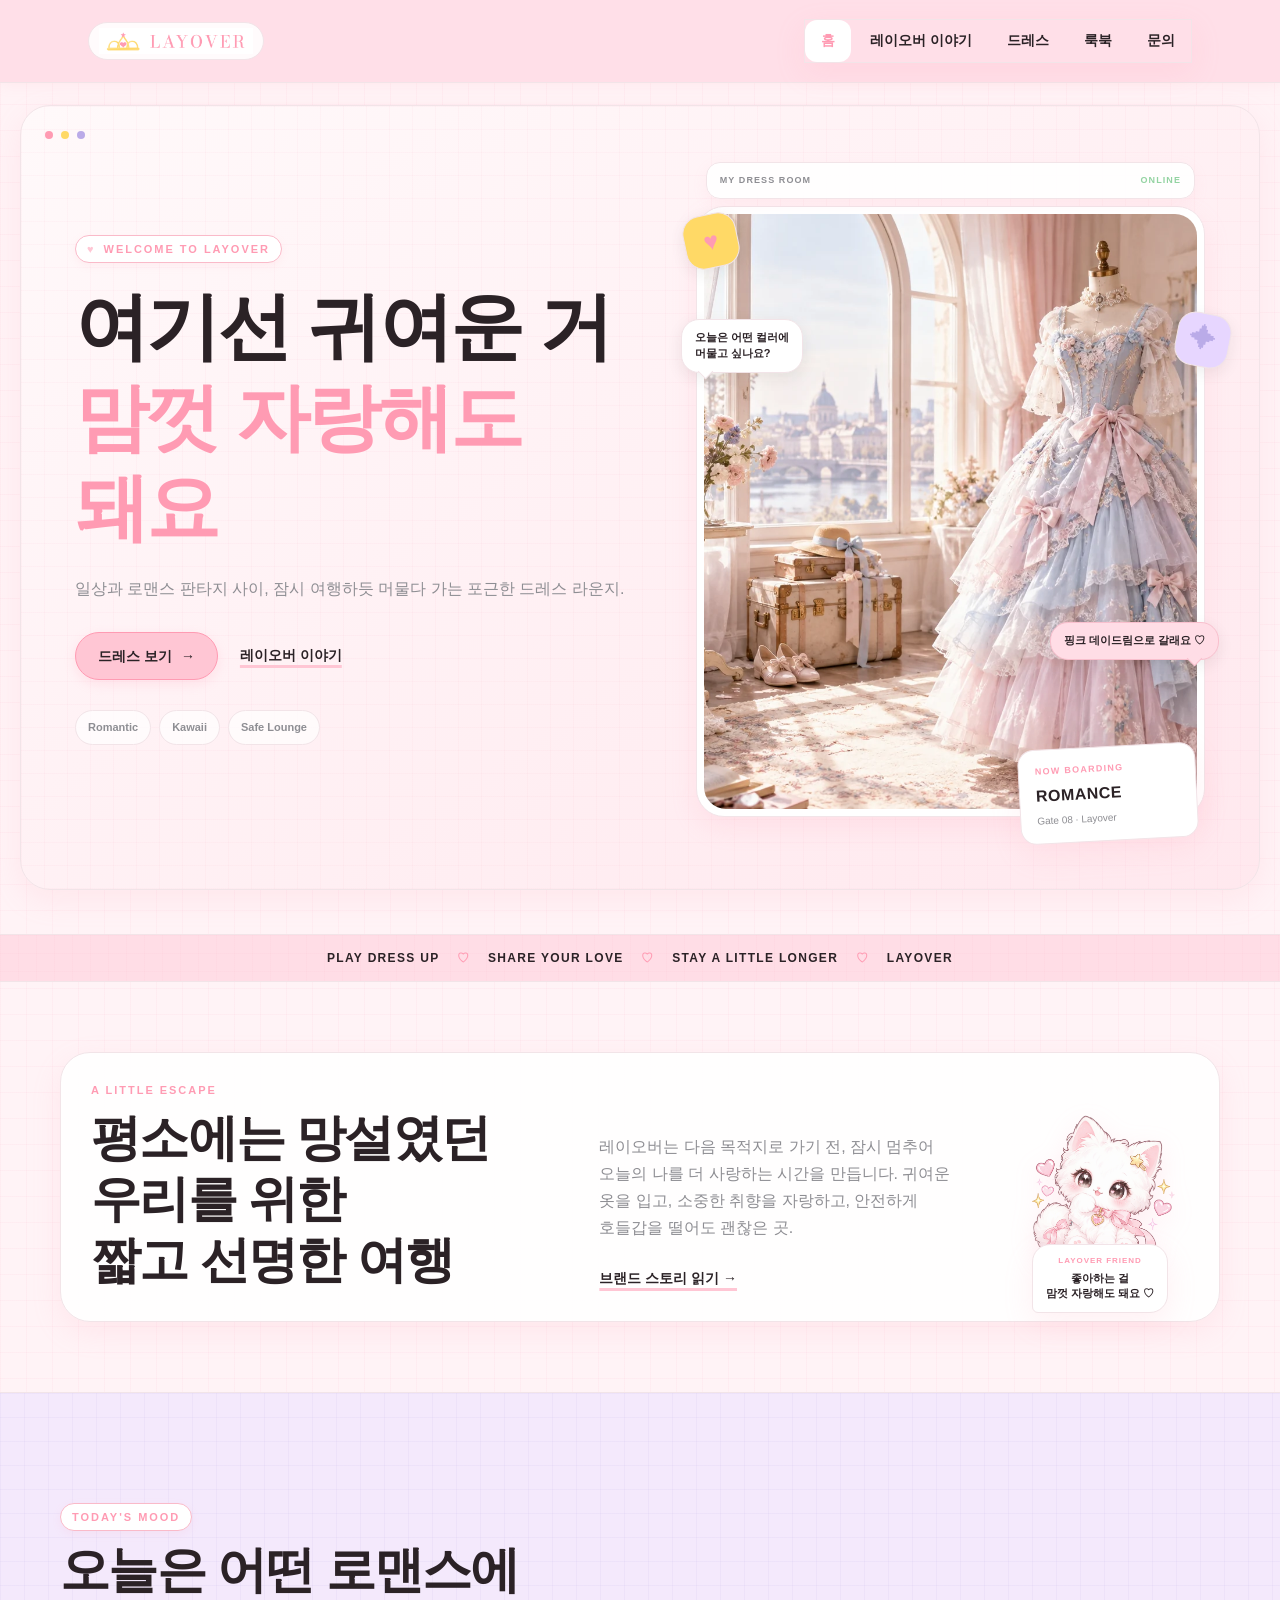
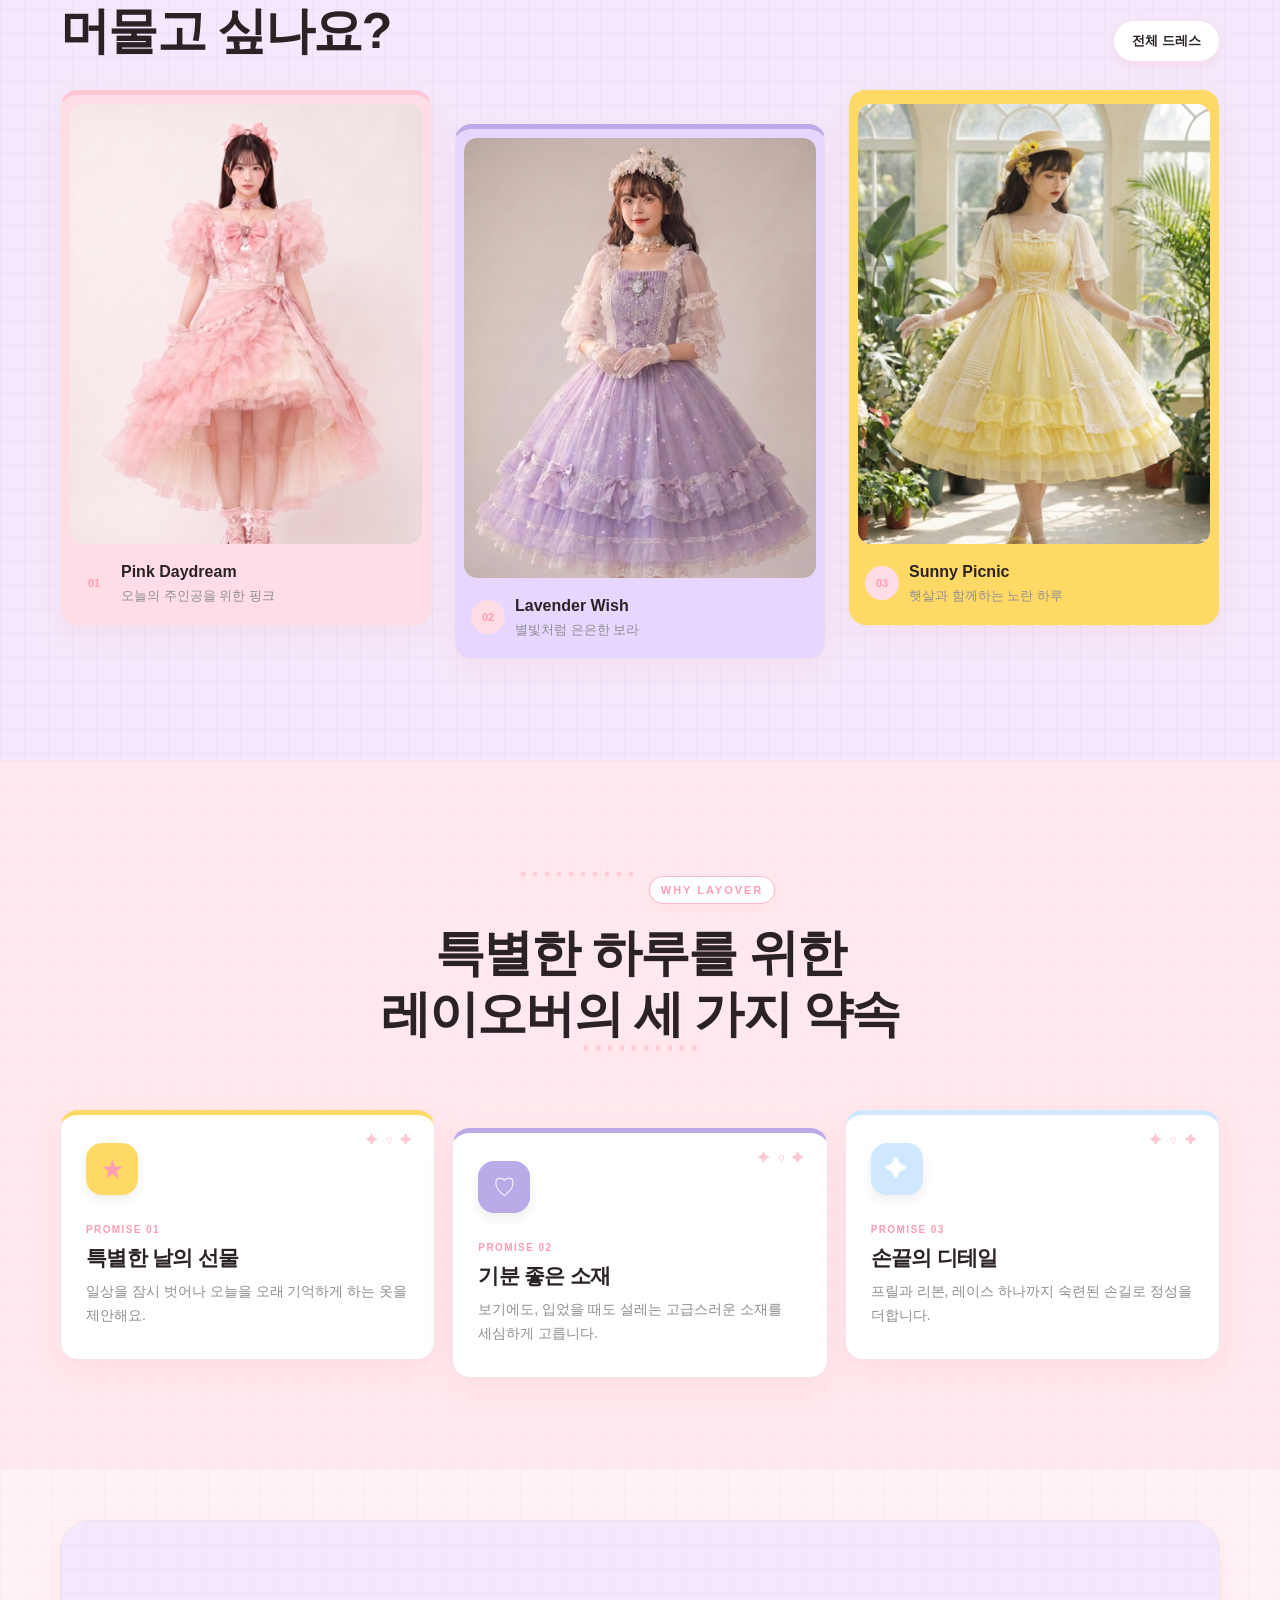
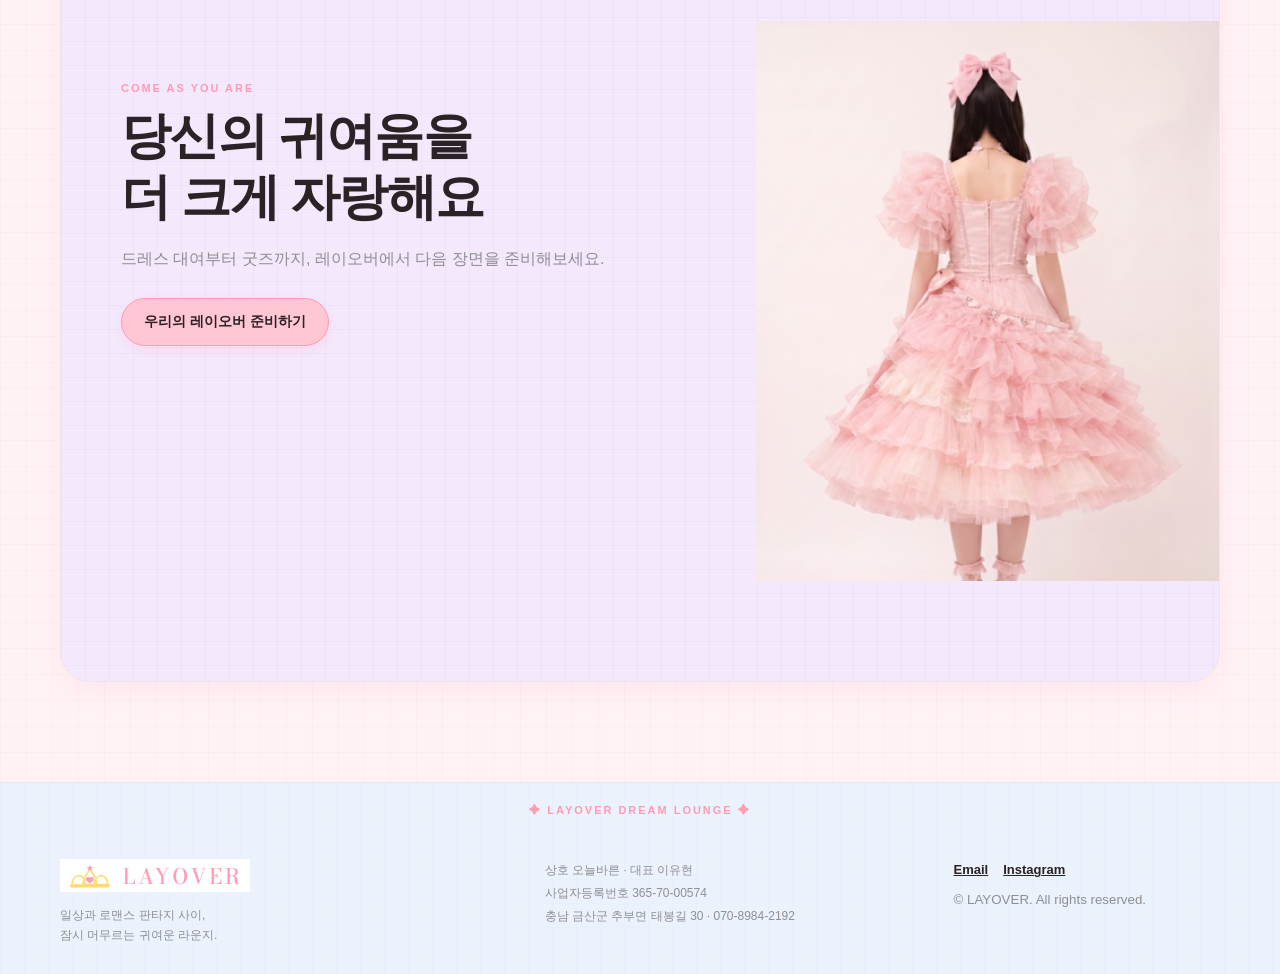
==== index.html @ 594c7c96 "[박수훈] 소프트 아바타 앱 UI 반영" ====
<!DOCTYPE html>
<html lang="ko">
<head>
  <meta charset="UTF-8" />
  <meta name="viewport" content="width=device-width, initial-scale=1.0" />
  <title>Layover — 잠시 머무르는 로맨스 판타지</title>
  <meta name="description" content="일상과 로맨스 판타지 사이, 귀여운 것을 맘껏 자랑할 수 있는 드레스 라운지 Layover입니다." />
  <meta property="og:title" content="Layover" />
  <meta property="og:description" content="여기선 귀여운 거 맘껏 자랑해도 돼요." />
  <meta property="og:image" content="images/og.jpg" />
  <meta property="og:type" content="website" />
  <link rel="icon" href="images/favicon.svg" type="image/svg+xml" />
  <link rel="stylesheet" href="style.css" />
</head>
<body>
  <a class="skip-link" href="#main">본문으로 바로가기</a>
  <header class="nav">
    <div class="nav-inner">
      <a href="index.html" class="logo" aria-label="Layover 홈"><img src="images/layover-logo.png" alt="Layover" /></a>
      <button class="nav-toggle" type="button" aria-label="메뉴 열기" aria-expanded="false">☰</button>
      <nav class="nav-menu" aria-label="주요 메뉴">
        <a href="index.html" class="active">홈</a><a href="about.html">레이오버 이야기</a><a href="products.html">드레스</a><a href="portfolio.html">룩북</a><a href="contact.html">문의</a>
      </nav>
    </div>
  </header>

  <main id="main">
    <section class="hero home-hero">
      <div class="hero-copy">
        <p class="eyebrow"><span>♥</span> WELCOME TO LAYOVER</p>
        <h1>여기선 귀여운 거<br /><em>맘껏 자랑해도 돼요</em></h1>
        <p class="hero-lead">일상과 로맨스 판타지 사이, 잠시 여행하듯 머물다 가는 포근한 드레스 라운지.</p>
        <div class="hero-actions"><a href="products.html" class="btn">드레스 보기 <span aria-hidden="true">→</span></a><a href="about.html" class="text-link">레이오버 이야기</a></div>
        <ul class="mini-tags" aria-label="브랜드 키워드"><li>Romantic</li><li>Kawaii</li><li>Safe Lounge</li></ul>
      </div>
      <div class="hero-visual">
        <div class="hero-ui-label" aria-hidden="true"><span>MY DRESS ROOM</span><b>ONLINE</b></div>
        <div class="hero-photo-frame"><img src="images/layover-hero-generated.webp" alt="파스텔 드레스와 리본, 여행 트렁크가 있는 레이오버 라운지" /></div>
        <div class="hero-chat chat-incoming" aria-hidden="true">오늘은 어떤 컬러에<br />머물고 싶나요?</div>
        <div class="hero-chat chat-outgoing" aria-hidden="true">핑크 데이드림으로 갈래요 ♡</div>
        <div class="floating-card boarding-card" aria-hidden="true"><span>NOW BOARDING</span><strong>ROMANCE</strong><small>Gate 08 · Layover</small></div>
        <div class="floating-sticker sticker-heart" aria-hidden="true">♥</div><div class="floating-sticker sticker-star" aria-hidden="true">✦</div>
      </div>
    </section>

    <div class="cloud-divider" aria-hidden="true"></div>

    <section class="ticker" aria-label="레이오버 메시지"><div>PLAY DRESS UP <span>♡</span> SHARE YOUR LOVE <span>♡</span> STAY A LITTLE LONGER <span>♡</span> LAYOVER</div></section>

    <section class="section intro-split reveal">
      <div><p class="eyebrow">A LITTLE ESCAPE</p><h2>평소에는 망설였던 우리를 위한<br />짧고 선명한 여행</h2></div>
      <div class="intro-copy"><p>레이오버는 다음 목적지로 가기 전, 잠시 멈추어 오늘의 나를 더 사랑하는 시간을 만듭니다. 귀여운 옷을 입고, 소중한 취향을 자랑하고, 안전하게 호들갑을 떨어도 괜찮은 곳.</p><a class="text-link" href="about.html">브랜드 스토리 읽기 →</a></div>
      <div class="mascot-note">
        <img src="images/layover-mascot.webp" alt="" />
        <p><span>LAYOVER FRIEND</span><strong>좋아하는 걸<br />맘껏 자랑해도 돼요 ♡</strong></p>
      </div>
    </section>

    <section class="section mood-section reveal">
      <header class="section-heading"><div><p class="eyebrow">TODAY'S MOOD</p><h2>오늘은 어떤 로맨스에<br />머물고 싶나요?</h2></div><a class="btn small ghost" href="products.html">전체 드레스</a></header>
      <div class="mood-grid">
        <figure class="mood-card pink"><img src="images/layover-pink-front.jpg" alt="핑크 프릴 드레스" /><figcaption><span>01</span><strong>Pink Daydream</strong><small>오늘의 주인공을 위한 핑크</small></figcaption></figure>
        <figure class="mood-card lavender"><img src="images/layover-lavender.jpg" alt="라벤더 레이스 드레스" /><figcaption><span>02</span><strong>Lavender Wish</strong><small>별빛처럼 은은한 보라</small></figcaption></figure>
        <figure class="mood-card yellow"><img src="images/layover-yellow.png" alt="옐로 프릴 드레스" /><figcaption><span>03</span><strong>Sunny Picnic</strong><small>햇살과 함께하는 노란 하루</small></figcaption></figure>
      </div>
    </section>

    <section class="section value-section reveal">
      <header class="section-heading centered"><p class="eyebrow">WHY LAYOVER</p><h2>특별한 하루를 위한<br />레이오버의 세 가지 약속</h2></header>
      <div class="features">
        <article class="feature"><span class="feature-icon" aria-hidden="true">★</span><p class="num">PROMISE 01</p><h3>특별한 날의 선물</h3><p>일상을 잠시 벗어나 오늘을 오래 기억하게 하는 옷을 제안해요.</p></article>
        <article class="feature"><span class="feature-icon" aria-hidden="true">♡</span><p class="num">PROMISE 02</p><h3>기분 좋은 소재</h3><p>보기에도, 입었을 때도 설레는 고급스러운 소재를 세심하게 고릅니다.</p></article>
        <article class="feature"><span class="feature-icon" aria-hidden="true">✦</span><p class="num">PROMISE 03</p><h3>손끝의 디테일</h3><p>프릴과 리본, 레이스 하나까지 숙련된 손길로 정성을 더합니다.</p></article>
      </div>
    </section>

    <section class="section lounge-banner reveal">
      <div><p class="eyebrow">COME AS YOU ARE</p><h2>당신의 귀여움을<br />더 크게 자랑해요</h2><p>드레스 대여부터 굿즈까지, 레이오버에서 다음 장면을 준비해보세요.</p><a class="btn" href="contact.html">우리의 레이오버 준비하기</a></div>
      <img src="images/layover-pink-back.jpg" alt="뒷모습에도 디테일이 돋보이는 핑크 드레스" />
    </section>
  </main>

  <footer class="footer">
    <div class="footer-inner">
      <div><img class="footer-logo" src="images/layover-logo.png" alt="Layover" /><p>일상과 로맨스 판타지 사이,<br />잠시 머무르는 귀여운 라운지.</p></div>
      <p class="biz">상호 오늘바른 · 대표 이유현<br />사업자등록번호 365-70-00574<br />충남 금산군 추부면 태봉길 30 · 070-8984-2192</p>
      <div class="footer-links"><a href="mailto:eugenekseoul@gmail.com">Email</a><a href="https://www.instagram.com/eugene_k_seoul/" target="_blank" rel="noopener noreferrer">Instagram</a><small>© LAYOVER. All rights reserved.</small></div>
    </div>
  </footer>
  <script src="script.js"></script>
</body>
</html>
---- style.css ----
/* ==========================================================
   LAYOVER 디자인 토큰
   브랜드 컬러와 폰트는 이 영역에서 한 번에 관리합니다.
   ========================================================== */
:root {
  --bg: #fff3f6;
  --surface: #fff9fa;
  --surface-strong: #ffffff;
  --ink: #5a2b3d;
  --ink-soft: #8e6273;
  --accent: #ff88aa;
  --accent-deep: #eb5f8a;
  --pink-light: #ffc6d4;
  --lavender: #e7d6ff;
  --lavender-deep: #a98be9;
  --sky: #cfe8ff;
  --yellow: #ffe18a;
  --green: #cdebd5;
  --peach: #ffd7b8;
  --line: #efcada;
  --white: #ffffff;
  --font-main: "Pretendard Variable", Pretendard, -apple-system, BlinkMacSystemFont, "Apple SD Gothic Neo", "Segoe UI", "Malgun Gothic", "Noto Sans JP", sans-serif;
  --font-display: var(--font-main);
  --radius-sm: 16px;
  --radius: 28px;
  --radius-lg: 48px;
  --maxw: 1160px;
  --shadow: 0 14px 40px color-mix(in srgb, var(--ink) 11%, transparent);
  --shadow-pop: 5px 6px 0 color-mix(in srgb, var(--ink) 85%, transparent);
}

* { box-sizing: border-box; margin: 0; padding: 0; }
html { scroll-behavior: smooth; -webkit-text-size-adjust: 100%; }
body {
  overflow-x: hidden;
  min-width: 320px;
  background:
    radial-gradient(circle at 9% 9%, color-mix(in srgb, var(--pink-light) 30%, transparent) 0 10%, transparent 28%),
    radial-gradient(circle at 92% 31%, color-mix(in srgb, var(--lavender) 40%, transparent) 0 8%, transparent 25%),
    var(--bg);
  color: var(--ink);
  font-family: var(--font-main);
  font-feature-settings: "tnum";
  line-height: 1.7;
  word-break: keep-all;
}
img { display: block; max-width: 100%; }
a { color: inherit; }
button, input, textarea { font: inherit; }
::selection { background: var(--yellow); color: var(--ink); }
.skip-link { position: fixed; top: 8px; left: 8px; z-index: 100; padding: 10px 14px; border-radius: 10px; background: var(--ink); color: var(--white); transform: translateY(-150%); }
.skip-link:focus { transform: none; }

/* 상단 메뉴 */
.nav { position: sticky; top: 0; z-index: 40; border-bottom: 1px solid color-mix(in srgb, var(--line) 74%, transparent); background: color-mix(in srgb, var(--surface-strong) 86%, transparent); backdrop-filter: blur(18px); }
.nav-inner { position: relative; display: flex; min-height: 72px; max-width: var(--maxw); margin: 0 auto; padding: 12px 20px; align-items: center; justify-content: space-between; }
.logo { display: block; width: 150px; text-decoration: none; }
.logo img { width: 100%; height: auto; }
.nav-toggle { display: grid; width: 44px; height: 44px; border: 2px solid var(--ink); border-radius: 50%; background: var(--yellow); color: var(--ink); cursor: pointer; place-items: center; }
.nav-menu { position: absolute; top: calc(100% + 1px); right: 14px; left: 14px; display: none; padding: 10px; border: 2px solid var(--ink); border-radius: 20px; background: var(--surface-strong); box-shadow: var(--shadow-pop); }
.nav-menu.open { display: flex; flex-direction: column; }
.nav-menu a { padding: 11px 14px; border-radius: 12px; color: var(--ink-soft); font-size: 14px; font-weight: 700; text-decoration: none; }
.nav-menu a:hover, .nav-menu a.active { background: var(--pink-light); color: var(--ink); }

/* 공통 타이포그래피와 버튼 */
.eyebrow { color: var(--accent-deep); font-size: 11px; font-weight: 900; letter-spacing: .18em; line-height: 1.3; text-transform: uppercase; }
.eyebrow span { color: var(--accent); }
h1, h2, h3 { font-family: var(--font-display); line-height: 1.22; letter-spacing: -.035em; }
h1 { font-size: clamp(36px, 9.6vw, 76px); }
h2 { font-size: clamp(28px, 7.5vw, 50px); }
h3 { font-size: 20px; }
.btn { display: inline-flex; min-height: 48px; padding: 12px 22px; border: 2px solid var(--ink); border-radius: 999px; background: var(--accent); box-shadow: 3px 4px 0 var(--ink); color: var(--white); font-size: 14px; font-weight: 900; line-height: 1.2; text-align: center; text-decoration: none; align-items: center; justify-content: center; gap: 9px; transition: transform .2s ease, box-shadow .2s ease, background .2s ease; }
.btn:hover { background: var(--accent-deep); box-shadow: 1px 2px 0 var(--ink); transform: translate(2px, 2px); }
.btn.ghost { background: var(--surface-strong); color: var(--ink); }
.btn.small { min-height: 42px; padding: 10px 18px; font-size: 13px; }
.text-link { color: var(--ink); font-size: 14px; font-weight: 900; text-decoration-color: var(--accent); text-decoration-thickness: 3px; text-underline-offset: 5px; }
.section { width: min(calc(100% - 36px), var(--maxw)); margin: 0 auto; padding: 72px 0; }
.section-heading { display: flex; margin-bottom: 28px; align-items: flex-end; justify-content: space-between; gap: 24px; }
.section-heading .eyebrow { margin-bottom: 9px; }
.section-heading.centered { display: block; text-align: center; }
.section-heading.centered h2 { margin-top: 10px; }
.section-aside { color: var(--ink-soft); font-size: 14px; }

/* 홈 히어로 */
.home-hero { display: grid; min-height: calc(100svh - 72px); padding: 48px 20px 70px; align-items: center; gap: 58px; }
.hero-copy { max-width: 620px; margin: 0 auto; text-align: center; }
.hero-copy .eyebrow { display: inline-flex; margin-bottom: 19px; align-items: center; gap: 8px; }
.hero-copy h1 { font-size: clamp(38px, 10vw, 70px); }
.hero-copy h1 em { color: var(--accent-deep); font-style: normal; }
.hero-lead { max-width: 560px; margin: 22px auto 0; color: var(--ink-soft); font-size: 16px; }
.hero-actions { display: flex; margin-top: 30px; flex-wrap: wrap; align-items: center; justify-content: center; gap: 22px; }
.mini-tags { display: flex; margin-top: 30px; list-style: none; flex-wrap: wrap; justify-content: center; gap: 8px; }
.mini-tags li { padding: 7px 12px; border: 1px solid var(--line); border-radius: 999px; background: color-mix(in srgb, var(--white) 70%, transparent); color: var(--ink-soft); font-size: 11px; font-weight: 800; }
.hero-visual { position: relative; width: min(100%, 620px); margin: 0 auto; }
.hero-photo-frame { overflow: hidden; aspect-ratio: 4 / 5; padding: 7px; border: 2px solid var(--white); border-radius: 43% 43% var(--radius-lg) var(--radius-lg); background: var(--white); box-shadow: var(--shadow), 0 0 0 9px color-mix(in srgb, var(--pink-light) 52%, transparent); }
.hero-photo-frame img { width: 100%; height: 100%; border-radius: inherit; object-fit: cover; }
.floating-card { position: absolute; z-index: 2; display: flex; flex-direction: column; border: 2px solid var(--ink); background: var(--surface-strong); box-shadow: var(--shadow-pop); }
.boarding-card { right: -7px; bottom: -28px; width: 178px; padding: 14px 16px; border-radius: 16px; transform: rotate(-3deg); }
.boarding-card span { color: var(--accent-deep); font-size: 9px; font-weight: 900; letter-spacing: .14em; }
.boarding-card strong { margin: 3px 0; font-size: 16px; letter-spacing: .03em; }
.boarding-card small { color: var(--ink-soft); font-size: 10px; }
.floating-sticker { position: absolute; z-index: 3; display: grid; width: 54px; height: 54px; border: 2px solid var(--ink); border-radius: 18px; box-shadow: 3px 4px 0 var(--ink); place-items: center; }
.sticker-heart { top: 8%; left: -12px; background: var(--yellow); color: var(--accent-deep); font-size: 25px; transform: rotate(-12deg); }
.sticker-star { right: -7px; top: 23%; background: var(--lavender); color: var(--lavender-deep); font-size: 27px; transform: rotate(11deg); }
.ticker { overflow: hidden; padding: 13px 0; border-block: 2px solid var(--ink); background: var(--yellow); }
.ticker div { width: max-content; min-width: 100%; color: var(--ink); font-size: 12px; font-weight: 900; letter-spacing: .11em; text-align: center; white-space: nowrap; }
.ticker span { padding: 0 13px; color: var(--accent-deep); }

/* 홈 섹션 */
.intro-split { display: grid; gap: 28px; }
.intro-split h2 { margin-top: 10px; }
.intro-copy { max-width: 550px; }
.intro-copy p { margin-bottom: 22px; color: var(--ink-soft); font-size: 16px; }
.mood-section { padding-top: 36px; }
.mood-grid { display: grid; gap: 22px; }
.mood-card { overflow: hidden; padding: 9px; border: 2px solid var(--ink); border-radius: var(--radius); box-shadow: var(--shadow-pop); }
.mood-card.pink { background: var(--pink-light); }
.mood-card.lavender { background: var(--lavender); }
.mood-card.yellow { background: var(--yellow); }
.mood-card img { width: 100%; aspect-ratio: 4 / 5; border-radius: 19px; background: var(--surface); object-fit: cover; object-position: top; }
.mood-card figcaption { display: grid; padding: 14px 7px 8px; grid-template-columns: auto 1fr; gap: 0 10px; align-items: center; }
.mood-card figcaption span { grid-row: 1 / 3; display: grid; width: 34px; height: 34px; border: 1.5px solid var(--ink); border-radius: 50%; font-size: 11px; font-weight: 900; place-items: center; }
.mood-card figcaption strong { font-size: 16px; }
.mood-card figcaption small { color: var(--ink-soft); }
.value-section { padding-top: 92px; }
.features { display: grid; margin-top: 34px; gap: 17px; }
.feature { position: relative; min-height: 250px; padding: 28px 25px; border: 2px solid var(--ink); border-radius: var(--radius); background: var(--surface-strong); box-shadow: var(--shadow-pop); }
.feature:nth-child(2) { background: color-mix(in srgb, var(--lavender) 72%, var(--white)); }
.feature:nth-child(3) { background: color-mix(in srgb, var(--sky) 68%, var(--white)); }
.feature-icon { display: grid; width: 52px; height: 52px; margin-bottom: 26px; border: 2px solid var(--ink); border-radius: 18px; background: var(--yellow); color: var(--accent-deep); font-size: 23px; place-items: center; transform: rotate(-6deg); }
.feature .num { color: var(--accent-deep); font-size: 10px; font-weight: 900; letter-spacing: .14em; }
.feature h3 { margin: 7px 0 9px; font-size: 21px; }
.feature p:last-child { color: var(--ink-soft); font-size: 14px; }
.lounge-banner { display: grid; overflow: hidden; margin-block: 50px 100px; padding: 0; border: 2px solid var(--ink); border-radius: var(--radius-lg); background: var(--lavender); box-shadow: var(--shadow-pop); }
.lounge-banner > div { padding: 42px 28px; }
.lounge-banner h2 { margin: 10px 0 17px; }
.lounge-banner p:not(.eyebrow) { margin-bottom: 26px; color: var(--ink-soft); }
.lounge-banner > img { width: 100%; height: 100%; max-height: 560px; object-fit: cover; object-position: top; }

/* 서브페이지 공통 */
.page-head { position: relative; display: grid; overflow: hidden; min-height: 520px; padding: 62px 22px; background: var(--pink-light); align-items: center; gap: 36px; }
.page-head::after { position: absolute; right: -100px; bottom: -130px; width: 290px; height: 290px; border: 42px solid color-mix(in srgb, var(--white) 55%, transparent); border-radius: 50%; content: ""; }
.page-head > div:first-child { position: relative; z-index: 2; max-width: 680px; }
.page-head h1 { margin: 13px 0 17px; font-size: clamp(38px, 9vw, 68px); }
.page-head p:not(.eyebrow) { max-width: 560px; color: var(--ink-soft); }
.about-head img { position: relative; z-index: 2; width: min(100%, 390px); max-height: 470px; margin: 0 auto; border: 7px solid var(--white); border-radius: 48% 48% var(--radius) var(--radius); box-shadow: var(--shadow-pop); object-fit: cover; object-position: top; }
.story-layout { display: grid; gap: 38px; align-items: center; }
.story-media { position: relative; max-width: 520px; margin: 0 auto; }
.story-media > img { width: 100%; aspect-ratio: 4 / 5; border: 7px solid var(--white); border-radius: var(--radius-lg); box-shadow: var(--shadow); object-fit: cover; }
.story-stamp { position: absolute; right: -8px; bottom: -28px; display: grid; width: 210px; padding: 15px; border: 2px dashed var(--accent-deep); border-radius: 17px; background: var(--surface-strong); grid-template-columns: 1fr auto 1fr; gap: 7px; align-items: center; text-align: center; transform: rotate(-2deg); }
.story-stamp span { font-size: 10px; font-weight: 900; }
.story-stamp small { grid-column: 1 / -1; color: var(--accent-deep); font-size: 9px; font-weight: 800; letter-spacing: .12em; }
.story-copy h2 { margin: 10px 0 24px; }
.story-copy p:not(.eyebrow) { margin-bottom: 17px; color: var(--ink-soft); }
.philosophy { width: min(calc(100% - 36px), 960px); text-align: center; }
.philosophy blockquote { margin-top: 24px; color: var(--accent-deep); font-size: clamp(25px, 6vw, 45px); font-weight: 850; line-height: 1.5; letter-spacing: -.035em; }
.audience-grid { display: grid; gap: 16px; }
.audience-grid article { padding: 26px; border: 2px solid var(--ink); border-radius: var(--radius); background: var(--surface-strong); box-shadow: 4px 5px 0 var(--ink); }
.audience-grid article:nth-child(2) { background: var(--lavender); }
.audience-grid article:nth-child(3) { background: var(--sky); }
.audience-grid span { display: grid; width: 35px; height: 35px; margin-bottom: 30px; border-radius: 50%; background: var(--accent); color: var(--white); font-size: 11px; font-weight: 900; place-items: center; }
.audience-grid h3 { margin-bottom: 10px; }
.audience-grid p { color: var(--ink-soft); font-size: 14px; }
.color-closet { display: grid; padding: 36px 0 90px; gap: 36px; align-items: center; }
.closet-copy h2 { margin: 10px 0 24px; }
.closet-gallery { display: grid; padding: 13px; border: 2px solid var(--ink); border-radius: var(--radius); background: var(--surface-strong); box-shadow: var(--shadow-pop); grid-template-columns: repeat(3, 1fr); gap: 8px; }
.closet-gallery img { width: 100%; height: 250px; border-radius: 14px; object-fit: cover; object-position: top; }
.tags { display: flex; margin-top: 18px; flex-wrap: wrap; gap: 8px; }
.tags span { padding: 7px 11px; border: 1px solid var(--line); border-radius: 999px; background: var(--surface-strong); color: var(--ink-soft); font-size: 10px; font-weight: 800; }

/* 제품 목록 */
.products-head { background: var(--lavender); }
.dress-fan { position: relative; z-index: 2; display: flex; width: min(100%, 440px); height: 390px; margin: 0 auto; align-items: flex-end; justify-content: center; }
.dress-fan img { position: absolute; width: 245px; height: 360px; border: 6px solid var(--white); border-radius: 50% 50% var(--radius) var(--radius); box-shadow: var(--shadow); object-fit: cover; object-position: top; }
.dress-fan img:first-child { left: 1%; transform: rotate(-7deg); }
.dress-fan img:last-child { right: 1%; transform: rotate(7deg); }
.collection-note { display: flex; padding: 18px 20px; border-block: 2px solid var(--ink); background: var(--yellow); align-items: center; justify-content: center; gap: 16px; }
.collection-note span { color: var(--accent-deep); font-size: 22px; }
.collection-note p { max-width: 720px; font-size: 13px; font-weight: 750; text-align: center; }
.product-list-section { min-height: 520px; }
.grid { display: grid; grid-template-columns: repeat(2, minmax(0, 1fr)); gap: 18px 12px; }
.grid > .portfolio-status { grid-column: 1 / -1; }
.card { min-width: 0; text-decoration: none; }
.card-img { overflow: hidden; aspect-ratio: 3 / 4; margin-bottom: 12px; border: 2px solid var(--ink); border-radius: var(--radius-sm); background: linear-gradient(145deg, var(--pink-light), var(--lavender)); box-shadow: 3px 4px 0 var(--ink); }
.card-img img { width: 100%; height: 100%; object-fit: cover; transition: transform .45s ease; }
.card:hover .card-img img { transform: scale(1.035); }
.card .k { color: var(--accent-deep); font-size: 9px; font-weight: 900; letter-spacing: .12em; text-transform: uppercase; }
.card h3 { margin: 4px 0; font-size: 16px; }
.card > p:not(.k):not(.price) { display: -webkit-box; overflow: hidden; color: var(--ink-soft); font-size: 12px; -webkit-box-orient: vertical; -webkit-line-clamp: 2; }
.card .price { margin-top: 6px; font-size: 13px; font-weight: 900; }

/* 룩북 */
.lookbook-head { background: var(--sky); }
.polaroid { position: relative; z-index: 2; width: min(88%, 360px); margin: 0 auto; padding: 11px 11px 50px; border: 2px solid var(--ink); background: var(--surface-strong); box-shadow: var(--shadow-pop); transform: rotate(3deg); }
.polaroid img { width: 100%; aspect-ratio: 4 / 5; object-fit: cover; object-position: top; }
.polaroid span { position: absolute; right: 20px; bottom: 14px; color: var(--accent-deep); font-size: 15px; font-weight: 900; }
.portfolio-shell { position: relative; padding-top: 90px; }
.portfolio-label { display: flex; margin-bottom: 28px; padding-bottom: 12px; border-bottom: 2px solid var(--ink); align-items: flex-end; justify-content: space-between; }
.portfolio-label span { font-weight: 900; letter-spacing: .1em; }
.portfolio-label small { color: var(--ink-soft); }
.portfolio-content { max-width: 880px; margin: 0 auto; overflow-wrap: anywhere; }
.portfolio-content > :first-child { margin-top: 0; }
.portfolio-content > :last-child { margin-bottom: 0; }
.portfolio-content h1, .portfolio-content h2 { margin: 45px 0 16px; font-size: clamp(27px, 6vw, 44px); }
.portfolio-content h3 { margin: 32px 0 12px; font-size: 24px; }
.portfolio-content h4, .portfolio-content h5, .portfolio-content h6 { margin: 24px 0 9px; }
.portfolio-content p { margin-bottom: 20px; color: var(--ink-soft); }
.portfolio-content ul, .portfolio-content ol { margin: 0 0 24px 24px; color: var(--ink-soft); }
.portfolio-content blockquote { margin: 34px 0; padding: 20px 24px; border: 2px solid var(--ink); border-radius: var(--radius-sm); background: var(--lavender); box-shadow: 3px 4px 0 var(--ink); font-size: 20px; }
.portfolio-content img { width: 100%; height: auto; margin: 28px 0; border: 7px solid var(--white); border-radius: var(--radius); box-shadow: var(--shadow); }
.portfolio-content figure { margin: 32px 0; }
.portfolio-content figure img { margin: 0; }
.portfolio-content figcaption { margin-top: 8px; color: var(--ink-soft); font-size: 12px; text-align: center; }
.portfolio-content iframe, .portfolio-content video { display: block; width: 100%; margin: 30px 0; border: 0; border-radius: var(--radius); background: var(--ink); }
.portfolio-content iframe { aspect-ratio: 16 / 9; }
.portfolio-status { padding: 34px; border: 1px dashed var(--line); border-radius: var(--radius-sm); color: var(--ink-soft); text-align: center; }

/* 문의 */
.contact-hero { display: grid; min-height: 640px; padding: 64px 22px; background: var(--pink-light); align-items: center; gap: 34px; }
.contact-copy { max-width: 690px; }
.contact-copy h1 { margin: 12px 0 20px; }
.contact-copy > p:not(.eyebrow) { margin-bottom: 28px; color: var(--ink-soft); }
.contact-dress { position: relative; width: min(76%, 370px); margin: 0 auto; }
.contact-dress img { width: 100%; max-height: 510px; border: 7px solid var(--white); border-radius: 48% 48% var(--radius) var(--radius); box-shadow: var(--shadow-pop); object-fit: cover; object-position: top; }
.orbit { position: absolute; display: grid; width: 50px; height: 50px; border: 2px solid var(--ink); border-radius: 50%; box-shadow: 3px 4px 0 var(--ink); place-items: center; }
.orbit.one { top: 8%; left: -28px; background: var(--yellow); color: var(--accent-deep); }
.orbit.two { right: -30px; bottom: 14%; background: var(--lavender); color: var(--lavender-deep); }
.contact-section { padding-block: 90px; }
.contact-list { display: grid; border-top: 2px solid var(--ink); }
.contact-item { display: grid; min-width: 0; padding: 20px 4px; border-bottom: 1px solid var(--line); text-decoration: none; grid-template-columns: auto minmax(0, 1fr) auto; align-items: center; gap: 15px; }
.contact-icon { display: grid; width: 43px; height: 43px; border: 1.5px solid var(--ink); border-radius: 14px; background: var(--yellow); font-weight: 900; place-items: center; }
.contact-item:nth-child(2) .contact-icon { background: var(--lavender); }
.contact-item:nth-child(3) .contact-icon { background: var(--sky); }
.contact-item:nth-child(4) .contact-icon { background: var(--green); }
.contact-item .label { color: var(--accent-deep); font-size: 9px; font-weight: 900; letter-spacing: .12em; }
.contact-item .value { overflow-wrap: anywhere; font-size: 15px; font-weight: 800; }
.contact-item b { font-size: 19px; }
.contact-note { margin-top: 20px; color: var(--ink-soft); font-size: 12px; }

/* 제품 상세 */
.product-hero { display: grid; padding-top: 60px; gap: 30px; align-items: center; }
.product-hero-gallery { min-width: 0; }
.product-hero-carousel { position: relative; min-width: 0; }
.product-carousel-viewport { overflow: hidden; border: 7px solid var(--white); border-radius: var(--radius-lg); box-shadow: var(--shadow); touch-action: pan-y; }
.product-carousel-track { display: flex; transition: transform .42s ease; will-change: transform; }
.product-hero-image { flex: 0 0 100%; min-width: 100%; min-height: 320px; aspect-ratio: 4 / 5; background: linear-gradient(145deg, var(--pink-light), var(--lavender)); overflow: hidden; }
.product-hero-image img { width: 100%; height: 100%; object-fit: cover; }
.product-image-placeholder { aspect-ratio: 3 / 4; }
.product-carousel-button { position: absolute; top: 50%; z-index: 2; display: grid; width: 44px; height: 44px; padding: 0; border: 2px solid var(--ink); border-radius: 50%; background: var(--surface-strong); color: var(--ink); font-size: 20px; place-items: center; transform: translateY(-50%); cursor: pointer; }
.product-carousel-button.previous { left: 13px; }
.product-carousel-button.next { right: 13px; }
.product-carousel-footer { display: flex; min-height: 38px; padding-top: 12px; align-items: center; justify-content: space-between; gap: 16px; }
.product-carousel-count { color: var(--ink-soft); font-size: 12px; }
.product-carousel-dots { display: flex; align-items: center; gap: 8px; }
.product-carousel-dot { width: 9px; height: 9px; padding: 0; border: 0; border-radius: 50%; background: var(--line); cursor: pointer; }
.product-carousel-dot[aria-current="true"] { width: 25px; border-radius: 999px; background: var(--accent-deep); }
.product-info .k { color: var(--accent-deep); font-size: 10px; font-weight: 900; letter-spacing: .13em; }
.product-info h1 { margin: 9px 0 16px; font-size: clamp(34px, 8vw, 58px); }
.product-summary { color: var(--ink-soft); font-size: 16px; }
.product-price { margin-top: 18px; font-size: 20px; font-weight: 900; }
.product-buy { margin-top: 25px; }
.product-story { padding: 30px 0 75px; }
.product-block { width: min(calc(100% - 36px), var(--maxw)); margin: 0 auto 50px; }
.product-rich-text { max-width: 840px; }
.product-rich-text h1 { margin: 42px 0 18px; font-size: 42px; }
.product-rich-text h2, .product-block-copy h2, .product-highlight h2 { margin-bottom: 16px; font-size: 32px; }
.product-rich-text h3, .product-block-copy h3 { margin: 28px 0 10px; font-size: 24px; }
.product-rich-text p, .product-block-copy p, .product-highlight p { margin-bottom: 16px; color: var(--ink-soft); }
.product-rich-text ul, .product-rich-text ol, .product-block-copy ul, .product-block-copy ol { margin: 0 0 20px 22px; color: var(--ink-soft); }
.product-rich-text blockquote, .product-block-copy blockquote { margin: 24px 0; padding: 20px; border: 2px solid var(--ink); border-radius: var(--radius-sm); background: var(--lavender); }
.product-rich-text img, .product-block-copy img { width: 100%; margin: 24px 0; border-radius: var(--radius); }
.product-rich-text iframe, .product-rich-text video { display: block; width: 100%; margin: 30px 0; border: 0; border-radius: var(--radius); background: var(--ink); }
.product-rich-text iframe { aspect-ratio: 16 / 9; }
.product-full-image { width: min(calc(100% - 24px), 1320px); }
.product-full-image img { width: 100%; max-height: 900px; border-radius: var(--radius); object-fit: cover; }
.product-full-image figcaption { margin-top: 8px; color: var(--ink-soft); font-size: 12px; text-align: center; }
.product-image-text { display: grid; gap: 24px; align-items: center; }
.product-block-image { overflow: hidden; min-height: 280px; border-radius: var(--radius); background: var(--lavender); }
.product-block-image:empty { display: none; }
.product-block-image img { width: 100%; height: 100%; max-height: 720px; object-fit: cover; }
.product-gallery { display: grid; gap: 12px; }
.product-gallery figure { overflow: hidden; min-height: 240px; border-radius: var(--radius); background: var(--lavender); }
.product-gallery img { width: 100%; height: 100%; max-height: 760px; object-fit: cover; }
.product-highlight { padding: 36px 24px; border: 2px solid var(--ink); border-radius: var(--radius); background: var(--yellow); box-shadow: var(--shadow-pop); text-align: center; }
.product-back { padding-top: 0; text-align: center; }
.purchase-dialog { width: min(calc(100% - 32px), 520px); max-height: calc(100dvh - 32px); margin: auto; padding: 0; border: 2px solid var(--ink); border-radius: var(--radius); background: var(--surface-strong); color: var(--ink); box-shadow: var(--shadow); }
.purchase-dialog::backdrop { background: color-mix(in srgb, var(--ink) 60%, transparent); backdrop-filter: blur(4px); }
.purchase-dialog-card { padding: 25px; }
.purchase-dialog-header { display: flex; align-items: flex-start; justify-content: space-between; gap: 18px; }
.purchase-dialog-eyebrow { color: var(--accent-deep); font-size: 10px; font-weight: 900; letter-spacing: .14em; }
.purchase-dialog-header h2 { margin-top: 4px; font-size: 25px; }
.purchase-dialog-close { display: grid; width: 42px; height: 42px; padding: 0; border: 2px solid var(--ink); border-radius: 50%; background: var(--yellow); color: var(--ink); font-size: 24px; place-items: center; cursor: pointer; }
.purchase-dialog-product { margin-top: 24px; font-weight: 900; }
.purchase-dialog-content { margin-top: 10px; padding: 18px; border-radius: var(--radius-sm); background: var(--bg); color: var(--ink-soft); white-space: pre-wrap; }
.purchase-dialog-actions { margin-top: 20px; text-align: right; }

/* 푸터 */
.footer { padding: 55px 20px 28px; border-top: 2px solid var(--ink); background: var(--surface-strong); }
.footer-inner { display: grid; max-width: var(--maxw); margin: 0 auto; gap: 28px; }
.footer-logo { width: 190px; margin-bottom: 13px; }
.footer p { color: var(--ink-soft); font-size: 12px; }
.footer .biz { line-height: 1.9; }
.footer-links { display: flex; flex-wrap: wrap; align-content: flex-start; gap: 8px 15px; }
.footer-links a { font-size: 13px; font-weight: 900; }
.footer-links small { flex-basis: 100%; color: var(--ink-soft); }

/* 관리자 편집기에서 지정한 정렬과 폰트 */
.portfolio-content [data-align="left"], .product-rich-text [data-align="left"] { text-align: left; }
.portfolio-content [data-align="center"], .product-rich-text [data-align="center"] { text-align: center; }
.portfolio-content [data-align="right"], .product-rich-text [data-align="right"] { text-align: right; }
.portfolio-content span[data-brand-font="sans"], .product-rich-text span[data-brand-font="sans"] { font-family: var(--font-main); }
.portfolio-content span[data-brand-font="serif"], .product-rich-text span[data-brand-font="serif"] { font-family: Georgia, "Times New Roman", serif; }
.portfolio-content span[data-brand-font="mono"], .product-rich-text span[data-brand-font="mono"] { font-family: ui-monospace, SFMono-Regular, Menlo, monospace; }

/* 스크롤 등장 효과는 콘텐츠를 가리지 않도록 이동감만 가볍게 사용합니다. */
.reveal { transform: translateY(0); transition: transform .75s ease; }
.reveal.is-visible { transform: none; }

@media (min-width: 720px) {
  .nav-inner { min-height: 82px; padding-inline: 28px; }
  .logo { width: 176px; }
  .nav-toggle { display: none; }
  .nav-menu { position: static; display: flex; padding: 0; border: 0; border-radius: 0; background: transparent; box-shadow: none; flex-direction: row; gap: 3px; }
  .nav-menu a { padding: 9px 12px; font-size: 13px; }
  .home-hero { min-height: calc(100svh - 82px); max-width: 1320px; margin: 0 auto; padding: 70px 32px 92px; grid-template-columns: minmax(0, 1fr) minmax(350px, .9fr); gap: 55px; }
  .hero-copy { margin: 0; text-align: left; }
  .hero-copy h1 { font-size: clamp(45px, 5.9vw, 74px); }
  .hero-lead { margin-left: 0; }
  .hero-actions, .mini-tags { justify-content: flex-start; }
  .hero-photo-frame { aspect-ratio: 5 / 6; }
  .section { width: min(calc(100% - 64px), var(--maxw)); padding: 100px 0; }
  .intro-split { grid-template-columns: 1.05fr .8fr; align-items: end; gap: 80px; }
  .mood-grid { grid-template-columns: repeat(3, 1fr); gap: 22px; }
  .mood-card:nth-child(2) { transform: translateY(34px); }
  .features { grid-template-columns: repeat(3, 1fr); }
  .feature:nth-child(2) { transform: translateY(18px); }
  .lounge-banner { grid-template-columns: 1.08fr .72fr; }
  .lounge-banner > div { padding: 60px; }
  .page-head { min-height: 620px; padding: 80px max(32px, calc((100vw - var(--maxw)) / 2)); grid-template-columns: 1.12fr .68fr; }
  .story-layout { grid-template-columns: .8fr 1fr; gap: 90px; }
  .audience-grid { grid-template-columns: repeat(3, 1fr); }
  .audience-grid article:nth-child(2) { transform: translateY(18px); }
  .color-closet { grid-template-columns: .72fr 1.28fr; gap: 70px; }
  .closet-gallery img { height: 370px; }
  .grid { grid-template-columns: repeat(3, minmax(0, 1fr)); gap: 36px 22px; }
  .card h3 { font-size: 19px; }
  .card > p:not(.k):not(.price) { font-size: 13px; }
  .contact-hero { min-height: 700px; padding: 80px max(32px, calc((100vw - var(--maxw)) / 2)); grid-template-columns: 1.1fr .58fr; gap: 90px; }
  .contact-list { grid-template-columns: 1fr 1fr; border: 2px solid var(--ink); border-radius: var(--radius); background: var(--surface-strong); box-shadow: var(--shadow-pop); }
  .contact-item { padding: 24px; border-bottom: 1px solid var(--line); }
  .contact-item:nth-child(odd) { border-right: 1px solid var(--line); }
  .contact-item:nth-child(n+3) { border-bottom: 0; }
  .product-hero { grid-template-columns: 1.05fr .85fr; gap: 70px; }
  .product-image-text { grid-template-columns: 1fr 1fr; gap: 50px; }
  .product-image-text.reverse .product-block-image { order: 2; }
  .product-gallery.columns-2 { grid-template-columns: repeat(2, 1fr); }
  .product-gallery.columns-3 { grid-template-columns: repeat(3, 1fr); }
  .footer-inner { grid-template-columns: 1.2fr 1fr .7fr; align-items: start; }
}

@media (min-width: 1050px) {
  .nav-menu a { padding-inline: 16px; font-size: 14px; }
  .hero-visual { width: 100%; }
  .boarding-card { right: -28px; }
  .sticker-star { right: -25px; }
}

@media (prefers-reduced-motion: reduce) {
  html { scroll-behavior: auto; }
  *, *::before, *::after { animation-duration: .01ms !important; animation-iteration-count: 1 !important; transition-duration: .01ms !important; }
}

/* ==========================================================
   캔디 월드 레이어
   포켓콜로의 밝은 패턴 무대를 레이오버 방식으로 재해석합니다.
   ========================================================== */
body {
  background-color: var(--bg);
  background-image:
    radial-gradient(circle, color-mix(in srgb, var(--white) 64%, transparent) 0 3px, transparent 4px),
    radial-gradient(circle, color-mix(in srgb, var(--pink-light) 35%, transparent) 0 2px, transparent 3px);
  background-position: 0 0, 28px 30px;
  background-size: 58px 58px, 64px 64px;
}

.nav {
  border-bottom: 4px solid var(--white);
  background: linear-gradient(100deg, var(--lavender-deep), var(--accent));
  box-shadow: 0 5px 0 color-mix(in srgb, var(--lavender-deep) 24%, transparent);
}
.nav .logo {
  padding: 7px 11px;
  border: 2px solid var(--white);
  border-radius: 999px;
  background: var(--surface-strong);
  box-shadow: 0 3px 0 color-mix(in srgb, var(--ink) 18%, transparent);
}
.nav-toggle {
  border: 3px solid var(--white);
  background: var(--lavender-deep);
  box-shadow: 0 3px 0 color-mix(in srgb, var(--ink) 24%, transparent);
  color: var(--white);
}

.btn {
  border: 4px solid var(--white);
  outline: 2px solid var(--ink);
  outline-offset: -2px;
  box-shadow: 0 5px 0 color-mix(in srgb, var(--ink) 82%, transparent);
}
.btn:hover { box-shadow: 0 2px 0 color-mix(in srgb, var(--ink) 82%, transparent); transform: translateY(3px); }

.home-hero {
  position: relative;
  overflow: hidden;
  border-bottom: 0;
  background:
    radial-gradient(circle at 8% 20%, color-mix(in srgb, var(--white) 65%, transparent) 0 28px, transparent 30px),
    radial-gradient(circle at 88% 15%, color-mix(in srgb, var(--yellow) 58%, transparent) 0 44px, transparent 46px),
    radial-gradient(circle at 75% 86%, color-mix(in srgb, var(--sky) 82%, transparent) 0 70px, transparent 72px),
    linear-gradient(145deg, var(--sky), var(--pink-light) 48%, var(--lavender));
}
.home-hero::before,
.home-hero::after {
  position: absolute;
  border: 7px solid color-mix(in srgb, var(--white) 72%, transparent);
  border-radius: 50%;
  content: "";
  pointer-events: none;
}
.home-hero::before { top: 9%; left: 43%; width: 85px; height: 85px; }
.home-hero::after { right: -65px; bottom: 7%; width: 190px; height: 190px; }
.hero-copy, .hero-visual { position: relative; z-index: 2; }
.hero-copy .eyebrow,
.section-heading .eyebrow,
.story-copy .eyebrow,
.closet-copy .eyebrow,
.contact-copy .eyebrow {
  display: inline-flex;
  padding: 7px 13px;
  border: 3px solid var(--white);
  border-radius: 999px;
  background: var(--accent);
  box-shadow: 0 3px 0 color-mix(in srgb, var(--ink) 30%, transparent);
  color: var(--white);
  align-items: center;
}
.hero-photo-frame {
  padding: 10px;
  border: 8px solid var(--white);
  background: var(--pink-light);
  box-shadow: 0 12px 0 color-mix(in srgb, var(--lavender-deep) 42%, transparent), var(--shadow);
}
.floating-sticker { border: 5px solid var(--white); box-shadow: 0 4px 0 color-mix(in srgb, var(--ink) 55%, transparent); }
.boarding-card { border: 6px solid var(--white); outline: 2px solid var(--ink); box-shadow: 0 6px 0 color-mix(in srgb, var(--ink) 50%, transparent); }

.cloud-divider {
  position: relative;
  z-index: 4;
  height: 44px;
  margin-top: -43px;
  background: radial-gradient(circle at 32px 43px, var(--white) 0 31px, transparent 32px) 0 0 / 64px 44px repeat-x;
  pointer-events: none;
}
.cloud-divider + .ticker,
.cloud-divider + .collection-note { position: relative; z-index: 5; }

.ticker,
.collection-note {
  border-block: 7px solid var(--white);
  outline: 2px solid var(--ink);
  background: repeating-linear-gradient(-45deg, var(--pink-light), var(--pink-light) 13px, color-mix(in srgb, var(--pink-light) 72%, var(--white)) 13px, color-mix(in srgb, var(--pink-light) 72%, var(--white)) 26px);
  color: var(--ink);
  box-shadow: 0 5px 0 color-mix(in srgb, var(--lavender-deep) 24%, transparent);
}

.intro-split {
  margin-block: 70px;
  padding: 34px;
  border: 8px solid var(--white);
  border-radius: var(--radius-lg);
  background: color-mix(in srgb, var(--surface-strong) 90%, transparent);
  box-shadow: 0 8px 0 color-mix(in srgb, var(--accent) 25%, transparent), var(--shadow);
}

.mood-section,
.value-section,
.portfolio-shell,
.product-list-section,
.contact-section {
  position: relative;
  isolation: isolate;
}
.mood-section::before,
.value-section::before,
.portfolio-shell::before,
.product-list-section::before,
.contact-section::before {
  position: absolute;
  z-index: -1;
  top: 0;
  bottom: 0;
  left: 50%;
  width: 100vw;
  content: "";
  transform: translateX(-50%);
}
.mood-section::before {
  border-block: 7px solid var(--white);
  background: repeating-linear-gradient(-45deg, var(--lavender), var(--lavender) 17px, color-mix(in srgb, var(--lavender) 72%, var(--white)) 17px, color-mix(in srgb, var(--lavender) 72%, var(--white)) 34px);
  box-shadow: 0 2px 0 var(--lavender-deep), 0 -2px 0 var(--lavender-deep);
}
.mood-section { padding-block: 86px 116px; }
.section-heading.centered::before,
.section-heading.centered::after {
  display: inline-block;
  width: min(120px, 18vw);
  height: 7px;
  margin: 0 12px 16px;
  background: radial-gradient(circle, var(--white) 0 3px, transparent 4px) 0 0 / 13px 7px repeat-x;
  content: "";
}
.section-heading.centered .eyebrow { margin-inline: auto; }
.mood-card {
  border: 8px solid var(--white);
  outline: 2px solid color-mix(in srgb, var(--lavender-deep) 78%, var(--ink));
  box-shadow: 0 8px 0 color-mix(in srgb, var(--lavender-deep) 45%, transparent), var(--shadow);
}
.mood-card img { border: 3px solid color-mix(in srgb, var(--white) 70%, transparent); }

.value-section { padding-block: 110px; }
.value-section::before {
  background:
    radial-gradient(circle, color-mix(in srgb, var(--white) 68%, transparent) 0 4px, transparent 5px) 0 0 / 36px 36px,
    linear-gradient(var(--pink-light), color-mix(in srgb, var(--pink-light) 58%, var(--lavender)));
}
.feature {
  border: 8px solid var(--white);
  outline: 2px solid color-mix(in srgb, var(--accent-deep) 65%, var(--ink));
  box-shadow: 0 8px 0 color-mix(in srgb, var(--accent-deep) 35%, transparent), var(--shadow);
}
.feature::before {
  position: absolute;
  top: 15px;
  right: 20px;
  color: var(--accent);
  content: "✦  ♡  ✦";
  font-size: 12px;
  letter-spacing: .2em;
}

.lounge-banner {
  border: 10px solid var(--white);
  outline: 2px solid var(--lavender-deep);
  background:
    radial-gradient(circle, color-mix(in srgb, var(--white) 52%, transparent) 0 3px, transparent 4px) 0 0 / 38px 38px,
    var(--lavender);
  box-shadow: 0 10px 0 color-mix(in srgb, var(--lavender-deep) 45%, transparent), var(--shadow);
}

.page-head,
.contact-hero {
  border-bottom: 8px solid var(--white);
  background-image:
    radial-gradient(circle at 11% 22%, color-mix(in srgb, var(--white) 55%, transparent) 0 27px, transparent 29px),
    radial-gradient(circle at 88% 13%, color-mix(in srgb, var(--yellow) 45%, transparent) 0 45px, transparent 47px),
    radial-gradient(circle, color-mix(in srgb, var(--white) 44%, transparent) 0 3px, transparent 4px),
    linear-gradient(135deg, var(--pink-light), var(--lavender));
  background-position: 0 0, 0 0, 0 0, 0 0;
  background-size: auto, auto, 42px 42px, auto;
}
.products-head { background-image: radial-gradient(circle, color-mix(in srgb, var(--white) 48%, transparent) 0 3px, transparent 4px), linear-gradient(135deg, var(--lavender), var(--sky)); }
.lookbook-head { background-image: radial-gradient(circle, color-mix(in srgb, var(--white) 48%, transparent) 0 3px, transparent 4px), linear-gradient(135deg, var(--sky), var(--lavender)); }
.about-head img,
.contact-dress img,
.polaroid,
.dress-fan img,
.story-media > img,
.closet-gallery {
  border-width: 9px;
  border-color: var(--white);
  outline: 2px solid color-mix(in srgb, var(--accent-deep) 60%, var(--ink));
  box-shadow: 0 9px 0 color-mix(in srgb, var(--accent-deep) 32%, transparent), var(--shadow);
}

.product-list-section::before,
.portfolio-shell::before,
.contact-section::before {
  border-block: 7px solid var(--white);
  background: linear-gradient(color-mix(in srgb, var(--bg) 94%, transparent), color-mix(in srgb, var(--lavender) 30%, var(--bg)));
}
.card-img {
  border: 7px solid var(--white);
  outline: 2px solid color-mix(in srgb, var(--accent-deep) 70%, var(--ink));
  box-shadow: 0 7px 0 color-mix(in srgb, var(--accent-deep) 30%, transparent);
}
.portfolio-content > img,
.portfolio-content figure,
.portfolio-content > p:has(> img) {
  padding: 8px;
  border: 7px solid var(--white);
  border-radius: var(--radius);
  background: var(--surface-strong);
  box-shadow: 0 9px 0 color-mix(in srgb, var(--lavender-deep) 25%, transparent), var(--shadow);
}

.contact-list {
  border: 8px solid var(--white);
  outline: 2px solid color-mix(in srgb, var(--accent-deep) 65%, var(--ink));
  background: var(--surface-strong);
  box-shadow: 0 8px 0 color-mix(in srgb, var(--lavender-deep) 35%, transparent), var(--shadow);
}
.contact-icon { border: 4px solid var(--white); outline: 1px solid var(--ink); }

.footer {
  position: relative;
  padding-top: 86px;
  border-top: 8px solid var(--white);
  background:
    radial-gradient(circle, color-mix(in srgb, var(--white) 52%, transparent) 0 3px, transparent 4px) 0 0 / 34px 34px,
    linear-gradient(120deg, var(--lavender), var(--sky));
  box-shadow: inset 0 3px 0 var(--lavender-deep);
}
.footer::before {
  position: absolute;
  top: 18px;
  right: 0;
  left: 0;
  color: var(--accent-deep);
  content: "✦  LAYOVER DREAM LOUNGE  ✦";
  font-size: 11px;
  font-weight: 900;
  letter-spacing: .18em;
  text-align: center;
}

@media (min-width: 720px) {
  .nav-menu a { color: var(--white); text-shadow: 0 2px 0 color-mix(in srgb, var(--ink) 18%, transparent); }
  .nav-menu a:hover,
  .nav-menu a.active { background: var(--surface-strong); color: var(--accent-deep); text-shadow: none; }
  .home-hero { max-width: none; margin: 0; padding-inline: max(32px, calc((100vw - var(--maxw)) / 2)); }
  .intro-split { padding: 48px; }
  .mood-section { padding-block: 110px 135px; }
}

/* ==========================================================
   소프트 아바타 앱 UI
   전달받은 무드보드의 깅엄, 말풍선, 얇은 보더를 반영합니다.
   ========================================================== */
:root {
  --bg: #fff3f6;
  --surface: #fff9fa;
  --surface-strong: #ffffff;
  --ink: #2b2226;
  --ink-soft: #8e8e93;
  --accent: #ffc6d4;
  --accent-deep: #ff9bb3;
  --pink-light: #ffdde6;
  --lavender: #e7d6ff;
  --lavender-deep: #baabe8;
  --sky: #cfe8ff;
  --yellow: #ffd966;
  --green: #93d3a2;
  --peach: #ffad66;
  --line: #f2e4e8;
  --shadow: 0 10px 30px color-mix(in srgb, var(--accent-deep) 14%, transparent);
  --shadow-pop: 0 5px 16px color-mix(in srgb, var(--ink) 8%, transparent);
  --radius: 18px;
  --radius-lg: 30px;
}

body {
  background-color: var(--bg);
  background-image:
    linear-gradient(color-mix(in srgb, var(--accent) 12%, transparent) 1px, transparent 1px),
    linear-gradient(90deg, color-mix(in srgb, var(--accent) 12%, transparent) 1px, transparent 1px);
  background-position: 0 0;
  background-size: 26px 26px;
  color: var(--ink);
}

.nav {
  border-bottom: 1px solid var(--line);
  background: color-mix(in srgb, var(--pink-light) 93%, var(--white));
  box-shadow: 0 3px 12px color-mix(in srgb, var(--accent-deep) 10%, transparent);
}
.nav .logo {
  padding: 5px 10px;
  border: 1px solid var(--line);
  background: color-mix(in srgb, var(--white) 88%, transparent);
  box-shadow: none;
}
.nav-toggle {
  border: 1px solid var(--line);
  background: var(--surface-strong);
  box-shadow: 0 3px 10px color-mix(in srgb, var(--accent-deep) 12%, transparent);
  color: var(--accent-deep);
}
.nav-menu { border: 1px solid var(--line); box-shadow: var(--shadow); }
.nav-menu a { font-weight: 750; }
.nav-menu a:hover, .nav-menu a.active { background: var(--surface-strong); color: var(--accent-deep); }

.btn {
  border: 1px solid var(--accent-deep);
  outline: 0;
  background: var(--accent);
  box-shadow: 0 4px 12px color-mix(in srgb, var(--accent-deep) 20%, transparent);
  color: var(--ink);
}
.btn:hover { background: var(--accent-deep); box-shadow: 0 3px 8px color-mix(in srgb, var(--accent-deep) 20%, transparent); color: var(--white); transform: translateY(-1px); }
.btn.ghost { border-color: var(--line); background: var(--surface-strong); }

.home-hero {
  width: min(calc(100% - 24px), 1240px);
  min-height: auto;
  margin: 14px auto 34px;
  padding: 56px 22px 72px;
  border: 1px solid var(--line);
  border-radius: var(--radius-lg);
  background:
    linear-gradient(color-mix(in srgb, var(--accent) 10%, transparent) 1px, transparent 1px),
    linear-gradient(90deg, color-mix(in srgb, var(--accent) 10%, transparent) 1px, transparent 1px),
    linear-gradient(145deg, var(--surface), color-mix(in srgb, var(--pink-light) 60%, var(--surface)));
  background-size: 23px 23px, 23px 23px, auto;
  box-shadow: var(--shadow);
}
.home-hero::before {
  top: 25px;
  left: 24px;
  width: 8px;
  height: 8px;
  border: 0;
  background: var(--accent-deep);
  box-shadow: 16px 0 0 var(--yellow), 32px 0 0 var(--lavender-deep);
}
.home-hero::after { display: none; }
.hero-copy .eyebrow,
.section-heading .eyebrow,
.story-copy .eyebrow,
.closet-copy .eyebrow,
.contact-copy .eyebrow {
  padding: 6px 11px;
  border: 1px solid color-mix(in srgb, var(--accent-deep) 58%, var(--line));
  background: var(--surface-strong);
  box-shadow: 0 3px 9px color-mix(in srgb, var(--accent-deep) 10%, transparent);
  color: var(--accent-deep);
}
.hero-copy h1 em { color: var(--accent-deep); }
.hero-photo-frame {
  padding: 7px;
  border: 1px solid var(--line);
  outline: 0;
  border-radius: 28px;
  background: var(--surface-strong);
  box-shadow: 0 10px 26px color-mix(in srgb, var(--accent-deep) 16%, transparent);
}
.hero-photo-frame img { border-radius: 22px; }
.hero-visual { padding-top: 44px; }
.hero-ui-label {
  position: absolute;
  z-index: 4;
  top: 0;
  right: 10px;
  left: 10px;
  display: flex;
  padding: 10px 13px;
  border: 1px solid var(--line);
  border-radius: 14px;
  background: color-mix(in srgb, var(--white) 92%, transparent);
  box-shadow: 0 5px 15px color-mix(in srgb, var(--accent-deep) 9%, transparent);
  color: var(--ink-soft);
  font-size: 9px;
  font-weight: 800;
  letter-spacing: .12em;
  justify-content: space-between;
}
.hero-ui-label b { color: var(--green); }
.hero-chat {
  position: absolute;
  z-index: 4;
  max-width: 185px;
  padding: 10px 13px;
  border: 1px solid var(--line);
  border-radius: 18px;
  background: var(--surface-strong);
  box-shadow: 0 5px 16px color-mix(in srgb, var(--ink) 8%, transparent);
  color: var(--ink);
  font-size: 11px;
  font-weight: 700;
  line-height: 1.45;
}
.hero-chat::after {
  position: absolute;
  bottom: -5px;
  width: 10px;
  height: 10px;
  background: inherit;
  content: "";
  transform: rotate(45deg);
}
.chat-incoming { top: 24%; left: -15px; }
.chat-incoming::after { left: 18px; border-right: 1px solid var(--line); border-bottom: 1px solid var(--line); }
.chat-outgoing { right: -14px; bottom: 24%; border-color: color-mix(in srgb, var(--accent-deep) 50%, var(--line)); background: var(--pink-light); }
.chat-outgoing::after { right: 18px; border-right: 1px solid color-mix(in srgb, var(--accent-deep) 50%, var(--line)); border-bottom: 1px solid color-mix(in srgb, var(--accent-deep) 50%, var(--line)); }
.floating-sticker { border: 1px solid var(--line); box-shadow: var(--shadow-pop); }
.boarding-card { right: 8px; bottom: -24px; border: 1px solid var(--line); outline: 0; box-shadow: var(--shadow); }

.cloud-divider { display: none; }
.ticker,
.collection-note {
  border-block: 1px solid var(--line);
  outline: 0;
  background:
    linear-gradient(color-mix(in srgb, var(--accent) 12%, transparent) 1px, transparent 1px),
    linear-gradient(90deg, color-mix(in srgb, var(--accent) 12%, transparent) 1px, transparent 1px),
    var(--pink-light);
  background-size: 18px 18px;
  box-shadow: none;
}

.intro-split {
  padding: 30px;
  border: 1px solid var(--line);
  background: color-mix(in srgb, var(--surface-strong) 92%, transparent);
  box-shadow: var(--shadow);
}

.mood-section::before {
  border-block: 1px solid var(--line);
  background:
    linear-gradient(color-mix(in srgb, var(--lavender-deep) 10%, transparent) 1px, transparent 1px),
    linear-gradient(90deg, color-mix(in srgb, var(--lavender-deep) 10%, transparent) 1px, transparent 1px),
    color-mix(in srgb, var(--lavender) 46%, var(--surface));
  background-size: 24px 24px;
  box-shadow: none;
}
.section-heading.centered::before,
.section-heading.centered::after { background: radial-gradient(circle, var(--accent-deep) 0 2px, transparent 3px) 0 0 / 12px 6px repeat-x; opacity: .38; }
.mood-card,
.feature {
  border: 1px solid var(--line);
  outline: 0;
  border-radius: 18px;
  background: var(--surface-strong);
  box-shadow: var(--shadow);
}
.mood-card.pink { border-top: 5px solid var(--accent); }
.mood-card.lavender { border-top: 5px solid var(--lavender-deep); }
.mood-card.yellow { border-top: 5px solid var(--yellow); }
.mood-card img { border: 0; border-radius: 13px; }
.mood-card figcaption span { border: 0; background: var(--pink-light); color: var(--accent-deep); }

.value-section::before {
  background:
    linear-gradient(color-mix(in srgb, var(--accent) 12%, transparent) 1px, transparent 1px),
    linear-gradient(90deg, color-mix(in srgb, var(--accent) 12%, transparent) 1px, transparent 1px),
    color-mix(in srgb, var(--pink-light) 58%, var(--surface));
  background-size: 25px 25px;
}
.feature:nth-child(1) { border-top: 5px solid var(--yellow); }
.feature:nth-child(2) { border-top: 5px solid var(--lavender-deep); background: var(--surface-strong); }
.feature:nth-child(3) { border-top: 5px solid var(--sky); background: var(--surface-strong); }
.feature::before { color: color-mix(in srgb, var(--accent-deep) 55%, transparent); }
.feature-icon { border: 0; border-radius: 16px; box-shadow: 0 5px 12px color-mix(in srgb, var(--ink) 8%, transparent); transform: none; }
.feature:nth-child(2) .feature-icon { background: var(--lavender-deep); color: var(--white); }
.feature:nth-child(3) .feature-icon { background: var(--sky); color: var(--white); }

.lounge-banner {
  border: 1px solid var(--line);
  outline: 0;
  background:
    linear-gradient(color-mix(in srgb, var(--lavender-deep) 10%, transparent) 1px, transparent 1px),
    linear-gradient(90deg, color-mix(in srgb, var(--lavender-deep) 10%, transparent) 1px, transparent 1px),
    color-mix(in srgb, var(--lavender) 45%, var(--surface));
  background-size: 24px 24px;
  box-shadow: var(--shadow);
}

.page-head,
.contact-hero,
.products-head,
.lookbook-head {
  border-bottom: 1px solid var(--line);
  background-image:
    linear-gradient(color-mix(in srgb, var(--accent) 12%, transparent) 1px, transparent 1px),
    linear-gradient(90deg, color-mix(in srgb, var(--accent) 12%, transparent) 1px, transparent 1px),
    linear-gradient(135deg, var(--surface), var(--pink-light));
  background-size: 25px 25px, 25px 25px, auto;
}
.products-head { background-image: linear-gradient(color-mix(in srgb, var(--lavender-deep) 10%, transparent) 1px, transparent 1px), linear-gradient(90deg, color-mix(in srgb, var(--lavender-deep) 10%, transparent) 1px, transparent 1px), linear-gradient(135deg, var(--surface), var(--lavender)); }
.lookbook-head { background-image: linear-gradient(color-mix(in srgb, var(--sky) 24%, transparent) 1px, transparent 1px), linear-gradient(90deg, color-mix(in srgb, var(--sky) 24%, transparent) 1px, transparent 1px), linear-gradient(135deg, var(--surface), var(--sky)); }
.about-head img,
.contact-dress img,
.polaroid,
.dress-fan img,
.story-media > img,
.closet-gallery {
  border: 6px solid var(--surface-strong);
  outline: 1px solid var(--line);
  box-shadow: var(--shadow);
}

.product-list-section::before,
.portfolio-shell::before,
.contact-section::before {
  border-block: 1px solid var(--line);
  background:
    linear-gradient(color-mix(in srgb, var(--accent) 9%, transparent) 1px, transparent 1px),
    linear-gradient(90deg, color-mix(in srgb, var(--accent) 9%, transparent) 1px, transparent 1px),
    var(--surface);
  background-size: 27px 27px;
}
.card-img {
  border: 5px solid var(--surface-strong);
  outline: 1px solid var(--line);
  border-radius: 18px;
  box-shadow: var(--shadow);
}
.portfolio-content > img,
.portfolio-content figure,
.portfolio-content > p:has(> img) { border: 1px solid var(--line); box-shadow: var(--shadow); }

.contact-list {
  border: 1px solid var(--line);
  outline: 0;
  border-radius: 18px;
  box-shadow: var(--shadow);
}
.contact-icon { border: 1px solid var(--line); outline: 0; }

.footer {
  padding-top: 76px;
  border-top: 1px solid var(--line);
  background:
    linear-gradient(color-mix(in srgb, var(--sky) 20%, transparent) 1px, transparent 1px),
    linear-gradient(90deg, color-mix(in srgb, var(--sky) 20%, transparent) 1px, transparent 1px),
    color-mix(in srgb, var(--sky) 42%, var(--surface));
  background-size: 24px 24px;
  box-shadow: none;
}

@media (min-width: 720px) {
  .nav-menu a { color: var(--ink); text-shadow: none; }
  .nav-menu a:hover, .nav-menu a.active { background: var(--surface-strong); color: var(--accent-deep); }
  .home-hero { max-width: 1240px; margin: 22px auto 44px; padding-inline: 54px; }
}

@media (max-width: 719px) {
  .home-hero { border-radius: 22px; }
  .hero-visual { padding-top: 40px; }
  .hero-chat { max-width: 150px; font-size: 10px; }
  .chat-incoming { top: 22%; left: -7px; }
  .chat-outgoing { right: -7px; bottom: 25%; }
  .floating-sticker { display: none; }
  .boarding-card { right: 4px; }
}

/* 아바타 커뮤니티 무드를 더하는 오리지널 레이오버 프렌드 */
.mascot-note {
  display: flex;
  position: relative;
  align-items: flex-end;
  justify-content: center;
  min-width: 0;
}
.mascot-note img {
  position: relative;
  z-index: 2;
  width: 138px;
  max-width: 43%;
  height: auto;
  filter: drop-shadow(0 8px 12px color-mix(in srgb, var(--accent-deep) 16%, transparent));
}
.mascot-note p {
  position: relative;
  margin: 0 0 20px -18px;
  padding: 12px 14px 12px 22px;
  border: 1px solid var(--line);
  border-radius: 18px 18px 18px 6px;
  background: var(--surface-strong);
  box-shadow: var(--shadow);
  line-height: 1.35;
}
.mascot-note p::before {
  position: absolute;
  bottom: 12px;
  left: -5px;
  width: 10px;
  height: 10px;
  border-bottom: 1px solid var(--line);
  border-left: 1px solid var(--line);
  background: var(--surface-strong);
  content: "";
  transform: rotate(45deg);
}
.mascot-note span {
  display: block;
  margin-bottom: 4px;
  color: var(--accent-deep);
  font-size: 8px;
  font-weight: 900;
  letter-spacing: .12em;
}
.mascot-note strong { display: block; font-size: 11px; }

@media (min-width: 720px) {
  .intro-split { grid-template-columns: 1.03fr .82fr 178px; gap: 34px; }
  .mascot-note { margin-block: -62px -30px; align-self: end; }
  .mascot-note { display: grid; justify-items: center; }
  .mascot-note img { width: 158px; max-width: none; }
  .mascot-note p { z-index: 3; margin: -24px 0 8px; padding: 11px 13px; text-align: center; }
  .mascot-note p::before { display: none; }
}

@media (max-width: 719px) {
  .mascot-note { margin: 4px 0 -12px; }
}
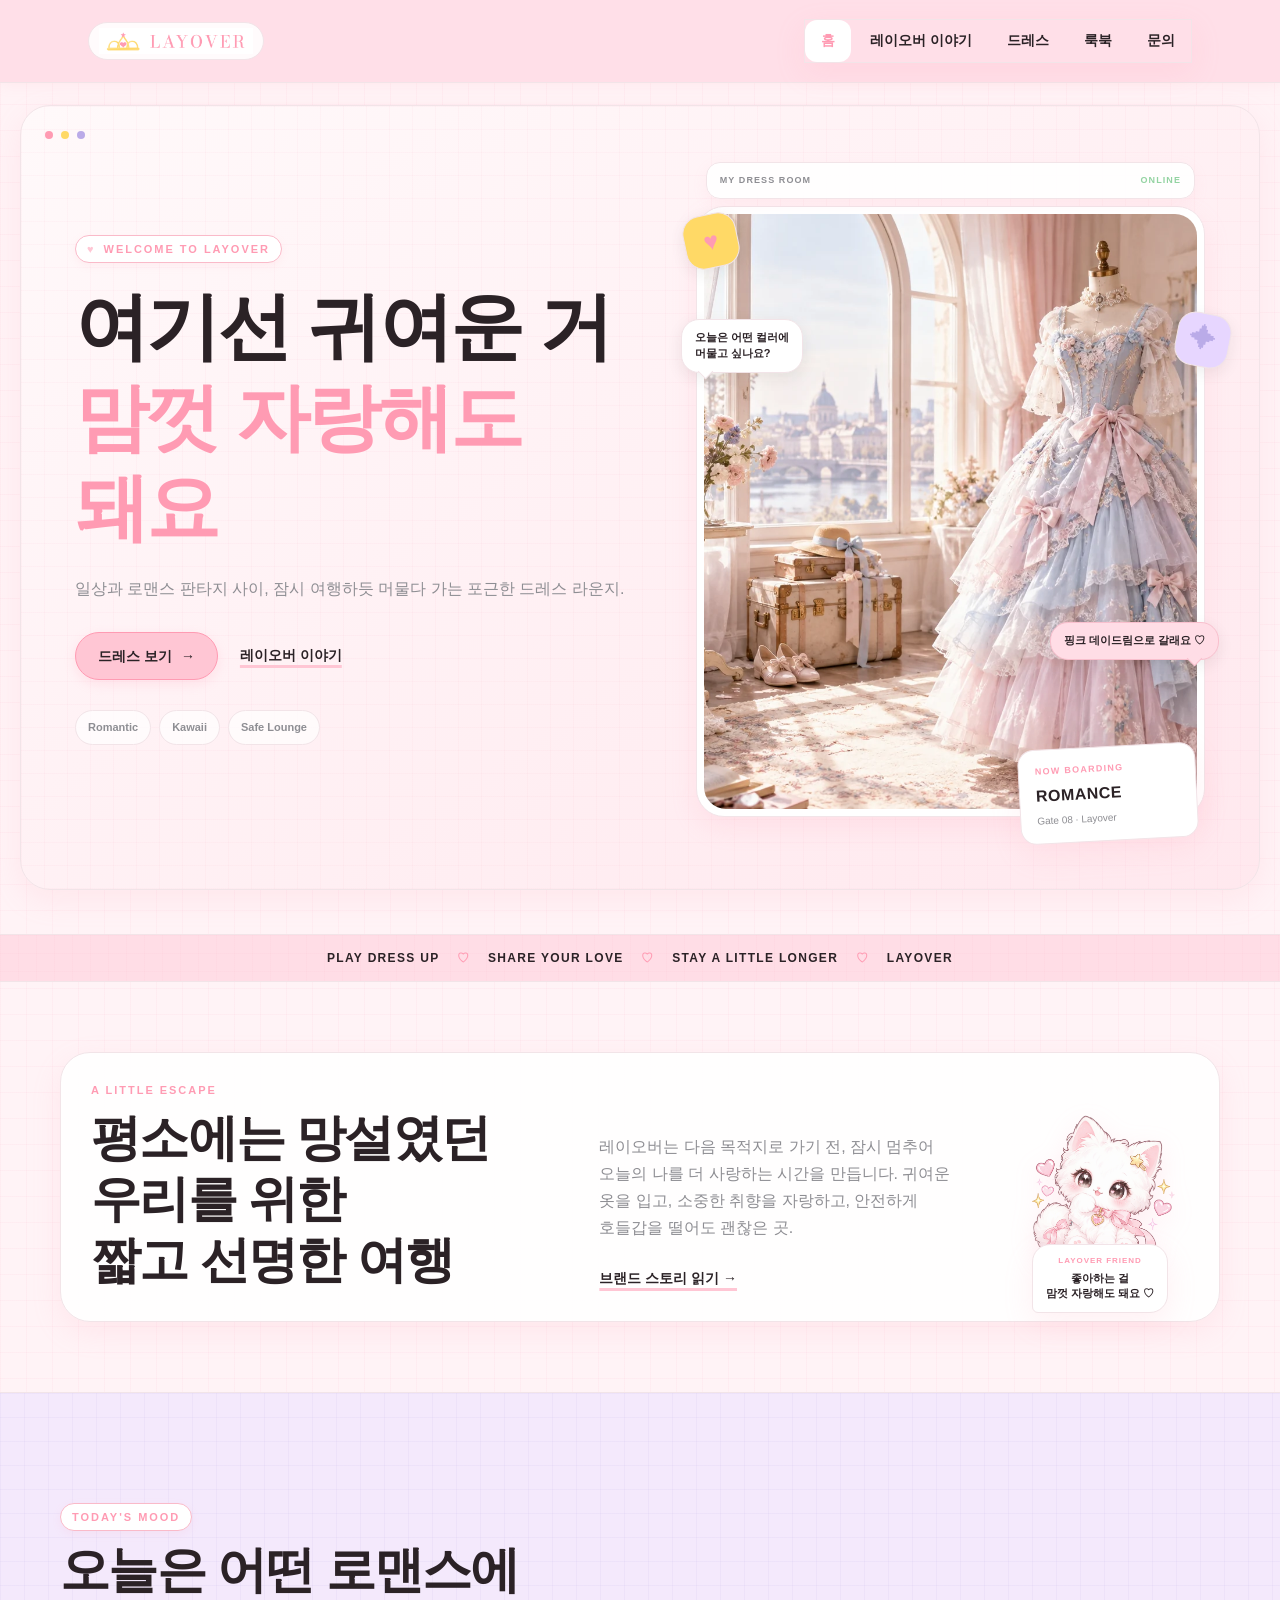
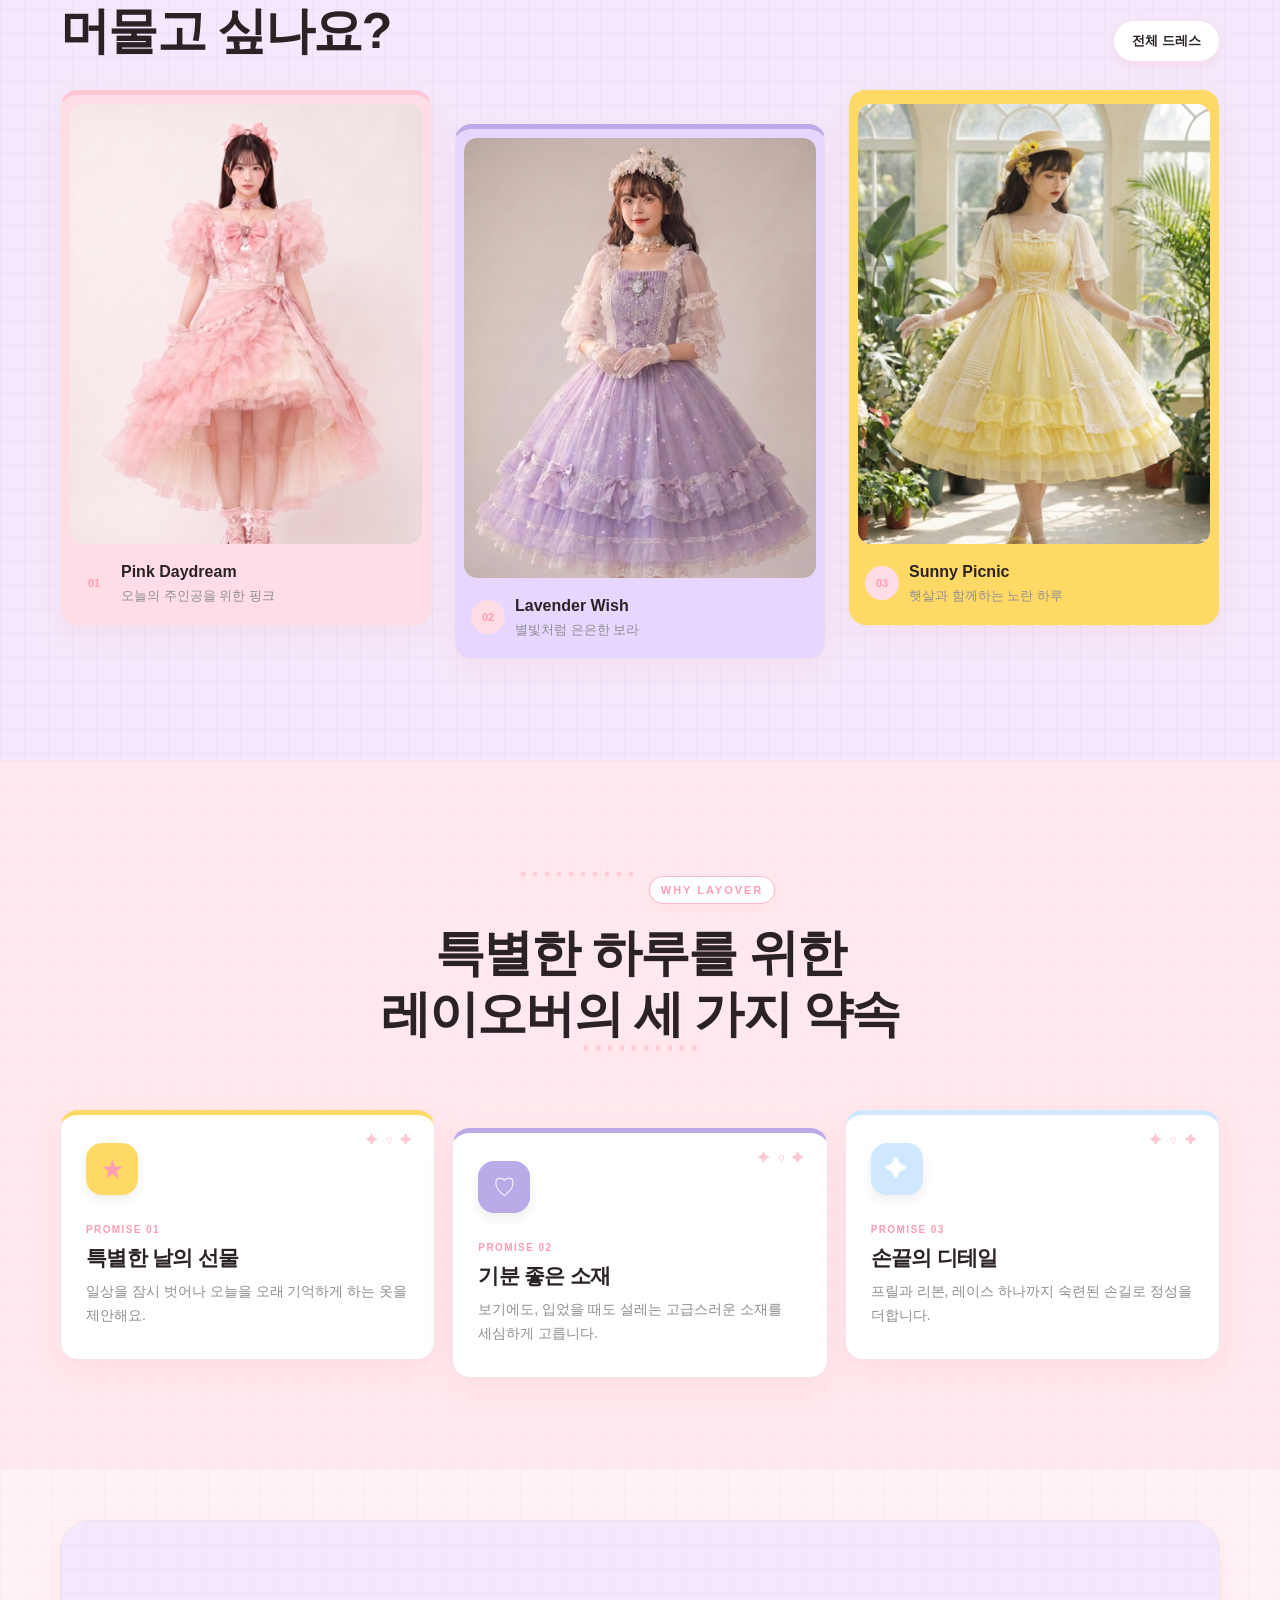
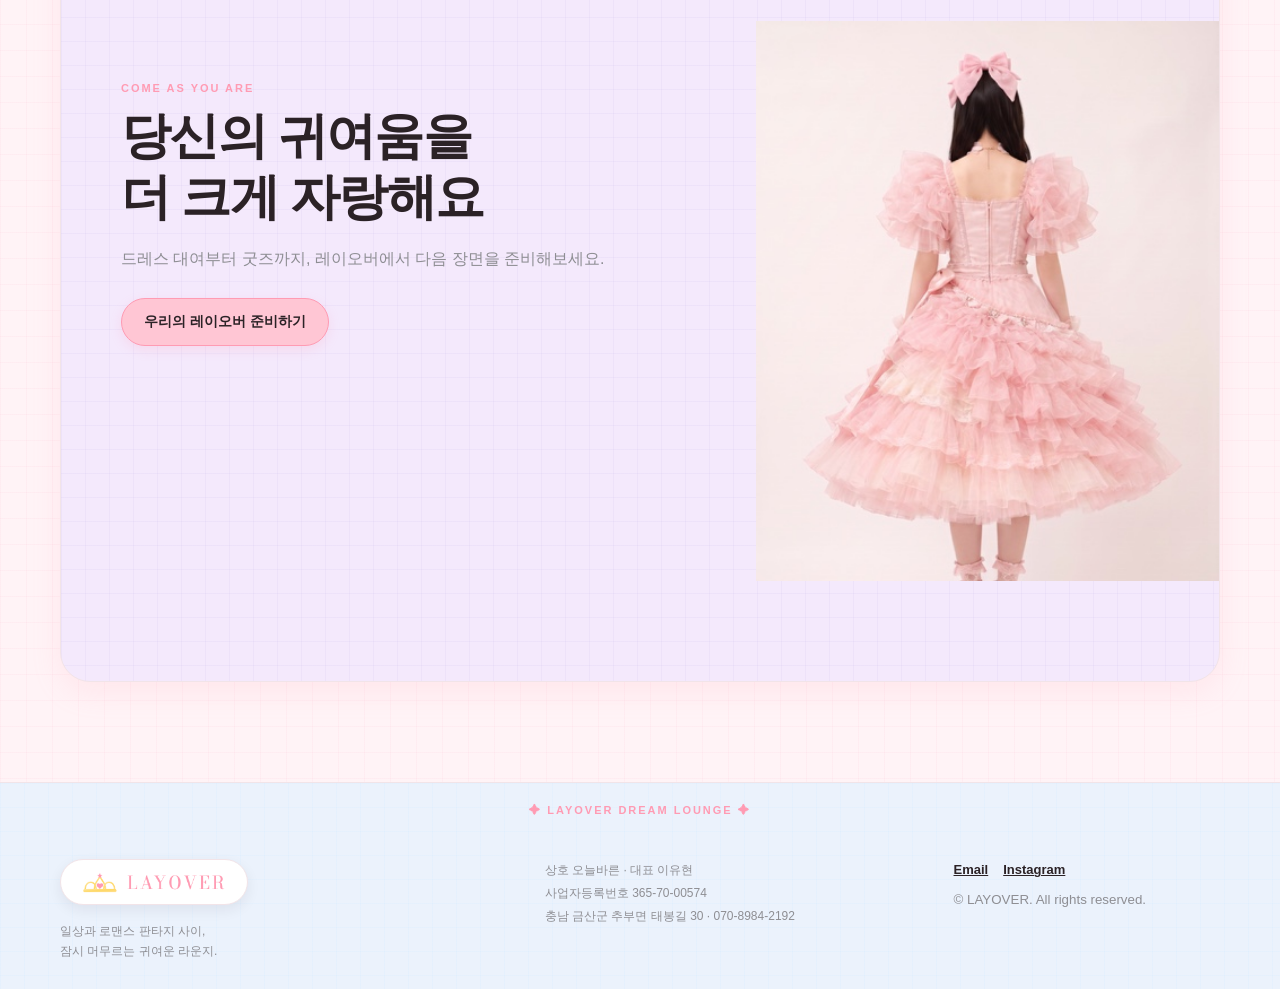
==== commit cd1ce5f0: "[박수훈] 홈 버튼을 드레스 페이지로 연결" ====
--- a/index.html
+++ b/index.html
@@ -75,7 +75,7 @@
     </section>
 
     <section class="section lounge-banner reveal">
-      <div><p class="eyebrow">COME AS YOU ARE</p><h2>당신의 귀여움을<br />더 크게 자랑해요</h2><p>드레스 대여부터 굿즈까지, 레이오버에서 다음 장면을 준비해보세요.</p><a class="btn" href="contact.html">우리의 레이오버 준비하기</a></div>
+      <div><p class="eyebrow">COME AS YOU ARE</p><h2>당신의 귀여움을<br />더 크게 자랑해요</h2><p>드레스 대여부터 굿즈까지, 레이오버에서 다음 장면을 준비해보세요.</p><a class="btn" href="products.html">우리의 레이오버 준비하기</a></div>
       <img src="images/layover-pink-back.jpg" alt="뒷모습에도 디테일이 돋보이는 핑크 드레스" />
     </section>
   </main>
--- a/style.css
+++ b/style.css
@@ -938,6 +938,17 @@
   background-size: 24px 24px;
   box-shadow: none;
 }
+.footer-logo {
+  display: block;
+  width: 188px;
+  height: auto;
+  margin-bottom: 16px;
+  padding: 8px 14px;
+  border: 1px solid var(--line);
+  border-radius: 999px;
+  background: var(--surface-strong);
+  box-shadow: 0 5px 14px color-mix(in srgb, var(--ink) 7%, transparent);
+}
 
 @media (min-width: 720px) {
   .nav-menu a { color: var(--ink); text-shadow: none; }
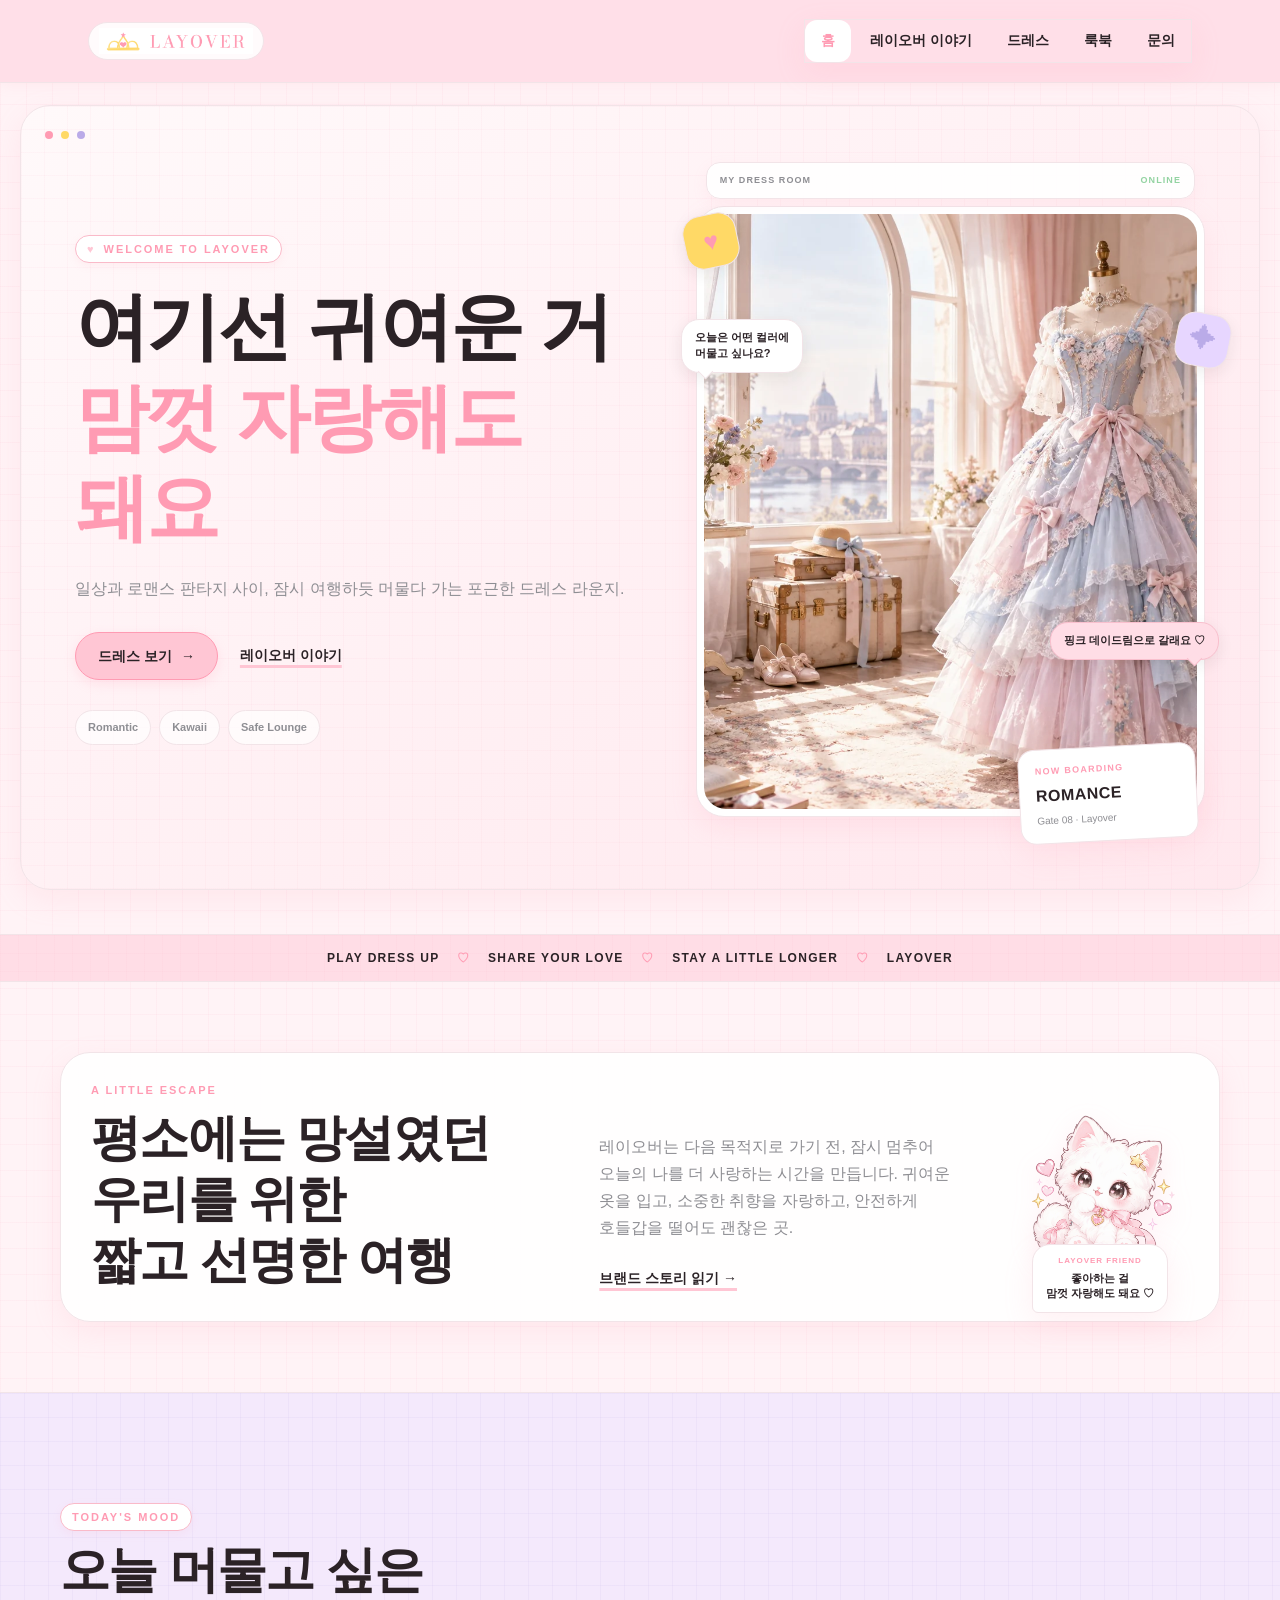
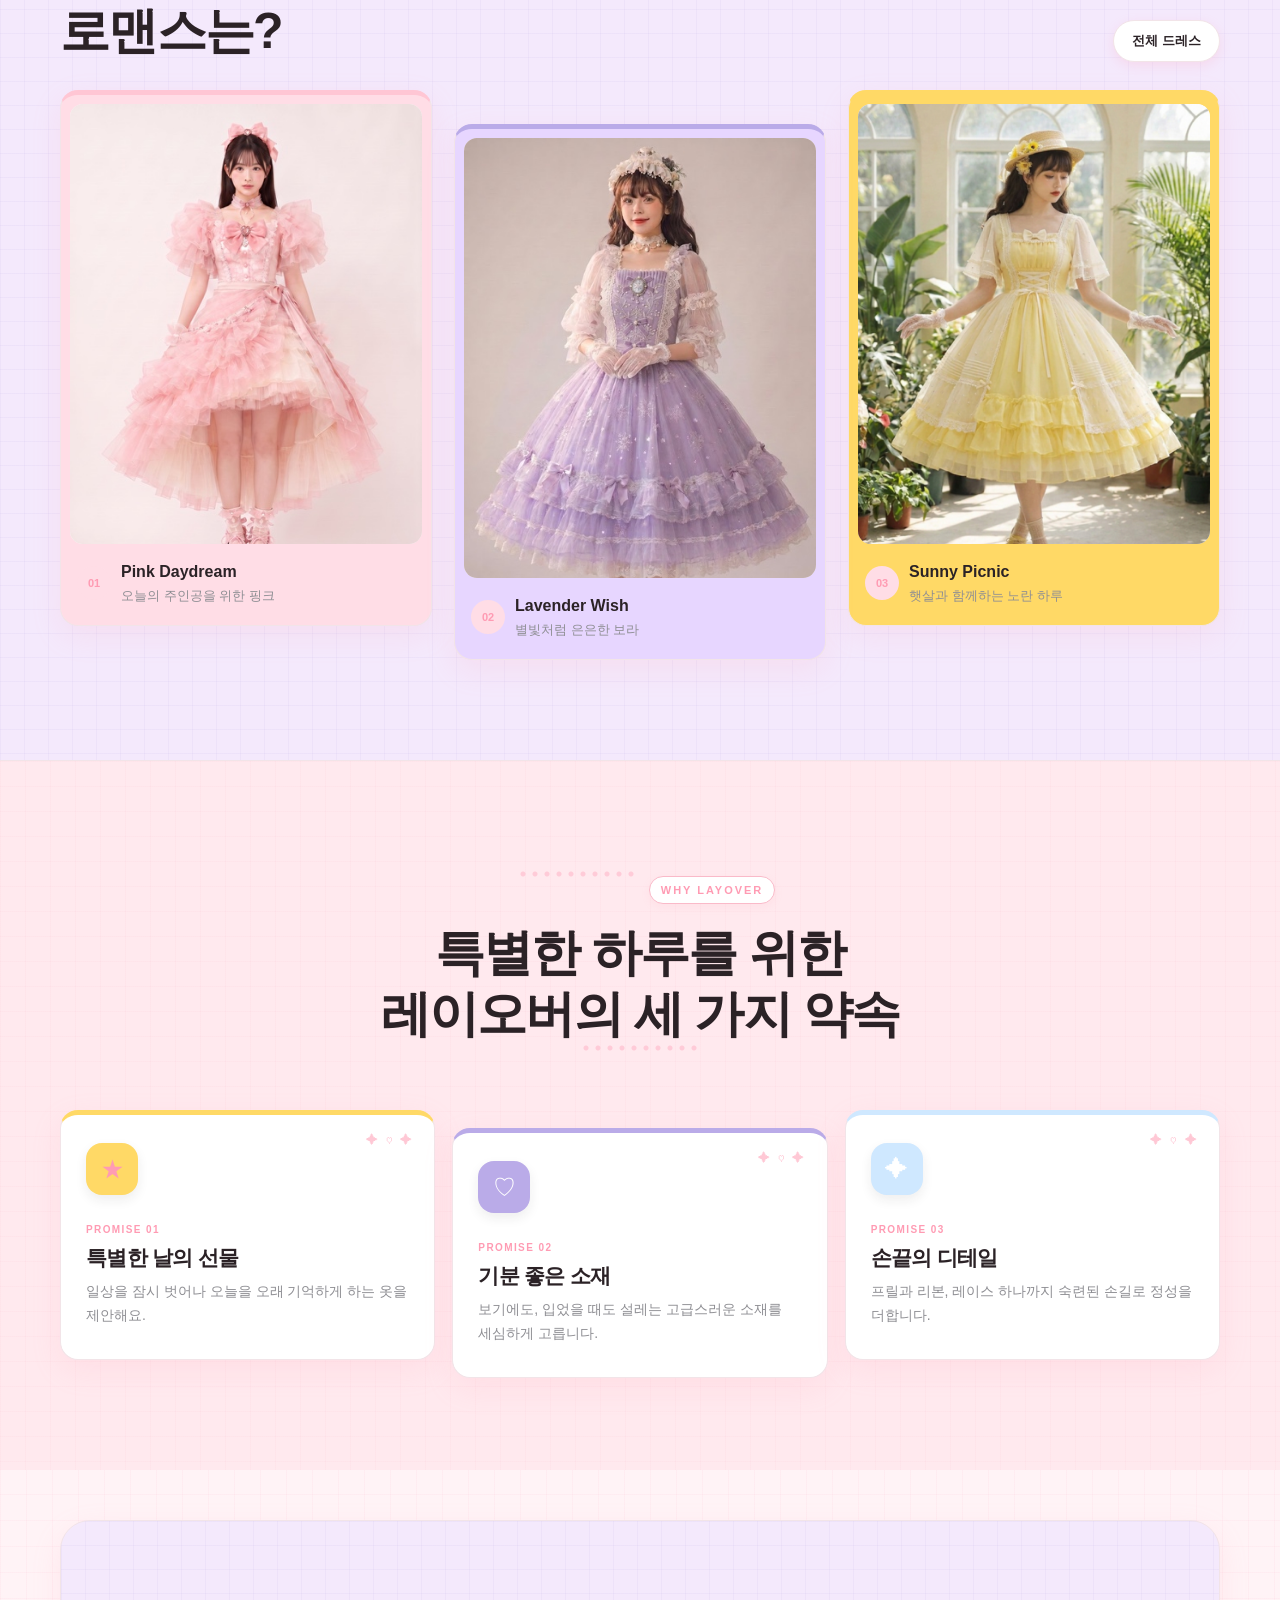
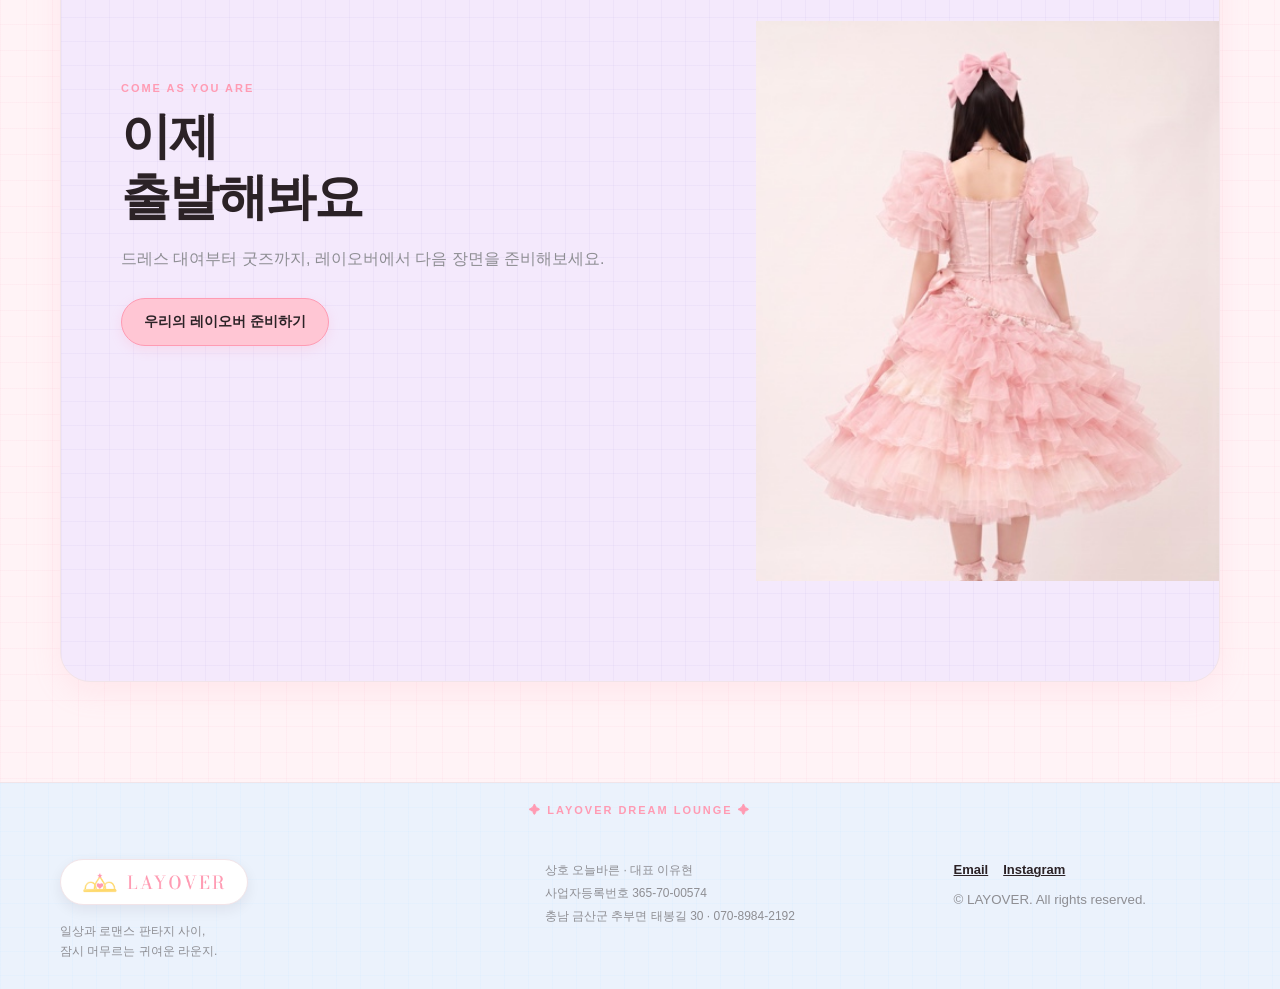
==== commit 551e1d95: "[박수훈] 홈 섹션 제목 문구 수정" ====
--- a/index.html
+++ b/index.html
@@ -57,7 +57,7 @@
     </section>
 
     <section class="section mood-section reveal">
-      <header class="section-heading"><div><p class="eyebrow">TODAY'S MOOD</p><h2>오늘은 어떤 로맨스에<br />머물고 싶나요?</h2></div><a class="btn small ghost" href="products.html">전체 드레스</a></header>
+      <header class="section-heading"><div><p class="eyebrow">TODAY'S MOOD</p><h2>오늘 머물고 싶은<br />로맨스는?</h2></div><a class="btn small ghost" href="products.html">전체 드레스</a></header>
       <div class="mood-grid">
         <figure class="mood-card pink"><img src="images/layover-pink-front.jpg" alt="핑크 프릴 드레스" /><figcaption><span>01</span><strong>Pink Daydream</strong><small>오늘의 주인공을 위한 핑크</small></figcaption></figure>
         <figure class="mood-card lavender"><img src="images/layover-lavender.jpg" alt="라벤더 레이스 드레스" /><figcaption><span>02</span><strong>Lavender Wish</strong><small>별빛처럼 은은한 보라</small></figcaption></figure>
@@ -75,7 +75,7 @@
     </section>
 
     <section class="section lounge-banner reveal">
-      <div><p class="eyebrow">COME AS YOU ARE</p><h2>당신의 귀여움을<br />더 크게 자랑해요</h2><p>드레스 대여부터 굿즈까지, 레이오버에서 다음 장면을 준비해보세요.</p><a class="btn" href="products.html">우리의 레이오버 준비하기</a></div>
+      <div><p class="eyebrow">COME AS YOU ARE</p><h2>이제<br />출발해봐요</h2><p>드레스 대여부터 굿즈까지, 레이오버에서 다음 장면을 준비해보세요.</p><a class="btn" href="products.html">우리의 레이오버 준비하기</a></div>
       <img src="images/layover-pink-back.jpg" alt="뒷모습에도 디테일이 돋보이는 핑크 드레스" />
     </section>
   </main>
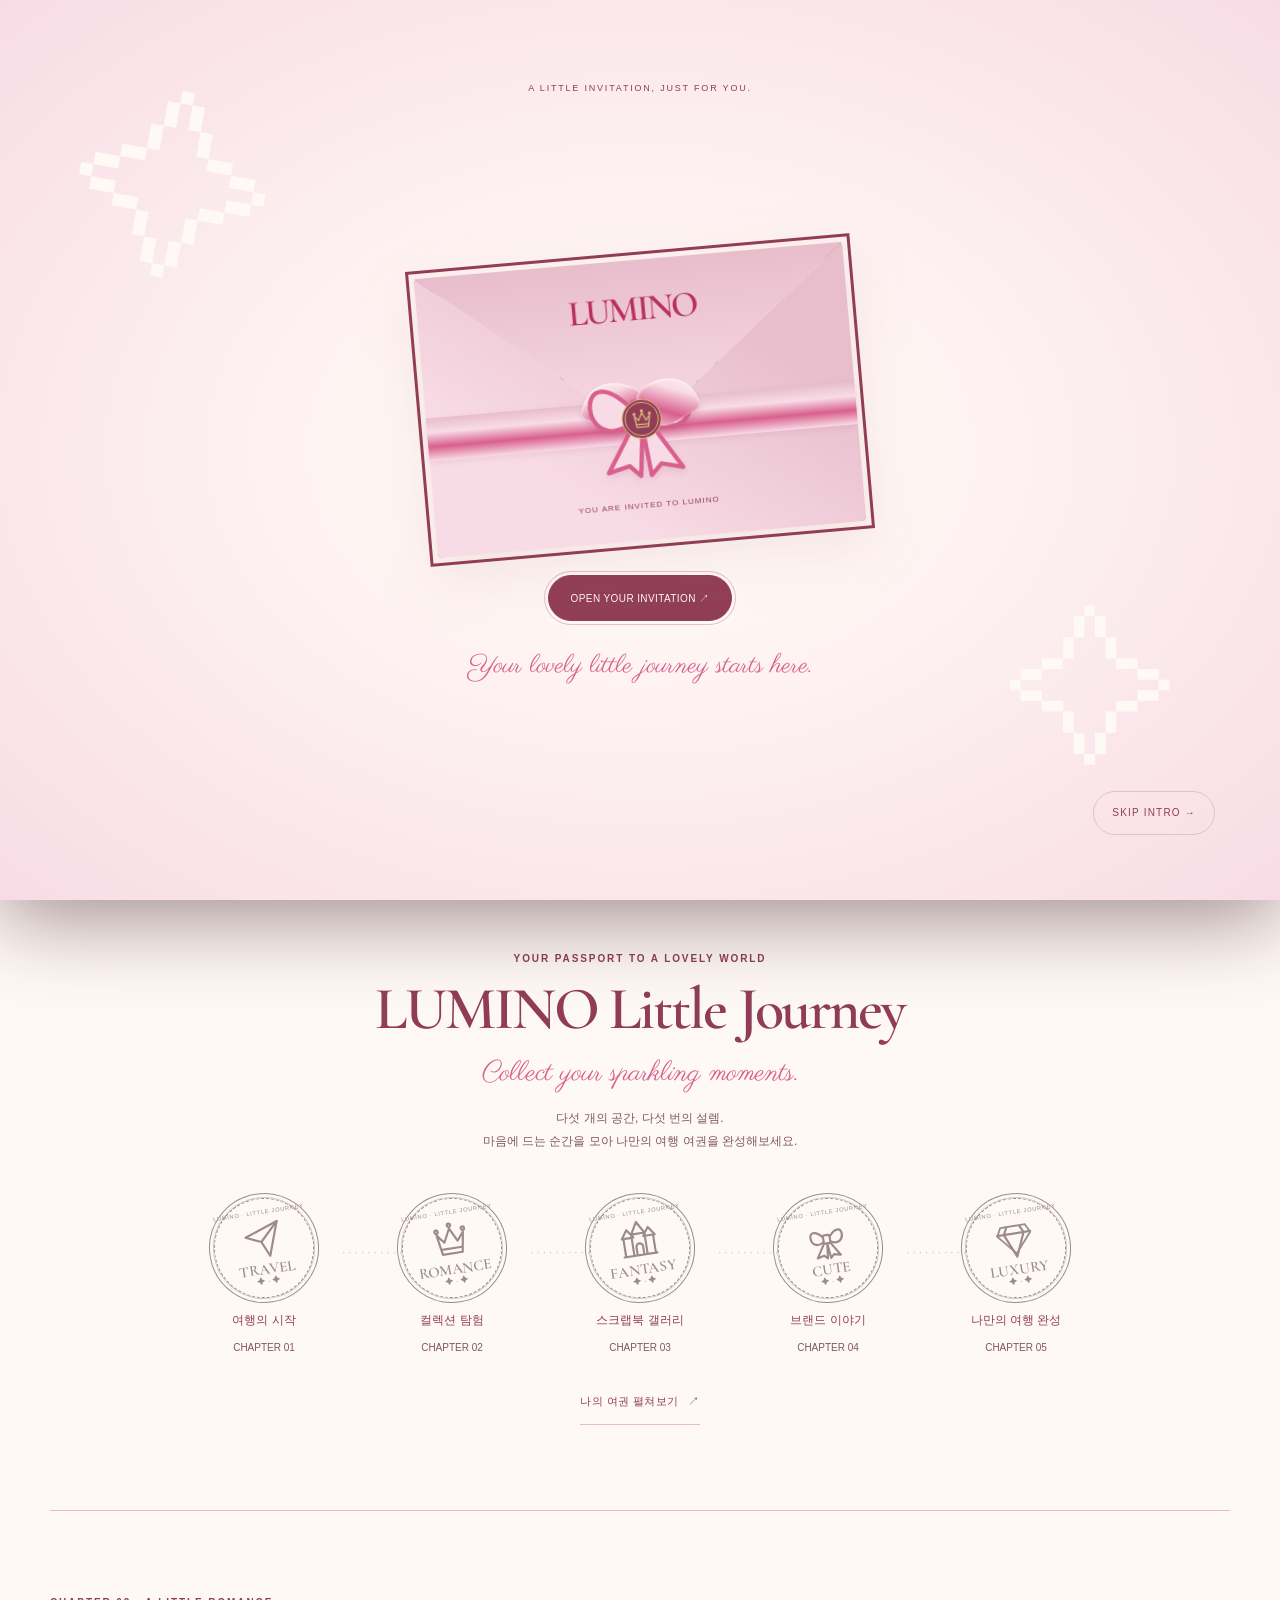
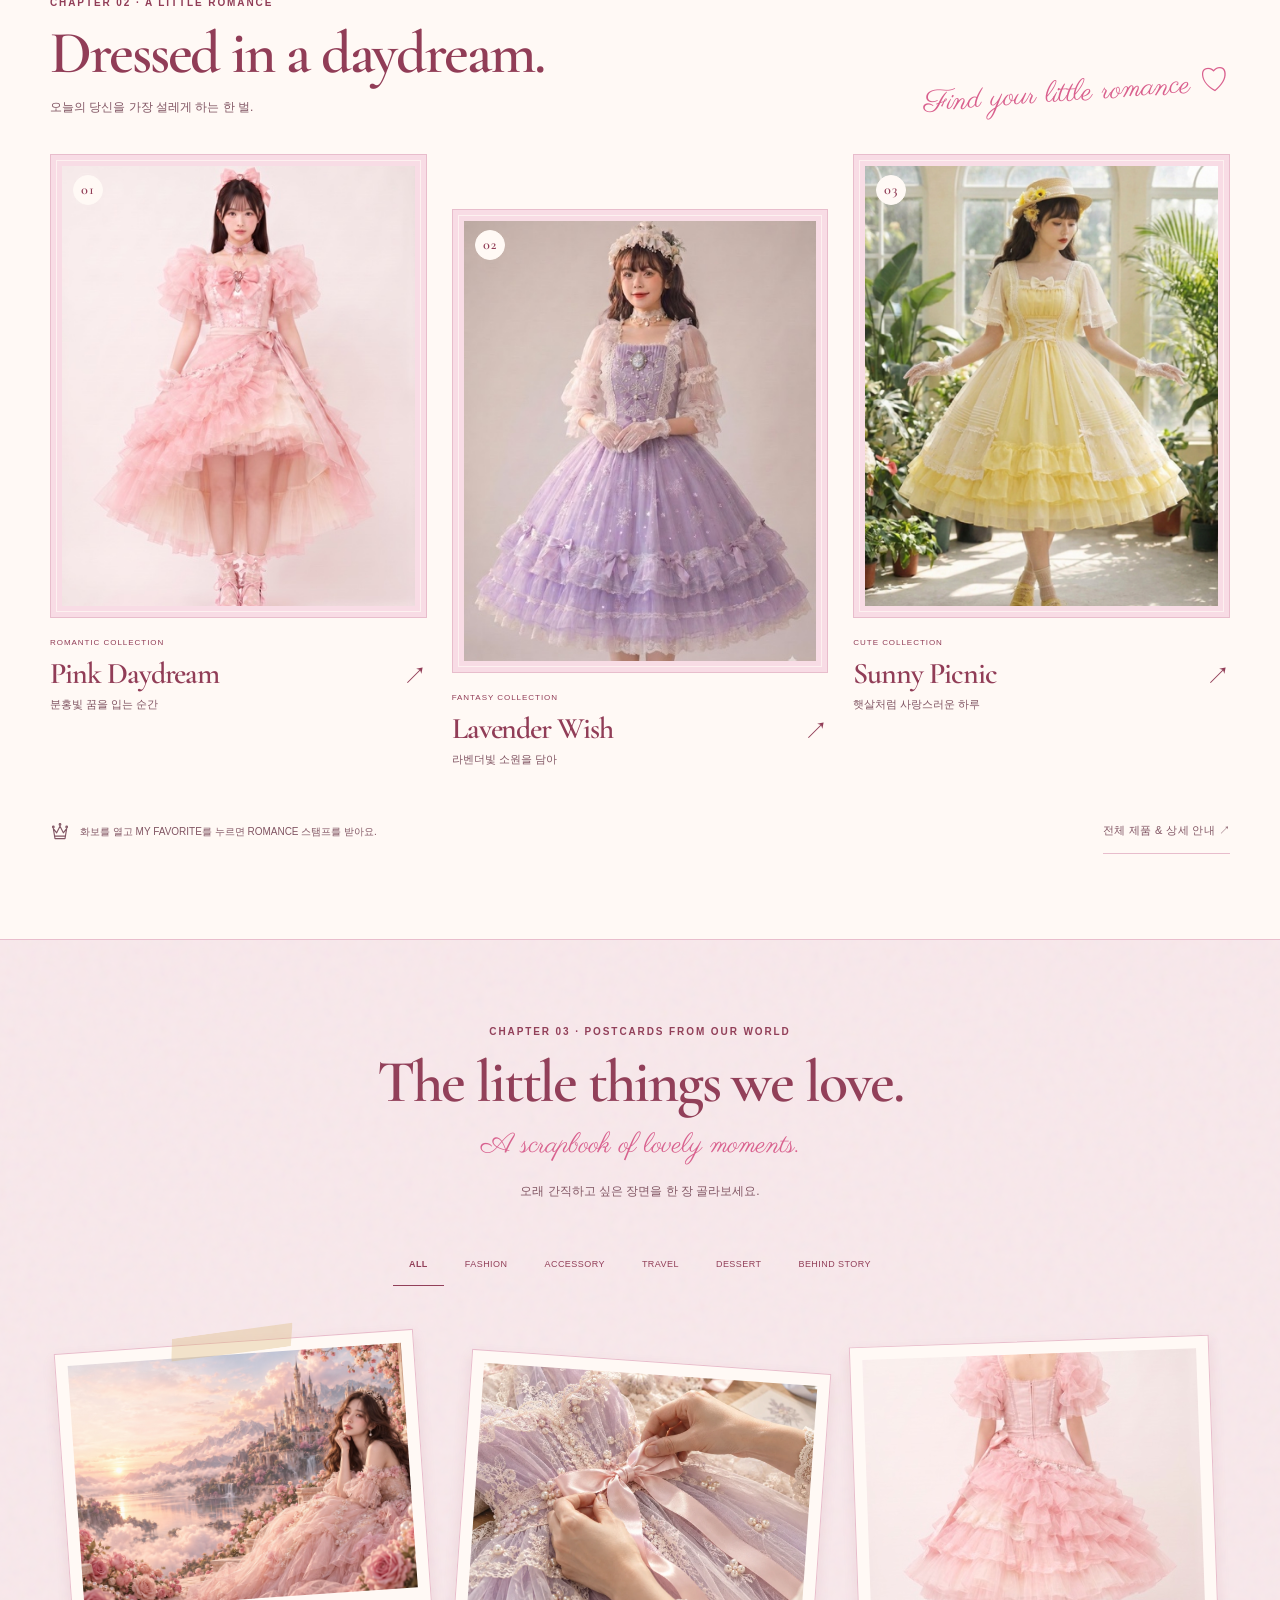
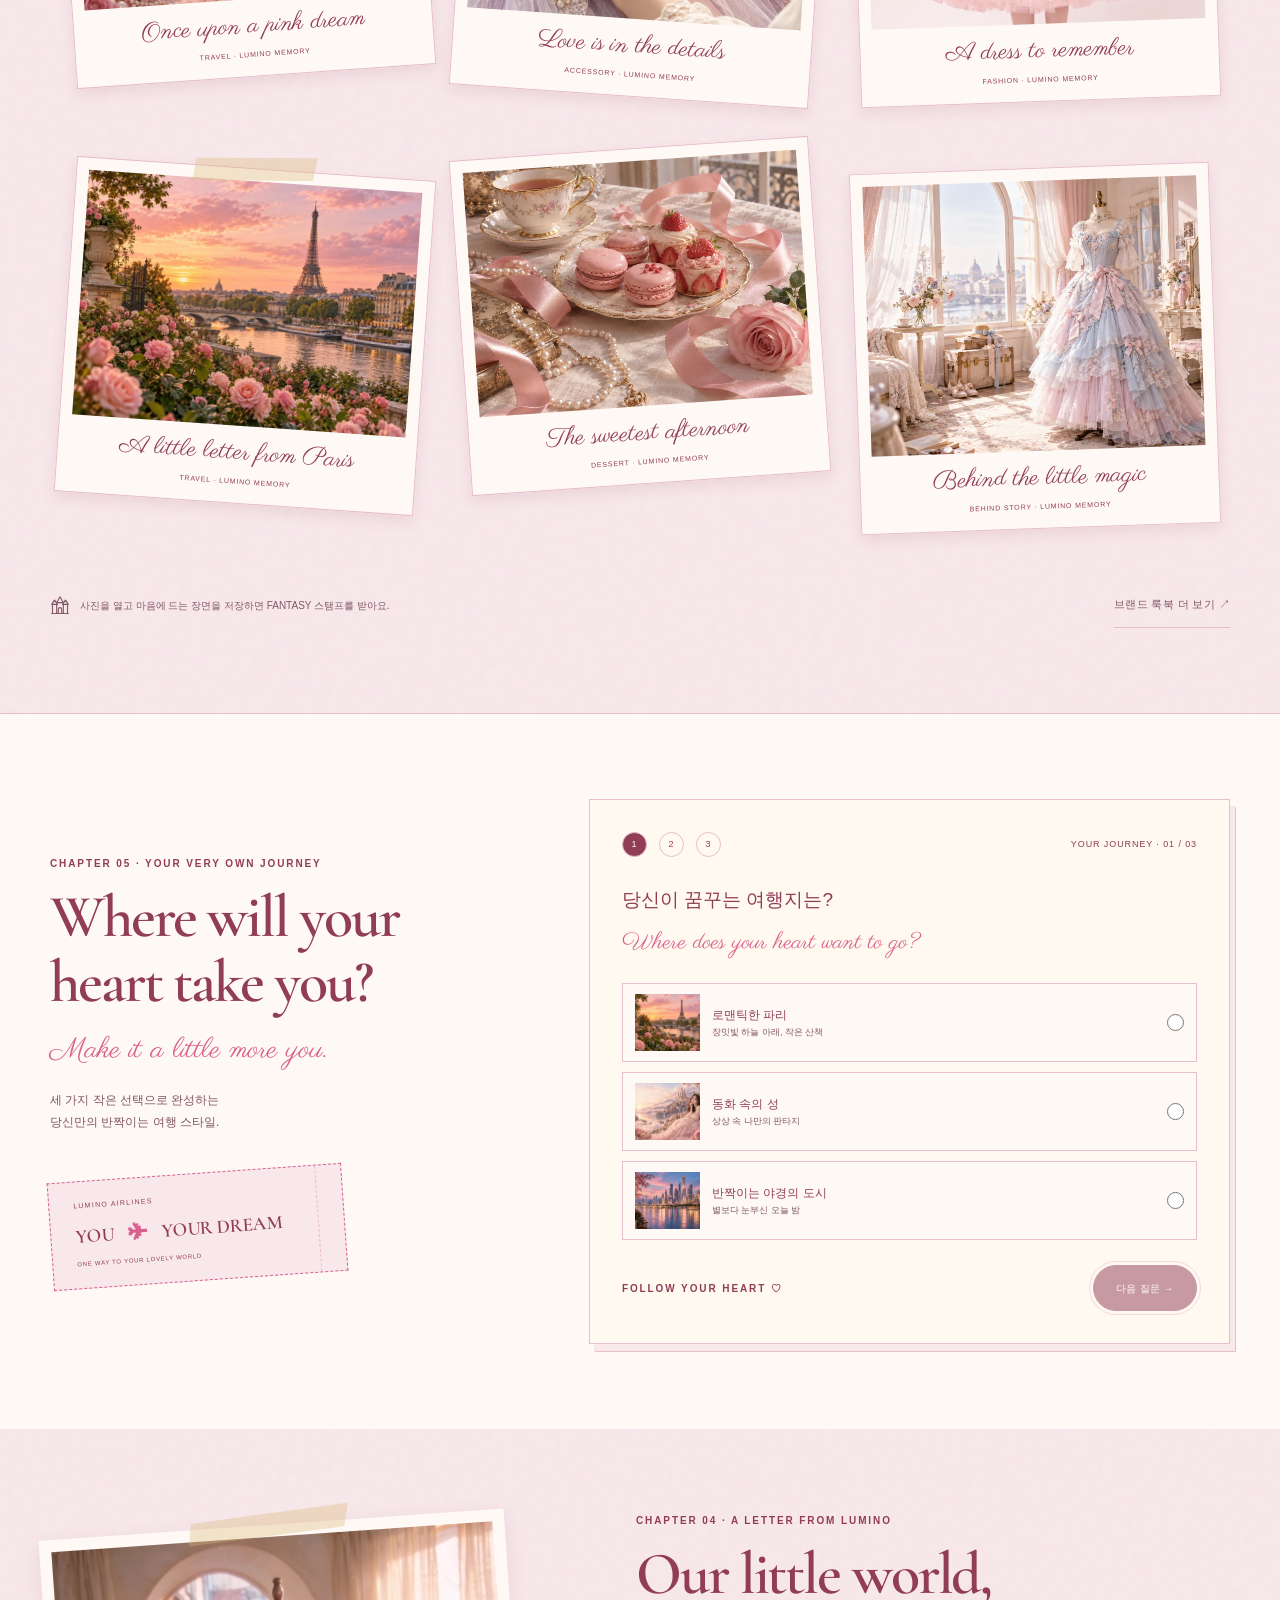
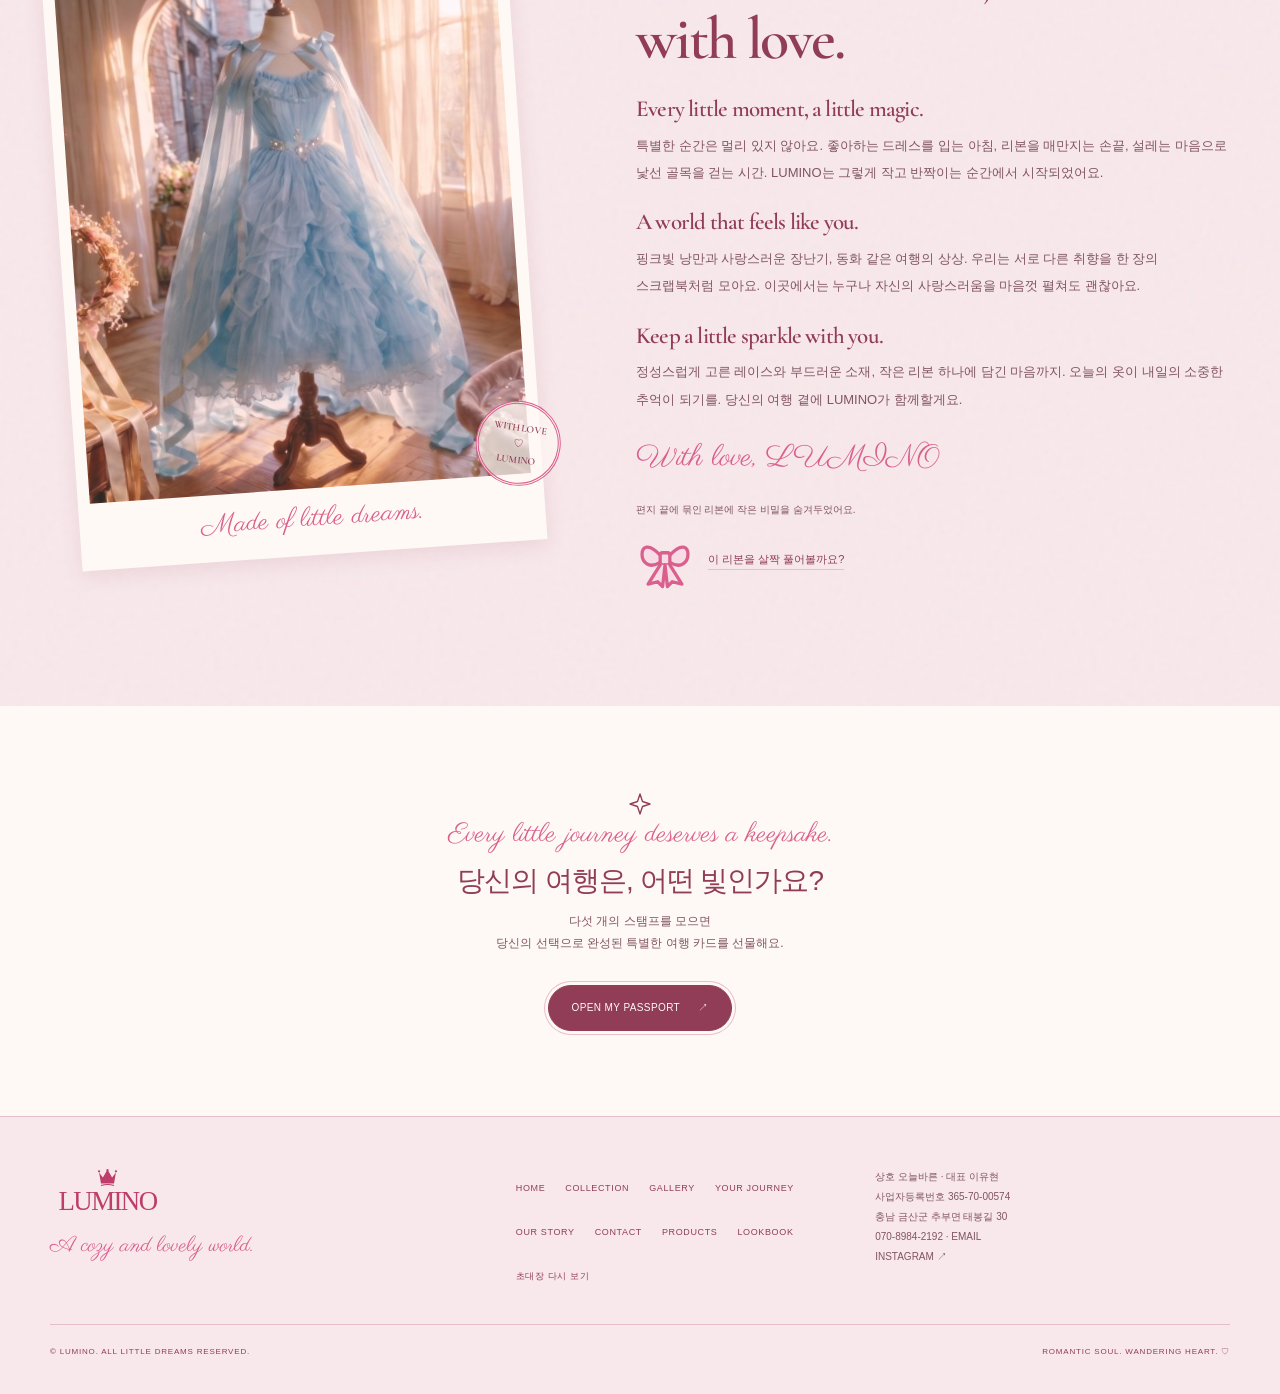
==== commit a3f71ebd: "[박수훈] 루미노 여행 사이트 구현과 버튼 동작 수정" ====
--- a/index.html
+++ b/index.html
@@ -1,92 +1,66 @@
 <!DOCTYPE html>
 <html lang="ko">
 <head>
-  <meta charset="UTF-8" />
-  <meta name="viewport" content="width=device-width, initial-scale=1.0" />
-  <title>Layover — 잠시 머무르는 로맨스 판타지</title>
-  <meta name="description" content="일상과 로맨스 판타지 사이, 귀여운 것을 맘껏 자랑할 수 있는 드레스 라운지 Layover입니다." />
-  <meta property="og:title" content="Layover" />
-  <meta property="og:description" content="여기선 귀여운 거 맘껏 자랑해도 돼요." />
-  <meta property="og:image" content="images/og.jpg" />
-  <meta property="og:type" content="website" />
-  <link rel="icon" href="images/favicon.svg" type="image/svg+xml" />
-  <link rel="stylesheet" href="style.css" />
+  <meta charset="UTF-8"><meta name="viewport" content="width=device-width, initial-scale=1.0">
+  <title>LUMINO — A Sparkling Little Journey</title>
+  <meta name="description" content="반짝이는 작은 여행, 포근하고 사랑스러운 순간. 루미노의 컬렉션을 만나고 다섯 개의 추억으로 나만의 여행 여권을 완성하세요.">
+  <meta property="og:title" content="LUMINO — A Sparkling Little Journey"><meta property="og:description" content="당신만의 반짝이는 여행이 시작되는 곳, 루미노."><meta property="og:image" content="images/lumino-hero.jpg"><meta property="og:type" content="website">
+  <meta name="theme-color" content="#FFF9F5">
+  <link rel="icon" href="images/favicon.svg" type="image/svg+xml">
+  <link rel="preload" as="image" href="images/lumino-hero.jpg">
+  <link rel="stylesheet" href="style.css"><link rel="stylesheet" href="lumino.css">
 </head>
-<body>
+<body class="lumino-site" data-lumino-home>
   <a class="skip-link" href="#main">본문으로 바로가기</a>
-  <header class="nav">
-    <div class="nav-inner">
-      <a href="index.html" class="logo" aria-label="Layover 홈"><img src="images/layover-logo.png" alt="Layover" /></a>
-      <button class="nav-toggle" type="button" aria-label="메뉴 열기" aria-expanded="false">☰</button>
-      <nav class="nav-menu" aria-label="주요 메뉴">
-        <a href="index.html" class="active">홈</a><a href="about.html">레이오버 이야기</a><a href="products.html">드레스</a><a href="portfolio.html">룩북</a><a href="contact.html">문의</a>
-      </nav>
-    </div>
-  </header>
-
+  <header class="lumino-header" data-shared-header></header>
   <main id="main">
-    <section class="hero home-hero">
-      <div class="hero-copy">
-        <p class="eyebrow"><span>♥</span> WELCOME TO LAYOVER</p>
-        <h1>여기선 귀여운 거<br /><em>맘껏 자랑해도 돼요</em></h1>
-        <p class="hero-lead">일상과 로맨스 판타지 사이, 잠시 여행하듯 머물다 가는 포근한 드레스 라운지.</p>
-        <div class="hero-actions"><a href="products.html" class="btn">드레스 보기 <span aria-hidden="true">→</span></a><a href="about.html" class="text-link">레이오버 이야기</a></div>
-        <ul class="mini-tags" aria-label="브랜드 키워드"><li>Romantic</li><li>Kawaii</li><li>Safe Lounge</li></ul>
+    <section id="home" class="dream-hero" aria-labelledby="hero-title">
+      <img class="dream-scenery" src="images/lumino-hero.jpg" alt="핑크 드레스를 입은 모델과 장밋빛 구름 사이로 펼쳐진 동화 속 성" fetchpriority="high" width="1536" height="1024">
+      <div class="hero-haze" aria-hidden="true"></div>
+      <div class="hero-border" aria-hidden="true"></div>
+      <div class="hero-content">
+        <p class="eyebrow">AN INVITATION TO YOUR LITTLE ESCAPE</p>
+        <div class="hero-crown" data-icon="crown"></div>
+        <h1 id="hero-title" class="brand-wordmark">LUMIN<span>O<i aria-hidden="true">✦</i></span></h1>
+        <p class="script hero-script">A Sparkling Little Journey,<br>A Cozy and Lovely World.</p>
+        <p class="hero-description">반짝이는 작은 여행,<br>포근하고 사랑스러운 순간을 선물해요.</p>
+        <div class="hero-buttons"><a class="l-btn" href="#story">DISCOVER OUR WORLD <span aria-hidden="true">↗</span></a><a class="l-btn outline" href="#collection">EXPLORE COLLECTION <span aria-hidden="true">→</span></a></div>
+        <button type="button" class="quiet-link hero-invitation" data-action="replay-intro">초대장 다시 보기 ↗</button>
       </div>
-      <div class="hero-visual">
-        <div class="hero-ui-label" aria-hidden="true"><span>MY DRESS ROOM</span><b>ONLINE</b></div>
-        <div class="hero-photo-frame"><img src="images/layover-hero-generated.webp" alt="파스텔 드레스와 리본, 여행 트렁크가 있는 레이오버 라운지" /></div>
-        <div class="hero-chat chat-incoming" aria-hidden="true">오늘은 어떤 컬러에<br />머물고 싶나요?</div>
-        <div class="hero-chat chat-outgoing" aria-hidden="true">핑크 데이드림으로 갈래요 ♡</div>
-        <div class="floating-card boarding-card" aria-hidden="true"><span>NOW BOARDING</span><strong>ROMANCE</strong><small>Gate 08 · Layover</small></div>
-        <div class="floating-sticker sticker-heart" aria-hidden="true">♥</div><div class="floating-sticker sticker-star" aria-hidden="true">✦</div>
+      <div class="hero-postcard" aria-hidden="true"><span>POSTCARD No. 01</span><p class="script">Let's travel<br>together!</p><i>♡</i></div>
+      <div class="flight-path" aria-hidden="true"><svg viewBox="0 0 400 160"><path d="M5 155C70 35 125 165 200 75S355 95 390 5" fill="none" stroke="currentColor" stroke-dasharray="4 7"/><g class="flight-plane"><path d="m-14-3 10 0-1-13 4 0 6 13 10 3-10 3-6 13-4 0 1-13-10 0z" fill="currentColor"/><animateMotion class="flight-motion" dur="16s" repeatCount="indefinite" rotate="auto" path="M5 155C70 35 125 165 200 75S355 95 390 5"/></g></svg></div>
+      <div class="hero-bottom"><span>ROMANTIC SOUL. WANDERING HEART.</span><a href="#little-journey">SCROLL TO EXPLORE <span aria-hidden="true">↓</span></a><span>WITH LOVE, LUMINO ♡</span></div>
+    </section>
+    <div class="love-strip" aria-hidden="true"><span>A LITTLE ROMANCE</span> ✧ <span>A LITTLE WONDER</span> ✧ <span>A LITTLE YOU</span> ✧ <span>A LITTLE ROMANCE</span> ✧ <span>A LITTLE WONDER</span></div>
+    <section id="little-journey" class="chapter journey-map reveal">
+      <div class="section-intro"><p class="eyebrow">YOUR PASSPORT TO A LOVELY WORLD</p><h2>LUMINO Little Journey</h2><p class="script">Collect your sparkling moments.</p><p>다섯 개의 공간, 다섯 번의 설렘.<br>마음에 드는 순간을 모아 나만의 여행 여권을 완성해보세요.</p></div>
+      <div id="chapter-map" class="chapter-map"></div>
+      <button class="quiet-link" data-action="passport">나의 여권 펼쳐보기 <span aria-hidden="true">↗</span></button>
+    </section>
+    <section id="collection" class="chapter collection-chapter reveal" aria-labelledby="collection-title">
+      <header class="chapter-heading"><div><p class="eyebrow">CHAPTER 02 · A LITTLE ROMANCE</p><h2 id="collection-title">Dressed in a daydream.</h2><p>오늘의 당신을 가장 설레게 하는 한 벌.</p></div><span class="chapter-script script">Find your little romance ♡</span></header>
+      <div id="collection-grid" class="editorial-collection"></div>
+      <div class="chapter-footnote"><p><span data-icon="crown"></span>화보를 열고 MY FAVORITE를 누르면 ROMANCE 스탬프를 받아요.</p><a class="quiet-link" href="products.html">전체 제품 &amp; 상세 안내 ↗</a></div>
+    </section>
+    <section id="gallery" class="gallery-chapter reveal" aria-labelledby="gallery-title">
+      <div class="chapter">
+        <header class="section-intro"><p class="eyebrow">CHAPTER 03 · POSTCARDS FROM OUR WORLD</p><h2 id="gallery-title">The little things we love.</h2><p class="script">A scrapbook of lovely moments.</p><p>오래 간직하고 싶은 장면을 한 장 골라보세요.</p></header>
+        <div id="gallery-filters" class="gallery-filters" role="group" aria-label="갤러리 카테고리"></div>
+        <div id="gallery-grid" class="scrapbook-grid" aria-live="polite"></div>
+        <div class="chapter-footnote"><p><span data-icon="castle"></span>사진을 열고 마음에 드는 장면을 저장하면 FANTASY 스탬프를 받아요.</p><a class="quiet-link" href="portfolio.html">브랜드 룩북 더 보기 ↗</a></div>
       </div>
     </section>
-
-    <div class="cloud-divider" aria-hidden="true"></div>
-
-    <section class="ticker" aria-label="레이오버 메시지"><div>PLAY DRESS UP <span>♡</span> SHARE YOUR LOVE <span>♡</span> STAY A LITTLE LONGER <span>♡</span> LAYOVER</div></section>
-
-    <section class="section intro-split reveal">
-      <div><p class="eyebrow">A LITTLE ESCAPE</p><h2>평소에는 망설였던 우리를 위한<br />짧고 선명한 여행</h2></div>
-      <div class="intro-copy"><p>레이오버는 다음 목적지로 가기 전, 잠시 멈추어 오늘의 나를 더 사랑하는 시간을 만듭니다. 귀여운 옷을 입고, 소중한 취향을 자랑하고, 안전하게 호들갑을 떨어도 괜찮은 곳.</p><a class="text-link" href="about.html">브랜드 스토리 읽기 →</a></div>
-      <div class="mascot-note">
-        <img src="images/layover-mascot.webp" alt="" />
-        <p><span>LAYOVER FRIEND</span><strong>좋아하는 걸<br />맘껏 자랑해도 돼요 ♡</strong></p>
-      </div>
+    <section id="journey" class="chapter taste-chapter reveal" aria-labelledby="journey-title">
+      <div class="taste-heading"><p class="eyebrow">CHAPTER 05 · YOUR VERY OWN JOURNEY</p><h2 id="journey-title">Where will your<br>heart take you?</h2><p class="script">Make it a little more you.</p><p>세 가지 작은 선택으로 완성하는<br>당신만의 반짝이는 여행 스타일.</p><div class="ticket-note"><span>LUMINO AIRLINES</span><strong>YOU <i>✈</i> YOUR DREAM</strong><small>ONE WAY TO YOUR LOVELY WORLD</small></div></div>
+      <div class="taste-paper"><div class="taste-progress" id="taste-progress"></div><form id="taste-form"></form><div id="taste-result" hidden></div></div>
     </section>
-
-    <section class="section mood-section reveal">
-      <header class="section-heading"><div><p class="eyebrow">TODAY'S MOOD</p><h2>오늘 머물고 싶은<br />로맨스는?</h2></div><a class="btn small ghost" href="products.html">전체 드레스</a></header>
-      <div class="mood-grid">
-        <figure class="mood-card pink"><img src="images/layover-pink-front.jpg" alt="핑크 프릴 드레스" /><figcaption><span>01</span><strong>Pink Daydream</strong><small>오늘의 주인공을 위한 핑크</small></figcaption></figure>
-        <figure class="mood-card lavender"><img src="images/layover-lavender.jpg" alt="라벤더 레이스 드레스" /><figcaption><span>02</span><strong>Lavender Wish</strong><small>별빛처럼 은은한 보라</small></figcaption></figure>
-        <figure class="mood-card yellow"><img src="images/layover-yellow.png" alt="옐로 프릴 드레스" /><figcaption><span>03</span><strong>Sunny Picnic</strong><small>햇살과 함께하는 노란 하루</small></figcaption></figure>
-      </div>
+    <section id="story" class="story-chapter reveal" aria-labelledby="story-title">
+      <div class="chapter story-layout"><div class="story-photo"><img src="images/layover-room.jpg" alt="프릴 드레스와 리본으로 가득한 루미노의 로맨틱한 공간" loading="lazy" width="1200" height="1600"><span class="photo-tape" aria-hidden="true"></span><p class="script">Made of little dreams.</p><span class="story-postmark" aria-hidden="true">WITH LOVE<br>♡<br>LUMINO</span></div><div class="story-letter"><p class="eyebrow">CHAPTER 04 · A LETTER FROM LUMINO</p><h2 id="story-title">Our little world,<br>with love.</h2><div id="story-copy"></div><div id="story-end"><p class="script">With love, LUMINO</p><p class="ribbon-hint">편지 끝에 묶인 리본에 작은 비밀을 숨겨두었어요.</p><button class="secret-ribbon" data-action="ribbon" aria-label="편지의 숨겨진 리본 풀기"><span data-icon="bow"></span><span>이 리본을 살짝 풀어볼까요?</span></button><p id="ribbon-message" role="status"></p></div></div></div>
     </section>
-
-    <section class="section value-section reveal">
-      <header class="section-heading centered"><p class="eyebrow">WHY LAYOVER</p><h2>특별한 하루를 위한<br />레이오버의 세 가지 약속</h2></header>
-      <div class="features">
-        <article class="feature"><span class="feature-icon" aria-hidden="true">★</span><p class="num">PROMISE 01</p><h3>특별한 날의 선물</h3><p>일상을 잠시 벗어나 오늘을 오래 기억하게 하는 옷을 제안해요.</p></article>
-        <article class="feature"><span class="feature-icon" aria-hidden="true">♡</span><p class="num">PROMISE 02</p><h3>기분 좋은 소재</h3><p>보기에도, 입었을 때도 설레는 고급스러운 소재를 세심하게 고릅니다.</p></article>
-        <article class="feature"><span class="feature-icon" aria-hidden="true">✦</span><p class="num">PROMISE 03</p><h3>손끝의 디테일</h3><p>프릴과 리본, 레이스 하나까지 숙련된 손길로 정성을 더합니다.</p></article>
-      </div>
-    </section>
-
-    <section class="section lounge-banner reveal">
-      <div><p class="eyebrow">COME AS YOU ARE</p><h2>이제<br />출발해봐요</h2><p>드레스 대여부터 굿즈까지, 레이오버에서 다음 장면을 준비해보세요.</p><a class="btn" href="products.html">우리의 레이오버 준비하기</a></div>
-      <img src="images/layover-pink-back.jpg" alt="뒷모습에도 디테일이 돋보이는 핑크 드레스" />
-    </section>
+    <section class="chapter closing-note reveal"><span data-icon="sparkle"></span><p class="script">Every little journey deserves a keepsake.</p><h2>당신의 여행은, 어떤 빛인가요?</h2><p>다섯 개의 스탬프를 모으면<br>당신의 선택으로 완성된 특별한 여행 카드를 선물해요.</p><button class="l-btn" data-action="passport">OPEN MY PASSPORT <span aria-hidden="true">↗</span></button></section>
   </main>
-
-  <footer class="footer">
-    <div class="footer-inner">
-      <div><img class="footer-logo" src="images/layover-logo.png" alt="Layover" /><p>일상과 로맨스 판타지 사이,<br />잠시 머무르는 귀여운 라운지.</p></div>
-      <p class="biz">상호 오늘바른 · 대표 이유현<br />사업자등록번호 365-70-00574<br />충남 금산군 추부면 태봉길 30 · 070-8984-2192</p>
-      <div class="footer-links"><a href="mailto:eugenekseoul@gmail.com">Email</a><a href="https://www.instagram.com/eugene_k_seoul/" target="_blank" rel="noopener noreferrer">Instagram</a><small>© LAYOVER. All rights reserved.</small></div>
-    </div>
-  </footer>
-  <script src="script.js"></script>
+  <footer class="lumino-footer" data-shared-footer></footer>
+  <noscript><p class="noscript-note">스탬프 수집과 여권은 JavaScript가 필요합니다. 브라우저 설정에서 JavaScript를 켜주세요.</p></noscript>
+  <script type="module" src="lumino/app.js"></script>
 </body>
 </html>
--- a/style.css
+++ b/style.css
@@ -1,8 +1,29 @@
 /* ==========================================================
-   LAYOVER 디자인 토큰
+   LUMINO 디자인 토큰
    브랜드 컬러와 폰트는 이 영역에서 한 번에 관리합니다.
    ========================================================== */
 :root {
+  --pink: #F8DCE5;
+  --rose: #D95F8D;
+  --cream: #FFF9F5;
+  --burgundy: #913D57;
+  --gold: #D9B77A;
+  --blue: #C8DDF4;
+  --logo-rose: #B92F5D;
+  --deep-ink: #57283A;
+  --muted-rose: #815563;
+  --blue-ink: #5879B1;
+  --gold-ink: #947139;
+  --rose-line: #E8BDCC;
+  --pink-paper: #F8E8EB;
+  --paper: #FFF9EF;
+  --muted-stamp: #9C8A8D;
+  --cream-glow: #fff9f5bd;
+  --shadow-tint: #913d571c;
+  --modal-shadow: #39182280;
+  --tape: #d9b77a59;
+  --font-serif: 'Lumino Serif', 'Baskerville', 'Times New Roman', serif;
+  --font-script: 'Lumino Script', 'Brush Script MT', cursive;
   --bg: #fff3f6;
   --surface: #fff9fa;
   --surface-strong: #ffffff;
--- a/lumino.css
+++ b/lumino.css
@@ -0,0 +1,120 @@
+/* LUMINO의 모든 색상·폰트 토큰은 style.css 상단 :root에서 관리합니다. */
+@font-face{font-family:'Lumino Serif';src:url('images/fonts/cormorant.ttf') format('truetype');font-weight:300 700;font-display:swap}
+@font-face{font-family:'Lumino Script';src:url('images/fonts/parisienne.ttf') format('truetype');font-display:swap}
+.lumino-site{background:var(--cream);color:var(--burgundy);font-size:14px;font-weight:400;line-height:1.8;min-width:320px}
+.lumino-site h1,.lumino-site h2,.lumino-site h3{font-family:var(--font-serif);font-weight:500;letter-spacing:-.035em;line-height:1.08}
+.lumino-site h2{font-size:clamp(36px,6vw,60px)}
+.lumino-site button{cursor:pointer;color:inherit}.lumino-site button:disabled{cursor:default;opacity:.5}
+.lumino-site a{text-decoration:none}.lumino-site :focus-visible{outline:3px solid var(--burgundy);outline-offset:5px}
+.lumino-site .eyebrow{font-family:var(--font-main);font-size:10px;font-weight:600;letter-spacing:.19em;color:var(--burgundy)}
+.script{font-family:var(--font-script);font-size:29px;font-weight:400;line-height:1.4;color:var(--rose)}
+.icon{display:inline-block;width:24px;height:24px;flex-shrink:0;vertical-align:middle}
+.icon-button{display:grid;place-items:center;border:0;background:none;min-width:44px;min-height:44px;padding:8px;border-radius:50%}
+.icon-button:hover{background:var(--pink)}
+.lumino-header{position:sticky;top:0;z-index:50;background:color-mix(in srgb,var(--cream) 96%,transparent);border-bottom:1px solid var(--rose-line)}
+.announcement{height:28px;display:flex;align-items:center;justify-content:center;gap:14px;background:var(--pink);font-size:9px;letter-spacing:.15em}
+.header-inner{max-width:1480px;margin:auto;padding:10px 18px;display:flex;align-items:center;justify-content:space-between;gap:12px;position:relative}
+.lumino-logo{display:block;width:100px;flex-shrink:0}.lumino-logo img{width:100%;height:40px;object-fit:contain}
+.main-navigation{display:none;position:absolute;top:100%;left:0;right:0;background:var(--cream);padding:20px;border-bottom:1px solid var(--rose-line);box-shadow:0 16px 20px var(--shadow-tint)}
+.main-navigation.is-open{display:flex;flex-direction:column;gap:4px}.main-navigation a{padding:12px 10px;font-size:11px;letter-spacing:.05em;position:relative}.main-navigation a.active::after{content:'✦';position:absolute;right:20px;color:var(--rose)}
+.header-tools{display:flex;align-items:center;gap:0}.header-tools .icon{width:18px;height:18px}.favorite-count{position:absolute;font-size:8px;transform:translate(11px,-11px);background:var(--rose);color:var(--white);border-radius:50%;min-width:13px;line-height:13px}.desktop-passport{display:none}
+.l-btn{display:inline-flex;align-items:center;justify-content:center;gap:18px;min-height:46px;padding:12px 22px;border:1px solid var(--burgundy);border-radius:50px;background:var(--burgundy);color:var(--cream)!important;font-size:10px;letter-spacing:.04em;line-height:1.5;box-shadow:0 0 0 3px var(--cream),0 0 0 4px var(--rose-line);transition:background .2s,transform .2s}
+.l-btn:hover{background:var(--rose);transform:translateY(-2px)}.l-btn.outline{background:color-mix(in srgb,var(--cream) 94%,transparent);color:var(--burgundy)!important}.l-btn .icon{width:16px;height:16px}
+.quiet-link{display:inline-flex;align-items:center;justify-content:center;min-height:44px;font-size:11px;letter-spacing:.035em;border:0;border-bottom:1px solid var(--rose-line);background:none;padding:8px 0;gap:10px}
+.dream-hero{position:relative;min-height:770px;isolation:isolate;overflow:hidden;background:var(--pink)}
+.dream-scenery{position:absolute;inset:0;width:100%;height:100%;object-fit:cover;object-position:68% center;z-index:-3}
+.hero-haze{position:absolute;inset:0;z-index:-2;background:linear-gradient(180deg,var(--cream-glow) 0%,var(--cream-glow) 33%,transparent 67%,var(--cream-glow) 100%)}
+.hero-border{position:absolute;inset:14px;border:1px solid var(--cream-glow);pointer-events:none;z-index:2}
+.hero-content{text-align:center;position:relative;padding:45px 22px 320px;margin:auto;max-width:620px}
+.hero-crown .icon{width:40px;height:40px;color:var(--logo-rose);margin:20px 0 0;fill:var(--logo-rose);stroke:var(--cream)}
+.brand-wordmark{font-family:var(--font-serif)!important;font-size:clamp(74px,19vw,152px);font-weight:500!important;line-height:.92!important;letter-spacing:-.085em!important;color:var(--logo-rose);padding-right:.06em}
+.brand-wordmark span{display:inline-block;position:relative}.brand-wordmark i{position:absolute;left:42%;top:40%;font:normal .22em serif;color:var(--logo-rose)}
+.hero-script{font-size:27px;line-height:1.12;margin:16px 0;color:var(--logo-rose);transform:rotate(-5deg)}
+.hero-description{font-size:12px;line-height:1.9;margin:22px 0;color:var(--deep-ink)}
+.hero-buttons{display:flex;flex-wrap:wrap;gap:14px;justify-content:center;margin:24px auto 0}.hero-buttons .l-btn{font-size:9px;padding:11px 16px;gap:10px}
+.hero-bottom{position:absolute;bottom:27px;left:30px;right:30px;display:flex;justify-content:center;font-size:8px;letter-spacing:.13em;color:var(--deep-ink)}.hero-bottom>span{display:none}
+.hero-postcard{display:none}.flight-path{position:absolute;right:12%;top:50%;width:180px;color:var(--cream);opacity:.85;z-index:-1;pointer-events:none}.flight-path>svg{width:100%;height:auto}.flight-path>span{position:absolute;right:0;top:0;animation:plane-flight 12s ease-in-out infinite}.flight-path .icon{width:26px;height:26px;transform:rotate(10deg)}
+.love-strip{display:flex;justify-content:space-around;gap:28px;padding:16px 18px;overflow:hidden;white-space:nowrap;border-top:1px solid var(--rose-line);border-bottom:1px solid var(--rose-line);font-size:9px;letter-spacing:.2em;background:var(--cream);color:var(--burgundy)}
+.chapter{width:min(1180px,calc(100% - 40px));margin:auto;padding:65px 0;scroll-margin-top:110px}
+.section-intro{text-align:center;margin-bottom:36px}.section-intro h2{margin:12px 0}.section-intro>p:not(.eyebrow):not(.script){font-size:12px;color:var(--muted-rose);margin-top:14px;line-height:1.9}.section-intro .script{margin-top:6px;font-size:28px}
+.journey-map{text-align:center}.chapter-map{display:flex;flex-wrap:wrap;justify-content:center;gap:25px 16px;margin:30px 0 15px}.chapter-stop{flex:0 0 calc(33.33% - 16px);position:relative;display:flex;flex-direction:column;align-items:center;gap:7px;min-width:80px;font-size:10px}.chapter-stop small{font-size:9px;color:var(--muted-rose)}.chapter-stop:hover .stamp{transform:rotate(7deg) scale(1.05)}
+.stamp{display:inline-flex;position:relative;flex-direction:column;align-items:center;justify-content:center;width:94px;height:94px;border:1.5px solid currentColor;border-radius:50%;outline:1px dashed currentColor;outline-offset:-6px;color:var(--rose);transform:rotate(-9deg);background:var(--cream);transition:transform .3s;flex-shrink:0}
+.stamp::after{content:'';position:absolute;inset:3px;border:1px solid currentColor;border-radius:50%;opacity:.45}.stamp .icon{width:33px;height:33px;margin-top:10px;stroke-width:1.3}.stamp strong{font-family:var(--font-serif);font-size:13px;font-weight:600;line-height:1.2}.stamp-orbit{position:absolute;top:10px;font-size:4.8px;letter-spacing:.75px;white-space:nowrap}.stamp-stars{font-size:8px;line-height:1}.stamp.blue{color:var(--blue-ink)}.stamp.gold{color:var(--gold-ink)}.stamp.unearned{color:var(--muted-stamp);background:transparent}.stamp.earned{background:color-mix(in srgb,var(--pink) 20%,var(--cream))}.small-stamp{width:74px;height:74px}.small-stamp .icon{width:24px;height:24px}.small-stamp strong{font-size:10px}.small-stamp .stamp-orbit{font-size:3.6px;top:8px}.small-stamp .stamp-stars{font-size:6px}
+.chapter-heading{display:flex;flex-direction:column;gap:12px;margin-bottom:30px}.chapter-heading h2{margin:12px 0}.chapter-heading p:not(.eyebrow){font-size:12px;color:var(--muted-rose)}.chapter-script{font-size:26px;transform:rotate(-4deg)}
+.collection-chapter{border-top:1px solid var(--rose-line)}.editorial-collection{display:grid;grid-template-columns:1fr;gap:35px}.collection-item{position:relative}.look-open{border:0;background:none;width:100%;text-align:left;display:block}.look-photo{position:relative;background:var(--pink);padding:11px;border:1px solid var(--rose-line)}.look-photo::before{content:'';position:absolute;inset:5px;border:1px solid var(--cream-glow);pointer-events:none;z-index:2}.look-photo img{width:100%;height:410px;object-fit:cover;object-position:center 28%;transition:transform .7s}.look-image-clip{overflow:hidden}.look-open:hover img{transform:scale(1.035)}.look-index{position:absolute;top:20px;left:22px;min-width:30px;height:30px;border-radius:50%;border:1px solid var(--cream);background:var(--cream);display:grid;place-items:center;font-family:var(--font-serif);font-size:14px}.look-caption{padding:18px 0 0;display:flex;justify-content:space-between;align-items:center}.look-caption h3{font-size:29px;margin-bottom:4px}.look-caption p{font-size:11px;color:var(--muted-rose)}.look-arrow{font-size:24px}.look-category{font-size:8px;letter-spacing:.12em;margin-bottom:8px;display:block}.favorite-indicator{position:absolute;right:22px;top:22px;background:var(--cream);border-radius:50%;padding:7px;display:none}.favorite-indicator.visible{display:block}.favorite-indicator .icon{width:18px;height:18px;fill:var(--rose);stroke:var(--rose)}
+.chapter-footnote{display:flex;justify-content:space-between;flex-wrap:wrap;gap:12px;align-items:center;margin-top:30px;font-size:10px;color:var(--muted-rose)}.chapter-footnote p{display:flex;gap:10px;align-items:center}.chapter-footnote .icon{width:20px;height:20px}
+.gallery-chapter{background:var(--pink-paper);border-top:1px solid var(--rose-line);border-bottom:1px solid var(--rose-line);scroll-margin-top:100px;overflow:hidden;position:relative}.gallery-chapter::before,.story-chapter::before{content:'';position:absolute;inset:0;pointer-events:none;opacity:.25;background-image:url("data:image/svg+xml,%3Csvg viewBox='0 0 180 180' xmlns='http://www.w3.org/2000/svg'%3E%3Cfilter id='n'%3E%3CfeTurbulence type='fractalNoise' baseFrequency='.7' numOctaves='3' stitchTiles='stitch'/%3E%3C/filter%3E%3Cpath filter='url(%23n)' opacity='.18' d='M0 0h180v180H0z'/%3E%3C/svg%3E")}
+.gallery-filters{display:flex;justify-content:center;gap:5px;flex-wrap:wrap;margin-bottom:40px}.gallery-filter{padding:10px 11px;min-height:44px;border:0;border-bottom:1px solid transparent;background:none;font-size:8px;letter-spacing:.05em}.gallery-filter[aria-pressed=true]{border-bottom-color:var(--burgundy);font-weight:700}
+.scrapbook-grid{display:grid;grid-template-columns:repeat(2,minmax(0,1fr));gap:25px 15px;padding:12px 0}.polaroid-card{position:relative;background:var(--cream);padding:8px 8px 12px;box-shadow:0 6px 14px var(--shadow-tint);transform:rotate(-4deg);border:1px solid var(--rose-line);text-align:center;transition:transform .3s,box-shadow .3s;width:100%;align-self:start}.polaroid-card:nth-child(2n){transform:rotate(4deg);margin-top:20px}.polaroid-card:nth-child(3n){transform:rotate(-2deg)}.polaroid-card:hover,.polaroid-card:focus-visible{transform:rotate(0) scale(1.035);z-index:3;box-shadow:0 14px 24px var(--shadow-tint)}.polaroid-card img{width:100%;height:180px;object-fit:cover}.polaroid-card:nth-child(3n) img{height:220px}.polaroid-caption{font-family:var(--font-script);font-size:18px;display:block;line-height:1.3;margin:11px 0 6px}.polaroid-category{font-size:6px;letter-spacing:.12em;display:block}.photo-tape{position:absolute;left:32%;top:-12px;width:35%;height:24px;background:var(--tape);transform:rotate(-4deg);z-index:1;clip-path:polygon(3% 0,100% 4%,96% 100%,0 93%)}.photo-saved{position:absolute;right:13px;top:13px;background:var(--cream);padding:3px 8px;font-size:9px;border-radius:20px}
+.taste-chapter{display:grid;gap:35px}.taste-heading h2{margin:15px 0}.taste-heading>p:not(.eyebrow):not(.script){font-size:12px;color:var(--muted-rose);margin-top:20px}.ticket-note{display:flex;flex-direction:column;padding:18px 24px;background:var(--pink-paper);border:1px dashed var(--rose);transform:rotate(-4deg);max-width:295px;margin:35px 0 5px;position:relative}.ticket-note::after{content:'';position:absolute;right:25px;top:0;height:100%;border-right:1px dashed var(--rose-line)}.ticket-note>span{font-size:7px;letter-spacing:.18em}.ticket-note strong{font-family:var(--font-serif);font-size:19px;margin:6px 0}.ticket-note i{font-style:normal;margin:0 10px;color:var(--rose)}.ticket-note small{font-size:6px;letter-spacing:.12em}
+.taste-paper{background:var(--paper);border:1px solid var(--rose-line);padding:25px 20px;box-shadow:5px 7px 0 var(--pink-paper),6px 8px 0 var(--rose-line);position:relative}.taste-progress{display:flex;align-items:center;gap:12px;margin-bottom:26px;font-size:9px;letter-spacing:.1em}.taste-step{border:1px solid var(--rose-line);width:25px;height:25px;border-radius:50%;display:grid;place-items:center}.taste-step.current{background:var(--burgundy);color:var(--cream)}.taste-progress>span:last-child{margin-left:auto}.taste-paper fieldset{border:0;min-width:0}.taste-paper legend{font-size:19px;font-weight:500;margin-bottom:5px}.taste-english{font-family:var(--font-script);font-size:23px;color:var(--rose);margin-bottom:20px}.taste-options{display:grid;gap:10px}.taste-option{display:flex;align-items:center;gap:12px;border:1px solid var(--rose-line);padding:10px 12px;cursor:pointer;min-height:70px;position:relative;background:var(--cream);transition:background .2s}.taste-option:has(input:checked){border-color:var(--rose);background:var(--pink)}.taste-option img{width:65px;height:57px;object-fit:cover}.taste-option input{accent-color:var(--burgundy);margin-left:auto;order:3;width:17px;height:17px;flex-shrink:0}.taste-option>span{font-size:12px;line-height:1.6}.taste-option small{display:block;font-size:9px;color:var(--muted-rose)}.taste-option>.icon{width:28px;height:28px;margin:0 10px}.taste-actions{display:flex;justify-content:space-between;align-items:center;margin-top:25px;gap:12px}.taste-result{text-align:center}.taste-result h3{font-size:36px;margin:18px 0}.taste-result p{font-size:12px;color:var(--muted-rose);margin-bottom:18px}
+.story-chapter{background:var(--pink-paper);position:relative;scroll-margin-top:100px}.story-layout{display:grid;gap:45px;position:relative}.story-photo{align-self:start;position:relative;margin:12px 12px 0;padding:12px 12px 18px;background:var(--cream);box-shadow:0 6px 20px var(--shadow-tint);transform:rotate(-4deg)}.story-photo img{width:100%;aspect-ratio:4/5;object-fit:cover;height:auto}.story-photo .script{text-align:center;margin-top:12px;font-size:27px}.story-postmark{position:absolute;right:-20px;bottom:55px;width:85px;height:85px;border:3px double var(--rose);border-radius:50%;font:10px/1.6 var(--font-serif);display:flex;align-items:center;justify-content:center;text-align:center;transform:rotate(12deg);background:var(--cream-glow)}.story-letter{padding:5px}.story-letter h2{margin:15px 0 25px}.story-paragraph{margin-bottom:24px}.story-paragraph h3{font-size:23px;margin-bottom:10px}.story-paragraph p{font-size:12px;line-height:2.1;color:var(--muted-rose)}#story-end>.script{font-size:30px} .ribbon-hint{font-size:10px;color:var(--muted-rose);margin-top:22px}.secret-ribbon{display:flex;align-items:center;gap:14px;background:transparent;border:0;padding:12px 0;min-height:70px}.secret-ribbon .icon{width:58px;height:58px;color:var(--rose);fill:var(--pink)}.secret-ribbon>span:last-child{font-size:11px;border-bottom:1px solid var(--rose-line)}.secret-ribbon:hover .icon{animation:ribbon-wiggle .6s ease-in-out}.secret-ribbon.found .icon{color:var(--gold-ink)}#ribbon-message{font-size:11px;color:var(--burgundy);min-height:20px}
+.closing-note{text-align:center;padding-top:70px;padding-bottom:85px}.closing-note>.icon{width:30px;height:30px;color:var(--rose);margin-bottom:18px}.closing-note>.script{font-size:27px}.closing-note h2{font-family:var(--font-main);font-size:23px;font-weight:500;margin:12px 0}.closing-note>p:not(.script){font-size:12px;color:var(--muted-rose);margin:15px 0 30px}
+.lumino-footer{padding:40px 24px 115px;border-top:1px solid var(--rose-line);background:var(--pink-paper)}.footer-top{display:grid;gap:25px;width:min(1180px,100%);margin:auto}.footer-brand img{width:115px;height:50px;object-fit:contain}.footer-brand p{font-family:var(--font-script);font-size:22px;color:var(--rose);margin-top:10px}.footer-navigation{display:flex;gap:0 20px;flex-wrap:wrap;max-width:290px}.footer-navigation a,.footer-navigation button{min-height:44px;display:flex;align-items:center;font-size:9px;letter-spacing:.07em}.footer-business{font-size:10px;line-height:2;color:var(--muted-rose)}.footer-bottom{max-width:1180px;margin:25px auto 0;padding-top:20px;border-top:1px solid var(--rose-line);font-size:8px;letter-spacing:.1em;display:flex;gap:10px;justify-content:space-between;flex-wrap:wrap}
+.passport-fab{position:fixed;right:18px;bottom:max(18px,env(safe-area-inset-bottom));z-index:60;display:flex;gap:10px;align-items:center;border:0;background:var(--cream);box-shadow:0 4px 24px var(--shadow-tint);border-radius:5px;padding:8px 12px 8px 7px;text-align:left}.mini-passport{width:40px;height:53px;background:var(--burgundy);border:3px double var(--gold);border-radius:3px 6px 6px 3px;display:flex;flex-direction:column;align-items:center;justify-content:center;transform:rotate(-9deg);color:var(--gold);box-shadow:2px 3px 4px var(--shadow-tint)}.mini-passport .icon{width:23px;height:23px}.mini-passport small{font-size:4px;letter-spacing:.06em}.passport-fab>span:last-child{display:flex;flex-direction:column;font-size:8px;letter-spacing:.1em}.passport-fab strong{font-family:var(--font-serif);font-size:19px;font-weight:500}.passport-fab.new-stamp{animation:passport-shake .5s ease-in-out}
+.l-dialog{position:fixed;inset:0;width:min(880px,calc(100% - 30px));max-height:90dvh;margin:auto;padding:35px 22px;border:1px solid var(--rose-line);background:var(--cream);color:var(--burgundy);box-shadow:0 15px 80px var(--modal-shadow);overflow:auto;border-radius:3px;overscroll-behavior:contain}.l-dialog::backdrop{background:var(--modal-shadow);backdrop-filter:blur(7px)}.l-dialog[open]{animation:dialog-appear .3s ease-out}.l-dialog:not([open]){display:none}.l-dialog .dialog-close{position:absolute;right:8px;top:8px;z-index:5;background:var(--cream);border:1px solid var(--rose-line)}.dialog-heading{margin:0 35px 24px 0}.dialog-heading h2{font-size:38px;margin:8px 0}.dialog-heading p{font-size:12px;color:var(--muted-rose)}body:has(.l-dialog[open]){overflow:hidden}.detail-layout{display:grid;gap:25px}.detail-picture img{width:100%;max-height:58dvh;object-fit:contain;background:var(--pink-paper)}.detail-copy h2{font-size:42px;margin:10px 0 15px}.detail-copy>p:not(.eyebrow){font-size:13px;color:var(--muted-rose);line-height:1.9;margin-bottom:22px}.detail-copy .l-btn{margin:5px 4px}.detail-copy .detail-hint{font-size:10px!important;margin-top:18px}.detail-thumbnails{display:flex;gap:10px;margin-top:10px}.detail-thumbnails button{border:1px solid var(--rose-line);padding:3px;background:var(--cream);width:60px;min-height:70px}.detail-thumbnails img{width:100%;height:70px;object-fit:cover}
+.passport-dialog{width:100%;max-height:88dvh;inset:auto 0 0;margin:0;border-radius:22px 22px 0 0;padding:32px 20px 25px}.passport-dialog::before{content:'';width:35px;height:4px;background:var(--rose-line);border-radius:3px;position:absolute;left:calc(50% - 17px);top:10px}.passport-book{display:grid;border:1px solid var(--rose-line);box-shadow:5px 5px 0 var(--pink);background:var(--paper)}.passport-page{padding:25px 20px;text-align:center;position:relative}.passport-page h2{font-size:27px;margin:10px 0}.passport-page>.script{font-size:24px}.passport-left{background:var(--pink-paper);border-bottom:1px solid var(--rose-line)}.passport-left .passport-crest{width:46px;height:46px;margin:10px auto 0;display:block;color:var(--gold-ink)}.passport-left .traveler-label{display:block;font-size:9px;letter-spacing:.1em;margin-top:15px}.traveler-input{border:0;border-bottom:1px solid var(--rose-line);background:transparent;padding:10px;width:100%;max-width:240px;color:var(--burgundy);text-align:center;font-family:var(--font-serif);font-size:22px;min-height:44px}.passport-left .passport-small{font-size:9px;margin-top:15px;color:var(--muted-rose)}.passport-stamps{display:grid;grid-template-columns:repeat(3,1fr);gap:18px 7px;margin:20px auto;max-width:360px}.passport-stamp-button{display:flex;flex-direction:column;align-items:center;gap:8px;background:transparent;border:0;padding:0;min-height:110px}.passport-stamp-button>small{font-size:8px;line-height:1.2;min-height:16px}.passport-stamps .stamp{width:80px;height:80px}.passport-stamps .stamp-orbit{font-size:4px;top:9px}.passport-stamps .stamp .icon{width:28px;height:28px}.passport-stamps .stamp strong{font-size:11px}.passport-guide{font-size:11px;text-align:left;padding:15px;border:1px dashed var(--rose-line);background:var(--cream)}.passport-guide p{margin-bottom:10px}.passport-progress-label{display:flex;justify-content:space-between;font-size:8px;letter-spacing:.05em;margin:25px 0 8px}.journey-progress{appearance:none;width:100%;height:7px;border:0;display:block;border-radius:10px;overflow:hidden;background:var(--pink)}.journey-progress::-webkit-progress-bar{background:var(--pink)}.journey-progress::-webkit-progress-value{background:var(--rose);border-radius:10px}.journey-progress::-moz-progress-bar{background:var(--rose)}.remaining-copy{font-size:10px;margin:9px 0 20px;color:var(--muted-rose)}
+.intro-dialog{width:100%;height:100dvh;max-height:100dvh;max-width:none;border:0;border-radius:0;background:radial-gradient(ellipse at 50% 50%,var(--cream) 20%,var(--pink) 100%);padding:0;overflow:hidden}.intro-scene{min-height:100%;display:flex;flex-direction:column;align-items:center;justify-content:center;position:relative;padding:50px 20px}.intro-scene::before{content:'✧';position:absolute;font:200px var(--font-serif);left:3%;top:5%;color:var(--cream);transform:rotate(10deg)}.intro-scene::after{content:'✧';position:absolute;font:170px var(--font-serif);right:5%;bottom:7%;color:var(--cream)}.intro-eyebrow{position:absolute;top:40px;font-size:9px;letter-spacing:.2em}.envelope{width:min(430px,90vw);height:280px;margin:50px 0 35px;position:relative;perspective:1000px;filter:drop-shadow(0 20px 30px var(--shadow-tint));transform:rotate(-5deg)}.envelope-back{position:absolute;inset:0;background:var(--rose);border-radius:5px}.invitation-letter{position:absolute;inset:15px 18px;background:var(--paper);border:5px double var(--rose-line);text-align:center;padding:25px 10px;transition:transform 1.5s .8s ease,opacity 1s;z-index:2}.invitation-letter .icon{width:24px;height:24px;color:var(--logo-rose)}.invitation-letter p{font-size:8px;letter-spacing:.12em;margin:3px 0}.invitation-letter h2{font-family:var(--font-serif);font-size:45px;color:var(--logo-rose);margin:5px 0}.invitation-letter .script{font-size:18px;letter-spacing:0;margin-top:8px}.envelope-front{position:absolute;inset:0;background:linear-gradient(35deg,var(--pink) 25%,var(--rose-line) 75%);clip-path:polygon(0 0,50% 62%,100% 0,100% 100%,0 100%);z-index:3;border-radius:5px}.envelope-flap{position:absolute;top:0;left:0;right:0;height:62%;background:linear-gradient(var(--rose-line),var(--pink));clip-path:polygon(0 0,100% 0,50% 100%);transform-origin:top;transition:transform 1.3s .4s;z-index:4}.ribbon-band{position:absolute;top:50%;left:0;right:0;height:43px;background:linear-gradient(var(--rose-line),var(--pink),var(--rose),var(--pink));z-index:5;box-shadow:0 2px 6px var(--shadow-tint);transition:transform 1s,opacity .8s}.envelope-bow{position:absolute;top:calc(50% - 47px);left:calc(50% - 64px);color:var(--rose);z-index:6;transition:transform 1s,opacity .8s}.envelope-bow .icon{width:128px;height:128px;fill:var(--pink);stroke-width:.8;filter:drop-shadow(0 4px 3px var(--shadow-tint))}.envelope-seal{position:absolute;top:calc(50% - 1px);left:calc(50% - 20px);width:40px;height:40px;border-radius:50%;background:var(--burgundy);border:4px double var(--gold);color:var(--gold);z-index:7;display:grid;place-items:center;transition:opacity .8s,transform 1s}.envelope-seal .icon{width:23px;height:23px}.envelope-hit{position:absolute;inset:0;border:0;background:none;z-index:8;cursor:pointer}.envelope:hover .envelope-bow{animation:ribbon-wiggle .7s ease-in-out}.intro-opening .ribbon-band{transform:translateX(-100%);opacity:0}.intro-opening .envelope-bow{transform:translateX(120px) rotate(40deg);opacity:0}.intro-opening .envelope-seal{transform:translateY(80px);opacity:0}.intro-opening .envelope-flap{transform:rotateX(180deg);z-index:1}.intro-opening .invitation-letter{transform:translateY(-110px);z-index:4}.intro-opening .envelope{animation:envelope-reveal 4.5s ease forwards}.intro-note{font-family:var(--font-script);font-size:26px;margin-top:22px;color:var(--rose);text-align:center}.skip-intro{position:absolute;right:25px;bottom:25px;z-index:5;min-height:44px;padding:10px 18px;background:transparent;border:1px solid var(--rose-line);border-radius:25px;font-size:10px;letter-spacing:.12em}.intro-particles{position:absolute;inset:0;pointer-events:none}.intro-particles i{position:absolute;left:50%;top:50%;color:var(--rose);font-style:normal;opacity:0}.intro-opening .intro-particles i{animation:heart-burst 1.8s 1.3s ease-out both}
+.toast{position:fixed;bottom:100px;left:50%;transform:translate(-50%,20px);opacity:0;pointer-events:none;z-index:200;width:max-content;max-width:calc(100% - 30px);padding:14px 20px;background:var(--cream);color:var(--burgundy);border:1px solid var(--rose-line);box-shadow:0 4px 25px var(--shadow-tint);font-size:12px;display:flex;align-items:center;gap:10px;transition:opacity .2s,transform .2s}.toast.visible{opacity:1;transform:translate(-50%,0)}.toast .icon{color:var(--rose)}.stamp-flight{position:fixed;left:calc(50% - 47px);top:45%;z-index:210;pointer-events:none;animation:stamp-land 1.7s ease-in-out forwards;filter:drop-shadow(0 7px 12px var(--shadow-tint))}.stamp-flight::before,.stamp-flight::after{position:absolute;content:'✦ ♡ ✧';white-space:nowrap;color:var(--rose);font-size:25px;animation:sparkle-burst 1.4s ease-out forwards}.stamp-flight::after{transform:rotate(180deg);left:20px;top:70px}
+.completion-dialog{text-align:center;padding:50px 22px}.completion-dialog .script{font-size:32px}.completion-dialog h2{font-size:42px;margin:12px 0}.completion-dialog>p{font-size:12px}.completion-book{display:flex;justify-content:center;gap:10px;flex-wrap:wrap;background:var(--paper);border:5px double var(--rose-line);padding:25px 15px;box-shadow:4px 5px 0 var(--pink);margin:25px auto;max-width:650px}.completion-book .stamp{animation:stamp-celebrate 1.4s ease both}.completion-dialog .l-btn{margin-top:15px}.card-dialog{width:min(1000px,calc(100% - 20px))}.travel-card-canvas{display:block;width:100%;height:auto;box-shadow:0 5px 20px var(--shadow-tint);background:var(--pink-paper)}.card-actions{display:flex;justify-content:center;gap:16px;flex-wrap:wrap;margin:25px 0 5px}.card-notice{font-size:10px;color:var(--muted-rose);text-align:center;margin:18px auto 0;max-width:600px}.card-status{font-size:12px;padding:10px;text-align:center}.card-loading{min-height:180px;display:grid;place-items:center;background:var(--pink-paper)}
+.search-input{width:100%;padding:14px;border:1px solid var(--rose-line);color:var(--burgundy);background:var(--paper);font-size:14px;min-height:48px}.search-results,.favorites-list{display:grid;gap:12px;margin-top:22px}.search-result{display:flex;gap:16px;text-align:left;align-items:center;background:none;border:0;border-bottom:1px solid var(--rose-line);padding:10px 0;min-height:70px}.search-result img{width:65px;height:72px;object-fit:cover}.search-result strong{font-family:var(--font-serif);font-size:24px;font-weight:500;display:block}.search-result small{display:block;font-size:10px}.favorites-row{display:flex;gap:10px;align-items:center}.favorites-row .search-result{flex:1;min-width:0}.empty-state{font-size:13px;text-align:center;padding:40px 15px}.noscript-note{position:fixed;bottom:0;background:var(--cream);color:var(--burgundy);width:100%;padding:15px;text-align:center;z-index:400}
+@media(max-width:719px){.detail-dialog{width:100%;height:100dvh;max-height:100dvh;border-radius:0;padding:58px 22px 25px}.detail-picture img{max-height:52dvh}.hero-content .eyebrow{font-size:8px;letter-spacing:.12em}.intro-note{font-size:23px}.envelope{height:245px}.invitation-letter{padding:15px 8px}.invitation-letter h2{font-size:40px}}
+@media(min-width:720px){.header-inner{padding:12px 35px}.lumino-logo{width:120px}.lumino-logo img{height:48px}.header-tools{gap:4px}.desktop-passport{display:grid}.dream-hero{min-height:690px}.dream-scenery{object-position:center 48%}.hero-content{text-align:center;width:55%;max-width:660px;margin:0;padding:78px 10px 115px 45px}.hero-haze{background:linear-gradient(90deg,var(--cream-glow),transparent 65%)}.hero-content .brand-wordmark{font-size:clamp(90px,12vw,165px)}.hero-script{font-size:31px}.hero-crown .icon{width:48px;height:48px}.hero-description{margin-top:27px}.hero-buttons{gap:15px}.hero-bottom{justify-content:space-between;left:40px;right:40px;bottom:28px}.hero-bottom>span{display:block}.hero-postcard{display:block;position:absolute;right:28px;bottom:70px;background:var(--paper);padding:15px 20px;transform:rotate(8deg);text-align:center;border:1px solid var(--rose-line);box-shadow:0 3px 12px var(--shadow-tint)}.hero-postcard>span{font-size:6px;letter-spacing:.12em}.hero-postcard p{font-size:26px;line-height:1.1}.hero-postcard i{font-style:normal;font-size:25px}.flight-path{top:16%;right:21%;width:240px;color:var(--rose);z-index:0}.chapter{width:min(1180px,calc(100% - 80px));padding:85px 0}.section-intro{margin-bottom:40px}.chapter-map{flex-wrap:nowrap;gap:25px;max-width:900px;margin:35px auto 24px}.chapter-stop{flex:1}.chapter-stop+.chapter-stop::before{content:'··········';position:absolute;top:49px;left:-36px;color:var(--rose-line);letter-spacing:3px}.stamp{width:110px;height:110px}.stamp .icon{width:40px;height:40px}.stamp strong{font-size:15px}.stamp-orbit{font-size:5.7px;top:13px}.chapter-heading{flex-direction:row;justify-content:space-between;align-items:end;margin-bottom:35px}.chapter-script{font-size:30px;margin-bottom:5px}.editorial-collection{grid-template-columns:repeat(3,minmax(0,1fr));gap:25px;align-items:start}.collection-item:nth-child(2){margin-top:55px}.look-photo img{height:370px}.look-caption h3{font-size:30px}.look-category{font-size:8px}.chapter-footnote{margin-top:40px}.scrapbook-grid{grid-template-columns:repeat(3,minmax(0,1fr));gap:45px 35px;padding:15px}.polaroid-card{padding:12px 12px 15px}.polaroid-card img{height:245px}.polaroid-card:nth-child(3n) img{height:270px}.polaroid-caption{font-size:25px}.polaroid-category{font-size:7px}.gallery-filter{font-size:9px;padding:10px 16px}.taste-chapter{grid-template-columns:.85fr 1.15fr;gap:65px;align-items:center}.taste-paper{padding:32px}.story-layout{grid-template-columns:.9fr 1.1fr;gap:80px;align-items:center}.story-photo{margin:10px}.story-letter{padding:0}.story-paragraph p{font-size:12px}.footer-top{grid-template-columns:1.2fr .9fr 1fr;gap:40px}.lumino-footer{padding:50px 40px 35px}.passport-fab{right:25px;bottom:25px}.l-dialog{padding:40px}.detail-layout{grid-template-columns:1.05fr 1fr;align-items:center;gap:35px}.passport-dialog{width:min(850px,calc(100% - 40px));inset:0;margin:auto;max-height:90dvh;border-radius:4px;padding:35px}.passport-dialog::before{display:none}.passport-book{grid-template-columns:.8fr 1.2fr}.passport-left{border-bottom:0;border-right:1px solid var(--rose-line);display:flex;flex-direction:column;justify-content:center;align-items:center}.passport-page{padding:30px 22px}.passport-left .passport-crest{width:65px;height:65px}.passport-page h2{font-size:32px}.small-stamp{width:74px;height:74px}.small-stamp .icon{width:24px;height:24px}.small-stamp strong{font-size:10px}.small-stamp .stamp-orbit{font-size:3.6px;top:8px}.card-dialog{padding:40px}.completion-dialog{padding:50px}.completion-book{gap:20px}.toast{bottom:35px}.ticket-note{margin-top:40px}.closing-note h2{font-size:28px}}
+@media(min-width:1024px){.main-navigation{display:flex;position:static;padding:0;background:transparent;box-shadow:none;border:0;gap:20px}.main-navigation a{font-size:9px;letter-spacing:.06em;padding:15px 4px}.main-navigation a.active::after{right:calc(50% - 3px);bottom:0;font-size:8px}.mobile-menu-toggle{display:none}.header-inner{min-height:82px;padding:9px 5%}.hero-content{padding:80px 10px 105px 60px}.hero-description{font-size:13px}.hero-script{font-size:36px}.dream-hero{min-height:700px}.hero-buttons .l-btn{font-size:9px;padding:14px 18px}.look-photo img{height:440px}.story-layout{gap:100px}.chapter-stop small{font-size:10px}.chapter-stop{font-size:12px}.chapter-map{gap:40px}.hero-postcard{right:45px;bottom:100px;padding:20px 25px}.hero-postcard p{font-size:30px}.story-paragraph p{font-size:13px}}
+@media(min-width:1440px){.dream-hero{min-height:780px}.hero-content{padding-top:110px;margin-left:3%;max-width:710px}.hero-content .brand-wordmark{font-size:175px}.hero-script{font-size:40px}.look-photo img{height:475px}}
+@keyframes ribbon-wiggle{0%,100%{rotate:0deg}30%{rotate:-6deg}70%{rotate:6deg}}
+@keyframes plane-flight{0%,100%{transform:translate(0,0)}50%{transform:translate(-60px,30px)}}
+@keyframes dialog-appear{from{opacity:0;translate:0 20px}to{opacity:1;translate:0 0}}
+@keyframes envelope-reveal{0%,65%{opacity:1}100%{opacity:0;transform:rotate(0) scale(1.18)}}
+@keyframes heart-burst{0%{opacity:0;transform:translate(0,0) scale(.3)}20%{opacity:1}100%{opacity:0;transform:translate(var(--burst-x),var(--burst-y)) scale(1.3)}}
+@keyframes stamp-land{0%{opacity:0;transform:scale(2.5) rotate(30deg)}22%{opacity:1;transform:scale(.9) rotate(-8deg)}30%{transform:scale(1.05)}62%{opacity:1;transform:scale(1) rotate(-8deg)}100%{opacity:0;left:calc(100% - 100px);top:calc(100% - 90px);transform:scale(.3) rotate(18deg)}}
+@keyframes sparkle-burst{0%,20%{opacity:0}35%{opacity:1}100%{opacity:0;translate:-40px -45px;scale:1.8}}
+@keyframes stamp-celebrate{0%{opacity:0;scale:2;rotate:25deg}50%{opacity:1;scale:.95}100%{scale:1}}
+@keyframes passport-shake{25%{rotate:5deg}50%{rotate:-5deg}75%{rotate:3deg}}
+@media(prefers-reduced-motion:no-preference){.lumino-site .reveal{opacity:1;transform:none}.lumino-site .reveal.observed{opacity:0;transform:translateY(24px);transition:opacity .7s,transform .7s}.lumino-site .reveal.observed.is-visible{opacity:1;transform:none}}
+@media(prefers-reduced-motion:reduce){html{scroll-behavior:auto!important}*,*::before,*::after{animation-duration:.01ms!important;animation-iteration-count:1!important;transition-duration:.01ms!important}.dream-scenery{transform:none!important}}
+html.low-effects *,html.low-effects *::before,html.low-effects *::after{animation-duration:.01ms!important;animation-iteration-count:1!important;transition-duration:.01ms!important}
+
+.lumino-site [hidden]{display:none!important}
+.toast[popover]{inset:auto;margin:0;bottom:100px;left:50%}.stamp-flight[popover]{margin:0;inset:auto;border:0;padding:0;background:none;overflow:visible;left:calc(50% - 47px);top:45%}
+@media(min-width:720px){.toast[popover]{bottom:35px}}
+.legacy-page .page-head{padding-top:65px}.legacy-page .page-head h1{font-family:var(--font-main);font-weight:500;font-size:clamp(30px,5vw,58px)}.legacy-page .btn{background:var(--burgundy);border:1px solid var(--burgundy);box-shadow:none;font-weight:500}.legacy-page .card{border-color:var(--rose-line);box-shadow:none}.legacy-page .collection-note{background:var(--pink-paper)}
+
+.envelope-brand{position:absolute;top:27px;left:0;right:0;text-align:center;z-index:5;font:36px var(--font-serif);letter-spacing:-2px;color:var(--logo-rose);transition:opacity .6s}
+.envelope-address{position:absolute;left:0;right:0;bottom:27px;text-align:center;z-index:5;font-size:8px;letter-spacing:.13em;color:var(--burgundy);transition:opacity .6s}
+.intro-opening .envelope-brand,.intro-opening .envelope-address{opacity:0}
+.envelope-bow::before,.envelope-bow::after{content:'';position:absolute;top:26px;width:55px;height:46px;border-radius:65% 25% 40% 15%;background:linear-gradient(135deg,var(--cream),var(--pink),var(--rose),var(--pink));box-shadow:inset 0 1px 3px var(--cream),0 3px 5px var(--shadow-tint)}
+.envelope-bow::before{left:9px;transform:rotate(25deg)}.envelope-bow::after{right:9px;transform:scaleX(-1) rotate(25deg)}
+/* 세로 화면에서는 문구 아래로 화보를 내려 모델 얼굴과 버튼이 겹치지 않게 합니다. */
+@media(max-width:719px){
+  .dream-hero{min-height:910px;background:var(--cream)}
+  .dream-scenery{top:auto;bottom:0;height:585px;object-position:88% center}
+  .hero-haze{background:linear-gradient(180deg,var(--cream) 29%,var(--cream-glow) 38%,transparent 58%,transparent 88%,var(--cream-glow))}
+  .hero-content{padding-bottom:440px}
+  .l-dialog{max-width:none}
+  .passport-dialog{width:100%;max-width:100%;padding:30px 16px 24px}
+  .passport-left{padding:16px}
+  .passport-left .passport-crest{width:30px;height:30px;margin:0 auto 4px}
+  .passport-left .eyebrow{font-size:7px}
+  .passport-left h2{font-size:23px;margin:5px 0}
+  .passport-left h2 br{display:none}
+  .passport-left h2 br::after{content:' '}
+  .passport-left .script{font-size:20px}
+  .passport-left .traveler-label{margin-top:7px;font-size:8px}
+  .passport-left .traveler-input{padding:6px;font-size:18px}
+  .passport-left .passport-small{display:none}
+  .passport-right{padding:24px 12px 20px}
+}
+@media(max-width:359px){.passport-stamps .stamp{width:70px;height:70px}.passport-stamps .stamp .icon{width:23px;height:23px}.passport-stamps .stamp strong{font-size:10px}.passport-stamps .stamp-orbit{font-size:3.5px;top:7px}.hero-buttons{gap:10px}.hero-buttons .l-btn{font-size:8px;padding:10px 12px}.gallery-filters{gap:0}.gallery-filter{padding:10px 7px}}
+.lumino-site{min-width:0;overflow-x:clip}.story-chapter{overflow:hidden}
+@media(max-width:719px){.hero-haze{background:linear-gradient(180deg,var(--cream) 38%,var(--cream-glow) 46%,transparent 65%,transparent 90%,var(--cream-glow))}.passport-left h2 br{display:inline}.passport-left h2 br::after{content:''}}
+
+.flight-path>svg{overflow:visible}
+.envelope::after{content:'✦';position:absolute;left:-20px;top:40px;z-index:8;font-size:27px;color:var(--rose);opacity:0;pointer-events:none}
+.envelope:hover::after{animation:invitation-twinkle 1.2s ease-in-out infinite}
+@keyframes invitation-twinkle{0%,100%{opacity:0;scale:.6}50%{opacity:1;scale:1.1}}
+
+/* 초대장 재생은 여행 기록을 초기화하지 않습니다. */
+.hero-invitation{margin-top:12px}.invitation-replay{margin-top:12px;flex-shrink:0}
+.footer-navigation button{border:0;padding:0;background:none;color:inherit;font-family:inherit}
+.intro-scene::before,.intro-scene::after{pointer-events:none}
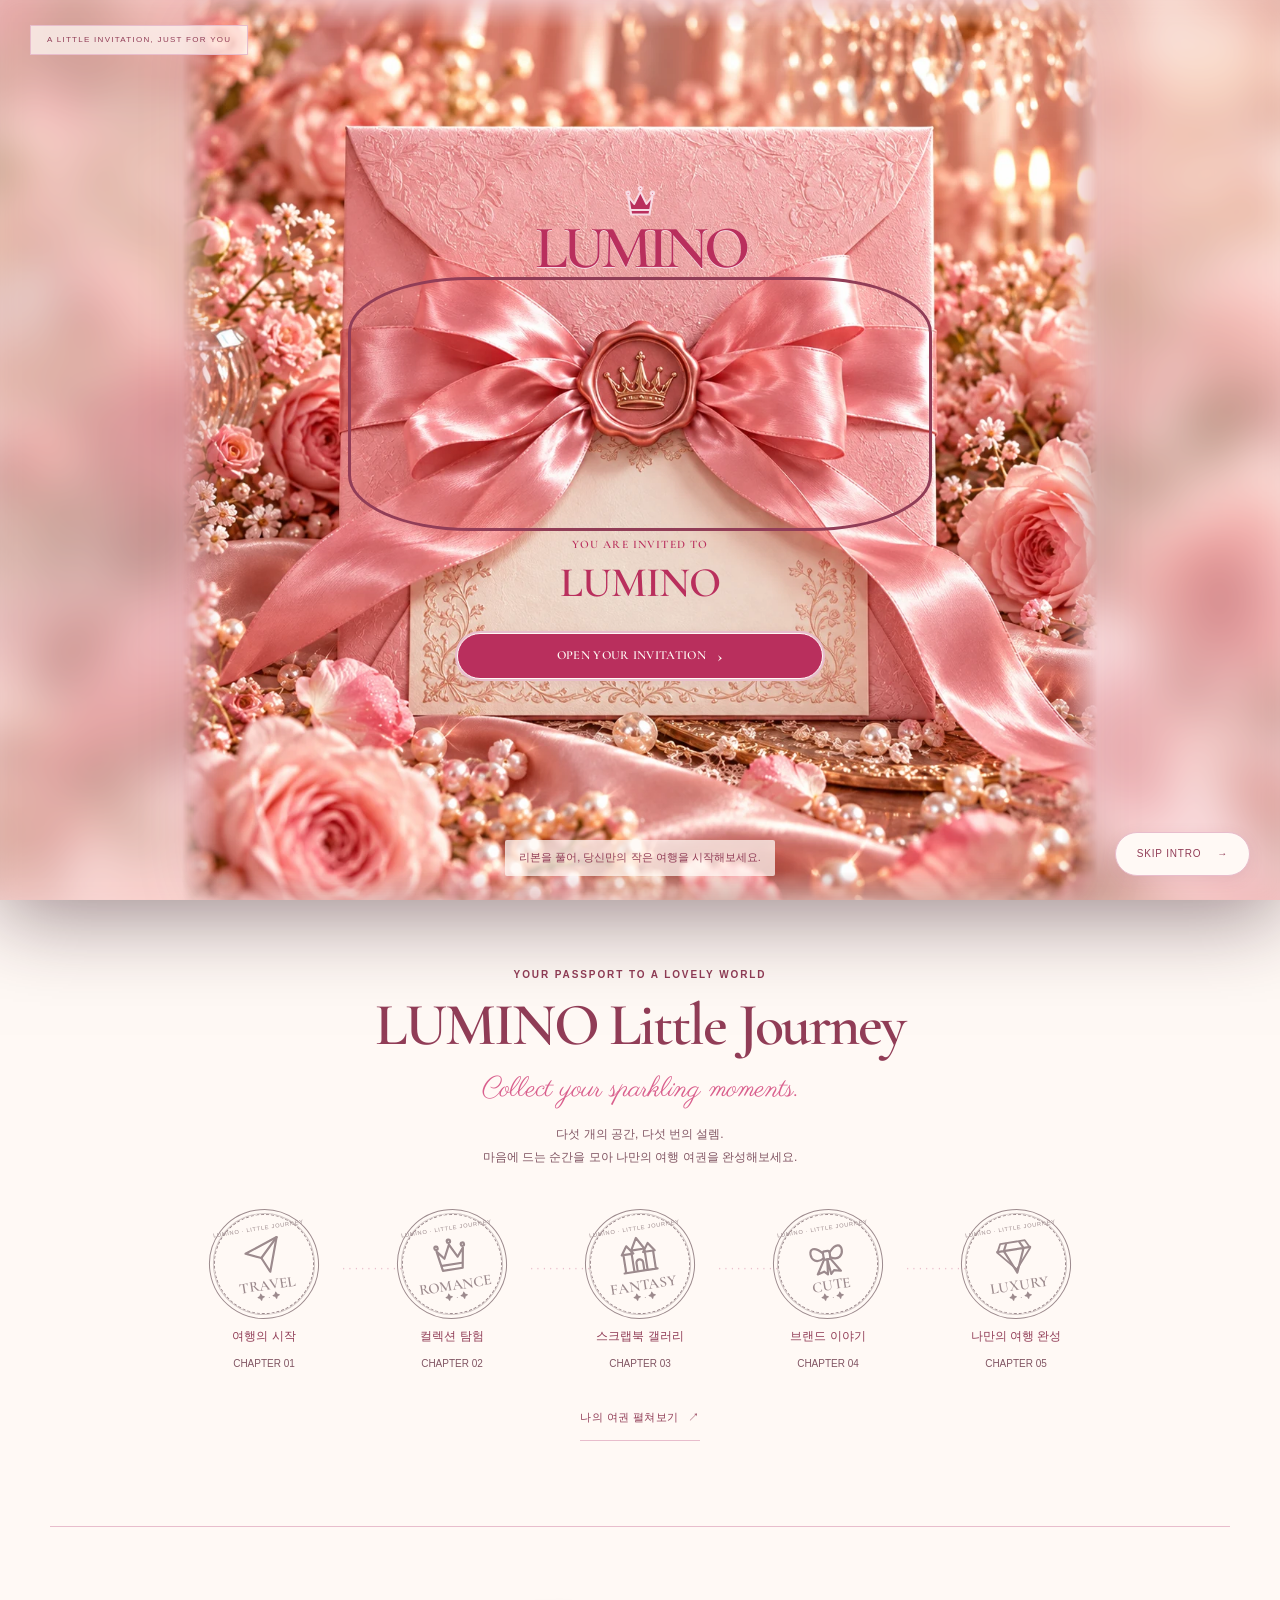
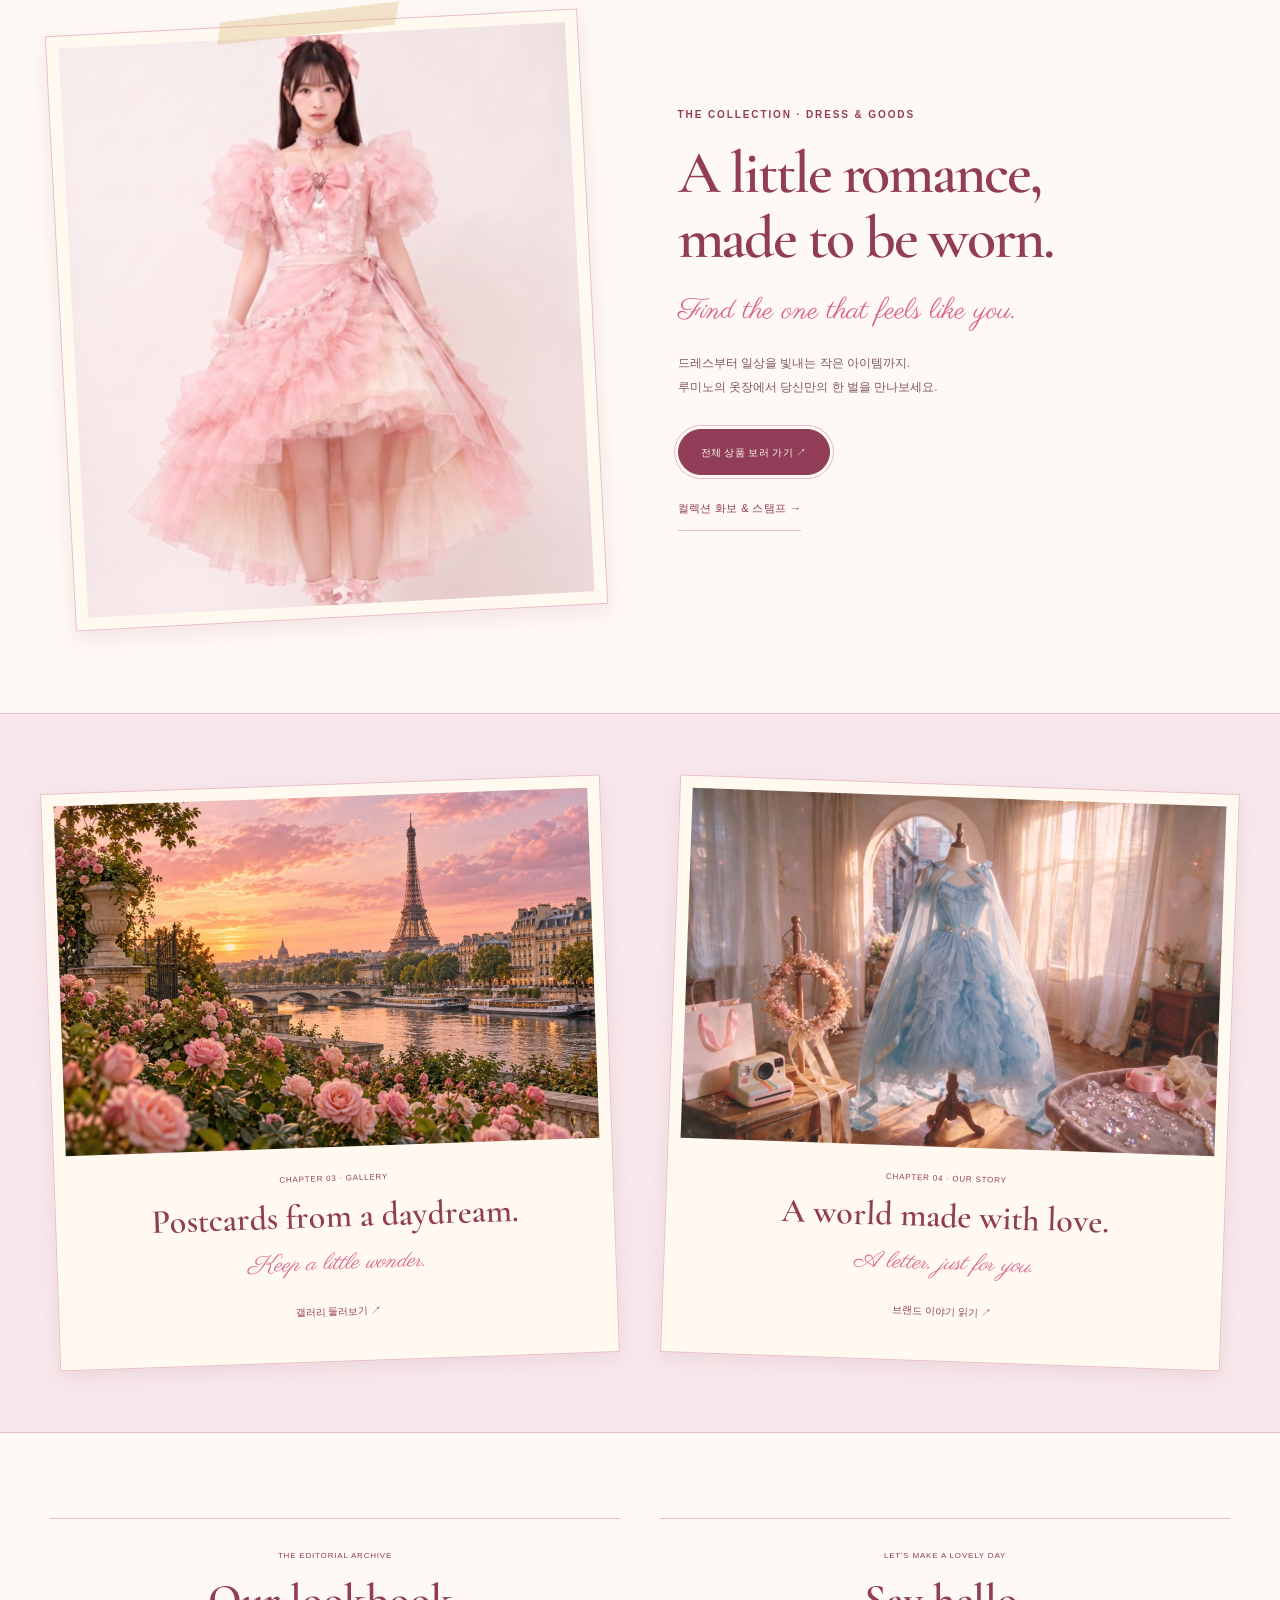
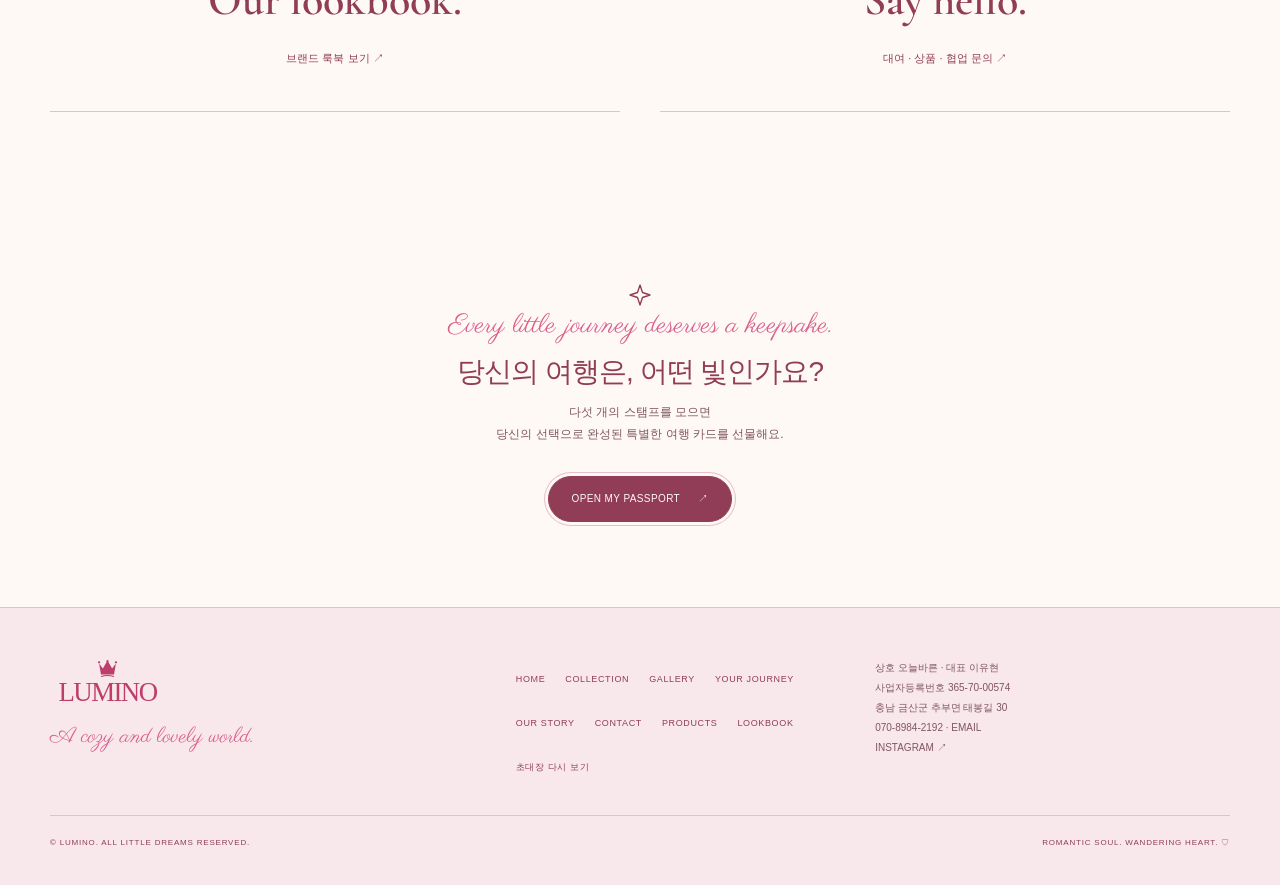
==== commit 57feeac7: "[박수훈] LUMINO 독립 페이지와 상품 동선 복구 및 초대장 개선" ====
--- a/index.html
+++ b/index.html
@@ -24,7 +24,7 @@
         <h1 id="hero-title" class="brand-wordmark">LUMIN<span>O<i aria-hidden="true">✦</i></span></h1>
         <p class="script hero-script">A Sparkling Little Journey,<br>A Cozy and Lovely World.</p>
         <p class="hero-description">반짝이는 작은 여행,<br>포근하고 사랑스러운 순간을 선물해요.</p>
-        <div class="hero-buttons"><a class="l-btn" href="#story">DISCOVER OUR WORLD <span aria-hidden="true">↗</span></a><a class="l-btn outline" href="#collection">EXPLORE COLLECTION <span aria-hidden="true">→</span></a></div>
+        <div class="hero-buttons"><a class="l-btn" href="about.html">DISCOVER OUR WORLD <span aria-hidden="true">↗</span></a><a class="l-btn outline" href="products.html">EXPLORE COLLECTION <span aria-hidden="true">→</span></a></div>
         <button type="button" class="quiet-link hero-invitation" data-action="replay-intro">초대장 다시 보기 ↗</button>
       </div>
       <div class="hero-postcard" aria-hidden="true"><span>POSTCARD No. 01</span><p class="script">Let's travel<br>together!</p><i>♡</i></div>
@@ -37,26 +37,15 @@
       <div id="chapter-map" class="chapter-map"></div>
       <button class="quiet-link" data-action="passport">나의 여권 펼쳐보기 <span aria-hidden="true">↗</span></button>
     </section>
-    <section id="collection" class="chapter collection-chapter reveal" aria-labelledby="collection-title">
-      <header class="chapter-heading"><div><p class="eyebrow">CHAPTER 02 · A LITTLE ROMANCE</p><h2 id="collection-title">Dressed in a daydream.</h2><p>오늘의 당신을 가장 설레게 하는 한 벌.</p></div><span class="chapter-script script">Find your little romance ♡</span></header>
-      <div id="collection-grid" class="editorial-collection"></div>
-      <div class="chapter-footnote"><p><span data-icon="crown"></span>화보를 열고 MY FAVORITE를 누르면 ROMANCE 스탬프를 받아요.</p><a class="quiet-link" href="products.html">전체 제품 &amp; 상세 안내 ↗</a></div>
+    <section class="chapter home-editorial reveal" aria-labelledby="home-collection-title">
+      <a class="home-editorial-photo" href="products.html"><img src="images/layover-pink-front.jpg" alt="핑크 프릴 드레스 컬렉션 만나보기" loading="lazy" width="1200" height="1600"><span class="photo-tape" aria-hidden="true"></span></a>
+      <div><p class="eyebrow">THE COLLECTION · DRESS & GOODS</p><h2 id="home-collection-title">A little romance,<br>made to be worn.</h2><p class="script">Find the one that feels like you.</p><p>드레스부터 일상을 빛내는 작은 아이템까지.<br>루미노의 옷장에서 당신만의 한 벌을 만나보세요.</p><a class="l-btn" href="products.html">전체 상품 보러 가기 ↗</a><a class="quiet-link" href="products.html#editorial">컬렉션 화보 & 스탬프 →</a></div>
     </section>
-    <section id="gallery" class="gallery-chapter reveal" aria-labelledby="gallery-title">
-      <div class="chapter">
-        <header class="section-intro"><p class="eyebrow">CHAPTER 03 · POSTCARDS FROM OUR WORLD</p><h2 id="gallery-title">The little things we love.</h2><p class="script">A scrapbook of lovely moments.</p><p>오래 간직하고 싶은 장면을 한 장 골라보세요.</p></header>
-        <div id="gallery-filters" class="gallery-filters" role="group" aria-label="갤러리 카테고리"></div>
-        <div id="gallery-grid" class="scrapbook-grid" aria-live="polite"></div>
-        <div class="chapter-footnote"><p><span data-icon="castle"></span>사진을 열고 마음에 드는 장면을 저장하면 FANTASY 스탬프를 받아요.</p><a class="quiet-link" href="portfolio.html">브랜드 룩북 더 보기 ↗</a></div>
-      </div>
+    <section class="home-destinations" aria-label="루미노의 다른 여행지">
+      <a class="destination-postcard" href="gallery.html"><img src="images/lumino-paris.jpg" alt="핑크빛 파리의 여행 엽서" loading="lazy" width="1024" height="1024"><span><small>CHAPTER 03 · GALLERY</small><strong>Postcards from a daydream.</strong><em class="script">Keep a little wonder.</em><b>갤러리 둘러보기 ↗</b></span></a>
+      <a class="destination-postcard" href="about.html"><img src="images/layover-room.jpg" alt="루미노의 드레스와 리본으로 꾸민 공간" loading="lazy" width="1200" height="1600"><span><small>CHAPTER 04 · OUR STORY</small><strong>A world made with love.</strong><em class="script">A letter, just for you.</em><b>브랜드 이야기 읽기 ↗</b></span></a>
     </section>
-    <section id="journey" class="chapter taste-chapter reveal" aria-labelledby="journey-title">
-      <div class="taste-heading"><p class="eyebrow">CHAPTER 05 · YOUR VERY OWN JOURNEY</p><h2 id="journey-title">Where will your<br>heart take you?</h2><p class="script">Make it a little more you.</p><p>세 가지 작은 선택으로 완성하는<br>당신만의 반짝이는 여행 스타일.</p><div class="ticket-note"><span>LUMINO AIRLINES</span><strong>YOU <i>✈</i> YOUR DREAM</strong><small>ONE WAY TO YOUR LOVELY WORLD</small></div></div>
-      <div class="taste-paper"><div class="taste-progress" id="taste-progress"></div><form id="taste-form"></form><div id="taste-result" hidden></div></div>
-    </section>
-    <section id="story" class="story-chapter reveal" aria-labelledby="story-title">
-      <div class="chapter story-layout"><div class="story-photo"><img src="images/layover-room.jpg" alt="프릴 드레스와 리본으로 가득한 루미노의 로맨틱한 공간" loading="lazy" width="1200" height="1600"><span class="photo-tape" aria-hidden="true"></span><p class="script">Made of little dreams.</p><span class="story-postmark" aria-hidden="true">WITH LOVE<br>♡<br>LUMINO</span></div><div class="story-letter"><p class="eyebrow">CHAPTER 04 · A LETTER FROM LUMINO</p><h2 id="story-title">Our little world,<br>with love.</h2><div id="story-copy"></div><div id="story-end"><p class="script">With love, LUMINO</p><p class="ribbon-hint">편지 끝에 묶인 리본에 작은 비밀을 숨겨두었어요.</p><button class="secret-ribbon" data-action="ribbon" aria-label="편지의 숨겨진 리본 풀기"><span data-icon="bow"></span><span>이 리본을 살짝 풀어볼까요?</span></button><p id="ribbon-message" role="status"></p></div></div></div>
-    </section>
+    <section class="chapter home-directory" aria-label="브랜드 안내"><a href="portfolio.html"><span>THE EDITORIAL ARCHIVE</span><strong>Our lookbook.</strong><small>브랜드 룩북 보기 ↗</small></a><a href="contact.html"><span>LET'S MAKE A LOVELY DAY</span><strong>Say hello.</strong><small>대여 · 상품 · 협업 문의 ↗</small></a></section>
     <section class="chapter closing-note reveal"><span data-icon="sparkle"></span><p class="script">Every little journey deserves a keepsake.</p><h2>당신의 여행은, 어떤 빛인가요?</h2><p>다섯 개의 스탬프를 모으면<br>당신의 선택으로 완성된 특별한 여행 카드를 선물해요.</p><button class="l-btn" data-action="passport">OPEN MY PASSPORT <span aria-hidden="true">↗</span></button></section>
   </main>
   <footer class="lumino-footer" data-shared-footer></footer>
--- a/lumino.css
+++ b/lumino.css
@@ -54,18 +54,16 @@
 .passport-fab{position:fixed;right:18px;bottom:max(18px,env(safe-area-inset-bottom));z-index:60;display:flex;gap:10px;align-items:center;border:0;background:var(--cream);box-shadow:0 4px 24px var(--shadow-tint);border-radius:5px;padding:8px 12px 8px 7px;text-align:left}.mini-passport{width:40px;height:53px;background:var(--burgundy);border:3px double var(--gold);border-radius:3px 6px 6px 3px;display:flex;flex-direction:column;align-items:center;justify-content:center;transform:rotate(-9deg);color:var(--gold);box-shadow:2px 3px 4px var(--shadow-tint)}.mini-passport .icon{width:23px;height:23px}.mini-passport small{font-size:4px;letter-spacing:.06em}.passport-fab>span:last-child{display:flex;flex-direction:column;font-size:8px;letter-spacing:.1em}.passport-fab strong{font-family:var(--font-serif);font-size:19px;font-weight:500}.passport-fab.new-stamp{animation:passport-shake .5s ease-in-out}
 .l-dialog{position:fixed;inset:0;width:min(880px,calc(100% - 30px));max-height:90dvh;margin:auto;padding:35px 22px;border:1px solid var(--rose-line);background:var(--cream);color:var(--burgundy);box-shadow:0 15px 80px var(--modal-shadow);overflow:auto;border-radius:3px;overscroll-behavior:contain}.l-dialog::backdrop{background:var(--modal-shadow);backdrop-filter:blur(7px)}.l-dialog[open]{animation:dialog-appear .3s ease-out}.l-dialog:not([open]){display:none}.l-dialog .dialog-close{position:absolute;right:8px;top:8px;z-index:5;background:var(--cream);border:1px solid var(--rose-line)}.dialog-heading{margin:0 35px 24px 0}.dialog-heading h2{font-size:38px;margin:8px 0}.dialog-heading p{font-size:12px;color:var(--muted-rose)}body:has(.l-dialog[open]){overflow:hidden}.detail-layout{display:grid;gap:25px}.detail-picture img{width:100%;max-height:58dvh;object-fit:contain;background:var(--pink-paper)}.detail-copy h2{font-size:42px;margin:10px 0 15px}.detail-copy>p:not(.eyebrow){font-size:13px;color:var(--muted-rose);line-height:1.9;margin-bottom:22px}.detail-copy .l-btn{margin:5px 4px}.detail-copy .detail-hint{font-size:10px!important;margin-top:18px}.detail-thumbnails{display:flex;gap:10px;margin-top:10px}.detail-thumbnails button{border:1px solid var(--rose-line);padding:3px;background:var(--cream);width:60px;min-height:70px}.detail-thumbnails img{width:100%;height:70px;object-fit:cover}
 .passport-dialog{width:100%;max-height:88dvh;inset:auto 0 0;margin:0;border-radius:22px 22px 0 0;padding:32px 20px 25px}.passport-dialog::before{content:'';width:35px;height:4px;background:var(--rose-line);border-radius:3px;position:absolute;left:calc(50% - 17px);top:10px}.passport-book{display:grid;border:1px solid var(--rose-line);box-shadow:5px 5px 0 var(--pink);background:var(--paper)}.passport-page{padding:25px 20px;text-align:center;position:relative}.passport-page h2{font-size:27px;margin:10px 0}.passport-page>.script{font-size:24px}.passport-left{background:var(--pink-paper);border-bottom:1px solid var(--rose-line)}.passport-left .passport-crest{width:46px;height:46px;margin:10px auto 0;display:block;color:var(--gold-ink)}.passport-left .traveler-label{display:block;font-size:9px;letter-spacing:.1em;margin-top:15px}.traveler-input{border:0;border-bottom:1px solid var(--rose-line);background:transparent;padding:10px;width:100%;max-width:240px;color:var(--burgundy);text-align:center;font-family:var(--font-serif);font-size:22px;min-height:44px}.passport-left .passport-small{font-size:9px;margin-top:15px;color:var(--muted-rose)}.passport-stamps{display:grid;grid-template-columns:repeat(3,1fr);gap:18px 7px;margin:20px auto;max-width:360px}.passport-stamp-button{display:flex;flex-direction:column;align-items:center;gap:8px;background:transparent;border:0;padding:0;min-height:110px}.passport-stamp-button>small{font-size:8px;line-height:1.2;min-height:16px}.passport-stamps .stamp{width:80px;height:80px}.passport-stamps .stamp-orbit{font-size:4px;top:9px}.passport-stamps .stamp .icon{width:28px;height:28px}.passport-stamps .stamp strong{font-size:11px}.passport-guide{font-size:11px;text-align:left;padding:15px;border:1px dashed var(--rose-line);background:var(--cream)}.passport-guide p{margin-bottom:10px}.passport-progress-label{display:flex;justify-content:space-between;font-size:8px;letter-spacing:.05em;margin:25px 0 8px}.journey-progress{appearance:none;width:100%;height:7px;border:0;display:block;border-radius:10px;overflow:hidden;background:var(--pink)}.journey-progress::-webkit-progress-bar{background:var(--pink)}.journey-progress::-webkit-progress-value{background:var(--rose);border-radius:10px}.journey-progress::-moz-progress-bar{background:var(--rose)}.remaining-copy{font-size:10px;margin:9px 0 20px;color:var(--muted-rose)}
-.intro-dialog{width:100%;height:100dvh;max-height:100dvh;max-width:none;border:0;border-radius:0;background:radial-gradient(ellipse at 50% 50%,var(--cream) 20%,var(--pink) 100%);padding:0;overflow:hidden}.intro-scene{min-height:100%;display:flex;flex-direction:column;align-items:center;justify-content:center;position:relative;padding:50px 20px}.intro-scene::before{content:'✧';position:absolute;font:200px var(--font-serif);left:3%;top:5%;color:var(--cream);transform:rotate(10deg)}.intro-scene::after{content:'✧';position:absolute;font:170px var(--font-serif);right:5%;bottom:7%;color:var(--cream)}.intro-eyebrow{position:absolute;top:40px;font-size:9px;letter-spacing:.2em}.envelope{width:min(430px,90vw);height:280px;margin:50px 0 35px;position:relative;perspective:1000px;filter:drop-shadow(0 20px 30px var(--shadow-tint));transform:rotate(-5deg)}.envelope-back{position:absolute;inset:0;background:var(--rose);border-radius:5px}.invitation-letter{position:absolute;inset:15px 18px;background:var(--paper);border:5px double var(--rose-line);text-align:center;padding:25px 10px;transition:transform 1.5s .8s ease,opacity 1s;z-index:2}.invitation-letter .icon{width:24px;height:24px;color:var(--logo-rose)}.invitation-letter p{font-size:8px;letter-spacing:.12em;margin:3px 0}.invitation-letter h2{font-family:var(--font-serif);font-size:45px;color:var(--logo-rose);margin:5px 0}.invitation-letter .script{font-size:18px;letter-spacing:0;margin-top:8px}.envelope-front{position:absolute;inset:0;background:linear-gradient(35deg,var(--pink) 25%,var(--rose-line) 75%);clip-path:polygon(0 0,50% 62%,100% 0,100% 100%,0 100%);z-index:3;border-radius:5px}.envelope-flap{position:absolute;top:0;left:0;right:0;height:62%;background:linear-gradient(var(--rose-line),var(--pink));clip-path:polygon(0 0,100% 0,50% 100%);transform-origin:top;transition:transform 1.3s .4s;z-index:4}.ribbon-band{position:absolute;top:50%;left:0;right:0;height:43px;background:linear-gradient(var(--rose-line),var(--pink),var(--rose),var(--pink));z-index:5;box-shadow:0 2px 6px var(--shadow-tint);transition:transform 1s,opacity .8s}.envelope-bow{position:absolute;top:calc(50% - 47px);left:calc(50% - 64px);color:var(--rose);z-index:6;transition:transform 1s,opacity .8s}.envelope-bow .icon{width:128px;height:128px;fill:var(--pink);stroke-width:.8;filter:drop-shadow(0 4px 3px var(--shadow-tint))}.envelope-seal{position:absolute;top:calc(50% - 1px);left:calc(50% - 20px);width:40px;height:40px;border-radius:50%;background:var(--burgundy);border:4px double var(--gold);color:var(--gold);z-index:7;display:grid;place-items:center;transition:opacity .8s,transform 1s}.envelope-seal .icon{width:23px;height:23px}.envelope-hit{position:absolute;inset:0;border:0;background:none;z-index:8;cursor:pointer}.envelope:hover .envelope-bow{animation:ribbon-wiggle .7s ease-in-out}.intro-opening .ribbon-band{transform:translateX(-100%);opacity:0}.intro-opening .envelope-bow{transform:translateX(120px) rotate(40deg);opacity:0}.intro-opening .envelope-seal{transform:translateY(80px);opacity:0}.intro-opening .envelope-flap{transform:rotateX(180deg);z-index:1}.intro-opening .invitation-letter{transform:translateY(-110px);z-index:4}.intro-opening .envelope{animation:envelope-reveal 4.5s ease forwards}.intro-note{font-family:var(--font-script);font-size:26px;margin-top:22px;color:var(--rose);text-align:center}.skip-intro{position:absolute;right:25px;bottom:25px;z-index:5;min-height:44px;padding:10px 18px;background:transparent;border:1px solid var(--rose-line);border-radius:25px;font-size:10px;letter-spacing:.12em}.intro-particles{position:absolute;inset:0;pointer-events:none}.intro-particles i{position:absolute;left:50%;top:50%;color:var(--rose);font-style:normal;opacity:0}.intro-opening .intro-particles i{animation:heart-burst 1.8s 1.3s ease-out both}
 .toast{position:fixed;bottom:100px;left:50%;transform:translate(-50%,20px);opacity:0;pointer-events:none;z-index:200;width:max-content;max-width:calc(100% - 30px);padding:14px 20px;background:var(--cream);color:var(--burgundy);border:1px solid var(--rose-line);box-shadow:0 4px 25px var(--shadow-tint);font-size:12px;display:flex;align-items:center;gap:10px;transition:opacity .2s,transform .2s}.toast.visible{opacity:1;transform:translate(-50%,0)}.toast .icon{color:var(--rose)}.stamp-flight{position:fixed;left:calc(50% - 47px);top:45%;z-index:210;pointer-events:none;animation:stamp-land 1.7s ease-in-out forwards;filter:drop-shadow(0 7px 12px var(--shadow-tint))}.stamp-flight::before,.stamp-flight::after{position:absolute;content:'✦ ♡ ✧';white-space:nowrap;color:var(--rose);font-size:25px;animation:sparkle-burst 1.4s ease-out forwards}.stamp-flight::after{transform:rotate(180deg);left:20px;top:70px}
 .completion-dialog{text-align:center;padding:50px 22px}.completion-dialog .script{font-size:32px}.completion-dialog h2{font-size:42px;margin:12px 0}.completion-dialog>p{font-size:12px}.completion-book{display:flex;justify-content:center;gap:10px;flex-wrap:wrap;background:var(--paper);border:5px double var(--rose-line);padding:25px 15px;box-shadow:4px 5px 0 var(--pink);margin:25px auto;max-width:650px}.completion-book .stamp{animation:stamp-celebrate 1.4s ease both}.completion-dialog .l-btn{margin-top:15px}.card-dialog{width:min(1000px,calc(100% - 20px))}.travel-card-canvas{display:block;width:100%;height:auto;box-shadow:0 5px 20px var(--shadow-tint);background:var(--pink-paper)}.card-actions{display:flex;justify-content:center;gap:16px;flex-wrap:wrap;margin:25px 0 5px}.card-notice{font-size:10px;color:var(--muted-rose);text-align:center;margin:18px auto 0;max-width:600px}.card-status{font-size:12px;padding:10px;text-align:center}.card-loading{min-height:180px;display:grid;place-items:center;background:var(--pink-paper)}
 .search-input{width:100%;padding:14px;border:1px solid var(--rose-line);color:var(--burgundy);background:var(--paper);font-size:14px;min-height:48px}.search-results,.favorites-list{display:grid;gap:12px;margin-top:22px}.search-result{display:flex;gap:16px;text-align:left;align-items:center;background:none;border:0;border-bottom:1px solid var(--rose-line);padding:10px 0;min-height:70px}.search-result img{width:65px;height:72px;object-fit:cover}.search-result strong{font-family:var(--font-serif);font-size:24px;font-weight:500;display:block}.search-result small{display:block;font-size:10px}.favorites-row{display:flex;gap:10px;align-items:center}.favorites-row .search-result{flex:1;min-width:0}.empty-state{font-size:13px;text-align:center;padding:40px 15px}.noscript-note{position:fixed;bottom:0;background:var(--cream);color:var(--burgundy);width:100%;padding:15px;text-align:center;z-index:400}
-@media(max-width:719px){.detail-dialog{width:100%;height:100dvh;max-height:100dvh;border-radius:0;padding:58px 22px 25px}.detail-picture img{max-height:52dvh}.hero-content .eyebrow{font-size:8px;letter-spacing:.12em}.intro-note{font-size:23px}.envelope{height:245px}.invitation-letter{padding:15px 8px}.invitation-letter h2{font-size:40px}}
+@media(max-width:719px){.detail-dialog{width:100%;height:100dvh;max-height:100dvh;border-radius:0;padding:58px 22px 25px}.detail-picture img{max-height:52dvh}.hero-content .eyebrow{font-size:8px;letter-spacing:.12em}}
 @media(min-width:720px){.header-inner{padding:12px 35px}.lumino-logo{width:120px}.lumino-logo img{height:48px}.header-tools{gap:4px}.desktop-passport{display:grid}.dream-hero{min-height:690px}.dream-scenery{object-position:center 48%}.hero-content{text-align:center;width:55%;max-width:660px;margin:0;padding:78px 10px 115px 45px}.hero-haze{background:linear-gradient(90deg,var(--cream-glow),transparent 65%)}.hero-content .brand-wordmark{font-size:clamp(90px,12vw,165px)}.hero-script{font-size:31px}.hero-crown .icon{width:48px;height:48px}.hero-description{margin-top:27px}.hero-buttons{gap:15px}.hero-bottom{justify-content:space-between;left:40px;right:40px;bottom:28px}.hero-bottom>span{display:block}.hero-postcard{display:block;position:absolute;right:28px;bottom:70px;background:var(--paper);padding:15px 20px;transform:rotate(8deg);text-align:center;border:1px solid var(--rose-line);box-shadow:0 3px 12px var(--shadow-tint)}.hero-postcard>span{font-size:6px;letter-spacing:.12em}.hero-postcard p{font-size:26px;line-height:1.1}.hero-postcard i{font-style:normal;font-size:25px}.flight-path{top:16%;right:21%;width:240px;color:var(--rose);z-index:0}.chapter{width:min(1180px,calc(100% - 80px));padding:85px 0}.section-intro{margin-bottom:40px}.chapter-map{flex-wrap:nowrap;gap:25px;max-width:900px;margin:35px auto 24px}.chapter-stop{flex:1}.chapter-stop+.chapter-stop::before{content:'··········';position:absolute;top:49px;left:-36px;color:var(--rose-line);letter-spacing:3px}.stamp{width:110px;height:110px}.stamp .icon{width:40px;height:40px}.stamp strong{font-size:15px}.stamp-orbit{font-size:5.7px;top:13px}.chapter-heading{flex-direction:row;justify-content:space-between;align-items:end;margin-bottom:35px}.chapter-script{font-size:30px;margin-bottom:5px}.editorial-collection{grid-template-columns:repeat(3,minmax(0,1fr));gap:25px;align-items:start}.collection-item:nth-child(2){margin-top:55px}.look-photo img{height:370px}.look-caption h3{font-size:30px}.look-category{font-size:8px}.chapter-footnote{margin-top:40px}.scrapbook-grid{grid-template-columns:repeat(3,minmax(0,1fr));gap:45px 35px;padding:15px}.polaroid-card{padding:12px 12px 15px}.polaroid-card img{height:245px}.polaroid-card:nth-child(3n) img{height:270px}.polaroid-caption{font-size:25px}.polaroid-category{font-size:7px}.gallery-filter{font-size:9px;padding:10px 16px}.taste-chapter{grid-template-columns:.85fr 1.15fr;gap:65px;align-items:center}.taste-paper{padding:32px}.story-layout{grid-template-columns:.9fr 1.1fr;gap:80px;align-items:center}.story-photo{margin:10px}.story-letter{padding:0}.story-paragraph p{font-size:12px}.footer-top{grid-template-columns:1.2fr .9fr 1fr;gap:40px}.lumino-footer{padding:50px 40px 35px}.passport-fab{right:25px;bottom:25px}.l-dialog{padding:40px}.detail-layout{grid-template-columns:1.05fr 1fr;align-items:center;gap:35px}.passport-dialog{width:min(850px,calc(100% - 40px));inset:0;margin:auto;max-height:90dvh;border-radius:4px;padding:35px}.passport-dialog::before{display:none}.passport-book{grid-template-columns:.8fr 1.2fr}.passport-left{border-bottom:0;border-right:1px solid var(--rose-line);display:flex;flex-direction:column;justify-content:center;align-items:center}.passport-page{padding:30px 22px}.passport-left .passport-crest{width:65px;height:65px}.passport-page h2{font-size:32px}.small-stamp{width:74px;height:74px}.small-stamp .icon{width:24px;height:24px}.small-stamp strong{font-size:10px}.small-stamp .stamp-orbit{font-size:3.6px;top:8px}.card-dialog{padding:40px}.completion-dialog{padding:50px}.completion-book{gap:20px}.toast{bottom:35px}.ticket-note{margin-top:40px}.closing-note h2{font-size:28px}}
 @media(min-width:1024px){.main-navigation{display:flex;position:static;padding:0;background:transparent;box-shadow:none;border:0;gap:20px}.main-navigation a{font-size:9px;letter-spacing:.06em;padding:15px 4px}.main-navigation a.active::after{right:calc(50% - 3px);bottom:0;font-size:8px}.mobile-menu-toggle{display:none}.header-inner{min-height:82px;padding:9px 5%}.hero-content{padding:80px 10px 105px 60px}.hero-description{font-size:13px}.hero-script{font-size:36px}.dream-hero{min-height:700px}.hero-buttons .l-btn{font-size:9px;padding:14px 18px}.look-photo img{height:440px}.story-layout{gap:100px}.chapter-stop small{font-size:10px}.chapter-stop{font-size:12px}.chapter-map{gap:40px}.hero-postcard{right:45px;bottom:100px;padding:20px 25px}.hero-postcard p{font-size:30px}.story-paragraph p{font-size:13px}}
 @media(min-width:1440px){.dream-hero{min-height:780px}.hero-content{padding-top:110px;margin-left:3%;max-width:710px}.hero-content .brand-wordmark{font-size:175px}.hero-script{font-size:40px}.look-photo img{height:475px}}
 @keyframes ribbon-wiggle{0%,100%{rotate:0deg}30%{rotate:-6deg}70%{rotate:6deg}}
 @keyframes plane-flight{0%,100%{transform:translate(0,0)}50%{transform:translate(-60px,30px)}}
 @keyframes dialog-appear{from{opacity:0;translate:0 20px}to{opacity:1;translate:0 0}}
-@keyframes envelope-reveal{0%,65%{opacity:1}100%{opacity:0;transform:rotate(0) scale(1.18)}}
 @keyframes heart-burst{0%{opacity:0;transform:translate(0,0) scale(.3)}20%{opacity:1}100%{opacity:0;transform:translate(var(--burst-x),var(--burst-y)) scale(1.3)}}
 @keyframes stamp-land{0%{opacity:0;transform:scale(2.5) rotate(30deg)}22%{opacity:1;transform:scale(.9) rotate(-8deg)}30%{transform:scale(1.05)}62%{opacity:1;transform:scale(1) rotate(-8deg)}100%{opacity:0;left:calc(100% - 100px);top:calc(100% - 90px);transform:scale(.3) rotate(18deg)}}
 @keyframes sparkle-burst{0%,20%{opacity:0}35%{opacity:1}100%{opacity:0;translate:-40px -45px;scale:1.8}}
@@ -80,11 +78,6 @@
 @media(min-width:720px){.toast[popover]{bottom:35px}}
 .legacy-page .page-head{padding-top:65px}.legacy-page .page-head h1{font-family:var(--font-main);font-weight:500;font-size:clamp(30px,5vw,58px)}.legacy-page .btn{background:var(--burgundy);border:1px solid var(--burgundy);box-shadow:none;font-weight:500}.legacy-page .card{border-color:var(--rose-line);box-shadow:none}.legacy-page .collection-note{background:var(--pink-paper)}
 
-.envelope-brand{position:absolute;top:27px;left:0;right:0;text-align:center;z-index:5;font:36px var(--font-serif);letter-spacing:-2px;color:var(--logo-rose);transition:opacity .6s}
-.envelope-address{position:absolute;left:0;right:0;bottom:27px;text-align:center;z-index:5;font-size:8px;letter-spacing:.13em;color:var(--burgundy);transition:opacity .6s}
-.intro-opening .envelope-brand,.intro-opening .envelope-address{opacity:0}
-.envelope-bow::before,.envelope-bow::after{content:'';position:absolute;top:26px;width:55px;height:46px;border-radius:65% 25% 40% 15%;background:linear-gradient(135deg,var(--cream),var(--pink),var(--rose),var(--pink));box-shadow:inset 0 1px 3px var(--cream),0 3px 5px var(--shadow-tint)}
-.envelope-bow::before{left:9px;transform:rotate(25deg)}.envelope-bow::after{right:9px;transform:scaleX(-1) rotate(25deg)}
 /* 세로 화면에서는 문구 아래로 화보를 내려 모델 얼굴과 버튼이 겹치지 않게 합니다. */
 @media(max-width:719px){
   .dream-hero{min-height:910px;background:var(--cream)}
@@ -110,11 +103,81 @@
 @media(max-width:719px){.hero-haze{background:linear-gradient(180deg,var(--cream) 38%,var(--cream-glow) 46%,transparent 65%,transparent 90%,var(--cream-glow))}.passport-left h2 br{display:inline}.passport-left h2 br::after{content:''}}
 
 .flight-path>svg{overflow:visible}
-.envelope::after{content:'✦';position:absolute;left:-20px;top:40px;z-index:8;font-size:27px;color:var(--rose);opacity:0;pointer-events:none}
-.envelope:hover::after{animation:invitation-twinkle 1.2s ease-in-out infinite}
-@keyframes invitation-twinkle{0%,100%{opacity:0;scale:.6}50%{opacity:1;scale:1.1}}
 
 /* 초대장 재생은 여행 기록을 초기화하지 않습니다. */
 .hero-invitation{margin-top:12px}.invitation-replay{margin-top:12px;flex-shrink:0}
 .footer-navigation button{border:0;padding:0;background:none;color:inherit;font-family:inherit}
-.intro-scene::before,.intro-scene::after{pointer-events:none}
+
+/* 사진 속 편지 위에 실제 HTML 문구와 버튼을 배치합니다. */
+.sr-only{position:absolute;width:1px;height:1px;padding:0;margin:-1px;overflow:hidden;clip-path:inset(50%);white-space:nowrap;border:0}
+.l-dialog.intro-dialog{width:100%;height:100dvh;max-height:100dvh;max-width:none;margin:0;padding:0;border:0;border-radius:0;background:var(--pink-paper);overflow:hidden;isolation:isolate}
+.invitation-ambient{position:absolute;inset:-35px;z-index:-1;overflow:hidden;background:var(--pink-paper)}
+.invitation-ambient img{width:100%;height:100%;object-fit:cover;filter:blur(24px);opacity:.65}
+.invitation-ambient::after{content:'';position:absolute;inset:0;background:color-mix(in srgb,var(--pink-paper) 25%,transparent)}
+.invitation-theatre{height:100%;display:flex;flex-direction:column;align-items:center;justify-content:center;position:relative}
+.invitation-stage{position:relative;flex:none;width:min(145vw,calc(100dvh - 140px),1000px);aspect-ratio:1;container-type:inline-size;isolation:isolate;filter:drop-shadow(0 10px 30px var(--shadow-tint))}
+.invitation-frame{position:absolute;inset:0;width:100%;height:100%;object-fit:contain;pointer-events:none;mask-image:linear-gradient(90deg,transparent,black 4%,black 96%,transparent),linear-gradient(0deg,transparent,black 4%,black 96%,transparent);mask-composite:intersect}
+.frame-closed{z-index:0}.frame-untied{z-index:1;opacity:0}.frame-open{z-index:2;opacity:0}
+.invitation-cover-logo{position:absolute;z-index:3;top:21%;left:34%;width:32%;display:flex;flex-direction:column;align-items:center;color:var(--logo-rose);pointer-events:none;text-shadow:0 1px 0 var(--pink)}
+.invitation-cover-logo .icon{width:4cqw;height:4cqw;fill:var(--logo-rose);stroke:var(--pink)}
+.invitation-cover-logo span{font:500 6.6cqw/.9 var(--font-serif);letter-spacing:-.07em}
+.invitation-address{position:absolute;z-index:3;top:59.4%;left:28%;width:44%;text-align:center;pointer-events:none;color:var(--logo-rose)}
+.invitation-address p{font:500 max(8px,1.25cqw)/1.4 var(--font-serif);letter-spacing:.1em}
+.invitation-address h2{font:500 4.6cqw/1.05 var(--font-serif);margin-top:1cqw;letter-spacing:-.02em}
+.lumino-site .invitation-open-button{position:absolute;z-index:5;top:70%;left:30%;width:40%;min-height:44px;padding:1.2cqw .6cqw;gap:1.2cqw;font:500 max(9px,1.35cqw)/1.2 var(--font-serif);letter-spacing:.025em;border-color:var(--cream);background:var(--logo-rose);box-shadow:0 0 0 2px var(--rose-line),0 4px 12px var(--shadow-tint)}
+.invitation-open-button span{font-size:1.5em}.invitation-open-button:hover{background:var(--burgundy)}
+.lumino-site .invitation-ribbon-hit{position:absolute;z-index:4;top:32%;left:19%;width:62%;height:26%;border:0;background:transparent;border-radius:20%;cursor:pointer;opacity:1}
+.ribbon-glint{position:absolute;left:25%;top:25%;font:5cqw serif;color:var(--cream);opacity:0;text-shadow:0 0 10px var(--cream);pointer-events:none}
+.invitation-stage:has(.invitation-ribbon-hit:hover) .frame-closed{animation:satin-breathe 1.4s ease-in-out infinite}
+.invitation-ribbon-hit:hover .ribbon-glint,.invitation-ribbon-hit:focus-visible .ribbon-glint{animation:invitation-glint 1.2s ease-in-out infinite}
+.invitation-letter-copy{position:absolute;z-index:3;left:32%;width:36%;top:18%;text-align:center;color:var(--logo-rose);opacity:0;pointer-events:none}
+.invitation-letter-copy>.icon{width:4.4cqw;height:4.4cqw;fill:var(--logo-rose);stroke:var(--paper);margin:0 auto 1.5cqw}
+.invitation-letter-copy>p:not(.script){font:500 1.4cqw/1.6 var(--font-serif);letter-spacing:.055em}
+.invitation-letter-copy h2{font:500 7cqw/1 var(--font-serif);margin:1.2cqw 0;letter-spacing:-.055em}
+.invitation-rule{display:flex;align-items:center;gap:1cqw;margin:1.5cqw 4cqw;font-size:2cqw}.invitation-rule::before,.invitation-rule::after{content:'';height:1px;flex:1;background:var(--rose-line)}
+.invitation-letter-copy .script{font-size:2.7cqw;line-height:1.4;color:var(--logo-rose);transform:rotate(-4deg);margin-top:1.2cqw}
+.invitation-letter-copy .invitation-welcome{font-family:var(--font-main)!important;font-size:max(9px,1.1cqw)!important;margin-top:2.6cqw;color:var(--burgundy)}
+.invitation-eyebrow{position:absolute;top:max(18px,env(safe-area-inset-top));z-index:6;padding:7px 16px;background:var(--cream-glow);border:1px solid var(--rose-line);font-size:8px;letter-spacing:.16em;text-align:center}
+.invitation-caption{position:absolute;bottom:84px;z-index:6;font-size:10px;padding:8px 14px;background:var(--cream-glow);text-align:center;max-width:calc(100% - 28px);border-radius:2px}
+.skip-intro{position:absolute;z-index:10;right:20px;bottom:max(22px,env(safe-area-inset-bottom));min-height:44px;min-width:135px;padding:10px 18px;background:var(--cream);border:1px solid var(--rose-line);border-radius:25px;font-size:10px;letter-spacing:.08em;box-shadow:0 4px 15px var(--shadow-tint);display:flex;align-items:center;justify-content:center;gap:16px}
+.invitation-sparks{position:absolute;inset:0;z-index:8;pointer-events:none}.invitation-sparks i{position:absolute;left:50%;top:45%;font-style:normal;font-size:22px;color:var(--cream);text-shadow:0 0 8px var(--rose);opacity:0}
+.intro-opening .frame-untied{animation:invitation-untie 1.5s ease both}
+.intro-opening .frame-open{animation:invitation-unfold 1.4s 1.1s ease both}
+.intro-opening .invitation-cover-logo,.intro-opening .invitation-address,.intro-opening .invitation-open-button,.intro-opening .invitation-caption{transition:opacity .45s;opacity:0;pointer-events:none}
+.intro-opening .invitation-ribbon-hit{pointer-events:none}
+.lumino-site .intro-opening .invitation-open-button:disabled{opacity:0}
+.intro-opening .invitation-letter-copy{animation:invitation-letter-rise 1.2s 1.5s ease both}
+.intro-opening .invitation-sparks i{animation:heart-burst 1.8s calc(1.7s + var(--i)*.035s) ease-out both}
+.intro-opening .invitation-stage{animation:invitation-depart 5s ease both}
+@keyframes satin-breathe{50%{scale:1.008;rotate:.25deg}}
+@keyframes invitation-glint{0%,100%{opacity:0;scale:.6}50%{opacity:1;scale:1.1}}
+@keyframes invitation-untie{0%{opacity:0}45%,100%{opacity:1}}
+@keyframes invitation-unfold{from{opacity:0;clip-path:inset(16% 0 0)}to{opacity:1;clip-path:inset(0)}}
+@keyframes invitation-letter-rise{from{opacity:0;translate:0 7cqw}to{opacity:1;translate:0 0}}
+@keyframes invitation-depart{0%,82%{opacity:1;scale:1}100%{opacity:0;scale:1.04}}
+@media(min-width:720px){.invitation-stage{width:min(94vw,calc(100dvh + 16px),1100px)}.invitation-eyebrow{left:30px;top:25px}.invitation-caption{bottom:24px;font-size:11px}.skip-intro{right:30px;bottom:24px}}
+@media(max-height:500px) and (orientation:landscape){.invitation-stage{width:105dvh}.invitation-eyebrow,.invitation-caption{display:none}.invitation-open-button{top:69%}}
+
+/* 독립 페이지의 메뉴와 기존 상품·룩북·문의 동선 */
+.announcement{height:auto;min-height:30px;justify-content:space-between;padding:0 18px;gap:8px}
+.announcement-motto{font-size:7px;letter-spacing:.1em}.service-navigation{display:flex;gap:12px;flex-shrink:0}.service-navigation a{font-size:8px;letter-spacing:.04em;min-height:44px;display:flex;align-items:center}
+.breadcrumb{max-width:1180px;margin:auto;padding:18px 20px 0;font-size:9px;letter-spacing:.1em;display:flex;align-items:center;gap:12px}.breadcrumb a{min-height:44px;display:flex;align-items:center}
+.chapter-page h1{font-size:clamp(43px,7vw,76px);margin:15px 0;line-height:1.05}.chapter-page .gallery-chapter{border-top:0}.chapter-page:has(#gallery){background:var(--pink-paper)}
+.chapter-next{text-align:center;display:flex;gap:25px;flex-wrap:wrap;align-items:center;justify-content:center}.chapter-next>.script{width:100%}
+.collection-page-links{display:flex;align-items:center;gap:22px;flex-wrap:wrap;margin-top:27px}.collection-page-links .l-btn{min-width:150px}
+.lumino-site .page-head{background:var(--pink-paper);border-bottom:1px solid var(--rose-line);min-height:380px;overflow:hidden}
+.lumino-site .page-head::after,.lumino-site .cloud-divider{display:none}.lumino-site .page-head p:not(.eyebrow){color:var(--burgundy)}
+.lumino-site .products-head h1{font-family:var(--font-serif);font-size:clamp(55px,8vw,92px);line-height:.95;font-weight:400}
+.lumino-site .dress-fan img{border:8px solid var(--cream);box-shadow:0 6px 20px var(--shadow-tint)}
+.product-list-section{scroll-margin-top:140px}.product-list-section .section-heading h2{font-family:var(--font-main);font-size:30px;letter-spacing:-.04em;font-weight:500}
+.shop-toolbar{display:flex;align-items:center;justify-content:space-between;gap:15px;flex-wrap:wrap;margin:26px 0 12px}.shop-toolbar .gallery-filters{justify-content:flex-start;margin:0}.shop-search{font-size:10px;display:flex;align-items:center;gap:12px}.shop-search input{border:0;border-bottom:1px solid var(--rose-line);background:transparent;padding:10px;min-height:44px;width:200px;color:var(--burgundy);font-size:12px}.shop-count{font-size:9px;letter-spacing:.13em;color:var(--muted-rose);margin-bottom:22px}
+.product-list-section .card{border:0;padding:0;border-radius:0;background:transparent;box-shadow:none;overflow:visible}.product-list-section .card:hover{transform:translateY(-4px);box-shadow:none}.product-list-section .card-img{border:1px solid var(--rose-line);border-radius:0;padding:7px;background:var(--paper);aspect-ratio:3/4;overflow:hidden}.product-list-section .card-img img{width:100%;height:100%;object-fit:cover;border-radius:0}.product-list-section .card h3{font-family:var(--font-main);font-size:15px;line-height:1.65;letter-spacing:-.03em;font-weight:500;margin:8px 0}.product-list-section .card .k{font-size:9px;letter-spacing:.07em;margin-top:14px}.product-list-section .card>p:not(.k){font-size:11px;line-height:1.8;color:var(--muted-rose)}.product-detail-link{display:inline-flex;align-items:center;min-height:44px;font-size:10px;border-bottom:1px solid var(--rose-line);margin-top:8px}.product-no-image{display:grid;place-items:center;height:100%;font:32px var(--font-serif)}
+.lumino-site .product-info h1{font-family:var(--font-main);font-size:clamp(25px,3.5vw,40px);font-weight:500;line-height:1.4}.product-favorite{margin-top:22px;display:flex;width:100%}.product-mission-note{font-size:11px;color:var(--muted-rose);line-height:1.8;margin:14px 0}.lumino-site .product-info .product-buy{border-radius:50px}.lumino-site .product-hero-image{border-color:var(--rose-line);box-shadow:none;border-radius:2px}
+.home-editorial{display:grid;gap:35px;align-items:center;border-top:1px solid var(--rose-line)}.home-editorial-photo{margin:10px;position:relative;padding:12px;background:var(--paper);border:1px solid var(--rose-line);transform:rotate(-3deg);box-shadow:0 8px 22px var(--shadow-tint)}.home-editorial-photo img{width:100%;height:420px;object-fit:cover;object-position:center 25%}.home-editorial h2{margin:20px 0}.home-editorial p:not(.eyebrow):not(.script){font-size:12px;line-height:2;margin:20px 0 30px;color:var(--muted-rose)}.home-editorial .quiet-link{display:flex;width:max-content;margin-top:12px}
+.home-destinations{display:grid;gap:35px;padding:40px 25px 55px;background:var(--pink-paper);border-block:1px solid var(--rose-line)}.destination-postcard{display:block;padding:12px;background:var(--paper);border:1px solid var(--rose-line);box-shadow:0 6px 18px var(--shadow-tint);transform:rotate(-2deg);transition:transform .3s}.destination-postcard:nth-child(2){transform:rotate(2deg)}.destination-postcard:hover{transform:rotate(0)}.destination-postcard>img{width:100%;height:240px;object-fit:cover}.destination-postcard>span{padding:25px 15px 15px;display:flex;align-items:center;flex-direction:column;text-align:center}.destination-postcard small{font-size:8px;letter-spacing:.1em}.destination-postcard strong{font:34px/1.1 var(--font-serif);margin:12px 0}.destination-postcard em{font-size:23px}.destination-postcard b{font-weight:400;font-size:10px;min-height:44px;display:flex;align-items:center;margin-top:10px}
+.home-directory{display:grid;gap:28px}.home-directory>a{display:flex;flex-direction:column;align-items:center;text-align:center;padding:30px;border-block:1px solid var(--rose-line);gap:10px}.home-directory span{font-size:8px;letter-spacing:.1em}.home-directory strong{font:44px var(--font-serif)}.home-directory small{font-size:11px;min-height:44px;display:flex;align-items:center}
+@media(min-width:720px){.announcement{padding:0 5%}.announcement-motto{font-size:8px}.service-navigation{gap:24px}.service-navigation a{font-size:9px}.home-editorial{grid-template-columns:1fr 1fr;gap:75px}.home-editorial-photo img{height:570px}.home-destinations{grid-template-columns:1fr 1fr;padding:70px max(50px,calc((100vw - 1180px)/2));gap:60px}.destination-postcard>img{height:350px}.home-directory{grid-template-columns:1fr 1fr;gap:40px}.product-list-section .grid{gap:30px}.breadcrumb{padding-inline:40px}.lumino-site .page-head{min-height:420px}.shop-search{margin-left:auto}}
+@media(max-width:359px){.announcement{padding:0 10px;gap:4px}.announcement-motto{font-size:6px;letter-spacing:0}.service-navigation{gap:9px}.service-navigation a{font-size:7px}.product-list-section .card h3{font-size:13px}.shop-search input{width:180px}}
+/* 기존 구매 안내 버튼도 새 브랜드 배경 위에서 읽을 수 있도록 대비를 맞춥니다. */
+.lumino-site .btn{color:var(--cream)}
+.lumino-site .btn.ghost{background:var(--cream);color:var(--burgundy);border-color:var(--rose-line)}
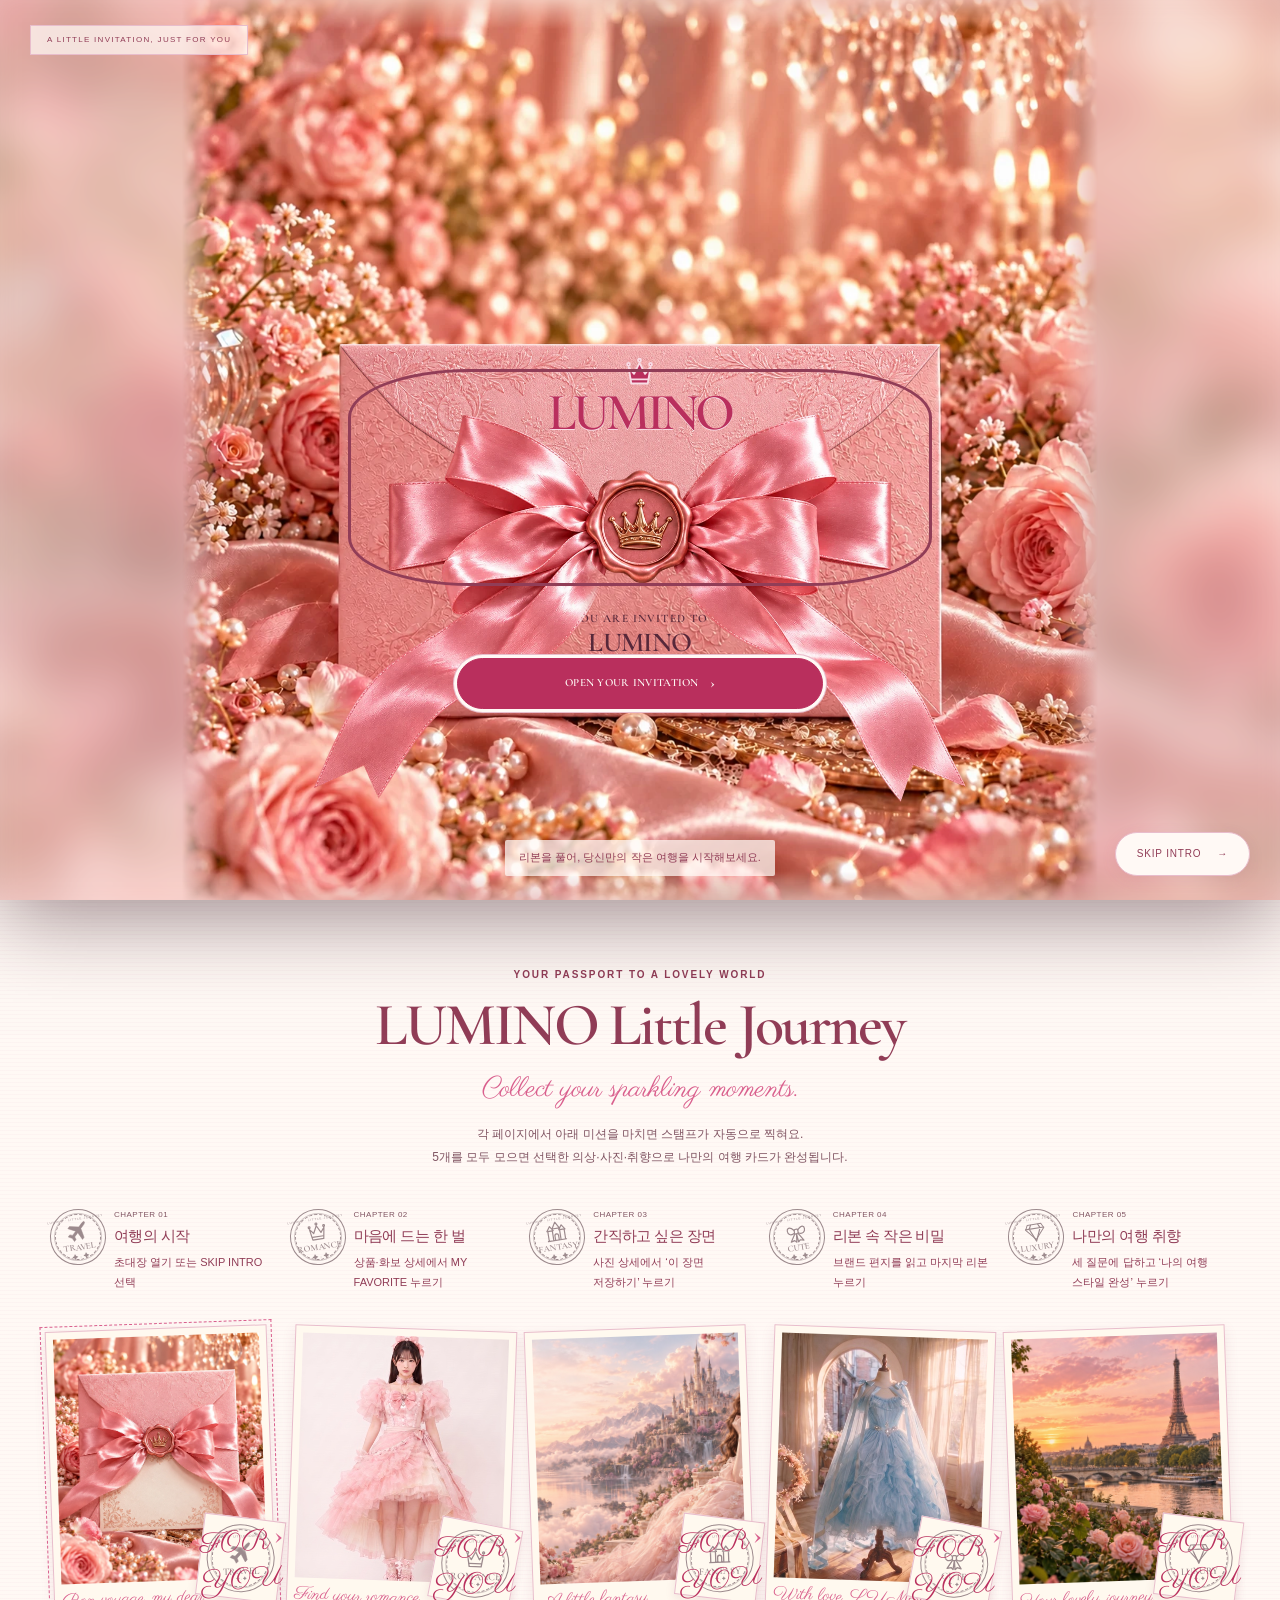
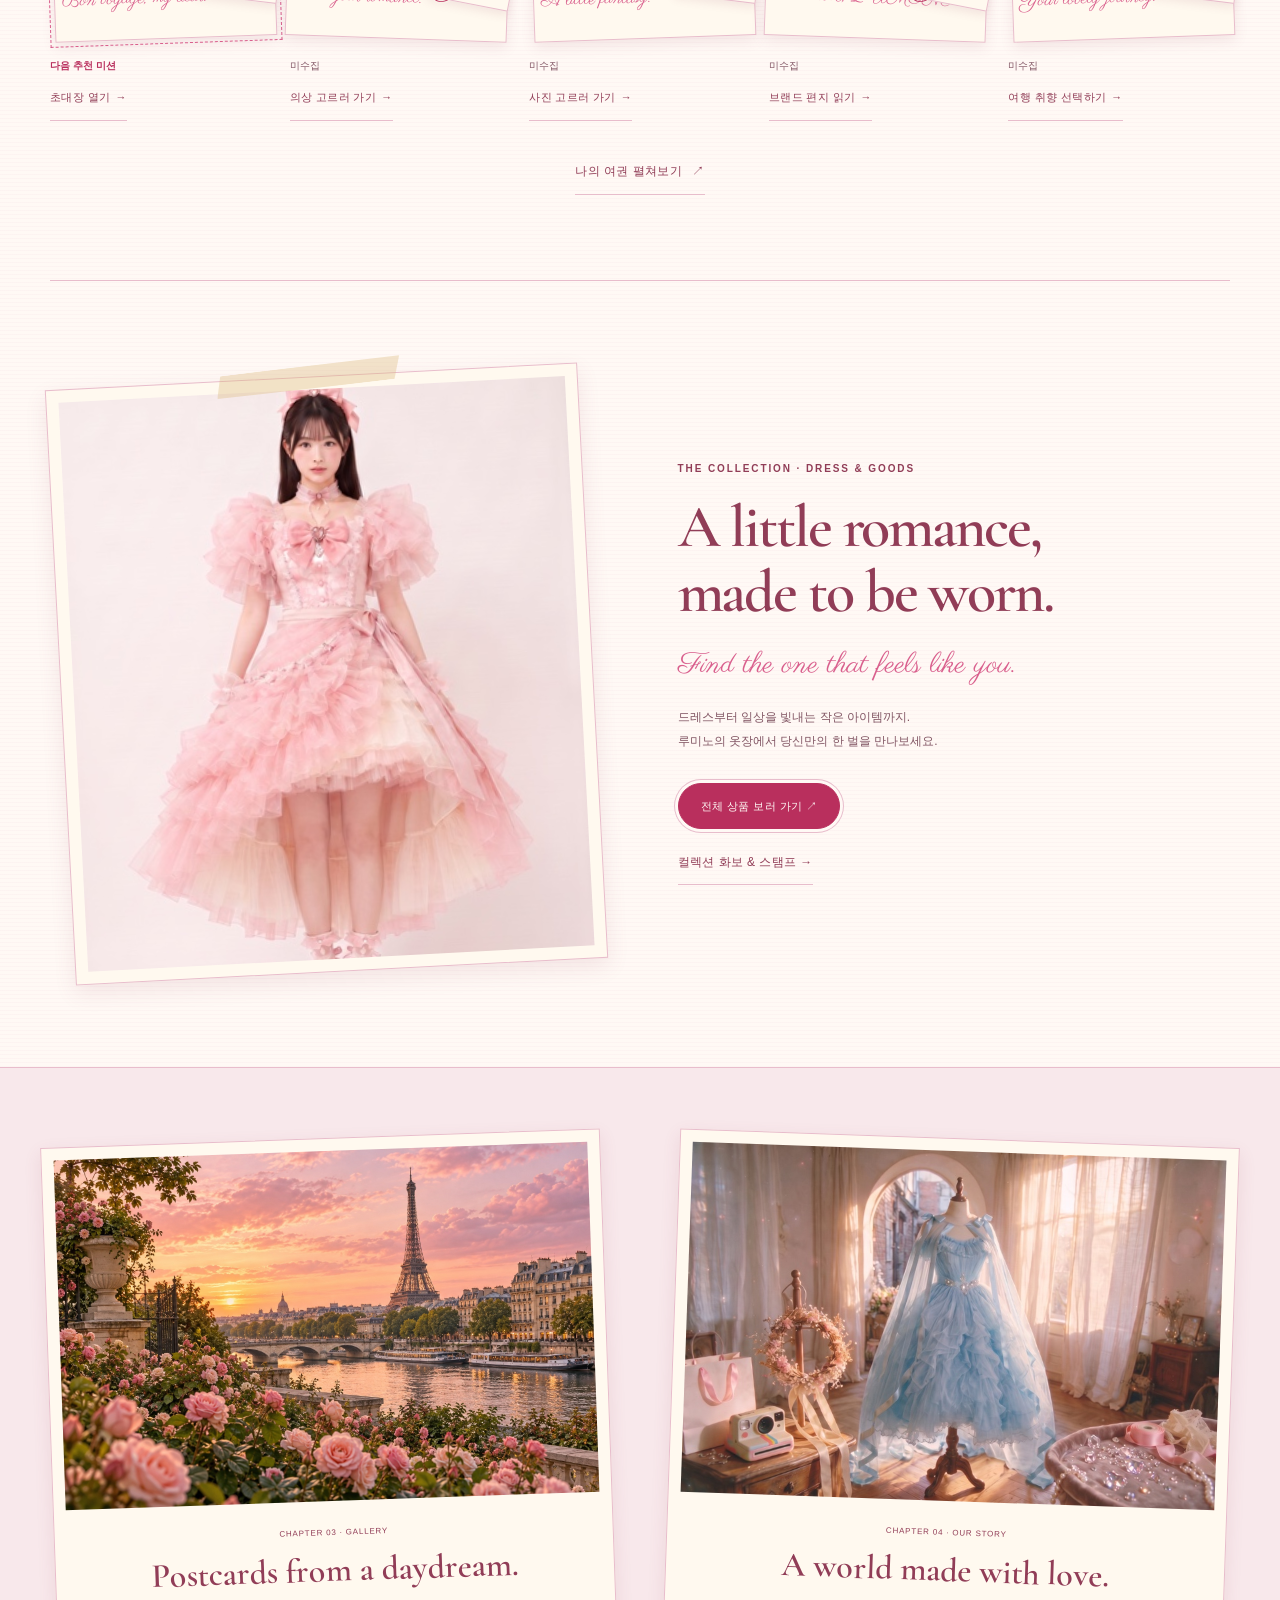
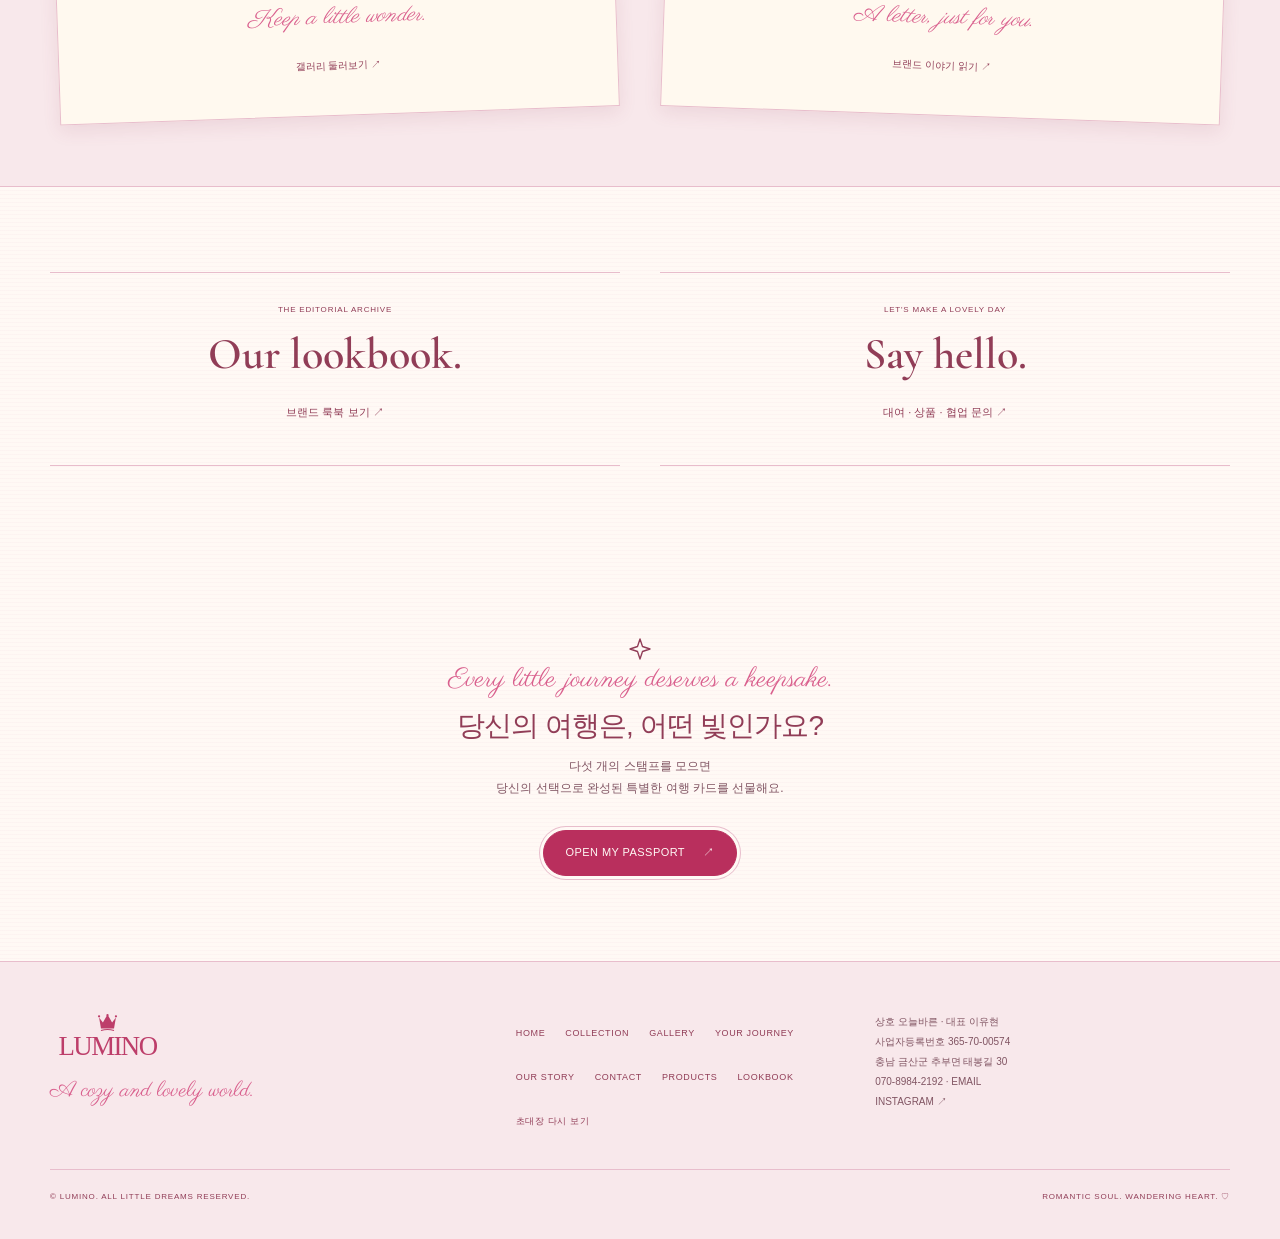
==== commit 6c28ec4f: "[박수훈] 루미노 초대장 모션과 화보 여권·미션 안내 재구성" ====
--- a/index.html
+++ b/index.html
@@ -33,7 +33,7 @@
     </section>
     <div class="love-strip" aria-hidden="true"><span>A LITTLE ROMANCE</span> ✧ <span>A LITTLE WONDER</span> ✧ <span>A LITTLE YOU</span> ✧ <span>A LITTLE ROMANCE</span> ✧ <span>A LITTLE WONDER</span></div>
     <section id="little-journey" class="chapter journey-map reveal">
-      <div class="section-intro"><p class="eyebrow">YOUR PASSPORT TO A LOVELY WORLD</p><h2>LUMINO Little Journey</h2><p class="script">Collect your sparkling moments.</p><p>다섯 개의 공간, 다섯 번의 설렘.<br>마음에 드는 순간을 모아 나만의 여행 여권을 완성해보세요.</p></div>
+      <div class="section-intro"><p class="eyebrow">YOUR PASSPORT TO A LOVELY WORLD</p><h2>LUMINO Little Journey</h2><p class="script">Collect your sparkling moments.</p><p>각 페이지에서 아래 미션을 마치면 스탬프가 자동으로 찍혀요.<br>5개를 모두 모으면 선택한 의상·사진·취향으로 나만의 여행 카드가 완성됩니다.</p></div>
       <div id="chapter-map" class="chapter-map"></div>
       <button class="quiet-link" data-action="passport">나의 여권 펼쳐보기 <span aria-hidden="true">↗</span></button>
     </section>
--- a/lumino.css
+++ b/lumino.css
@@ -108,55 +108,59 @@
 .hero-invitation{margin-top:12px}.invitation-replay{margin-top:12px;flex-shrink:0}
 .footer-navigation button{border:0;padding:0;background:none;color:inherit;font-family:inherit}
 
-/* 사진 속 편지 위에 실제 HTML 문구와 버튼을 배치합니다. */
+/* 같은 사진 배경 위에서 리본·덮개·편지를 연속적으로 움직입니다. */
 .sr-only{position:absolute;width:1px;height:1px;padding:0;margin:-1px;overflow:hidden;clip-path:inset(50%);white-space:nowrap;border:0}
 .l-dialog.intro-dialog{width:100%;height:100dvh;max-height:100dvh;max-width:none;margin:0;padding:0;border:0;border-radius:0;background:var(--pink-paper);overflow:hidden;isolation:isolate}
 .invitation-ambient{position:absolute;inset:-35px;z-index:-1;overflow:hidden;background:var(--pink-paper)}
 .invitation-ambient img{width:100%;height:100%;object-fit:cover;filter:blur(24px);opacity:.65}
 .invitation-ambient::after{content:'';position:absolute;inset:0;background:color-mix(in srgb,var(--pink-paper) 25%,transparent)}
 .invitation-theatre{height:100%;display:flex;flex-direction:column;align-items:center;justify-content:center;position:relative}
-.invitation-stage{position:relative;flex:none;width:min(145vw,calc(100dvh - 140px),1000px);aspect-ratio:1;container-type:inline-size;isolation:isolate;filter:drop-shadow(0 10px 30px var(--shadow-tint))}
-.invitation-frame{position:absolute;inset:0;width:100%;height:100%;object-fit:contain;pointer-events:none;mask-image:linear-gradient(90deg,transparent,black 4%,black 96%,transparent),linear-gradient(0deg,transparent,black 4%,black 96%,transparent);mask-composite:intersect}
-.frame-closed{z-index:0}.frame-untied{z-index:1;opacity:0}.frame-open{z-index:2;opacity:0}
-.invitation-cover-logo{position:absolute;z-index:3;top:21%;left:34%;width:32%;display:flex;flex-direction:column;align-items:center;color:var(--logo-rose);pointer-events:none;text-shadow:0 1px 0 var(--pink)}
-.invitation-cover-logo .icon{width:4cqw;height:4cqw;fill:var(--logo-rose);stroke:var(--pink)}
-.invitation-cover-logo span{font:500 6.6cqw/.9 var(--font-serif);letter-spacing:-.07em}
-.invitation-address{position:absolute;z-index:3;top:59.4%;left:28%;width:44%;text-align:center;pointer-events:none;color:var(--logo-rose)}
-.invitation-address p{font:500 max(8px,1.25cqw)/1.4 var(--font-serif);letter-spacing:.1em}
-.invitation-address h2{font:500 4.6cqw/1.05 var(--font-serif);margin-top:1cqw;letter-spacing:-.02em}
-.lumino-site .invitation-open-button{position:absolute;z-index:5;top:70%;left:30%;width:40%;min-height:44px;padding:1.2cqw .6cqw;gap:1.2cqw;font:500 max(9px,1.35cqw)/1.2 var(--font-serif);letter-spacing:.025em;border-color:var(--cream);background:var(--logo-rose);box-shadow:0 0 0 2px var(--rose-line),0 4px 12px var(--shadow-tint)}
-.invitation-open-button span{font-size:1.5em}.invitation-open-button:hover{background:var(--burgundy)}
-.lumino-site .invitation-ribbon-hit{position:absolute;z-index:4;top:32%;left:19%;width:62%;height:26%;border:0;background:transparent;border-radius:20%;cursor:pointer;opacity:1}
-.ribbon-glint{position:absolute;left:25%;top:25%;font:5cqw serif;color:var(--cream);opacity:0;text-shadow:0 0 10px var(--cream);pointer-events:none}
-.invitation-stage:has(.invitation-ribbon-hit:hover) .frame-closed{animation:satin-breathe 1.4s ease-in-out infinite}
-.invitation-ribbon-hit:hover .ribbon-glint,.invitation-ribbon-hit:focus-visible .ribbon-glint{animation:invitation-glint 1.2s ease-in-out infinite}
-.invitation-letter-copy{position:absolute;z-index:3;left:32%;width:36%;top:18%;text-align:center;color:var(--logo-rose);opacity:0;pointer-events:none}
-.invitation-letter-copy>.icon{width:4.4cqw;height:4.4cqw;fill:var(--logo-rose);stroke:var(--paper);margin:0 auto 1.5cqw}
+.invitation-stage{position:relative;flex:none;width:min(145vw,calc(100dvh - 140px),1000px);aspect-ratio:1;container-type:inline-size;isolation:isolate;perspective:1200px;mask-image:linear-gradient(90deg,transparent,black 4%,black 96%,transparent),linear-gradient(0deg,transparent,black 4%,black 96%,transparent);mask-composite:intersect}
+.invitation-scene,.invitation-pocket{position:absolute;inset:0;width:100%;height:100%;pointer-events:none;object-fit:contain}
+.invitation-scene{z-index:0}
+/* 앞면도 같은 사진을 써서 봉투 테두리가 편지지를 자연스럽게 가립니다. */
+.invitation-pocket{z-index:3;clip-path:polygon(0 38.5%,17.2% 38.5%,49.9% 59.85%,82.8% 38.5%,100% 38.5%,100% 100%,0 100%)}
+.invitation-flap{position:absolute;z-index:5;left:16.95%;top:38.5%;width:66.1%;height:24.5%;transform-origin:50% 0;transform-style:preserve-3d;pointer-events:none}
+.flap-face{position:absolute;inset:0;backface-visibility:hidden;-webkit-backface-visibility:hidden}
+.flap-face>img{position:absolute;left:0;top:-7.8%;width:100%;height:114%;max-width:none;object-fit:fill}
+.flap-front{transform:translateZ(.2px)}.flap-back{transform:rotateX(180deg)}.flap-back>img{transform:scaleY(-1)}
+.invitation-cover-logo{position:absolute;top:5%;left:25%;width:50%;display:flex;flex-direction:column;align-items:center;color:var(--logo-rose);text-shadow:0 1px 0 var(--pink)}
+.invitation-cover-logo .icon{width:3.6cqw;height:3.6cqw;fill:var(--logo-rose);stroke:var(--pink)}
+.invitation-cover-logo span{font:500 5.7cqw/.9 var(--font-serif);letter-spacing:-.07em}
+.invitation-letter{position:absolute;z-index:2;left:26%;top:50%;width:48%;height:55%;pointer-events:none;box-shadow:0 1cqw 3cqw var(--modal-shadow);background:var(--paper)}
+.invitation-paper{position:absolute;inset:0;width:100%;height:100%;object-fit:fill}
+.invitation-letter-copy{position:absolute;inset:14% 12%;text-align:center;color:var(--logo-rose);display:flex;flex-direction:column;align-items:center;justify-content:center}
+.invitation-letter-copy>.icon{width:4cqw;height:4cqw;fill:var(--logo-rose);stroke:var(--paper);margin:0 auto 1.5cqw;flex-shrink:0}
 .invitation-letter-copy>p:not(.script){font:500 1.4cqw/1.6 var(--font-serif);letter-spacing:.055em}
 .invitation-letter-copy h2{font:500 7cqw/1 var(--font-serif);margin:1.2cqw 0;letter-spacing:-.055em}
-.invitation-rule{display:flex;align-items:center;gap:1cqw;margin:1.5cqw 4cqw;font-size:2cqw}.invitation-rule::before,.invitation-rule::after{content:'';height:1px;flex:1;background:var(--rose-line)}
+.invitation-rule{display:flex;align-items:center;gap:1cqw;margin:1cqw 0;font-size:2cqw;width:70%}.invitation-rule::before,.invitation-rule::after{content:'';height:1px;flex:1;background:var(--rose-line)}
 .invitation-letter-copy .script{font-size:2.7cqw;line-height:1.4;color:var(--logo-rose);transform:rotate(-4deg);margin-top:1.2cqw}
-.invitation-letter-copy .invitation-welcome{font-family:var(--font-main)!important;font-size:max(9px,1.1cqw)!important;margin-top:2.6cqw;color:var(--burgundy)}
-.invitation-eyebrow{position:absolute;top:max(18px,env(safe-area-inset-top));z-index:6;padding:7px 16px;background:var(--cream-glow);border:1px solid var(--rose-line);font-size:8px;letter-spacing:.16em;text-align:center}
-.invitation-caption{position:absolute;bottom:84px;z-index:6;font-size:10px;padding:8px 14px;background:var(--cream-glow);text-align:center;max-width:calc(100% - 28px);border-radius:2px}
+.invitation-letter-copy .invitation-welcome{font-family:var(--font-main)!important;font-size:max(9px,1.2cqw)!important;margin-top:2cqw;color:var(--burgundy)}
+.invitation-ribbon{position:absolute;z-index:6;left:14%;top:42%;width:72%;aspect-ratio:1.5;pointer-events:none;transform-origin:50% 34%}
+.invitation-ribbon img{width:100%;height:100%}
+.ribbon-left{mask-image:linear-gradient(90deg,black 41%,transparent 44%)}
+.ribbon-right{mask-image:linear-gradient(90deg,transparent 56%,black 59%)}
+.ribbon-seal{clip-path:ellipse(9% 14% at 50% 34%)}
+.invitation-address{position:absolute;z-index:4;top:67.5%;left:28%;width:44%;text-align:center;pointer-events:none;color:var(--deep-ink)}
+.invitation-address p{font:500 max(8px,1.25cqw)/1.4 var(--font-serif);letter-spacing:.1em}
+.invitation-address h2{font:500 3cqw/1.05 var(--font-serif);margin-top:.3cqw;letter-spacing:-.02em}
+.lumino-site .invitation-open-button{position:absolute;z-index:8;top:72.7%;left:30%;width:40%;min-height:44px;padding:1.2cqw .6cqw;gap:1.2cqw;font:500 max(9px,1.35cqw)/1.2 var(--font-serif);letter-spacing:.025em;border-color:var(--cream);background:var(--logo-rose);box-shadow:0 0 0 2px var(--rose-line),0 4px 12px var(--shadow-tint)}
+.invitation-open-button span{font-size:1.5em}.invitation-open-button:hover{background:var(--burgundy)}
+.lumino-site .invitation-ribbon-hit{position:absolute;z-index:7;top:42%;left:19%;width:62%;height:22%;border:0;background:transparent;border-radius:20%;cursor:pointer;opacity:1}
+.ribbon-glint{position:absolute;left:25%;top:25%;font:5cqw serif;color:var(--cream);opacity:0;text-shadow:0 0 10px var(--cream);pointer-events:none}
+.invitation-ribbon-hit:hover .ribbon-glint,.invitation-ribbon-hit:focus-visible .ribbon-glint{animation:invitation-glint 1.2s ease-in-out infinite}
+.invitation-eyebrow{position:absolute;top:max(18px,env(safe-area-inset-top));z-index:8;padding:7px 16px;background:var(--cream-glow);border:1px solid var(--rose-line);font-size:8px;letter-spacing:.16em;text-align:center}
+.invitation-caption{position:absolute;bottom:84px;z-index:8;font-size:10px;padding:8px 14px;background:var(--cream-glow);text-align:center;max-width:calc(100% - 28px);border-radius:2px}
 .skip-intro{position:absolute;z-index:10;right:20px;bottom:max(22px,env(safe-area-inset-bottom));min-height:44px;min-width:135px;padding:10px 18px;background:var(--cream);border:1px solid var(--rose-line);border-radius:25px;font-size:10px;letter-spacing:.08em;box-shadow:0 4px 15px var(--shadow-tint);display:flex;align-items:center;justify-content:center;gap:16px}
-.invitation-sparks{position:absolute;inset:0;z-index:8;pointer-events:none}.invitation-sparks i{position:absolute;left:50%;top:45%;font-style:normal;font-size:22px;color:var(--cream);text-shadow:0 0 8px var(--rose);opacity:0}
-.intro-opening .frame-untied{animation:invitation-untie 1.5s ease both}
-.intro-opening .frame-open{animation:invitation-unfold 1.4s 1.1s ease both}
-.intro-opening .invitation-cover-logo,.intro-opening .invitation-address,.intro-opening .invitation-open-button,.intro-opening .invitation-caption{transition:opacity .45s;opacity:0;pointer-events:none}
-.intro-opening .invitation-ribbon-hit{pointer-events:none}
-.lumino-site .intro-opening .invitation-open-button:disabled{opacity:0}
-.intro-opening .invitation-letter-copy{animation:invitation-letter-rise 1.2s 1.5s ease both}
-.intro-opening .invitation-sparks i{animation:heart-burst 1.8s calc(1.7s + var(--i)*.035s) ease-out both}
-.intro-opening .invitation-stage{animation:invitation-depart 5s ease both}
-@keyframes satin-breathe{50%{scale:1.008;rotate:.25deg}}
+.invitation-sparks{position:absolute;inset:0;z-index:8;pointer-events:none}.invitation-sparks i{position:absolute;left:50%;top:40%;font-style:normal;font-size:22px;color:var(--cream);text-shadow:0 0 8px var(--rose);opacity:0}
+.intro-opening .invitation-open-button,.intro-opening .invitation-ribbon-hit{pointer-events:none}
+.lumino-site .intro-opening .invitation-open-button:disabled{opacity:1}
+.intro-opening .invitation-sparks i{animation:heart-burst 1.5s calc(2.5s + var(--i)*.035s) ease-out both}
+.intro-still .invitation-flap{transform:rotateX(-178deg);z-index:1}.intro-still .invitation-letter{transform:translateY(-44cqw)}
+.intro-still .invitation-ribbon,.intro-still .invitation-address,.intro-still .invitation-open-button,.intro-still .invitation-caption,.intro-still .invitation-sparks{visibility:hidden}
 @keyframes invitation-glint{0%,100%{opacity:0;scale:.6}50%{opacity:1;scale:1.1}}
-@keyframes invitation-untie{0%{opacity:0}45%,100%{opacity:1}}
-@keyframes invitation-unfold{from{opacity:0;clip-path:inset(16% 0 0)}to{opacity:1;clip-path:inset(0)}}
-@keyframes invitation-letter-rise{from{opacity:0;translate:0 7cqw}to{opacity:1;translate:0 0}}
-@keyframes invitation-depart{0%,82%{opacity:1;scale:1}100%{opacity:0;scale:1.04}}
 @media(min-width:720px){.invitation-stage{width:min(94vw,calc(100dvh + 16px),1100px)}.invitation-eyebrow{left:30px;top:25px}.invitation-caption{bottom:24px;font-size:11px}.skip-intro{right:30px;bottom:24px}}
-@media(max-height:500px) and (orientation:landscape){.invitation-stage{width:105dvh}.invitation-eyebrow,.invitation-caption{display:none}.invitation-open-button{top:69%}}
+@media(max-height:500px) and (orientation:landscape){.invitation-stage{width:105dvh}.invitation-eyebrow,.invitation-caption{display:none}}
 
 /* 독립 페이지의 메뉴와 기존 상품·룩북·문의 동선 */
 .announcement{height:auto;min-height:30px;justify-content:space-between;padding:0 18px;gap:8px}
@@ -181,3 +185,137 @@
 /* 기존 구매 안내 버튼도 새 브랜드 배경 위에서 읽을 수 있도록 대비를 맞춥니다. */
 .lumino-site .btn{color:var(--cream)}
 .lumino-site .btn.ghost{background:var(--cream);color:var(--burgundy);border-color:var(--rose-line)}
+
+.l-dialog.intro-dialog::backdrop{background:transparent;backdrop-filter:none}
+
+/* 여권의 수집 안내와 모든 챕터가 공유하는 편지지·도장·버튼 스타일 */
+.lumino-site{background-color:var(--cream);background-image:repeating-linear-gradient(0deg,color-mix(in srgb,var(--rose-line) 9%,transparent) 0 1px,transparent 1px 4px)}
+.lumino-site .l-btn,.lumino-site.legacy-page .btn{background:var(--logo-rose);border:1px solid var(--logo-rose);color:var(--cream);border-radius:40px;box-shadow:0 0 0 3px var(--cream),0 0 0 4px var(--rose-line);font-size:11px;font-weight:500;min-height:46px;line-height:1.5;padding:12px 22px;transition:background .2s,transform .2s}
+.lumino-site .l-btn:hover,.lumino-site.legacy-page .btn:hover{background:var(--burgundy);transform:translateY(-2px)}
+.lumino-site .l-btn.outline,.lumino-site.legacy-page .btn.ghost{background:var(--cream);color:var(--burgundy)!important;border-color:var(--rose-line)}
+.quiet-link{font-size:12px}.toast.visible{pointer-events:auto}.toast>.quiet-link{flex-shrink:0;font-size:11px;white-space:nowrap}
+.passport-fab{border:1px solid var(--rose-line);border-radius:5px;background:var(--paper);padding:9px 13px;gap:11px;box-shadow:0 5px 24px var(--shadow-tint)}
+.mini-passport{background:linear-gradient(115deg,var(--rose),var(--burgundy));border-radius:2px 5px 5px 2px;outline:1px solid var(--rose-line);outline-offset:3px}
+.passport-fab>span:last-child{font-size:9px;letter-spacing:.04em}.passport-fab>span:last-child>small{font-size:9px;letter-spacing:0}.passport-fab strong{font-size:23px;line-height:1.1;margin:2px 0}
+.chapter-map{display:grid;grid-template-columns:1fr;gap:18px;max-width:none;margin:30px 0}
+.journey-stop{position:relative;text-align:left;display:grid;grid-template-columns:76px 1fr;gap:5px 16px;padding:20px;background:var(--paper);border:1px solid var(--rose-line);box-shadow:3px 4px 0 var(--pink-paper);min-width:0}
+.journey-stop::before{content:'';position:absolute;inset:5px;border:1px solid color-mix(in srgb,var(--rose-line) 45%,transparent);pointer-events:none}
+.journey-stop-heading{display:flex;align-items:center;gap:8px;justify-content:space-between;grid-column:1/-1;margin-bottom:8px}
+.mission-number{font:500 21px/1 var(--font-serif);color:var(--rose)}
+.mission-status{font-size:10px;color:var(--muted-rose)}.is-collected .mission-status{color:var(--logo-rose)}
+.journey-stop>.stamp{grid-column:1;grid-row:2/5;width:76px;height:76px;align-self:center}.journey-stop>.stamp .icon{width:28px;height:28px}.journey-stop>.stamp strong{font-size:11px}.journey-stop>.stamp .stamp-orbit{font-size:3.8px;top:8px}
+.mission-location{font:500 9px/1.6 var(--font-main);letter-spacing:.06em;color:var(--muted-rose)}
+.journey-stop h3{font:500 16px/1.5 var(--font-main);letter-spacing:-.04em;margin:0}
+.mission-condition{font-size:11px;line-height:1.7;color:var(--burgundy)}
+.journey-stop>.quiet-link{grid-column:2;justify-self:start;font-size:11px}
+.journey-stop.is-next{border-color:var(--rose);background:linear-gradient(135deg,var(--paper),var(--pink-paper))}.is-next .mission-status{color:var(--logo-rose);font-weight:600}
+.chapter-mission{width:min(1180px,calc(100% - 40px));margin:24px auto;display:flex;flex-wrap:wrap;gap:12px;align-items:center;border-block:1px solid var(--rose-line);background:var(--paper);padding:16px 12px;scroll-margin-top:140px}
+.chapter-mission>div{flex:1;min-width:170px}.chapter-mission>div>p:last-child{font-size:12px;line-height:1.8;margin-top:5px}.chapter-mission .mission-location{font-size:9px}.chapter-mission .mission-location span{margin-left:10px;color:var(--logo-rose);font-weight:600}.chapter-mission>.quiet-link{margin-left:auto;font-size:11px}
+.mission-notice-icon{width:42px;height:42px;border:1px dashed var(--rose);color:var(--rose);border-radius:50%;display:grid;place-items:center;flex-shrink:0}.mission-notice-icon.blue{color:var(--blue-ink);border-color:var(--blue-ink)}.mission-notice-icon.gold{color:var(--gold-ink);border-color:var(--gold-ink)}
+.lumino-site .passport-dialog{width:100%;max-width:100%;max-height:92dvh;inset:auto 0 0;margin:0;padding:38px 12px 20px;border-radius:18px 18px 0 0;background:var(--pink-paper)}
+.passport-dialog .dialog-close{position:sticky;float:right;right:0;top:0;margin-top:-25px;margin-bottom:-19px;z-index:10;box-shadow:0 3px 10px var(--shadow-tint)}
+.passport-book{clear:both;display:grid;grid-template-columns:1fr;border:1px solid var(--rose-line);border-radius:7px;background:var(--paper);box-shadow:0 0 0 4px var(--rose-line),0 12px 28px var(--shadow-tint);overflow:hidden}
+.passport-page{min-width:0;position:relative;padding:24px 18px;text-align:left;background-color:var(--paper);background-image:linear-gradient(var(--cream-glow),var(--cream-glow)),url('images/lumino-invitation-paper-v2.webp');background-size:100% 100%}
+.passport-left{border:0;border-bottom:1px solid var(--rose-line);display:block;text-align:center}
+.passport-title-line{display:flex;flex-direction:column;align-items:center;gap:4px}.passport-left .passport-crest{width:32px;height:32px;color:var(--logo-rose);margin:0}.passport-title-line .eyebrow{font-size:7px}
+.passport-page h2{font-size:29px;margin:8px 0 0;line-height:1.1}.passport-page>.script{font-size:25px;margin-top:6px}
+.passport-progress-label{display:flex;align-items:baseline;font-size:11px;letter-spacing:0;margin:16px 0 7px}.passport-progress-label>strong{font:500 28px/1 var(--font-serif)}.passport-progress-label>strong>span{font-size:19px;color:var(--muted-rose)}
+.journey-progress{height:8px;box-shadow:0 0 0 3px var(--paper),0 0 0 4px var(--rose-line)}.journey-progress::-webkit-progress-value{background:var(--logo-rose)}.journey-progress::-moz-progress-bar{background:var(--logo-rose)}
+.remaining-copy{font-size:11px;line-height:1.8;margin:10px 0 16px;text-align:left}
+.passport-stamps{grid-template-columns:repeat(5,minmax(0,1fr));gap:8px 4px;margin:18px auto;max-width:420px}
+.passport-stamp-button{min-height:80px;min-width:0;gap:8px;justify-content:start;padding:0;background:transparent;border:0}.passport-stamp-button>small{font-size:8px;line-height:1.4;min-height:22px}
+.passport-stamps .stamp{width:47px;height:47px;outline-offset:-4px}.passport-stamps .stamp::after{inset:2px}.passport-stamps .stamp .icon{width:17px;height:17px;margin-top:5px}.passport-stamps .stamp strong{font-size:7px}.passport-stamps .stamp .stamp-orbit{font-size:2.2px;top:6px;letter-spacing:.35px}.passport-stamps .stamp-stars{font-size:4px}
+.passport-stamps .stamp.unearned{opacity:.7}.passport-stamps .stamp.earned{background:var(--pink-paper)}
+.passport-next-action{padding:14px 0 18px;border-bottom:1px dashed var(--rose-line);display:flex;flex-direction:column;align-items:center;gap:12px}.passport-next-action .eyebrow{font-size:9px}.passport-next-action .l-btn{width:100%;max-width:300px}
+.passport-left .traveler-label{font-size:10px;margin-top:18px;letter-spacing:0}.traveler-label>span{color:var(--muted-rose)}.passport-left .traveler-input{max-width:240px;font-family:var(--font-main);font-size:16px;padding:7px;min-height:44px}.passport-left .passport-small{display:block;font-size:9px;line-height:1.8;margin-top:13px}
+.passport-right{padding:26px 18px}.passport-right>.eyebrow{font-size:8px}.passport-right h3{font-family:var(--font-main);font-size:20px;letter-spacing:-.06em;line-height:1.5;margin:6px 0 10px}.passport-guide-intro{font-size:11px;line-height:1.9;color:var(--muted-rose)}
+.passport-missions{list-style:none;padding:0;margin:16px 0 0}.mission-row{padding:14px 12px;border-top:1px dashed var(--rose-line);scroll-margin:22px}.mission-row.is-current{background:color-mix(in srgb,var(--pink) 48%,var(--paper));outline:1px solid var(--rose-line)}
+.mission-row-heading{display:flex;align-items:center;gap:10px}.mission-row-heading>.mission-number{width:25px;flex-shrink:0}.mission-number .icon{width:21px;height:21px}.mission-row h4{font:500 20px/1.5 var(--font-serif);display:flex;align-items:center;gap:12px}.mission-row h4>span{font:400 9px/1.5 var(--font-main);color:var(--muted-rose)}.mission-row.is-collected h4>span{color:var(--logo-rose)}
+.mission-row>p{font-size:11px;line-height:1.9;margin:6px 0}.mission-row>.quiet-link{font-size:11px;min-height:44px;justify-content:flex-start;padding:8px 0}
+.passport-reward{display:flex;gap:10px;padding:16px 0;border-top:1px solid var(--rose-line);margin-top:12px}.passport-reward>.icon{color:var(--gold-ink)}.passport-reward strong{display:block;font-size:12px;font-weight:500}.passport-reward p>span{display:block;font-size:10px;line-height:1.8;color:var(--muted-rose);margin-top:4px}.passport-right .invitation-replay{font-size:10px;margin:0}
+/* 기존 상품·소개·룩북·문의의 시각 표현도 같은 종이, 로즈색, 액자로 통일합니다. */
+.lumino-site.legacy-page .page-head,.lumino-site.legacy-page .contact-hero{background:linear-gradient(125deg,var(--paper),var(--pink-paper));border-bottom:1px solid var(--rose-line)}
+.lumino-site.legacy-page .contact-copy h1{font-family:var(--font-main);font-size:clamp(30px,4vw,54px);line-height:1.4;font-weight:500}
+.lumino-site.legacy-page .about-head h1,.lumino-site.legacy-page .lookbook-head h1{line-height:1.4;font-weight:500}
+.lumino-site.legacy-page .about-head>img,.lumino-site.legacy-page .contact-dress img,.lumino-site.legacy-page .story-media>img{border:9px solid var(--paper);outline:1px solid var(--rose-line);border-radius:2px;box-shadow:0 9px 25px var(--shadow-tint);transform:rotate(-3deg)}
+.lumino-site.legacy-page .orbit{color:var(--rose);background:transparent;border:0;box-shadow:none;text-shadow:none;font-weight:400}
+.lumino-site.legacy-page .story-stamp{border:3px double var(--rose);border-radius:50%;color:var(--rose);background:var(--paper);box-shadow:none;font-weight:500}
+.lumino-site.legacy-page .story-copy h2,.lumino-site.legacy-page .section-heading h2,.lumino-site.legacy-page .closet-copy h2{font-family:var(--font-main);font-size:clamp(25px,3.5vw,38px);font-weight:500;line-height:1.45}
+.lumino-site.legacy-page .story-copy p,.lumino-site.legacy-page .audience-grid p{color:var(--muted-rose);font-size:13px;line-height:2.1}
+.lumino-site.legacy-page .philosophy{border-block:1px solid var(--rose-line);background:var(--pink-paper);padding:45px 22px}.lumino-site.legacy-page .philosophy blockquote{font-family:var(--font-main);color:var(--burgundy);font-size:clamp(21px,3vw,32px);font-weight:400;line-height:1.8}
+.lumino-site.legacy-page .audience-grid article{border:1px solid var(--rose-line);border-radius:2px;background:var(--paper);box-shadow:3px 4px 0 var(--pink-paper);padding:26px}.lumino-site.legacy-page .audience-grid article>span{background:transparent;color:var(--rose);font:400 32px/1 var(--font-serif);border:0;margin-bottom:18px}.lumino-site.legacy-page .audience-grid h3{font-family:var(--font-main);font-size:18px;line-height:1.6;font-weight:500}
+.lumino-site.legacy-page .closet-gallery{border:8px solid var(--paper);outline:1px solid var(--rose-line);border-radius:2px;box-shadow:0 6px 20px var(--shadow-tint);background:var(--paper);transform:rotate(2deg)}.lumino-site.legacy-page .closet-gallery img{border-radius:0}.lumino-site.legacy-page .tags span{border:1px solid var(--rose-line);background:var(--paper);font-weight:400;color:var(--burgundy);border-radius:2px}
+.lumino-site.legacy-page .polaroid{border:1px solid var(--rose-line);background:var(--paper);box-shadow:0 8px 24px var(--shadow-tint)}.lumino-site.legacy-page .polaroid span{font:400 27px/1 var(--font-script);color:var(--rose)}
+.lumino-site.legacy-page .product-list-section::before,.lumino-site.legacy-page .portfolio-shell::before,.lumino-site.legacy-page .contact-section::before{display:none}
+.lumino-site.legacy-page .card-img{border:8px solid var(--paper);outline:1px solid var(--rose-line);border-radius:2px;box-shadow:0 5px 20px var(--shadow-tint);background:var(--pink-paper)}.lumino-site.legacy-page .card .k{color:var(--logo-rose);font-weight:500}.lumino-site.legacy-page .card .price{font-weight:500;color:var(--burgundy)}
+.lumino-site.legacy-page .portfolio-label{border-bottom:1px solid var(--rose-line);color:var(--burgundy)}.lumino-site.legacy-page .portfolio-label span{font-weight:500;font-size:12px}.lumino-site.legacy-page .portfolio-content img,.lumino-site.legacy-page .portfolio-content figure{border-radius:2px;box-shadow:0 5px 20px var(--shadow-tint);border-color:var(--rose-line)}.lumino-site.legacy-page .portfolio-content blockquote{background:var(--pink-paper);border:1px solid var(--rose-line);border-radius:2px;box-shadow:none;color:var(--burgundy)}
+.lumino-site.legacy-page .contact-list{border:1px solid var(--rose-line);background:var(--paper);border-radius:2px;box-shadow:0 6px 20px var(--shadow-tint)}.lumino-site.legacy-page .contact-icon{border:1px solid var(--rose-line);border-radius:50%;background:var(--pink-paper);color:var(--logo-rose);font-weight:400}.lumino-site.legacy-page .contact-item .label{font-weight:500;color:var(--muted-rose)}.lumino-site.legacy-page .contact-item .value{font-weight:400;color:var(--burgundy)}
+.completion-dialog,.card-dialog{background-color:var(--paper);background-image:linear-gradient(var(--cream-glow),var(--cream-glow)),url('images/lumino-invitation-paper-v2.webp');background-size:100% 100%}
+.completion-book{border-color:var(--rose-line);border-radius:3px;box-shadow:0 6px 24px var(--shadow-tint)}
+@media(min-width:720px){
+ .chapter-map{grid-template-columns:repeat(3,minmax(0,1fr));gap:22px;max-width:none}
+ .journey-stop{display:flex;flex-direction:column;align-items:flex-start;padding:24px 20px;gap:12px;transform:rotate(-1deg)}.journey-stop:nth-child(even){transform:rotate(1deg)}.journey-stop-heading{width:100%;margin-bottom:0}.journey-stop>.stamp{width:94px;height:94px;align-self:center;margin:8px 0}.journey-stop>.stamp .icon{width:33px;height:33px}.journey-stop>.stamp strong{font-size:13px}.journey-stop>.stamp .stamp-orbit{font-size:4.8px;top:10px}.journey-stop>.quiet-link{margin-top:auto}
+ .chapter-mission{width:min(1180px,calc(100% - 80px));padding:18px 24px;gap:18px;flex-wrap:nowrap}.chapter-mission>div>p:last-child{font-size:13px}
+ .lumino-site .passport-dialog{width:min(1060px,calc(100% - 48px));inset:0;margin:auto;max-height:92dvh;padding:32px 20px 22px;border-radius:10px}
+ .passport-book{grid-template-columns:.85fr 1.15fr;align-items:stretch}.passport-page{padding:28px}.passport-left{border-bottom:0;border-right:1px solid var(--rose-line);box-shadow:inset -10px 0 16px -16px var(--burgundy);display:block}.passport-right{max-height:calc(92dvh - 64px);overflow-y:auto;scrollbar-color:var(--rose-line) var(--paper);box-shadow:inset 8px 0 12px -14px var(--burgundy)}
+ .passport-left .passport-crest{width:39px;height:39px}.passport-page h2{font-size:32px}.passport-page>.script{font-size:28px}.passport-title-line .eyebrow{font-size:8px}
+ .passport-stamps{grid-template-columns:repeat(3,1fr);gap:15px 8px;margin:25px auto;max-width:320px}.passport-stamp-button{min-height:100px}.passport-stamps .stamp{width:78px;height:78px;outline-offset:-6px}.passport-stamps .stamp .icon{width:27px;height:27px;margin-top:10px}.passport-stamps .stamp strong{font-size:10px}.passport-stamps .stamp .stamp-orbit{font-size:4px;top:9px;letter-spacing:.55px}.passport-stamps .stamp-stars{font-size:6px}.passport-stamp-button>small{font-size:9px}
+ .passport-right h3{font-size:22px}.mission-row{display:grid;grid-template-columns:1fr auto;gap:4px 10px;padding:12px 10px}.mission-row-heading{grid-column:1/-1}.mission-row>p{font-size:10px;line-height:1.9;margin:4px 0}.mission-row>.quiet-link{font-size:10px;gap:6px;align-self:end;white-space:nowrap}.mission-row .mission-location{font-size:8px}
+}
+@media(min-width:1100px){.chapter-map{grid-template-columns:repeat(5,minmax(0,1fr));gap:15px}.journey-stop{padding:20px 16px}.journey-stop h3{font-size:16px}.journey-stop .mission-status{font-size:9px}.journey-stop .mission-location{font-size:8px}.journey-stop .mission-condition{font-size:11px}.journey-stop>.quiet-link{font-size:11px}}
+@media(max-width:359px){.passport-page{padding-inline:12px}.passport-stamps{gap:3px}.passport-stamps .stamp{width:44px;height:44px}.passport-page h2{font-size:25px}.mission-row{padding-inline:6px}.mission-row>p{font-size:10px}.chapter-mission>div{min-width:140px}.journey-stop{padding:18px 14px;gap:6px 12px}.toast{flex-wrap:wrap;justify-content:center}}
+/* 안내문을 먼저 읽을 수 있도록 다음 미션과 텍스트 크기를 조정합니다. */
+.passport-page{background-image:linear-gradient(color-mix(in srgb,var(--paper) 90%,transparent),color-mix(in srgb,var(--paper) 90%,transparent)),url('images/lumino-invitation-paper-v2.webp')}
+.passport-left{background-image:linear-gradient(color-mix(in srgb,var(--paper) 76%,transparent),color-mix(in srgb,var(--paper) 76%,transparent)),url('images/lumino-invitation-paper-v2.webp')}
+.next-mission-copy{font-size:12px;line-height:1.8;margin:0}.passport-next-action{gap:8px;margin:5px 0 16px;padding:14px 0 20px}.passport-next-action .l-btn{font-size:12px}.passport-next-action .eyebrow{font-size:9px}
+.passport-stamps{grid-template-columns:repeat(3,minmax(0,1fr));gap:12px 8px;max-width:310px;margin:20px auto}.passport-stamp-button{min-height:93px;gap:8px}.passport-stamps .stamp{width:65px;height:65px;outline-offset:-5px}.passport-stamps .stamp .icon{width:23px;height:23px;margin-top:8px}.passport-stamps .stamp strong{font-size:9px}.passport-stamps .stamp .stamp-orbit{font-size:3px;top:8px;letter-spacing:.5px}.passport-stamps .stamp-stars{font-size:5px}.passport-stamp-button>small{font-size:10px;min-height:18px}
+.passport-personalize{border-top:1px dashed var(--rose-line);margin-top:16px;padding-top:8px}.passport-personalize summary{cursor:pointer;font-size:12px;min-height:44px;padding:10px 0}.passport-personalize summary>span{color:var(--muted-rose);font-size:10px}.passport-left .passport-small{font-size:10px}
+.passport-guide-intro{font-size:12px}.mission-row>p{font-size:12px}.mission-row .mission-location{font-size:9px}.mission-row>.quiet-link{font-size:12px}.mission-row h4>span{font-size:10px}.mission-row{padding-top:15px;padding-bottom:15px}.passport-reward strong{font-size:13px}.passport-reward p>span{font-size:11px}
+@media(min-width:720px){
+ .lumino-site .passport-dialog{height:min(850px,92dvh);overflow:hidden;padding:32px 20px 22px}
+ .passport-dialog .dialog-close{position:absolute;right:12px;top:10px;float:none;margin:0}
+ .passport-book{height:100%;clear:none}
+ .passport-left,.passport-right{max-height:none;height:100%;overflow-y:auto;scrollbar-color:var(--rose-line) var(--paper);scrollbar-width:thin}
+ .passport-stamps .stamp{width:78px;height:78px}.passport-stamp-button{min-height:104px}.passport-stamps .stamp .icon{width:27px;height:27px}.passport-stamps .stamp strong{font-size:11px}.passport-stamps .stamp .stamp-orbit{font-size:4px}
+ .mission-row{grid-template-columns:1fr;gap:2px}.mission-row>.quiet-link{justify-self:start;min-height:44px;padding:6px 0}.mission-row h4{font-size:22px}.mission-row>p{margin:5px 0;font-size:12px}
+}
+@media(min-width:1000px){.mission-row{grid-template-columns:1fr auto}.mission-row>p{font-size:11px}.mission-row>.quiet-link{font-size:11px}}
+
+/* 참고 시안의 화보 챕터, 가죽 여권과 펼쳐진 완료 여권 */
+.chapter-map{grid-template-columns:repeat(2,minmax(0,1fr));gap:24px 15px;align-items:start}
+.chapter-postcard{min-width:0;text-align:left;position:relative}.chapter-postcard header{display:flex;flex-direction:column;gap:9px;align-items:flex-start;margin-bottom:14px}.chapter-postcard header>.stamp{width:62px;height:62px}.chapter-postcard header>.stamp .icon{width:22px;height:22px;margin-top:7px}.chapter-postcard header>.stamp strong{font-size:9px}.chapter-postcard header>.stamp .stamp-orbit{font-size:3px;top:7px}.chapter-postcard header h3{font:500 16px/1.5 var(--font-main);letter-spacing:-.04em;margin:3px 0 6px}.chapter-postcard header p:not(.mission-location){font-size:11px;line-height:1.8;min-height:60px}.chapter-postcard .mission-location{font-size:8px}
+.chapter-photo{display:block;position:relative;width:100%;padding:7px 7px 28px;border:1px solid var(--rose-line);background:var(--paper);box-shadow:0 5px 14px var(--shadow-tint);transform:rotate(-2deg);text-align:left;transition:transform .3s}.chapter-postcard:nth-child(even) .chapter-photo{transform:rotate(2deg)}.chapter-photo:hover{transform:rotate(0deg) translateY(-5px)!important}.chapter-photo>img{width:100%;height:165px;object-fit:cover;object-position:center 28%}.chapter-photo-caption{font-size:15px;display:block;margin-top:7px;line-height:1.2}.chapter-stamp-paper{position:absolute;right:-5px;bottom:28px;padding:6px;background:var(--paper);border:1px solid var(--rose-line);box-shadow:0 4px 10px var(--shadow-tint);transform:rotate(9deg)}.chapter-stamp-paper>.stamp{width:47px;height:47px}.chapter-stamp-paper>.stamp .icon{width:16px;height:16px;margin-top:6px}.chapter-stamp-paper>.stamp strong{font-size:7px}.chapter-stamp-paper>.stamp .stamp-orbit{font-size:2.2px;top:6px;letter-spacing:.3px}.chapter-stamp-paper>.stamp .stamp-stars{font-size:4px}.chapter-stamp-paper>em{position:absolute;right:-6px;bottom:1px;font:18px var(--font-script);color:var(--logo-rose);transform:rotate(-12deg);text-shadow:0 1px 2px var(--paper)}
+.chapter-postcard-action{margin-top:18px;display:flex;flex-direction:column;gap:2px;align-items:flex-start}.chapter-postcard-action>span{font-size:10px;color:var(--muted-rose)}.chapter-postcard-action .quiet-link{font-size:11px;gap:5px}.chapter-postcard.is-next .chapter-postcard-action>span{color:var(--logo-rose);font-weight:600}.chapter-postcard.is-next .chapter-photo{outline:1px dashed var(--rose);outline-offset:4px}
+.passport-fab{background:transparent;border:0;box-shadow:none;padding:0;gap:3px}.mini-passport{position:relative;width:62px;height:78px;background:none;border:0;outline:0;border-radius:0;box-shadow:none;transform:rotate(-5deg)}.mini-passport>img{width:100%;height:100%;object-fit:contain}.mini-passport>small{position:absolute;top:25%;left:28%;font:5px var(--font-serif);transform:rotate(-7deg);color:var(--gold)}.mini-passport>b{position:absolute;left:35%;top:65%;font:5px var(--font-serif);color:var(--gold);transform:rotate(-7deg)}.passport-fab>span:last-child{background:var(--paper);padding:8px 10px;border:1px solid var(--rose-line);border-radius:3px;box-shadow:0 4px 18px var(--shadow-tint)}
+.lumino-site .passport-dialog{width:min(620px,100%);max-width:100%;height:auto;max-height:94dvh;inset:auto 0 0;margin:0 auto;overflow-y:auto;border:0;border-radius:18px 18px 0 0;padding:28px 8px 25px;background:var(--pink-paper);box-shadow:0 8px 40px var(--modal-shadow)}
+.passport-dialog .dialog-close{position:sticky;float:right;right:0;top:0;margin:-18px 2px -25px 0;z-index:20}.passport-layout{display:grid;grid-template-columns:1fr;gap:16px;clear:both;align-items:start}.passport-object{position:relative;aspect-ratio:.66;width:100%;max-width:450px;justify-self:center;container-type:inline-size;filter:drop-shadow(0 12px 17px var(--shadow-tint))}.passport-object-art{position:absolute;inset:0;width:100%;height:100%;pointer-events:none;object-fit:fill}
+.passport-leaf{position:absolute;left:31%;right:9%;top:15%;bottom:14%;display:flex;flex-direction:column;align-items:stretch;text-align:center;min-width:0;color:var(--burgundy)}
+.passport-leaf h2{font-size:max(14px,4.3cqw);line-height:1.1;letter-spacing:-.025em;margin:0}.passport-leaf>.script{font-size:4.6cqw;margin:4px 0 6px}
+.passport-leaf .passport-stamps{grid-template-columns:repeat(3,minmax(0,1fr));gap:3cqw 2cqw;width:100%;margin:3cqw 0;max-width:none}.passport-leaf .passport-stamp-button{min-height:20cqw;gap:5px;min-width:44px}.passport-leaf .passport-stamps .stamp{width:16cqw;height:16cqw;outline-offset:-4px}.passport-leaf .passport-stamps .stamp .icon{width:6cqw;height:6cqw;margin-top:2cqw}.passport-leaf .passport-stamps .stamp strong{font-size:2.2cqw}.passport-leaf .passport-stamps .stamp .stamp-orbit{font-size:1cqw;top:1.6cqw;letter-spacing:.2px}.passport-leaf .passport-stamps .stamp-stars{font-size:1.4cqw}.passport-leaf .passport-stamp-button>small{font-size:max(8px,1.65cqw);line-height:1.4;min-height:15px}
+.passport-leaf .passport-progress-label{font-size:1.7cqw;margin:2cqw 0 7px;letter-spacing:.03em}.passport-leaf .passport-progress-label>strong{font-size:4cqw;line-height:1}.passport-leaf .passport-progress-label>strong>span{font-size:3cqw}.passport-leaf .journey-progress{height:6px}.passport-leaf .remaining-copy{font-size:max(9px,1.8cqw);line-height:1.6;margin:10px 0 4px;text-align:center}.passport-leaf .passport-next-action{display:none}.passport-guide-link{font-size:10px;min-height:44px;line-height:1.3;margin:4px auto 0}
+.passport-bookmarks{position:absolute;left:8%;top:30%;width:23%;display:flex;flex-direction:column;align-items:stretch;gap:5px;z-index:2}.passport-bookmarks button{min-height:44px;border:1px solid var(--rose-line);border-right:0;background:var(--paper);color:var(--burgundy);font:8px var(--font-serif);text-align:left;padding:10px 7px;box-shadow:-3px 4px 9px var(--shadow-tint);border-radius:2px 0 0 2px;letter-spacing:.02em}.passport-bookmarks button:first-child{background:var(--pink)}.passport-bookmarks button:hover{background:var(--pink-paper);translate:-4px 0}
+.passport-mobile-next{margin:-15px 14px 12px;text-align:center;padding:20px 15px;border:1px solid var(--rose-line);background:var(--paper);box-shadow:0 5px 15px var(--shadow-tint)}.passport-mobile-next>p:not(.eyebrow){font-size:12px;line-height:1.8;margin:8px 0 15px}.passport-mobile-next>.eyebrow{font-size:9px}.passport-mobile-next .l-btn{font-size:12px;min-width:180px}
+.passport-guide-sheet{margin:0 14px 12px;padding:26px 20px;border:1px solid var(--rose-line);background:linear-gradient(color-mix(in srgb,var(--paper) 92%,transparent),color-mix(in srgb,var(--paper) 92%,transparent)),url('images/lumino-invitation-paper-v2.webp') center/100% 100%;box-shadow:0 7px 20px var(--shadow-tint);position:relative;scrollbar-color:var(--rose-line) var(--paper);scrollbar-width:thin}
+.passport-guide-sheet>header>.eyebrow{font-size:8px}.passport-guide-sheet h3{font:500 21px/1.5 var(--font-main);letter-spacing:-.06em;margin:7px 0 12px}.passport-guide-sheet .passport-guide-intro{font-size:12px;line-height:1.8}.passport-guide-sheet .mission-row{display:block;padding:15px 6px}.passport-guide-sheet .mission-row>p{font-size:12px;line-height:1.9}.passport-guide-sheet .mission-row>.quiet-link{font-size:12px;min-height:44px}.passport-guide-sheet .mission-row h4{font-size:22px}.passport-guide-sheet .mission-location{font-size:9px}.passport-guide-sheet .passport-small{font-size:10px;color:var(--muted-rose);line-height:1.8;margin:10px 0}
+.passport-memories,.passport-personalize{margin-top:16px;border-top:1px dashed var(--rose-line);padding-top:6px;scroll-margin:20px}.passport-memories>summary,.passport-personalize>summary{font-size:12px;min-height:44px;cursor:pointer;padding:10px 0}.passport-memories>div{display:grid;grid-template-columns:1fr 1fr;gap:15px;margin-top:10px}.passport-memories figure{padding:6px;background:var(--cream);box-shadow:0 3px 10px var(--shadow-tint);transform:rotate(-3deg)}.passport-memories figure:nth-child(2){transform:rotate(3deg)}.passport-memories img{width:100%;height:145px;object-fit:cover}.passport-memories figcaption{font-size:10px;line-height:1.6;margin:6px 0}.passport-memories p{font-size:12px;grid-column:1/-1}.passport-guide-sheet .traveler-label{display:block;font-size:11px;margin-top:8px}.passport-guide-sheet .traveler-input{text-align:left;font-family:var(--font-main);font-size:16px;max-width:100%}
+.lumino-site .completion-dialog{width:100%;max-width:1100px;padding:38px 5px 25px;border:0;border-radius:10px;background:var(--pink-paper);box-shadow:0 15px 60px var(--shadow-tint);max-height:94dvh}
+.completion-spread{position:relative;width:100%;aspect-ratio:1.5;container-type:inline-size}.completion-spread>img{width:100%;height:100%;object-fit:contain;pointer-events:none}
+.completion-stamp-page{position:absolute;left:13%;top:19%;width:32%;bottom:24%;text-align:center}.completion-stamp-page>.script{font-size:3cqw;line-height:1.2;margin:0 0 3cqw}.completion-stamp-page>div{display:grid;grid-template-columns:repeat(3,minmax(0,1fr));gap:3cqw 1cqw;justify-items:center}.completion-stamp-page .stamp{width:9.4cqw;height:9.4cqw;outline-offset:-.6cqw}.completion-stamp-page .stamp .icon{width:3.5cqw;height:3.5cqw;margin-top:1cqw}.completion-stamp-page .stamp strong{font-size:1.2cqw}.completion-stamp-page .stamp-orbit{font-size:.45cqw;top:1.2cqw;letter-spacing:.05cqw}.completion-stamp-page .stamp-stars{font-size:.7cqw}.completion-stamp-page .stamp{animation:stamp-celebrate 1.4s ease both;animation-delay:var(--stamp-delay,0s)}.completion-count{display:block;font:500 1.4cqw var(--font-main);letter-spacing:.1em;margin-top:3cqw;color:var(--burgundy)}
+.completion-letter{position:absolute;left:54%;top:20%;width:31%;text-align:center;transform:rotate(-5deg)}.completion-letter>.script{font-size:4.4cqw;line-height:1.3}.completion-letter h2{font-family:var(--font-script);font-size:3.6cqw;margin:1.5cqw 0;line-height:1.35;letter-spacing:0;color:var(--logo-rose)}.completion-letter>p:not(.script){font-size:1.5cqw;line-height:1.8;margin-top:2cqw}.completion-letter>span.script{display:block;font-size:2.8cqw;margin-top:2cqw}
+.completion-cta{text-align:center;margin:0 auto;padding:0 20px}.completion-cta>p{font-size:12px;line-height:1.8;max-width:440px;margin:0 auto 15px}.completion-cta .l-btn{font-size:12px}.completion-dialog .dialog-close{right:10px;top:10px}
+@media(min-width:720px){
+ .chapter-map{grid-template-columns:repeat(3,minmax(0,1fr));gap:28px 25px}.chapter-postcard header{flex-direction:row;align-items:center}.chapter-postcard header h3{font-size:16px}.chapter-postcard header p:not(.mission-location){min-height:0;font-size:11px}.chapter-postcard header>.stamp{width:64px;height:64px}.chapter-photo>img{height:230px}.chapter-photo-caption{font-size:20px}.chapter-stamp-paper{right:-8px;bottom:36px}.chapter-stamp-paper>.stamp{width:68px;height:68px}.chapter-stamp-paper>.stamp .icon{width:24px;height:24px}.chapter-stamp-paper>.stamp strong{font-size:10px}.chapter-stamp-paper>.stamp .stamp-orbit{font-size:3.3px;top:9px}.chapter-stamp-paper>em{font-size:27px}
+}
+@media(min-width:1024px){
+ .lumino-site .passport-dialog{width:min(1160px,calc(100% - 40px));inset:0;margin:auto;max-height:94dvh;padding:25px 20px;border-radius:0;background:transparent;box-shadow:none;overflow:visible}
+ .passport-dialog::before{display:none}.passport-dialog .dialog-close{position:absolute;float:none;right:8px;top:10px;margin:0}.passport-layout{grid-template-columns:1.2fr 1fr;gap:24px;align-items:center;max-height:calc(94dvh - 50px)}
+ .passport-object{aspect-ratio:.8;width:100%;max-width:calc((94dvh - 60px)*.8);max-height:calc(94dvh - 60px);justify-self:center}.passport-leaf{top:15%;bottom:14%;left:31%;right:9%}.passport-leaf h2{font-size:3.9cqw}.passport-leaf>.script{font-size:4.2cqw}.passport-leaf .passport-stamps{gap:2.3cqw 2cqw;margin:2.5cqw 0}.passport-leaf .passport-stamp-button{min-height:16.5cqw}.passport-leaf .passport-stamps .stamp{width:13.5cqw;height:13.5cqw;outline-offset:-.8cqw}.passport-leaf .passport-stamps .stamp .icon{width:4.7cqw;height:4.7cqw}.passport-leaf .passport-stamps .stamp strong{font-size:1.9cqw}.passport-leaf .passport-stamps .stamp .stamp-orbit{font-size:.65cqw;top:1.6cqw;letter-spacing:.04cqw}.passport-leaf .passport-stamp-button>small{font-size:1.6cqw}
+ .passport-leaf .passport-progress-label{font-size:1.6cqw;margin:1.5cqw 0 7px}.passport-leaf .remaining-copy{font-size:1.7cqw}.passport-leaf .passport-next-action{display:flex;border:0;padding:1cqw 0;margin:0;gap:1cqw}.passport-leaf .next-mission-copy{font-size:1.8cqw;line-height:1.7}.next-mission-copy strong,.next-mission-copy span{display:block}.next-mission-copy strong{font-weight:500;color:var(--logo-rose)}.passport-leaf .passport-next-action .l-btn{width:auto;max-width:100%;min-height:44px;padding:9px 16px;font-size:1.9cqw}.passport-guide-link{font-size:1.7cqw;min-height:44px;margin-top:0}
+ .passport-bookmarks button{font-size:1.7cqw;padding:10px 12px;min-height:44px}.passport-mobile-next{display:none}
+ .passport-guide-sheet{margin:10px 0;max-height:calc(94dvh - 85px);overflow-y:auto;padding:30px 25px;transform:rotate(1deg)}.passport-guide-sheet h3{font-size:22px}.passport-guide-sheet .mission-row{padding:14px 8px}.passport-guide-sheet .mission-row>p{font-size:12px}
+ .lumino-site .completion-dialog{width:min(1100px,calc(100% - 40px));background:transparent;box-shadow:none;padding:25px 5px;overflow:auto}.completion-cta{background:var(--paper);border:1px solid var(--rose-line);width:max-content;max-width:90%;padding:17px 30px;margin:-3cqw auto 0;position:relative;box-shadow:0 5px 25px var(--shadow-tint)}.completion-cta>p{font-size:12px}
+ .mini-passport{width:72px;height:88px}
+}
+@media(min-width:1100px){.chapter-map{grid-template-columns:repeat(5,minmax(0,1fr));gap:18px}.chapter-postcard header{min-height:105px;align-items:start;gap:8px}.chapter-postcard header>.stamp{width:56px;height:56px}.chapter-postcard header h3{font-size:15px}.chapter-postcard header p:not(.mission-location){font-size:11px}.chapter-photo>img{height:245px}.chapter-photo-caption{font-size:18px}.chapter-postcard-action .quiet-link{font-size:11px}.chapter-postcard+.chapter-postcard::before{content:'›';position:absolute;left:-16px;top:60%;font:30px var(--font-serif);color:var(--rose)}}
+
+.card-dialog .dialog-close{position:sticky;float:right;top:0;margin:-20px -10px -30px 0;z-index:10}
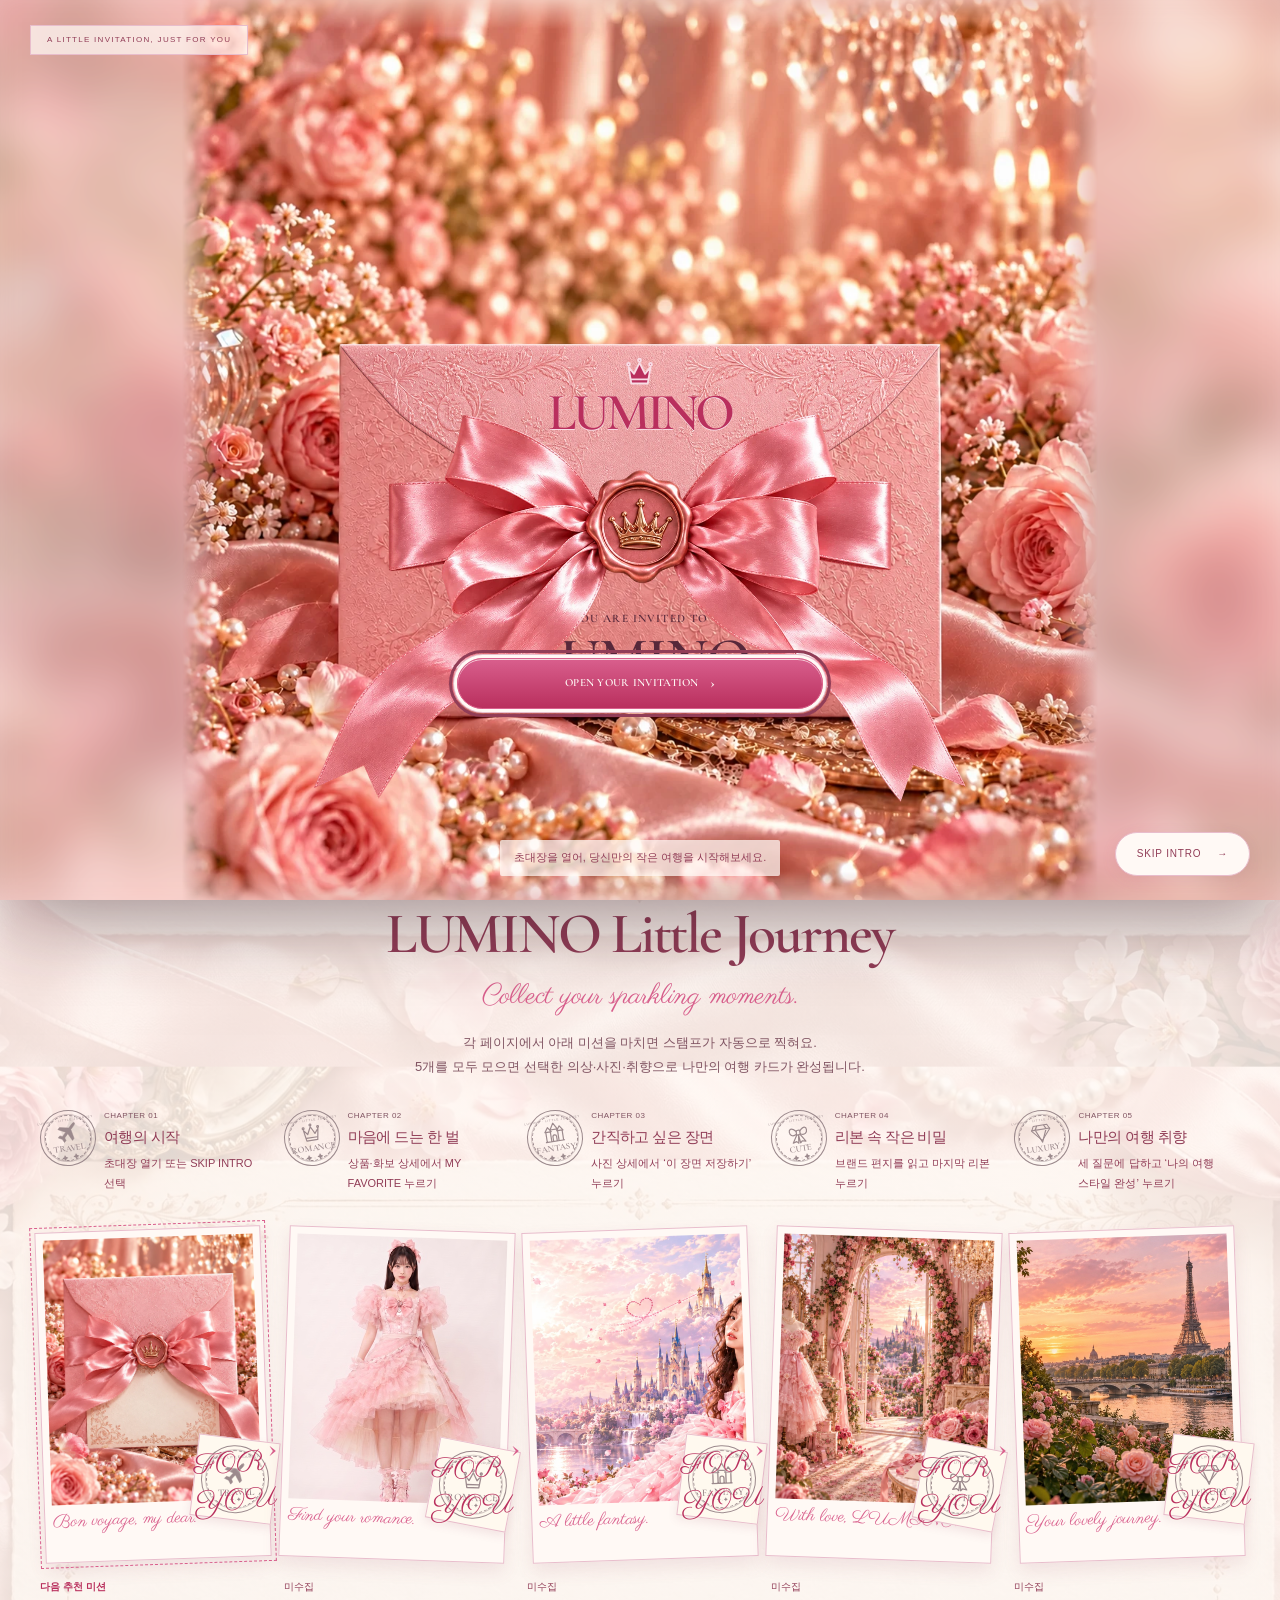
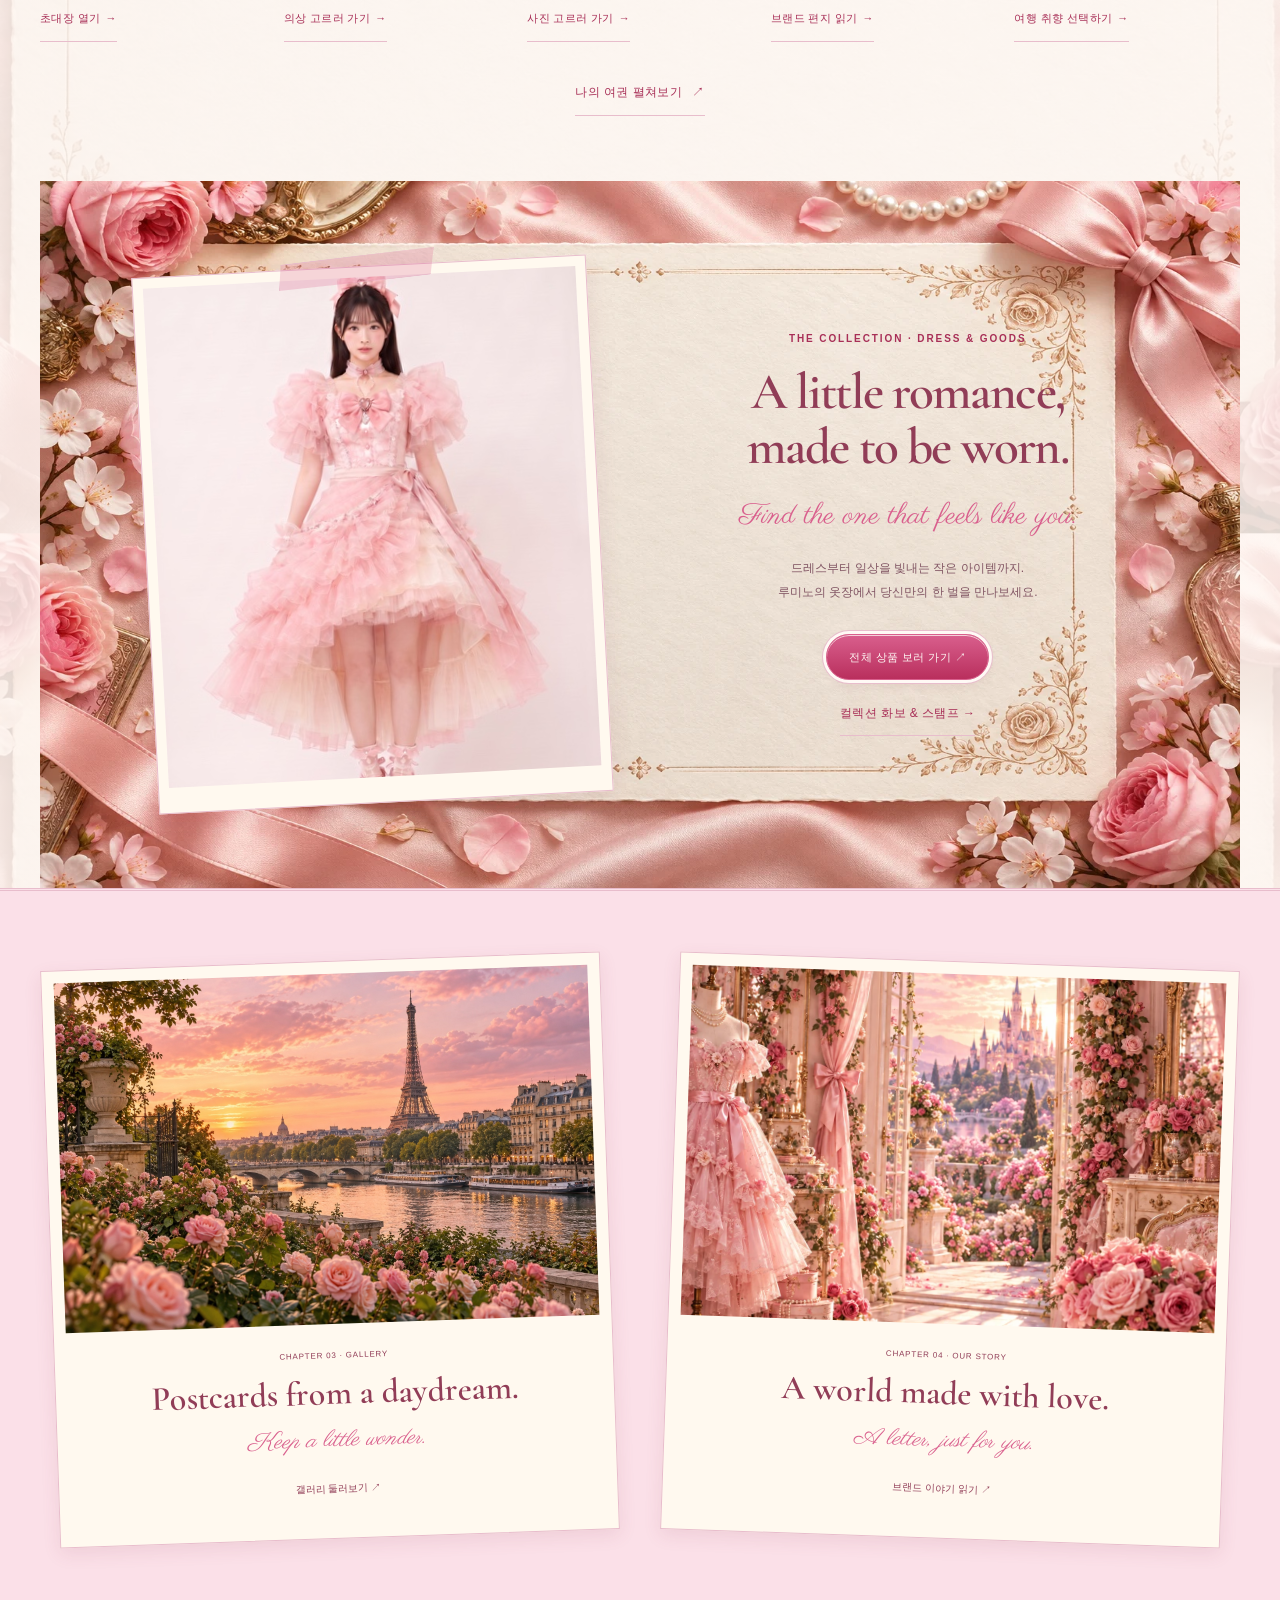
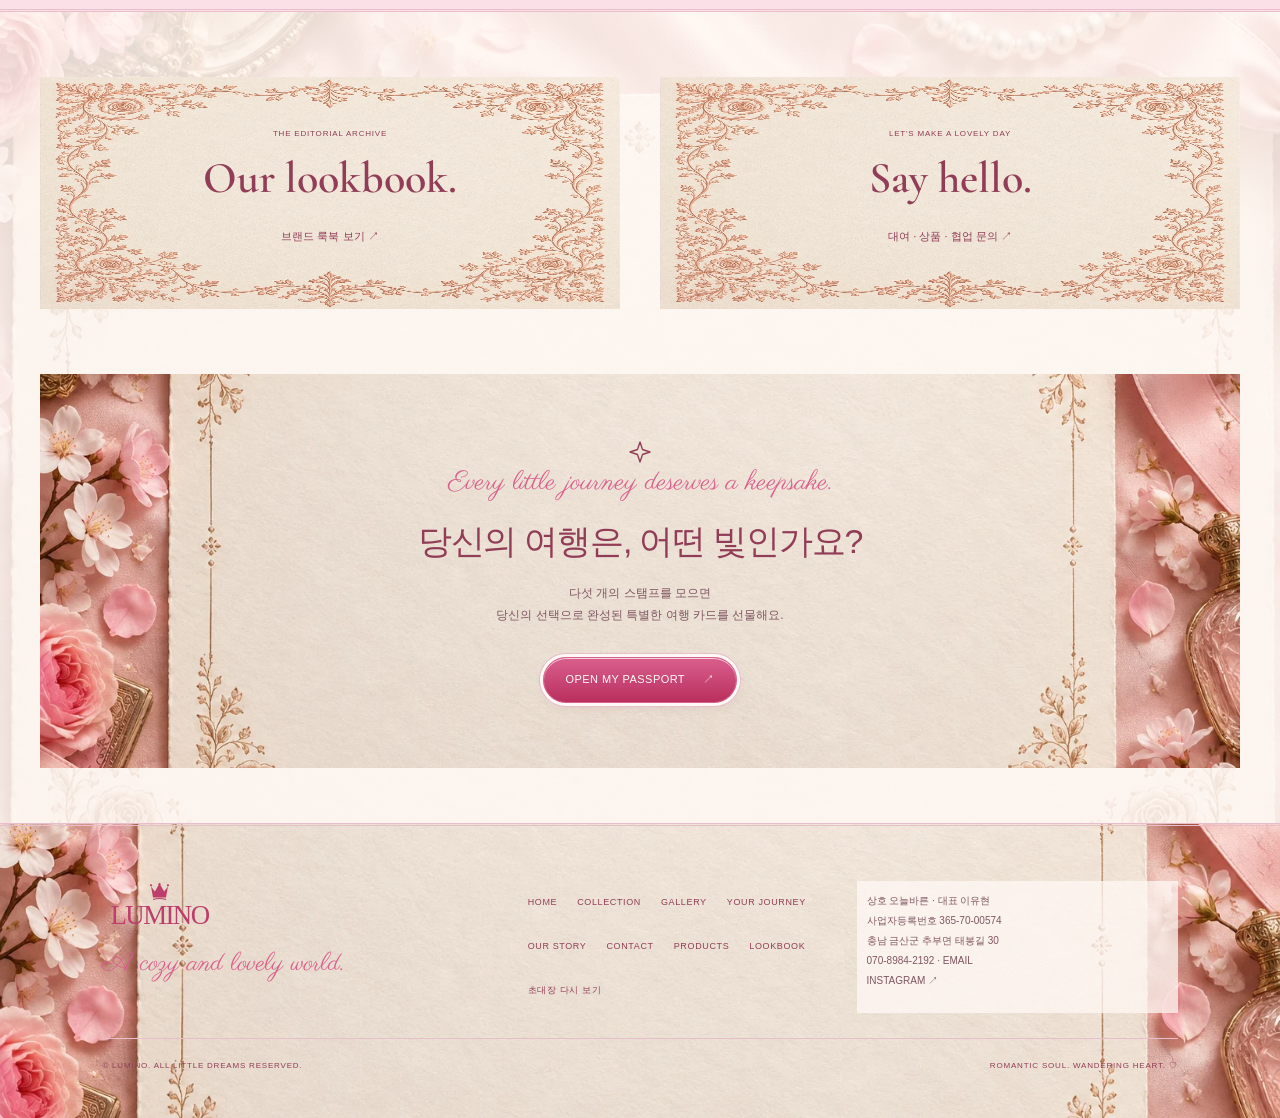
==== commit 25d0b890: "[박수훈] 루미노 전체 페이지를 로맨틱 화보와 여행 스크랩북으로 통일" ====
--- a/index.html
+++ b/index.html
@@ -4,31 +4,31 @@
   <meta charset="UTF-8"><meta name="viewport" content="width=device-width, initial-scale=1.0">
   <title>LUMINO — A Sparkling Little Journey</title>
   <meta name="description" content="반짝이는 작은 여행, 포근하고 사랑스러운 순간. 루미노의 컬렉션을 만나고 다섯 개의 추억으로 나만의 여행 여권을 완성하세요.">
-  <meta property="og:title" content="LUMINO — A Sparkling Little Journey"><meta property="og:description" content="당신만의 반짝이는 여행이 시작되는 곳, 루미노."><meta property="og:image" content="images/lumino-hero.jpg"><meta property="og:type" content="website">
+  <meta property="og:title" content="LUMINO — A Sparkling Little Journey"><meta property="og:description" content="당신만의 반짝이는 여행이 시작되는 곳, 루미노."><meta property="og:image" content="images/lumino-world-hero.webp"><meta property="og:type" content="website">
   <meta name="theme-color" content="#FFF9F5">
   <link rel="icon" href="images/favicon.svg" type="image/svg+xml">
-  <link rel="preload" as="image" href="images/lumino-hero.jpg">
+  <link rel="preload" as="image" href="images/lumino-world-hero.webp">
   <link rel="stylesheet" href="style.css"><link rel="stylesheet" href="lumino.css">
+  <link rel="stylesheet" href="lumino-world.css">
 </head>
 <body class="lumino-site" data-lumino-home>
   <a class="skip-link" href="#main">본문으로 바로가기</a>
   <header class="lumino-header" data-shared-header></header>
   <main id="main">
     <section id="home" class="dream-hero" aria-labelledby="hero-title">
-      <img class="dream-scenery" src="images/lumino-hero.jpg" alt="핑크 드레스를 입은 모델과 장밋빛 구름 사이로 펼쳐진 동화 속 성" fetchpriority="high" width="1536" height="1024">
+      <img class="dream-scenery" src="images/lumino-world-hero.webp" alt="새틴 리본과 장미, 핑크빛 구름과 성을 배경으로 핑크 드레스를 입은 모델" fetchpriority="high" width="1672" height="941">
       <div class="hero-haze" aria-hidden="true"></div>
       <div class="hero-border" aria-hidden="true"></div>
       <div class="hero-content">
-        <p class="eyebrow">AN INVITATION TO YOUR LITTLE ESCAPE</p>
         <div class="hero-crown" data-icon="crown"></div>
         <h1 id="hero-title" class="brand-wordmark">LUMIN<span>O<i aria-hidden="true">✦</i></span></h1>
         <p class="script hero-script">A Sparkling Little Journey,<br>A Cozy and Lovely World.</p>
-        <p class="hero-description">반짝이는 작은 여행,<br>포근하고 사랑스러운 순간을 선물해요.</p>
+        <p class="hero-description">반짝이는 작은 여행, 포근하고 사랑스러운 순간.</p>
         <div class="hero-buttons"><a class="l-btn" href="about.html">DISCOVER OUR WORLD <span aria-hidden="true">↗</span></a><a class="l-btn outline" href="products.html">EXPLORE COLLECTION <span aria-hidden="true">→</span></a></div>
         <button type="button" class="quiet-link hero-invitation" data-action="replay-intro">초대장 다시 보기 ↗</button>
       </div>
-      <div class="hero-postcard" aria-hidden="true"><span>POSTCARD No. 01</span><p class="script">Let's travel<br>together!</p><i>♡</i></div>
-      <div class="flight-path" aria-hidden="true"><svg viewBox="0 0 400 160"><path d="M5 155C70 35 125 165 200 75S355 95 390 5" fill="none" stroke="currentColor" stroke-dasharray="4 7"/><g class="flight-plane"><path d="m-14-3 10 0-1-13 4 0 6 13 10 3-10 3-6 13-4 0 1-13-10 0z" fill="currentColor"/><animateMotion class="flight-motion" dur="16s" repeatCount="indefinite" rotate="auto" path="M5 155C70 35 125 165 200 75S355 95 390 5"/></g></svg></div>
+      <div class="hero-postcard" aria-hidden="true"><span>WITH LOVE</span><p class="script">Let's<br>travel<br>together!</p><i>♡</i></div>
+      <div class="hero-starlight" aria-hidden="true"><i>✦</i><i>✧</i><i>✦</i></div>
       <div class="hero-bottom"><span>ROMANTIC SOUL. WANDERING HEART.</span><a href="#little-journey">SCROLL TO EXPLORE <span aria-hidden="true">↓</span></a><span>WITH LOVE, LUMINO ♡</span></div>
     </section>
     <div class="love-strip" aria-hidden="true"><span>A LITTLE ROMANCE</span> ✧ <span>A LITTLE WONDER</span> ✧ <span>A LITTLE YOU</span> ✧ <span>A LITTLE ROMANCE</span> ✧ <span>A LITTLE WONDER</span></div>
@@ -43,7 +43,7 @@
     </section>
     <section class="home-destinations" aria-label="루미노의 다른 여행지">
       <a class="destination-postcard" href="gallery.html"><img src="images/lumino-paris.jpg" alt="핑크빛 파리의 여행 엽서" loading="lazy" width="1024" height="1024"><span><small>CHAPTER 03 · GALLERY</small><strong>Postcards from a daydream.</strong><em class="script">Keep a little wonder.</em><b>갤러리 둘러보기 ↗</b></span></a>
-      <a class="destination-postcard" href="about.html"><img src="images/layover-room.jpg" alt="루미노의 드레스와 리본으로 꾸민 공간" loading="lazy" width="1200" height="1600"><span><small>CHAPTER 04 · OUR STORY</small><strong>A world made with love.</strong><em class="script">A letter, just for you.</em><b>브랜드 이야기 읽기 ↗</b></span></a>
+      <a class="destination-postcard" href="about.html"><img src="images/lumino-world-atelier.webp" alt="루미노의 드레스와 리본으로 꾸민 공간" loading="lazy" width="1200" height="1600"><span><small>CHAPTER 04 · OUR STORY</small><strong>A world made with love.</strong><em class="script">A letter, just for you.</em><b>브랜드 이야기 읽기 ↗</b></span></a>
     </section>
     <section class="chapter home-directory" aria-label="브랜드 안내"><a href="portfolio.html"><span>THE EDITORIAL ARCHIVE</span><strong>Our lookbook.</strong><small>브랜드 룩북 보기 ↗</small></a><a href="contact.html"><span>LET'S MAKE A LOVELY DAY</span><strong>Say hello.</strong><small>대여 · 상품 · 협업 문의 ↗</small></a></section>
     <section class="chapter closing-note reveal"><span data-icon="sparkle"></span><p class="script">Every little journey deserves a keepsake.</p><h2>당신의 여행은, 어떤 빛인가요?</h2><p>다섯 개의 스탬프를 모으면<br>당신의 선택으로 완성된 특별한 여행 카드를 선물해요.</p><button class="l-btn" data-action="passport">OPEN MY PASSPORT <span aria-hidden="true">↗</span></button></section>
--- a/style.css
+++ b/style.css
@@ -22,6 +22,10 @@
   --shadow-tint: #913d571c;
   --modal-shadow: #39182280;
   --tape: #d9b77a59;
+  --world-pink: #FBE0E8;
+  --world-blush: #FDEFF3;
+  --world-ink: #A82F57;
+  --world-glass: #fff9f5d9;
   --font-serif: 'Lumino Serif', 'Baskerville', 'Times New Roman', serif;
   --font-script: 'Lumino Script', 'Brush Script MT', cursive;
   --bg: #fff3f6;
--- a/lumino.css
+++ b/lumino.css
@@ -110,7 +110,8 @@
 
 /* 같은 사진 배경 위에서 리본·덮개·편지를 연속적으로 움직입니다. */
 .sr-only{position:absolute;width:1px;height:1px;padding:0;margin:-1px;overflow:hidden;clip-path:inset(50%);white-space:nowrap;border:0}
-.l-dialog.intro-dialog{width:100%;height:100dvh;max-height:100dvh;max-width:none;margin:0;padding:0;border:0;border-radius:0;background:var(--pink-paper);overflow:hidden;isolation:isolate}
+.l-dialog.intro-dialog{width:100%;height:100dvh;max-height:100dvh;max-width:none;margin:0;padding:0;border:0;border-radius:0;background:var(--pink-paper);overflow:clip;isolation:isolate}
+.l-dialog.intro-dialog[open]{animation:none}
 .invitation-ambient{position:absolute;inset:-35px;z-index:-1;overflow:hidden;background:var(--pink-paper)}
 .invitation-ambient img{width:100%;height:100%;object-fit:cover;filter:blur(24px);opacity:.65}
 .invitation-ambient::after{content:'';position:absolute;inset:0;background:color-mix(in srgb,var(--pink-paper) 25%,transparent)}
@@ -138,9 +139,6 @@
 .invitation-letter-copy .invitation-welcome{font-family:var(--font-main)!important;font-size:max(9px,1.2cqw)!important;margin-top:2cqw;color:var(--burgundy)}
 .invitation-ribbon{position:absolute;z-index:6;left:14%;top:42%;width:72%;aspect-ratio:1.5;pointer-events:none;transform-origin:50% 34%}
 .invitation-ribbon img{width:100%;height:100%}
-.ribbon-left{mask-image:linear-gradient(90deg,black 41%,transparent 44%)}
-.ribbon-right{mask-image:linear-gradient(90deg,transparent 56%,black 59%)}
-.ribbon-seal{clip-path:ellipse(9% 14% at 50% 34%)}
 .invitation-address{position:absolute;z-index:4;top:67.5%;left:28%;width:44%;text-align:center;pointer-events:none;color:var(--deep-ink)}
 .invitation-address p{font:500 max(8px,1.25cqw)/1.4 var(--font-serif);letter-spacing:.1em}
 .invitation-address h2{font:500 3cqw/1.05 var(--font-serif);margin-top:.3cqw;letter-spacing:-.02em}
@@ -319,3 +317,154 @@
 @media(min-width:1100px){.chapter-map{grid-template-columns:repeat(5,minmax(0,1fr));gap:18px}.chapter-postcard header{min-height:105px;align-items:start;gap:8px}.chapter-postcard header>.stamp{width:56px;height:56px}.chapter-postcard header h3{font-size:15px}.chapter-postcard header p:not(.mission-location){font-size:11px}.chapter-photo>img{height:245px}.chapter-photo-caption{font-size:18px}.chapter-postcard-action .quiet-link{font-size:11px}.chapter-postcard+.chapter-postcard::before{content:'›';position:absolute;left:-16px;top:60%;font:30px var(--font-serif);color:var(--rose)}}
 
 .card-dialog .dialog-close{position:sticky;float:right;top:0;margin:-20px -10px -30px 0;z-index:10}
+
+/* YOUR JOURNEY: 실제 선택으로 채워지는 여행 엽서와 다섯 가지 기록 */
+.journey-page .taste-chapter{padding-top:40px;gap:35px}
+.journey-page .taste-heading h1{font-size:clamp(42px,5vw,65px);line-height:1.08;margin:16px 0}
+.journey-page .taste-heading>.script{font-size:27px;line-height:1.4}
+.journey-page .taste-heading>p:not(.eyebrow):not(.script){font-size:13px;line-height:1.9}
+.taste-preview{margin:28px 0 8px;max-width:420px;text-align:center}
+.taste-preview-photos{display:flex;align-items:center;padding:10px 5px}
+.taste-preview-photos figure{width:39%;flex-shrink:0;padding:6px 6px 10px;background:var(--paper);border:1px solid var(--rose-line);box-shadow:0 5px 15px var(--shadow-tint);transform:rotate(-8deg)}
+.taste-preview-photos figure+figure{margin-left:-9%;transform:rotate(4deg);z-index:1}
+.taste-preview-photos figure:nth-child(3){transform:rotate(10deg);z-index:0}
+.taste-preview-photos img{width:100%;height:115px;object-fit:cover}
+.taste-preview-photos figcaption{font-size:9px;margin-top:6px}
+.taste-preview-photos.has-destination{justify-content:center}
+.taste-preview-photos.has-destination figure{width:68%;transform:rotate(-4deg)}
+.taste-preview-photos.has-destination img{height:150px}
+.taste-preview>.script{display:block;font-size:24px;margin-top:12px}
+.journey-page .taste-paper{padding:26px 20px;background:linear-gradient(var(--cream-glow),var(--cream-glow)),url('images/lumino-invitation-paper-v2.webp') center/100% 100%;box-shadow:0 12px 35px var(--shadow-tint),5px 6px 0 var(--pink-paper)}
+.journey-page .taste-progress{font-size:8px;gap:8px}
+.journey-page .taste-paper legend{font-size:20px}
+.journey-page .taste-option{min-height:82px;background:var(--paper);padding:12px;gap:10px}
+.journey-page .taste-option:has(input:checked){background:var(--pink-paper);outline:1px solid var(--rose)}
+.journey-page .taste-option:has(input:focus-visible){outline:2px solid var(--burgundy);outline-offset:3px}
+.journey-page .taste-option>span{font-size:14px}.journey-page .taste-option small{font-size:11px}
+.journey-page .taste-option img{width:80px;height:80px}
+.journey-page .taste-actions{flex-wrap:wrap}.journey-page .taste-actions .l-btn{font-size:12px}
+.journey-page .taste-actions .eyebrow{font-size:8px}
+.journey-page .taste-chapter.is-complete{display:block;padding-top:28px}
+.taste-chapter.is-complete>.taste-heading,.taste-chapter.is-complete .taste-progress{display:none}
+.journey-page .taste-chapter.is-complete>.taste-paper{background:none;border:0;box-shadow:none;padding:0}
+.result-heading{text-align:center;margin-bottom:32px}
+.result-heading h1{font-size:clamp(38px,5vw,62px);line-height:1.1;margin:12px 0 15px}
+.result-heading>p:last-child{font-size:13px;line-height:1.9}
+.result-postcard{padding:10px;background:var(--paper);border:1px solid var(--rose-line);box-shadow:0 18px 40px var(--shadow-tint);position:relative;isolation:isolate}
+.result-postcard::before{content:'';position:absolute;inset:5px -5px -7px 5px;border:1px solid var(--rose-line);background:var(--pink-paper);transform:rotate(1deg);z-index:-1}
+.result-landscape{position:relative;min-width:0;height:390px;overflow:hidden}
+.result-destination{width:100%;height:100%;object-fit:cover}
+.result-location{position:absolute;top:16px;left:16px;right:16px;background:var(--cream-glow);border:1px solid var(--rose-line);padding:11px 14px;backdrop-filter:blur(4px)}
+.result-location small{display:block;font-size:8px;letter-spacing:.15em}
+.result-location strong{display:block;font:500 18px/1.7 var(--font-main);margin-top:3px}
+.result-photo-note{position:absolute;right:15px;top:130px;background:var(--paper);padding:7px 14px;transform:rotate(7deg);font-size:24px;box-shadow:0 4px 12px var(--shadow-tint)}
+.result-keepsakes{position:absolute;inset:auto 12px 19px;display:flex;justify-content:center;align-items:end;gap:12px}
+.result-keepsake{width:46%;max-width:190px;min-width:0;display:block;text-align:center;text-decoration:none;padding:6px 6px 9px;background:var(--paper);border:1px solid var(--rose-line);box-shadow:0 5px 20px var(--shadow-tint);color:var(--burgundy);transform:rotate(-6deg);transition:transform .25s}
+.result-keepsake:nth-child(2){transform:rotate(7deg)}
+.result-keepsake:hover{transform:rotate(0) translateY(-5px)}
+.result-keepsake img{width:100%;height:130px;object-fit:cover;object-position:center 28%}
+.result-keepsake>span{display:block;font-size:7px;letter-spacing:.08em;margin-top:8px}
+.result-keepsake>small{display:block;font-size:10px;line-height:1.5;margin-top:4px;overflow-wrap:anywhere}
+.result-keepsake.is-empty{min-height:170px;padding:22px 10px;border-style:dashed;display:flex;align-items:center;flex-direction:column;justify-content:center}
+.result-keepsake.is-empty>.icon{width:30px;height:30px;margin-bottom:8px}
+.result-letter{padding:28px 20px 25px;background:linear-gradient(color-mix(in srgb,var(--paper) 50%,transparent),color-mix(in srgb,var(--paper) 50%,transparent)),url('images/lumino-invitation-paper-v2.webp') center/100% 100%;position:relative;text-align:left}
+.result-letter-top{display:flex;justify-content:space-between;align-items:center;gap:15px}
+.result-letter-top>span:first-child{font:20px/1.3 var(--font-serif);letter-spacing:.16em}
+.result-letter-top small{display:block;font:7px/1.6 var(--font-main);letter-spacing:.05em;margin-top:5px}
+.result-letter-top .stamp{flex-shrink:0;width:65px;height:65px}.result-letter-top .stamp .icon{width:23px;height:23px}.result-letter-top .stamp strong{font-size:9px}.result-letter-top .stamp-orbit{font-size:3px;top:8px}
+.result-recipient{font-size:29px;line-height:1.3;margin:18px 0 13px;overflow-wrap:anywhere}
+.result-letter h2{font:500 24px/1.5 var(--font-main);letter-spacing:-.04em;margin:0 0 16px}
+.result-letter-copy{font-size:13px;line-height:2;color:var(--muted-rose)}
+.result-itinerary{margin:22px 0 18px;border-top:1px solid var(--rose-line);border-bottom:1px solid var(--rose-line);padding:12px 0}
+.result-itinerary>div{display:grid;grid-template-columns:100px 1fr;gap:10px;margin:8px 0;align-items:baseline}
+.result-itinerary dt{font-size:8px;letter-spacing:.04em}
+.result-itinerary dd{font-size:13px;line-height:1.6}
+.result-signature{font-size:29px;text-align:right}
+.result-slogan{font:italic 11px/1.7 var(--font-serif);margin-top:15px;text-align:center}
+.result-actions{text-align:center;margin-top:30px}
+.result-actions>p{font-size:12px;line-height:1.9;margin-bottom:14px}
+.result-actions>div{display:flex;gap:10px 24px;align-items:center;justify-content:center;flex-wrap:wrap}
+.result-actions .l-btn{font-size:12px}
+.journey-page .journey-map{border-top:1px solid var(--rose-line)}
+.journey-page .section-intro>p:not(.eyebrow):not(.script){font-size:13px}
+.journey-journal{display:grid;grid-template-columns:repeat(2,minmax(0,1fr));gap:35px 16px;text-align:left}
+.memory-record{min-width:0;position:relative;display:flex;flex-direction:column}
+.memory-record>header{display:flex;flex-direction:column;gap:5px;font-size:10px;color:var(--muted-rose)}
+.memory-record>header .eyebrow{font-size:8px;letter-spacing:.1em}
+.memory-record>h3{font:500 14px/1.6 var(--font-main);letter-spacing:-.04em;margin:7px 0 16px}
+.memory-paper-wrap{position:relative;transform:rotate(-2deg);margin-bottom:22px}
+.memory-record:nth-child(even) .memory-paper-wrap{transform:rotate(2deg)}
+.memory-photo{display:block;width:100%;padding:6px 6px 15px;background:var(--paper);border:1px solid var(--rose-line);box-shadow:0 5px 16px var(--shadow-tint);text-align:left;color:var(--burgundy);text-decoration:none;transition:translate .25s}
+button.memory-photo:hover,a.memory-photo:hover{translate:0 -5px}
+.memory-photo>img,.memory-letter-content,.memory-empty-content{height:220px;width:100%;object-fit:cover;object-position:center 28%}
+.memory-handwriting{display:block;font-size:17px;line-height:1.4;margin:10px 3px 0;min-height:42px;padding-right:15px}
+.memory-postmark{position:absolute;right:-5px;bottom:-9px;transform:rotate(10deg);pointer-events:none}
+.memory-postmark .stamp{width:46px;height:46px;background:var(--paper)}
+.memory-postmark .stamp .icon{width:16px;height:16px;margin-top:4px}.memory-postmark .stamp strong{font-size:6px}.memory-postmark .stamp-orbit{font-size:2px;top:6px;letter-spacing:.3px}.memory-postmark .stamp-stars{font-size:4px}
+.memory-letter-content{display:flex;flex-direction:column;align-items:center;justify-content:center;gap:6px;text-align:center;background:url('images/lumino-invitation-paper-v2.webp') center/100% 100%;padding:10px 6px;font-size:11px;line-height:1.8}
+.memory-letter-content>.script{font-size:18px;line-height:1.2}
+.memory-letter-content>.icon{width:18px;height:18px;flex-shrink:0}
+.memory-letter-content>small{font-size:6px}
+.memory-empty-content{display:flex;flex-direction:column;align-items:center;justify-content:center;gap:10px;border:1px dashed var(--rose-line);padding:15px 8px;text-align:center;background:var(--pink-paper)}
+.memory-empty-content>.icon{width:28px;height:28px;color:var(--muted-rose)}
+.memory-empty-content>strong{font:500 12px/1.7 var(--font-main)}
+.memory-empty-content>small{font-size:10px;line-height:1.8}
+.memory-record.is-empty .memory-postmark{display:none}
+.memory-description h4{font:500 14px/1.6 var(--font-main);letter-spacing:-.03em;overflow-wrap:anywhere}
+.memory-description p{font-size:11px;line-height:1.8;margin:7px 0 10px;color:var(--muted-rose)}
+.memory-record>.quiet-link{margin-top:auto;align-self:start;font-size:11px;min-height:44px;gap:5px}
+.journal-summary{margin-top:40px;padding:25px 15px;border-top:1px dashed var(--rose-line);text-align:center}
+.journal-summary>p{font-size:9px;letter-spacing:.12em}.journal-summary strong{font:30px/1.3 var(--font-serif);letter-spacing:0;margin-right:10px}
+.journal-summary>span{display:block;font-size:12px;line-height:1.8;margin:12px 0 17px}
+.journal-summary>div{display:flex;justify-content:center;align-items:center;flex-wrap:wrap;gap:10px 25px}
+.journal-summary .l-btn{font-size:12px}
+@media(min-width:720px){
+ .journey-page .taste-chapter{grid-template-columns:.85fr 1.15fr;gap:40px;padding-top:55px}
+ .journey-page .taste-paper{padding:35px 28px}
+ .taste-preview-photos img{height:140px}
+ .taste-preview-photos.has-destination img{height:190px}
+ .result-postcard{display:grid;grid-template-columns:1.05fr 1fr;padding:14px;transform:rotate(-.8deg)}
+ .result-heading{margin-bottom:40px}.result-letter{padding:30px 25px}
+ .result-landscape{height:100%;min-height:570px}
+ .result-keepsakes{gap:15px;inset:auto 18px 30px}
+ .result-keepsake img{height:155px}.result-keepsake>small{font-size:11px}
+ .result-location{top:25px;left:20px;right:20px}
+ .result-photo-note{top:165px}
+ .result-recipient{font-size:32px}
+ .result-letter h2{font-size:26px}
+ .result-letter-copy{font-size:13px}
+ .result-signature{font-size:32px}
+ .journey-journal{grid-template-columns:repeat(3,minmax(0,1fr));gap:40px 25px}
+ .memory-record>h3{font-size:16px}.memory-record>header{flex-direction:row;justify-content:space-between}
+ .memory-photo>img,.memory-letter-content,.memory-empty-content{height:235px}
+ .memory-handwriting{font-size:21px}.memory-letter-content{font-size:14px;gap:8px;padding:12px 6px}
+ .memory-letter-content>.icon{width:20px;height:20px}
+ .memory-letter-content>.script{font-size:26px}.memory-letter-content>small{font-size:8px}
+ .memory-postmark .stamp{width:58px;height:58px}.memory-postmark .stamp .icon{width:20px;height:20px}.memory-postmark .stamp strong{font-size:8px}.memory-postmark .stamp-orbit{font-size:2.6px;top:7px}
+ .memory-description h4{font-size:16px}.memory-description p{font-size:12px}
+}
+@media(min-width:1100px){
+ .journey-page .taste-chapter{gap:60px}.journey-page .taste-paper{padding:40px 30px}
+ .journey-page .destination-options{grid-template-columns:repeat(3,minmax(0,1fr));gap:12px}
+ .journey-page .destination-options .taste-option{display:flex;flex-direction:column;align-items:start;padding:7px 7px 12px;min-width:0;gap:10px}
+ .journey-page .destination-options .taste-option img{width:100%;height:135px}
+ .journey-page .destination-options .taste-option>span{font-size:13px;padding:0 3px;min-height:88px}
+ .journey-page .destination-options .taste-option small{font-size:10px;margin-top:5px}
+ .journey-page .destination-options .taste-option input{margin:0 auto}
+ .result-letter{padding:36px 48px}
+ .result-letter h2{font-size:29px}.result-letter-copy{font-size:14px}
+ .result-location{right:auto;min-width:250px;top:30px;left:30px}
+ .result-photo-note{top:160px;right:30px;font-size:30px}
+ .result-keepsakes{justify-content:flex-end;right:35px;gap:20px}
+ .result-keepsake img{height:190px}
+ .result-recipient{font-size:38px;margin:20px 0 16px}
+ .result-letter-top .stamp{width:78px;height:78px}.result-letter-top .stamp .icon{width:27px;height:27px}.result-letter-top .stamp strong{font-size:11px}.result-letter-top .stamp-orbit{font-size:3.5px}
+ .result-itinerary{margin-top:25px}.result-itinerary>div{grid-template-columns:120px 1fr}
+ .result-itinerary dd{font-size:14px}
+ .journey-journal{grid-template-columns:repeat(5,minmax(0,1fr));gap:22px}
+ .memory-record>header{flex-direction:column;gap:4px}
+ .memory-photo>img,.memory-letter-content,.memory-empty-content{height:245px}
+ .memory-handwriting{font-size:20px;min-height:50px}
+ .memory-record>.quiet-link{font-size:12px}
+}
+@media(prefers-reduced-motion:reduce){.result-keepsake,.memory-photo{transition:none}}
--- a/lumino-world.css
+++ b/lumino-world.css
@@ -0,0 +1,289 @@
+/* LUMINO의 공통 시각 구성. 색·폰트는 style.css의 브랜드 토큰을 사용합니다. */
+.lumino-site {
+  background: linear-gradient(var(--world-glass),var(--world-glass)), url('images/lumino-world-paper.webp') center top / 1600px auto repeat-y;
+  color: var(--burgundy);
+}
+.lumino-site .eyebrow { background:none; border:0; border-radius:0; box-shadow:none; padding:0; color:var(--world-ink); }
+.lumino-site .section { max-width:1280px; padding-block:65px; }
+.chapter { width:min(1280px,calc(100% - 40px)); padding-block:55px; }
+.lumino-site h2 { font-size:clamp(36px,4.5vw,58px); }
+.section-intro { margin-bottom:28px; }
+.section-intro>p:not(.eyebrow):not(.script) { font-size:13px; line-height:1.9; }
+.world-crest { display:block; width:38px; color:var(--rose); margin:0 auto 12px; }
+.world-crest .icon { width:38px; height:30px; }
+.chapter-heading { position:relative; }
+.chapter-heading>.world-crest { position:absolute; top:-36px; left:0; margin:0; }
+.lumino-site .l-btn,.lumino-site.legacy-page .btn {
+  background:linear-gradient(180deg,var(--rose),var(--logo-rose));
+  box-shadow:inset 0 1px 0 var(--cream-glow),0 0 0 3px var(--cream),0 0 0 4px var(--rose-line),0 5px 12px var(--shadow-tint);
+  border-color:var(--rose); font-weight:500;
+}
+.lumino-site .l-btn.outline,.lumino-site.legacy-page .btn.ghost { background:var(--cream); }
+.lumino-site .l-btn:hover,.lumino-site.legacy-page .btn:hover { background:var(--burgundy); }
+.lumino-site .quiet-link { color:var(--world-ink); }
+
+/* 시안처럼 한 줄로 이어지는 메뉴. 상품·룩북·문의는 보조 메뉴에도 유지합니다. */
+.lumino-header { background:var(--world-glass); border-bottom:1px solid var(--rose-line); backdrop-filter:blur(12px); }
+.header-inner { min-height:66px; padding:7px 18px; gap:8px; max-width:1600px; }
+.lumino-logo { width:105px; }.lumino-logo img { height:44px; }
+.header-tools .icon-button { min-width:44px; padding:9px; }
+.main-navigation { padding:18px 24px 24px; background:var(--cream); }
+.main-navigation a { font-size:12px; min-height:44px; }
+.nav-secondary-links { display:flex; flex-wrap:wrap; gap:5px 16px; margin-top:10px; padding-top:10px; border-top:1px dashed var(--rose-line); }
+.nav-secondary-links a { font-size:10px; }
+.header-directory { display:none; position:relative; }
+.header-directory summary { cursor:pointer; list-style:none; }
+.header-directory summary::-webkit-details-marker { display:none; }
+.header-directory>nav { position:absolute; right:0; top:52px; width:280px; display:grid; padding:25px; background:var(--paper); border:1px solid var(--rose-line); box-shadow:0 12px 30px var(--shadow-tint); }
+.header-directory>nav>.script { font-size:25px; margin-bottom:12px; }
+.header-directory a { display:flex; align-items:center; font-size:11px; min-height:46px; border-bottom:1px dashed var(--rose-line); }
+.header-directory .quiet-link { justify-self:start; font-size:11px; }
+[data-lumino-home]>.lumino-header { margin-bottom:-66px; background:color-mix(in srgb,var(--cream) 80%,transparent); }
+[data-lumino-home]>.lumino-header.is-scrolled { background:var(--world-glass); }
+
+/* 메인: 프레임 전체를 하나의 핑크 판타지 화보로 사용합니다. */
+.dream-hero { min-height:0; height:820px; background:var(--world-pink); }
+.dream-scenery { top:200px; bottom:0; height:calc(100% - 200px); object-fit:cover; object-position:74% center; }
+.hero-haze { background:linear-gradient(180deg,var(--world-blush) 0%,var(--world-blush) 22%,transparent 47%); }
+.hero-border { inset:9px; border-color:var(--cream-glow); }
+.hero-content { position:absolute; inset:96px 18px 24px; width:auto; max-width:none; margin:0; padding:0; }
+.hero-crown .icon { width:39px; height:39px; margin:0 0 5px; }
+.hero-content .brand-wordmark { font-size:clamp(78px,23vw,110px); line-height:.95!important; }
+.hero-script { font-size:25px; margin:14px 0 12px; line-height:1.15; }
+.hero-description { font-size:10px; line-height:1.7; margin:17px 0 0; color:var(--burgundy); }
+.hero-buttons { position:absolute; bottom:53px; left:0; right:0; margin:0; gap:12px; }
+.hero-buttons .l-btn { font:600 11px/1.4 var(--font-serif); letter-spacing:0; padding:12px 14px; min-height:48px; gap:8px; }
+.hero-invitation { position:absolute; left:50%; bottom:0; transform:translateX(-50%); margin:0; padding-inline:14px; font-size:11px; background:var(--world-glass); border:1px solid var(--rose-line); white-space:nowrap; }
+.hero-bottom { display:none; }
+.hero-postcard { display:none; }
+.hero-starlight { position:absolute; inset:0; pointer-events:none; color:var(--cream); }
+.hero-starlight i { position:absolute; font:normal 26px var(--font-serif); animation:world-twinkle 4s ease-in-out infinite alternate; text-shadow:0 0 12px var(--cream); }
+.hero-starlight i:nth-child(1) { left:12%; top:52%; }.hero-starlight i:nth-child(2) { left:61%; top:18%; animation-delay:1s; }.hero-starlight i:nth-child(3) { right:10%; bottom:17%; animation-delay:2s; }
+@keyframes world-twinkle { from{opacity:.25;scale:.65} to{opacity:1;scale:1.2} }
+.love-strip { padding:14px 20px; font-size:9px; background:var(--pink-paper); border-block:3px double var(--rose-line); }
+#little-journey { padding-top:65px; }
+.chapter-photo { background:var(--cream); box-shadow:0 8px 18px var(--shadow-tint); }
+.chapter-postcard-action>span { color:var(--burgundy); }
+.home-editorial { border:0; padding:45px 25px; background:var(--paper) url('images/lumino-world-paper.webp') center/100% 100%; }
+.home-editorial>div { padding:15px 10px; text-align:center; }
+.home-editorial .quiet-link { margin-inline:auto; }
+.home-editorial-photo { margin:15px; padding:10px 10px 25px; }
+.home-destinations { background:var(--world-pink); border-block:3px double var(--rose-line); }
+.home-directory>a { background:var(--paper) url('images/lumino-invitation-paper-v2.webp') center/100% 100%; border:0; padding:50px 30px; }
+.closing-note { text-align:center; background:var(--paper) url('images/lumino-world-paper.webp') center/cover; padding:65px 35px; margin-bottom:55px; }
+.closing-note h2 { font-family:var(--font-main); font-size:clamp(23px,3vw,34px); line-height:1.6; }
+
+/* 공통 미션 안내는 여행 티켓처럼, 해야 할 행동은 바로 읽히게. */
+.chapter-mission { width:min(1280px,calc(100% - 40px)); padding:15px 18px; margin:20px auto; border:1px dashed var(--rose-line); background:var(--cream); box-shadow:0 4px 12px var(--shadow-tint); }
+.chapter-mission>div>p:last-child { font-size:12px; }
+.mission-notice-icon { border-style:double; border-width:3px; width:46px; height:46px; }
+.breadcrumb { max-width:1280px; padding-top:6px; font-size:9px; }
+
+/* 컬렉션: 옷 자체가 중심인 겹친 화보 페이지. 운영 상품은 그대로 연결합니다. */
+.lumino-site.legacy-page .world-collection { display:grid; grid-template-columns:1fr; padding:40px 25px 35px; gap:20px; background:var(--paper) url('images/lumino-world-paper.webp') center/cover; min-height:0; border-bottom:3px double var(--rose-line); }
+.world-collection-copy { text-align:center; min-width:0; }
+.world-heading-ornament { display:block; color:var(--rose); margin:15px auto 6px; }
+.world-heading-ornament .icon { width:33px; height:33px; }
+.lumino-site .world-collection h1 { font:500 clamp(48px,6vw,76px)/1 var(--font-serif); margin:5px 0 12px; }
+.lumino-site .world-collection p.script { font:27px/1.3 var(--font-script); color:var(--rose); margin:12px 0; }
+.world-collection-copy>p:not(.eyebrow):not(.script) { font-size:12px; }
+.collection-page-links { justify-content:center; gap:15px; margin-top:25px; }
+.world-fashion-collage { position:relative; height:350px; max-width:760px; width:100%; margin:auto; }
+.world-fashion-photo { display:block; position:absolute; padding:7px 7px 22px; background:var(--paper); border:1px solid var(--rose-line); box-shadow:0 9px 25px var(--shadow-tint); width:43%; left:0; top:65px; transform:rotate(-9deg); transition:transform .3s; }
+.world-fashion-photo img { width:100%; height:220px; object-fit:cover; object-position:center 25%; }
+.world-fashion-photo .script { font-size:20px; display:block; text-align:center; padding-top:9px; line-height:1.2; }
+.world-fashion-photo:nth-child(2) { left:28%; top:0; transform:rotate(3deg); z-index:2; }
+.world-fashion-photo:nth-child(3) { left:56%; top:80px; transform:rotate(11deg); }
+.world-fashion-photo:hover { z-index:3; transform:rotate(0) translateY(-5px); }
+.collection-note { padding:20px!important; background:transparent!important; border:0; color:var(--burgundy); }
+.collection-note p { font-size:12px; font-weight:400; }
+.product-list-section { margin:auto; }
+.product-list-section .section-heading { border-bottom:1px solid var(--rose-line); padding-bottom:20px; margin-bottom:15px; }
+.product-list-section .section-heading h2 { font-family:var(--font-serif); font-size:40px; }
+.product-list-section .card { padding:10px 10px 18px; background:var(--paper); border:1px solid var(--rose-line); box-shadow:0 6px 18px var(--shadow-tint); }
+.product-list-section .card-img { border:0; padding:0; background:var(--pink-paper); }
+.product-list-section .card h3 { font-size:15px; }.product-list-section .card>p { padding-inline:7px; }
+.product-list-section .card .product-detail-link { margin-left:7px; }
+.shop-toolbar { border-block:1px dashed var(--rose-line); padding:12px 0; }
+.gallery-filter { font-size:10px; }
+.gallery-filter[aria-pressed=true] { color:var(--world-ink); background:var(--cream); border:1px solid var(--rose-line); border-radius:24px; padding-inline:16px; }
+.collection-chapter { padding:65px 0; border:0; }
+.collection-item .look-photo { background:var(--paper); padding:10px 10px 20px; box-shadow:0 6px 20px var(--shadow-tint); transform:rotate(-2deg); }
+.collection-item:nth-child(2) .look-photo { transform:rotate(3deg); }.collection-item:nth-child(3) .look-photo { transform:rotate(-3deg); }
+
+/* 갤러리: 첫 화면에서 사진이 보이는 크림색 스크랩북. */
+.chapter-page:has(#gallery) { background:var(--world-pink) url('images/lumino-world-paper.webp') center top/1700px auto repeat-y; }
+.gallery-chapter { background:transparent; border:0; }
+.gallery-chapter::before { display:none; }
+.gallery-chapter>.chapter { padding-top:25px; }
+.gallery-intro { margin-bottom:20px; }
+.gallery-intro .world-crest { margin-bottom:6px; }
+.chapter-page .gallery-intro h1 { font-size:clamp(38px,5vw,65px); margin:10px 0; }
+.gallery-intro>.script { font-size:27px; margin:8px 0; }
+.gallery-intro>p:last-child { margin-top:10px; font-size:12px; }
+.gallery-chapter .chapter-mission { width:100%; margin:20px 0; }
+.gallery-chapter .gallery-filters { gap:3px; margin-bottom:25px; }
+.scrapbook-grid { gap:30px 16px; padding:10px 7px 30px; }
+.polaroid-card { padding:7px 7px 18px; border-color:var(--rose-line); box-shadow:0 9px 20px var(--shadow-tint); }
+.polaroid-card:nth-child(even) { margin-top:20px; }
+.polaroid-card img { height:170px; }.polaroid-card:nth-child(3n) img { height:205px; }
+.polaroid-caption { font-size:20px; min-height:45px; }
+.polaroid-category { font-size:7px; }
+.photo-tape { background:color-mix(in srgb,var(--rose) 24%,transparent); height:28px; box-shadow:inset 0 0 0 1px var(--rose-line); }
+
+/* OUR STORY를 열면 먼저 아틀리에와 브랜드 편지가 펼쳐집니다. */
+.story-chapter { background:transparent; border:0; }
+.story-chapter::before { display:none; }
+.story-chapter>.story-layout { gap:25px; padding-top:15px; align-items:stretch; }
+.story-photo { margin:0 8px; padding:8px 8px 20px; background:var(--paper); border:1px solid var(--rose-line); box-shadow:0 10px 30px var(--shadow-tint); transform:rotate(-2deg); }
+.story-photo>img { height:440px; width:100%; object-fit:cover; }
+.story-photo>.script { font-size:28px; margin-top:12px; }
+.story-postmark { right:15px; bottom:35px; background:var(--cream); }
+.story-letter { background:linear-gradient(color-mix(in srgb,var(--paper) 55%,transparent),color-mix(in srgb,var(--paper) 55%,transparent)),url('images/lumino-invitation-paper-v2.webp') center/100% 100%; padding:38px 28px; box-shadow:0 7px 25px var(--shadow-tint); border:1px solid var(--rose-line); }
+.story-letter>.eyebrow { font-size:8px; text-align:center; }
+#story-title { font:500 60px/.95 var(--font-serif); text-align:center; color:var(--logo-rose); margin:17px 0 12px; letter-spacing:-.06em; }
+#story-title>small { display:block; font:22px/1.5 var(--font-serif); letter-spacing:.08em; margin-bottom:5px; }
+.story-salutation { text-align:center; font-size:26px; margin-bottom:24px; }
+.story-paragraph { margin:20px 0; }.story-paragraph h3 { font-size:23px; margin-bottom:10px; }
+.story-paragraph p { font-size:13px; line-height:1.95; color:var(--burgundy); }
+#story-end { text-align:center; margin-top:22px; }
+.ribbon-hint { font-size:11px; }
+.secret-ribbon { background:transparent; padding:14px 5px; border:0; width:100%; }
+.secret-ribbon>.icon { width:60px; height:45px; }.secret-ribbon>span:last-child { font-size:12px; }
+.legacy-page .section.story-layout { background:var(--cream); padding:35px 25px; border:1px solid var(--rose-line); box-shadow:0 8px 22px var(--shadow-tint); margin-block:30px; }
+.legacy-page .philosophy { background:var(--paper) url('images/lumino-world-paper.webp') center/cover!important; padding:55px 30px!important; border:0!important; }
+.legacy-page .audience-grid article { background:var(--paper) url('images/lumino-invitation-paper-v2.webp') center/100% 100%; padding:35px 25px; transform:rotate(-1deg); }
+.legacy-page .audience-grid article:nth-child(2) { transform:rotate(1deg); }
+
+/* 개인 여정·여권·상세 창도 같은 사진, 편지지와 도장의 표현을 공유합니다. */
+.journey-page .taste-chapter { padding-top:30px; }
+.journey-page .taste-paper { background:linear-gradient(var(--world-glass),var(--world-glass)),url('images/lumino-invitation-paper-v2.webp') center/100% 100%; }
+.journey-page .journey-map { border:0; }
+.result-postcard { box-shadow:0 18px 35px color-mix(in srgb,var(--burgundy) 19%,transparent); }
+.result-heading h1 { color:var(--world-ink); }
+.journal-summary { background:var(--cream); border-block:1px dashed var(--rose-line); }
+.l-dialog:not(.intro-dialog):not(.passport-dialog):not(.completion-dialog) { background:var(--paper) url('images/lumino-world-paper.webp') center/cover; border:1px solid var(--rose-line); }
+.detail-dialog .detail-picture { padding:8px; background:var(--cream); border:1px solid var(--rose-line); box-shadow:0 8px 18px var(--shadow-tint); }
+.detail-copy { padding:18px; background:var(--world-glass); }
+.detail-copy h2 { font-size:40px; }.detail-copy p { font-size:13px; }
+.detail-hint { font-size:11px!important; }
+.search-result,.favorites-row { background:var(--cream); }
+.passport-guide-sheet { background:var(--paper) url('images/lumino-invitation-paper-v2.webp') center/100% 100%; }
+.passport-guide-sheet .mission-row { background:color-mix(in srgb,var(--cream) 86%,transparent); padding-inline:12px; }
+.passport-guide-sheet .mission-row.is-current { background:var(--pink-paper); }
+.passport-guide-sheet>header { background:var(--world-glass); padding:12px; }
+.passport-dialog::backdrop,.completion-dialog::backdrop { background:color-mix(in srgb,var(--burgundy) 35%,transparent); backdrop-filter:blur(8px); }
+.passport-fab { right:12px; bottom:14px; }
+.passport-fab>span:last-child { background:var(--cream); }
+@media(max-width:719px) {
+  .passport-fab { width:62px; height:86px; align-items:start; bottom:14px; }
+  .passport-fab .mini-passport { width:58px; height:74px; }
+  .passport-fab>span:last-child { position:absolute; right:0; bottom:0; padding:0; border:0; box-shadow:none; background:none; font-size:0; }
+  .passport-fab>span:last-child>small { display:none; }
+  .passport-fab>span:last-child>strong { display:block; margin:0; padding:3px 8px; font:500 12px/1.5 var(--font-main); border:1px solid var(--rose-line); border-radius:15px; background:var(--cream); box-shadow:0 2px 6px var(--shadow-tint); }
+  .chapter-mission { display:grid; grid-template-columns:46px minmax(0,1fr); gap:5px 12px; }
+  .chapter-mission>div { min-width:0; }
+  .chapter-mission>.quiet-link { grid-column:2; margin-left:0; justify-self:start; font-size:11px; }
+}
+
+/* 운영 상품 상세, 룩북, 문의 페이지에도 동일한 편집 디자인을 적용합니다. */
+.lumino-site .product-hero { gap:35px; padding-top:45px; }
+.lumino-site .product-info { background:linear-gradient(var(--world-glass),var(--world-glass)),url('images/lumino-invitation-paper-v2.webp') center/100% 100%; padding:35px 25px; border:1px solid var(--rose-line); box-shadow:0 8px 25px var(--shadow-tint); }
+.lumino-site .product-info h1 { font-size:clamp(26px,3vw,38px); }
+.lumino-site .product-info .k,.lumino-site .product-summary { color:var(--burgundy); }
+.lumino-site .product-hero-image { padding:9px; background:var(--paper); }
+.lumino-site .product-carousel-footer { background:var(--cream); }
+.lumino-site .product-story { background:var(--cream); border:1px solid var(--rose-line); padding:20px; }
+.lumino-site .portfolio-shell { background:var(--cream); border:1px solid var(--rose-line); box-shadow:0 8px 25px var(--shadow-tint); padding:35px 25px; margin-block:40px; }
+.lumino-site .lookbook-head,.lumino-site .contact-hero { background:var(--paper) url('images/lumino-world-paper.webp') center/cover!important; min-height:0; padding:45px 25px; }
+.lumino-site .lookbook-head h1,.lumino-site.legacy-page .contact-copy h1 { font-family:var(--font-main); font-size:clamp(28px,3.5vw,45px); line-height:1.45; }
+.lumino-site .lookbook-head .polaroid { background:var(--paper); border:1px solid var(--rose-line); border-radius:0; box-shadow:0 12px 28px var(--shadow-tint); padding:10px 10px 25px; }
+.lumino-site .lookbook-head .polaroid img { border-radius:0; }.lumino-site .lookbook-head .polaroid>span { font:28px var(--font-script); color:var(--rose); }
+.lumino-site .contact-copy>p:not(.eyebrow) { color:var(--burgundy); font-size:13px; }
+.lumino-site .contact-dress img { border:10px solid var(--paper); }
+.lumino-site .contact-item { background:var(--cream); border:1px solid var(--rose-line); border-radius:0; box-shadow:0 5px 14px var(--shadow-tint); padding:24px 18px; }
+.lumino-site .contact-item .contact-icon { border:1px dashed var(--rose); background:var(--pink-paper); color:var(--rose); }
+.lumino-site .contact-item .value { font-size:15px; overflow-wrap:anywhere; }
+.lumino-site .contact-item .label { color:var(--world-ink); }
+.lumino-footer { background:var(--paper) url('images/lumino-world-paper.webp') center/cover; padding:50px 30px 110px; border-top:3px double var(--rose-line); }
+.footer-top,.footer-bottom { max-width:1280px; }.footer-brand p { font-size:26px; }
+.footer-business { padding:10px; background:var(--cream-glow); }
+
+@media(min-width:720px) {
+  .chapter { width:min(1280px,calc(100% - 80px)); padding-block:65px; }
+  .header-inner { padding-inline:35px; min-height:72px; }
+  [data-lumino-home]>.lumino-header { margin-bottom:-72px; }
+  .dream-hero { height:clamp(620px,56.25vw,1000px); }
+  .dream-scenery { top:0; height:100%; object-position:center; }
+  .hero-haze { background:none; }
+  .hero-border { inset:12px; }
+  .hero-content { inset:auto; top:24%; left:10%; width:45%; max-width:690px; padding:0; margin:0; }
+  .hero-crown .icon { width:45px; height:45px; margin:0 0 7px; }
+  .hero-content .brand-wordmark { font-size:clamp(90px,10.7vw,184px); }
+  .hero-script { font-size:clamp(24px,2.7vw,44px); margin:20px 0; }
+  .hero-description { margin:24px auto 0; font-size:12px; background:var(--cream-glow); padding:4px 12px; width:max-content; max-width:100%; }
+  .hero-buttons { position:static; margin-top:27px; gap:16px; flex-wrap:nowrap; }
+  .hero-buttons .l-btn { font-size:12px; padding:13px 18px; min-height:48px; white-space:nowrap; }
+  .hero-invitation { position:static; transform:none; border:0; border-bottom:1px solid var(--rose-line); background:var(--cream-glow); margin-top:19px; font-size:11px; min-height:44px; }
+  .hero-postcard { display:block; position:absolute; right:2.5%; bottom:16%; width:100px; padding:18px 10px; background:var(--paper) url('images/lumino-invitation-paper-v2.webp') center/100% 100%; border:1px solid var(--rose-line); transform:rotate(8deg); }
+  .hero-postcard>span { font-size:6px; }.hero-postcard p { font-size:24px; line-height:1.2; }.hero-postcard i { font-size:20px; }
+  .hero-bottom { display:flex; bottom:14px; justify-content:center; }.hero-bottom>span { display:none; }.hero-bottom>a { background:var(--cream-glow); padding:6px 14px; font-size:8px; }
+  .home-editorial { padding:70px 7%; gap:50px; }.home-editorial-photo img { height:500px; }
+  .home-editorial>div { padding:20px; }.home-editorial h2 { font-size:clamp(34px,4vw,58px); }
+  .lumino-site.legacy-page .world-collection { grid-template-columns:.8fr 1.2fr; padding:50px 6%; gap:25px; min-height:560px; align-items:center; }
+  .world-fashion-collage { height:440px; }.world-fashion-photo img { height:280px; }
+  .world-fashion-photo { width:45%; }.world-fashion-photo:nth-child(2){left:28%}.world-fashion-photo:nth-child(3){left:56%;top:90px}
+  .world-fashion-photo .script { font-size:23px; }
+  .collection-page-links { flex-direction:column; gap:10px; }
+  .gallery-chapter>.chapter { padding-top:28px; }.gallery-intro h1 { font-size:58px; }
+  .scrapbook-grid { grid-template-columns:1.08fr .92fr 1fr; gap:38px 32px; padding-top:10px; }
+  .polaroid-card { padding:10px 10px 22px; }.polaroid-card img { height:270px; }
+  .polaroid-card:nth-child(3n) img { height:300px; }.polaroid-card:nth-child(2n) { margin-top:35px; }
+  .polaroid-caption { font-size:26px; min-height:35px; }
+  .story-chapter>.story-layout { grid-template-columns:.95fr 1.05fr; gap:30px; padding-top:22px; }
+  .story-photo>img { height:100%; min-height:720px; max-height:860px; }.story-photo { padding-bottom:55px; }
+  .story-photo>.script { position:absolute; bottom:10px; left:10px; right:10px; text-align:center; }
+  .story-letter { padding:40px 35px; }.story-paragraph h3 { font-size:25px; }.story-paragraph p { font-size:13px; }
+  .story-postmark { bottom:55px; }
+  .lumino-site .lookbook-head,.lumino-site .contact-hero { padding:55px 14%; min-height:540px; gap:50px; }
+  .lumino-site .contact-dress img { max-height:420px; }.lumino-site .lookbook-head .polaroid { max-width:360px; }
+  .lumino-site .product-info { padding:45px 35px; }
+  .lumino-footer { padding:55px 8% 45px; }
+  .passport-fab { right:20px; bottom:20px; }
+}
+@media(min-width:1024px) {
+  .header-inner { padding:6px 4%; gap:30px; }
+  .lumino-logo { width:115px; }.lumino-logo img { height:48px; }
+  .main-navigation { padding:0; gap:25px; background:none; }
+  .main-navigation a { font:600 11px/1.4 var(--font-serif); padding:14px 3px; }
+  .main-navigation a.active::after { bottom:2px; font-size:7px; }
+  .nav-secondary-links { display:none; }.header-directory { display:block; }
+  .header-tools { gap:1px; }.header-tools .icon-button { min-width:44px; }
+  .hero-content { top:24%; left:10%; width:44%; }
+  .hero-crown .icon { width:54px; height:54px; }
+  .hero-buttons .l-btn { font-size:13px; padding-inline:24px; }
+  .hero-postcard { width:125px; padding:23px 15px; }.hero-postcard p { font-size:30px; }
+  .chapter-photo>img { height:265px; }
+  .lumino-site.legacy-page .world-collection { padding:48px 7%; min-height:610px; }
+  .world-fashion-collage { height:500px; }.world-fashion-photo img { height:335px; }
+  .world-fashion-photo .script { font-size:26px; }
+  .world-fashion-photo:nth-child(1) { top:55px; }.world-fashion-photo:nth-child(2) { top:0; }.world-fashion-photo:nth-child(3) { top:90px; }
+  .collection-page-links { flex-direction:row; gap:20px; }
+  .story-letter { padding:45px 55px; }.story-paragraph p { font-size:14px; }
+  #story-title { font-size:78px; }.story-salutation { font-size:30px; }
+  .gallery-chapter .chapter-mission { padding:12px 20px; }
+  .gallery-intro>p:last-child { font-size:13px; }
+  .polaroid-card img { height:310px; }.polaroid-card:nth-child(3n) img { height:350px; }
+}
+@media(max-width:359px) {
+  .header-inner { padding-inline:12px; }.lumino-logo { width:95px; }
+  .hero-content { inset-inline:14px; top:100px; }.hero-content .brand-wordmark { font-size:77px; }.hero-script { font-size:23px; }
+  .hero-description { font-size:9px; }.hero-buttons { gap:9px; }.hero-buttons .l-btn { font-size:10px; padding-inline:10px; }
+  .world-fashion-collage { height:310px; }.world-fashion-photo img { height:190px; }
+  .world-fashion-photo .script { font-size:17px; }.world-fashion-photo { padding-bottom:14px; }
+  .story-letter { padding:35px 23px; }.story-paragraph p { font-size:12px; }
+  .polaroid-card img { height:145px; }.polaroid-card:nth-child(3n) img { height:175px; }
+  .polaroid-caption { font-size:18px; }.polaroid-category { font-size:6px; }
+}
+@media(prefers-reduced-motion:reduce) { .hero-starlight i { animation:none; }.world-fashion-photo { transition:none; } }
+.low-effects .hero-starlight i { animation:none; }
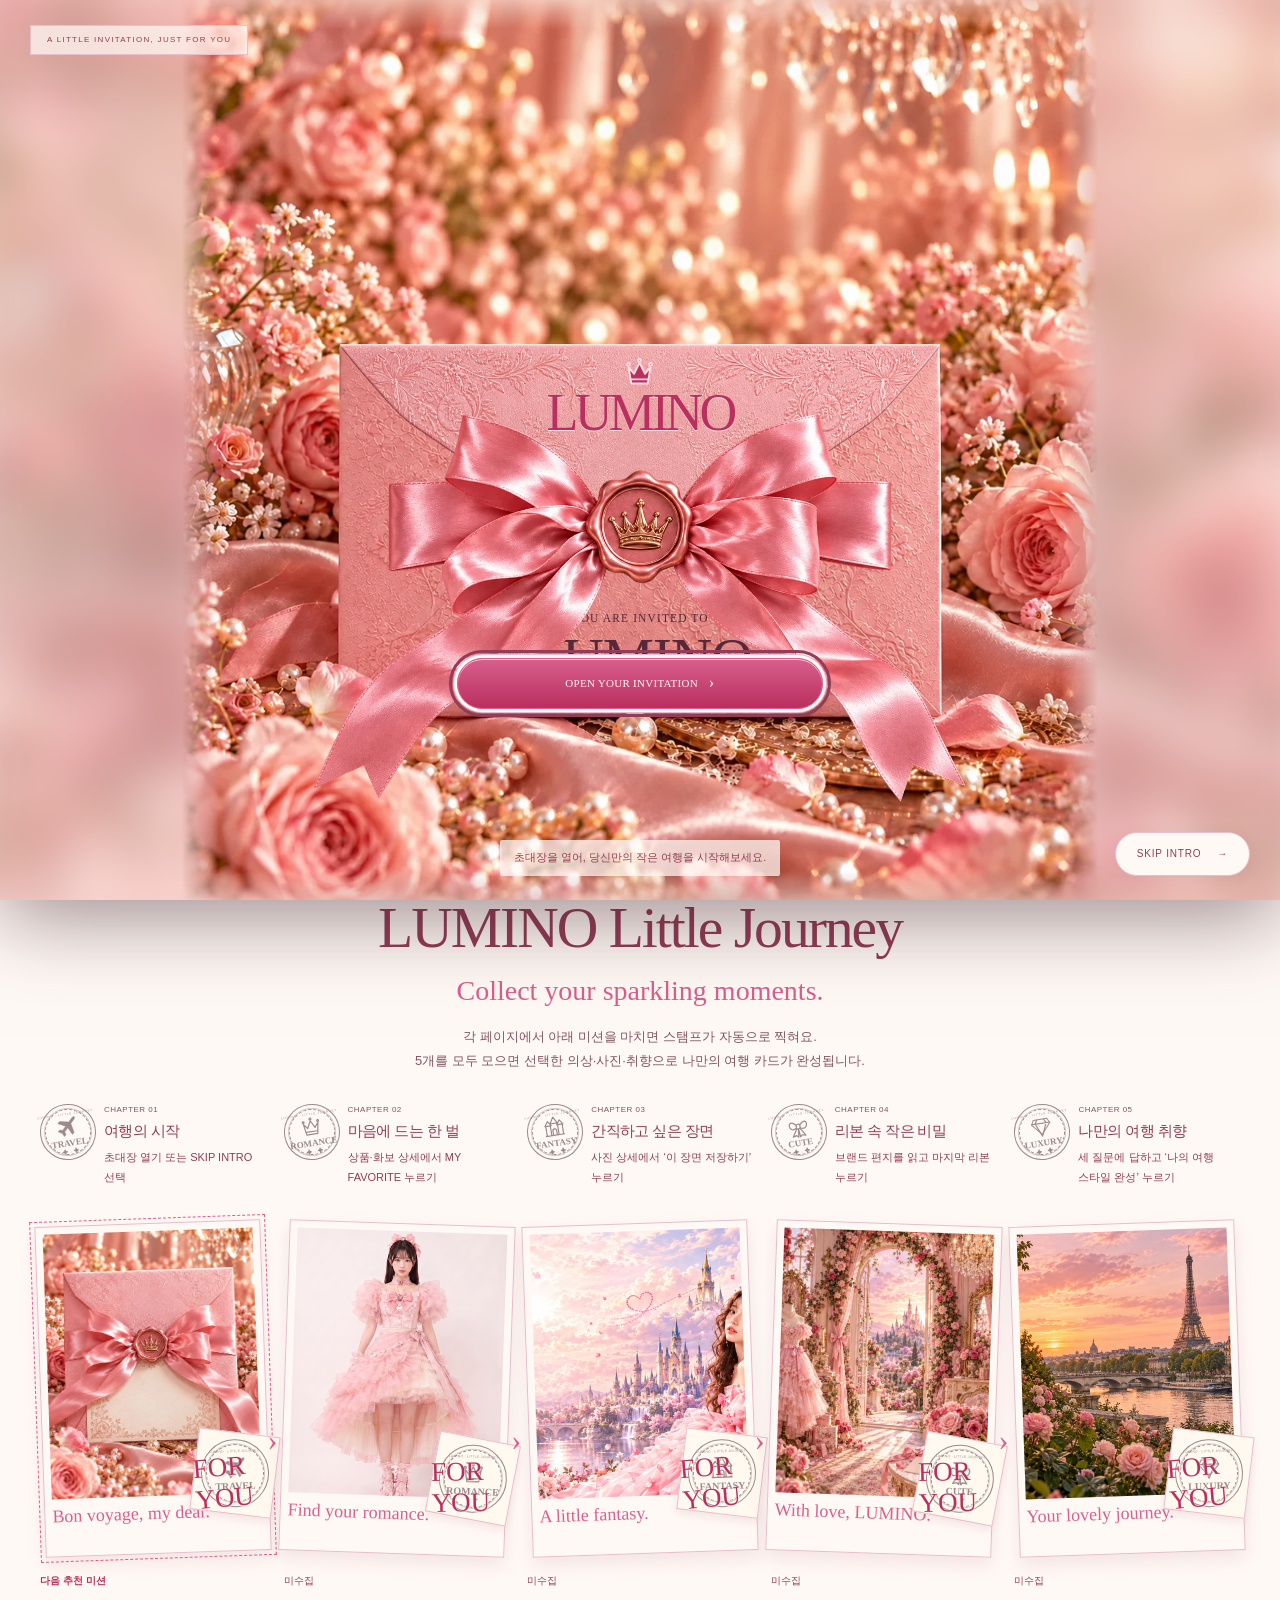
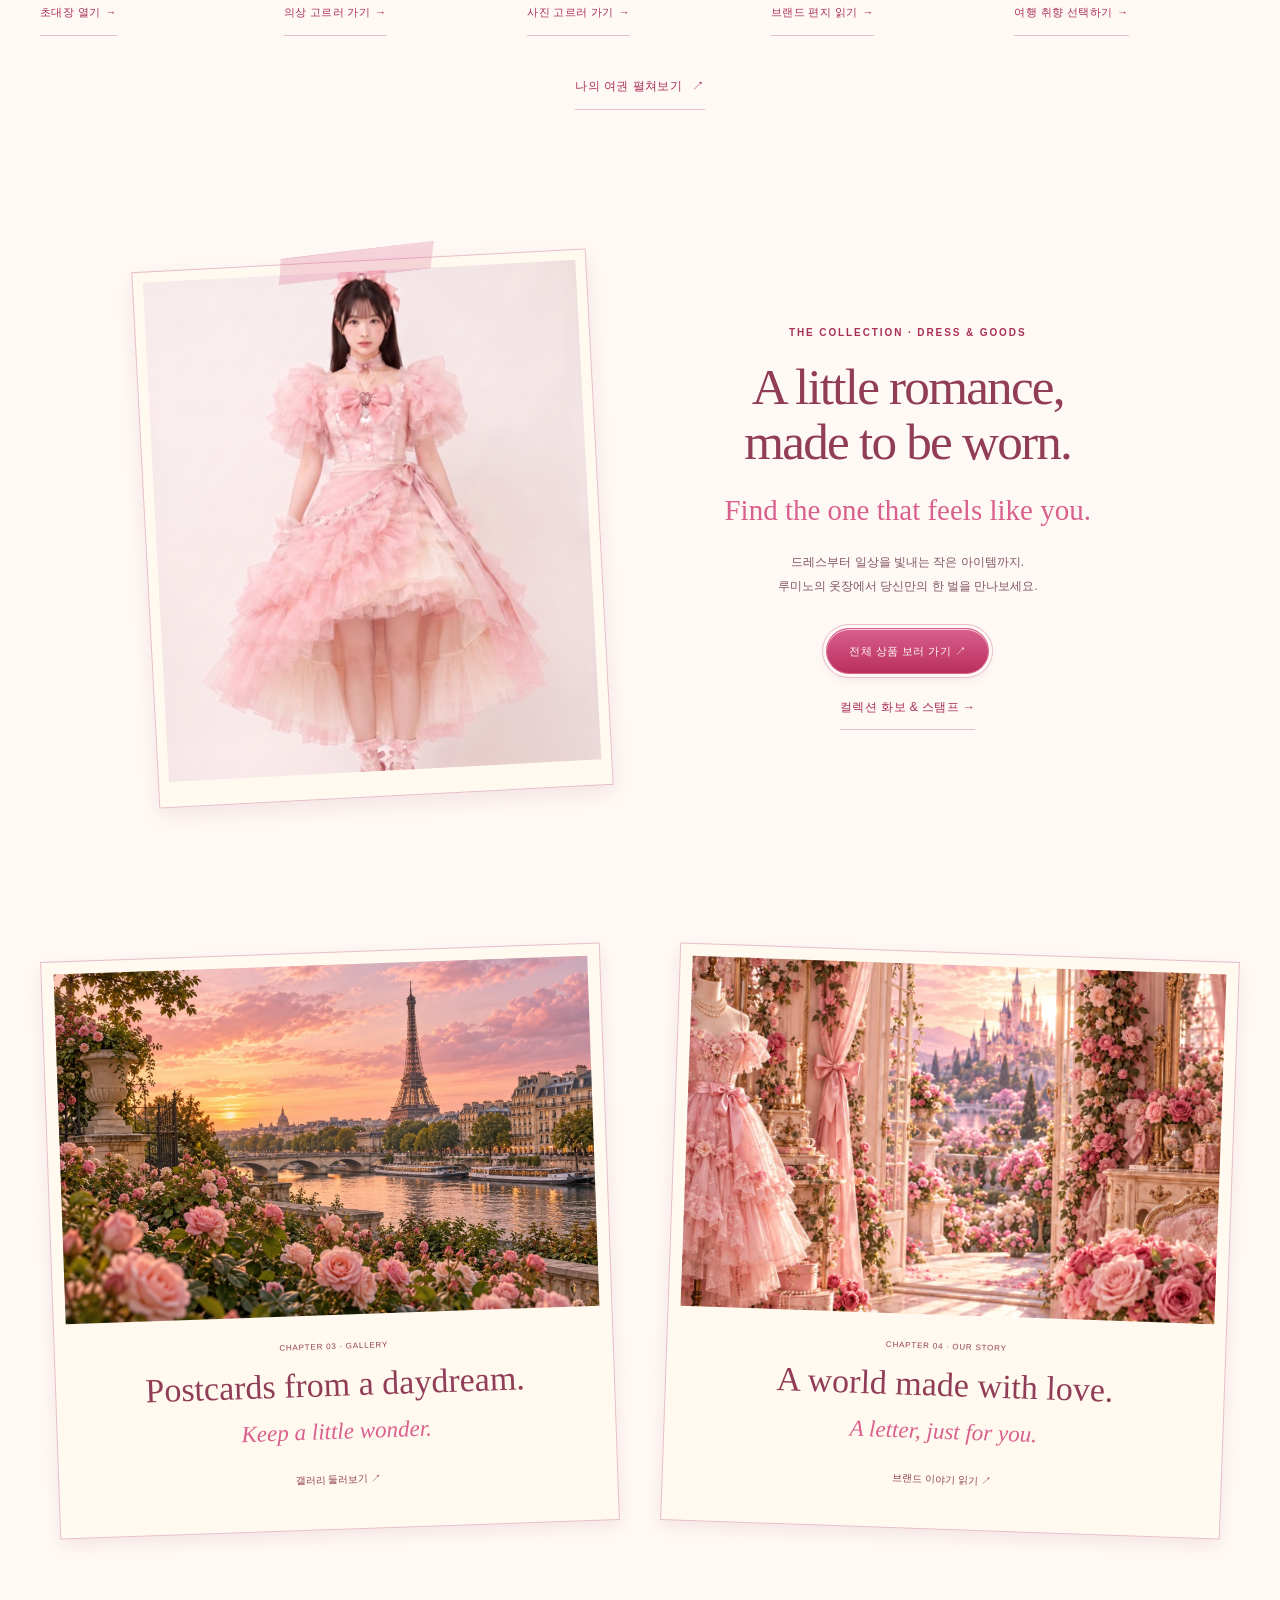
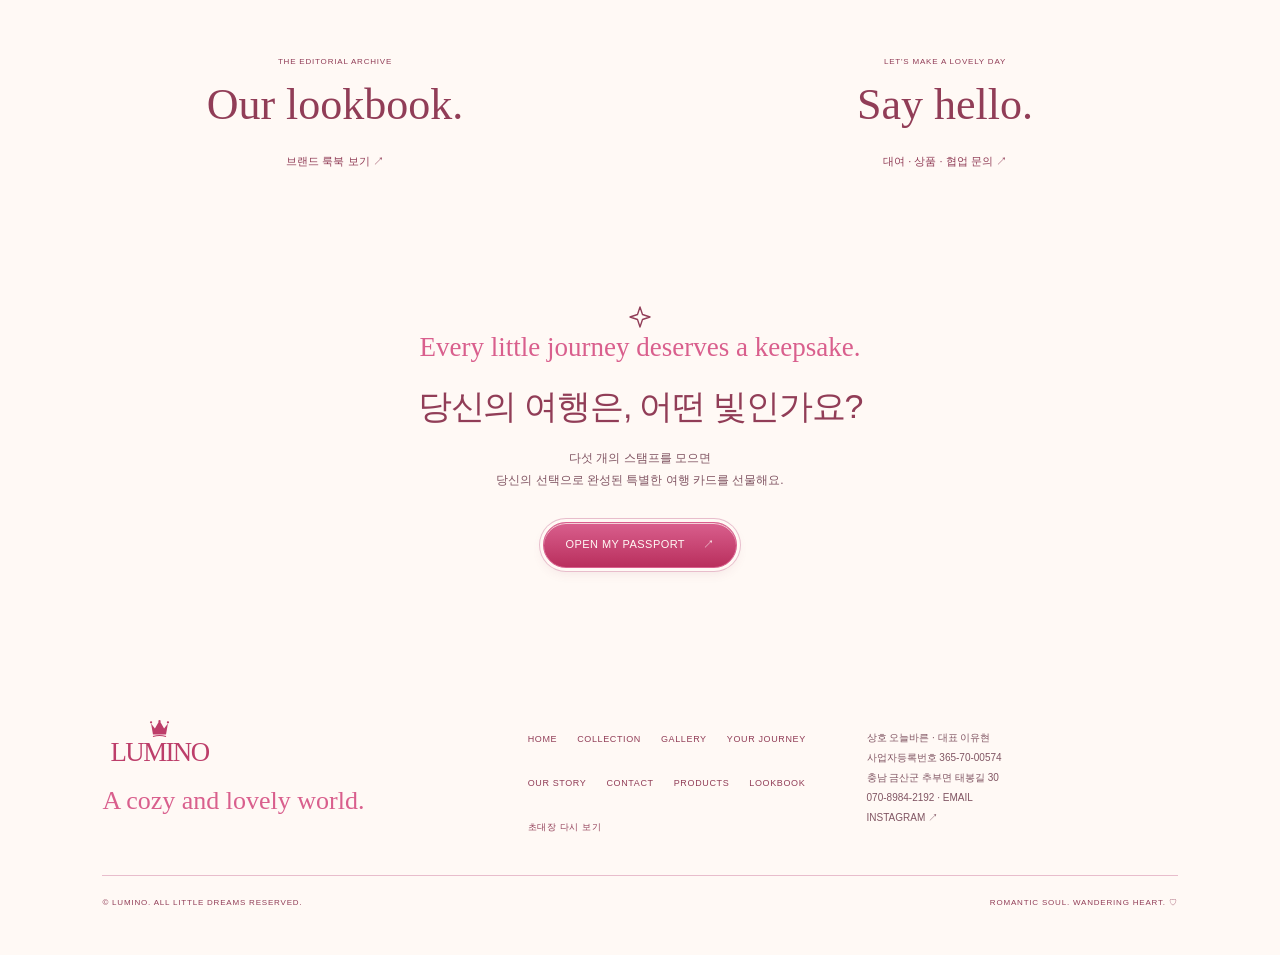
==== commit 4c62da3d: "[박수훈] 관리자에서 LUMINO 전체 이미지 교체와 복원 지원" ====
--- a/index.html
+++ b/index.html
@@ -6,8 +6,8 @@
   <meta name="description" content="반짝이는 작은 여행, 포근하고 사랑스러운 순간. 루미노의 컬렉션을 만나고 다섯 개의 추억으로 나만의 여행 여권을 완성하세요.">
   <meta property="og:title" content="LUMINO — A Sparkling Little Journey"><meta property="og:description" content="당신만의 반짝이는 여행이 시작되는 곳, 루미노."><meta property="og:image" content="images/lumino-world-hero.webp"><meta property="og:type" content="website">
   <meta name="theme-color" content="#FFF9F5">
-  <link rel="icon" href="images/favicon.svg" type="image/svg+xml">
-  <link rel="preload" as="image" href="images/lumino-world-hero.webp">
+  <link rel="icon" href="images/favicon.svg" data-site-image="images/favicon.svg" type="image/svg+xml">
+  <link rel="preload" as="image" href="images/lumino-world-hero.webp" data-site-image="images/lumino-world-hero.webp">
   <link rel="stylesheet" href="style.css"><link rel="stylesheet" href="lumino.css">
   <link rel="stylesheet" href="lumino-world.css">
 </head>
@@ -16,7 +16,7 @@
   <header class="lumino-header" data-shared-header></header>
   <main id="main">
     <section id="home" class="dream-hero" aria-labelledby="hero-title">
-      <img class="dream-scenery" src="images/lumino-world-hero.webp" alt="새틴 리본과 장미, 핑크빛 구름과 성을 배경으로 핑크 드레스를 입은 모델" fetchpriority="high" width="1672" height="941">
+      <img class="dream-scenery" src="images/lumino-world-hero.webp" data-site-image="images/lumino-world-hero.webp" alt="새틴 리본과 장미, 핑크빛 구름과 성을 배경으로 핑크 드레스를 입은 모델" fetchpriority="high" width="1672" height="941">
       <div class="hero-haze" aria-hidden="true"></div>
       <div class="hero-border" aria-hidden="true"></div>
       <div class="hero-content">
@@ -38,12 +38,12 @@
       <button class="quiet-link" data-action="passport">나의 여권 펼쳐보기 <span aria-hidden="true">↗</span></button>
     </section>
     <section class="chapter home-editorial reveal" aria-labelledby="home-collection-title">
-      <a class="home-editorial-photo" href="products.html"><img src="images/layover-pink-front.jpg" alt="핑크 프릴 드레스 컬렉션 만나보기" loading="lazy" width="1200" height="1600"><span class="photo-tape" aria-hidden="true"></span></a>
+      <a class="home-editorial-photo" href="products.html"><img src="images/layover-pink-front.jpg" data-site-image="images/layover-pink-front.jpg" alt="핑크 프릴 드레스 컬렉션 만나보기" loading="lazy" width="1200" height="1600"><span class="photo-tape" aria-hidden="true"></span></a>
       <div><p class="eyebrow">THE COLLECTION · DRESS & GOODS</p><h2 id="home-collection-title">A little romance,<br>made to be worn.</h2><p class="script">Find the one that feels like you.</p><p>드레스부터 일상을 빛내는 작은 아이템까지.<br>루미노의 옷장에서 당신만의 한 벌을 만나보세요.</p><a class="l-btn" href="products.html">전체 상품 보러 가기 ↗</a><a class="quiet-link" href="products.html#editorial">컬렉션 화보 & 스탬프 →</a></div>
     </section>
     <section class="home-destinations" aria-label="루미노의 다른 여행지">
-      <a class="destination-postcard" href="gallery.html"><img src="images/lumino-paris.jpg" alt="핑크빛 파리의 여행 엽서" loading="lazy" width="1024" height="1024"><span><small>CHAPTER 03 · GALLERY</small><strong>Postcards from a daydream.</strong><em class="script">Keep a little wonder.</em><b>갤러리 둘러보기 ↗</b></span></a>
-      <a class="destination-postcard" href="about.html"><img src="images/lumino-world-atelier.webp" alt="루미노의 드레스와 리본으로 꾸민 공간" loading="lazy" width="1200" height="1600"><span><small>CHAPTER 04 · OUR STORY</small><strong>A world made with love.</strong><em class="script">A letter, just for you.</em><b>브랜드 이야기 읽기 ↗</b></span></a>
+      <a class="destination-postcard" href="gallery.html"><img src="images/lumino-paris.jpg" data-site-image="images/lumino-paris.jpg" alt="핑크빛 파리의 여행 엽서" loading="lazy" width="1024" height="1024"><span><small>CHAPTER 03 · GALLERY</small><strong>Postcards from a daydream.</strong><em class="script">Keep a little wonder.</em><b>갤러리 둘러보기 ↗</b></span></a>
+      <a class="destination-postcard" href="about.html"><img src="images/lumino-world-atelier.webp" data-site-image="images/lumino-world-atelier.webp" alt="루미노의 드레스와 리본으로 꾸민 공간" loading="lazy" width="1200" height="1600"><span><small>CHAPTER 04 · OUR STORY</small><strong>A world made with love.</strong><em class="script">A letter, just for you.</em><b>브랜드 이야기 읽기 ↗</b></span></a>
     </section>
     <section class="chapter home-directory" aria-label="브랜드 안내"><a href="portfolio.html"><span>THE EDITORIAL ARCHIVE</span><strong>Our lookbook.</strong><small>브랜드 룩북 보기 ↗</small></a><a href="contact.html"><span>LET'S MAKE A LOVELY DAY</span><strong>Say hello.</strong><small>대여 · 상품 · 협업 문의 ↗</small></a></section>
     <section class="chapter closing-note reveal"><span data-icon="sparkle"></span><p class="script">Every little journey deserves a keepsake.</p><h2>당신의 여행은, 어떤 빛인가요?</h2><p>다섯 개의 스탬프를 모으면<br>당신의 선택으로 완성된 특별한 여행 카드를 선물해요.</p><button class="l-btn" data-action="passport">OPEN MY PASSPORT <span aria-hidden="true">↗</span></button></section>
--- a/lumino.css
+++ b/lumino.css
@@ -1,6 +1,6 @@
 /* LUMINO의 모든 색상·폰트 토큰은 style.css 상단 :root에서 관리합니다. */
-@font-face{font-family:'Lumino Serif';src:url('images/fonts/cormorant.ttf') format('truetype');font-weight:300 700;font-display:swap}
-@font-face{font-family:'Lumino Script';src:url('images/fonts/parisienne.ttf') format('truetype');font-display:swap}
+@font-face{font-family:'Lumino Serif';src:var(--site-image-cormorant, url('images/fonts/cormorant.ttf')) format('truetype');font-weight:300 700;font-display:swap}
+@font-face{font-family:'Lumino Script';src:var(--site-image-parisienne, url('images/fonts/parisienne.ttf')) format('truetype');font-display:swap}
 .lumino-site{background:var(--cream);color:var(--burgundy);font-size:14px;font-weight:400;line-height:1.8;min-width:320px}
 .lumino-site h1,.lumino-site h2,.lumino-site h3{font-family:var(--font-serif);font-weight:500;letter-spacing:-.035em;line-height:1.08}
 .lumino-site h2{font-size:clamp(36px,6vw,60px)}
@@ -213,7 +213,7 @@
 .lumino-site .passport-dialog{width:100%;max-width:100%;max-height:92dvh;inset:auto 0 0;margin:0;padding:38px 12px 20px;border-radius:18px 18px 0 0;background:var(--pink-paper)}
 .passport-dialog .dialog-close{position:sticky;float:right;right:0;top:0;margin-top:-25px;margin-bottom:-19px;z-index:10;box-shadow:0 3px 10px var(--shadow-tint)}
 .passport-book{clear:both;display:grid;grid-template-columns:1fr;border:1px solid var(--rose-line);border-radius:7px;background:var(--paper);box-shadow:0 0 0 4px var(--rose-line),0 12px 28px var(--shadow-tint);overflow:hidden}
-.passport-page{min-width:0;position:relative;padding:24px 18px;text-align:left;background-color:var(--paper);background-image:linear-gradient(var(--cream-glow),var(--cream-glow)),url('images/lumino-invitation-paper-v2.webp');background-size:100% 100%}
+.passport-page{min-width:0;position:relative;padding:24px 18px;text-align:left;background-color:var(--paper);background-image:linear-gradient(var(--cream-glow),var(--cream-glow)),var(--site-image-lumino-invitation-paper-v2, url('images/lumino-invitation-paper-v2.webp'));background-size:100% 100%}
 .passport-left{border:0;border-bottom:1px solid var(--rose-line);display:block;text-align:center}
 .passport-title-line{display:flex;flex-direction:column;align-items:center;gap:4px}.passport-left .passport-crest{width:32px;height:32px;color:var(--logo-rose);margin:0}.passport-title-line .eyebrow{font-size:7px}
 .passport-page h2{font-size:29px;margin:8px 0 0;line-height:1.1}.passport-page>.script{font-size:25px;margin-top:6px}
@@ -248,7 +248,7 @@
 .lumino-site.legacy-page .card-img{border:8px solid var(--paper);outline:1px solid var(--rose-line);border-radius:2px;box-shadow:0 5px 20px var(--shadow-tint);background:var(--pink-paper)}.lumino-site.legacy-page .card .k{color:var(--logo-rose);font-weight:500}.lumino-site.legacy-page .card .price{font-weight:500;color:var(--burgundy)}
 .lumino-site.legacy-page .portfolio-label{border-bottom:1px solid var(--rose-line);color:var(--burgundy)}.lumino-site.legacy-page .portfolio-label span{font-weight:500;font-size:12px}.lumino-site.legacy-page .portfolio-content img,.lumino-site.legacy-page .portfolio-content figure{border-radius:2px;box-shadow:0 5px 20px var(--shadow-tint);border-color:var(--rose-line)}.lumino-site.legacy-page .portfolio-content blockquote{background:var(--pink-paper);border:1px solid var(--rose-line);border-radius:2px;box-shadow:none;color:var(--burgundy)}
 .lumino-site.legacy-page .contact-list{border:1px solid var(--rose-line);background:var(--paper);border-radius:2px;box-shadow:0 6px 20px var(--shadow-tint)}.lumino-site.legacy-page .contact-icon{border:1px solid var(--rose-line);border-radius:50%;background:var(--pink-paper);color:var(--logo-rose);font-weight:400}.lumino-site.legacy-page .contact-item .label{font-weight:500;color:var(--muted-rose)}.lumino-site.legacy-page .contact-item .value{font-weight:400;color:var(--burgundy)}
-.completion-dialog,.card-dialog{background-color:var(--paper);background-image:linear-gradient(var(--cream-glow),var(--cream-glow)),url('images/lumino-invitation-paper-v2.webp');background-size:100% 100%}
+.completion-dialog,.card-dialog{background-color:var(--paper);background-image:linear-gradient(var(--cream-glow),var(--cream-glow)),var(--site-image-lumino-invitation-paper-v2, url('images/lumino-invitation-paper-v2.webp'));background-size:100% 100%}
 .completion-book{border-color:var(--rose-line);border-radius:3px;box-shadow:0 6px 24px var(--shadow-tint)}
 @media(min-width:720px){
  .chapter-map{grid-template-columns:repeat(3,minmax(0,1fr));gap:22px;max-width:none}
@@ -263,8 +263,8 @@
 @media(min-width:1100px){.chapter-map{grid-template-columns:repeat(5,minmax(0,1fr));gap:15px}.journey-stop{padding:20px 16px}.journey-stop h3{font-size:16px}.journey-stop .mission-status{font-size:9px}.journey-stop .mission-location{font-size:8px}.journey-stop .mission-condition{font-size:11px}.journey-stop>.quiet-link{font-size:11px}}
 @media(max-width:359px){.passport-page{padding-inline:12px}.passport-stamps{gap:3px}.passport-stamps .stamp{width:44px;height:44px}.passport-page h2{font-size:25px}.mission-row{padding-inline:6px}.mission-row>p{font-size:10px}.chapter-mission>div{min-width:140px}.journey-stop{padding:18px 14px;gap:6px 12px}.toast{flex-wrap:wrap;justify-content:center}}
 /* 안내문을 먼저 읽을 수 있도록 다음 미션과 텍스트 크기를 조정합니다. */
-.passport-page{background-image:linear-gradient(color-mix(in srgb,var(--paper) 90%,transparent),color-mix(in srgb,var(--paper) 90%,transparent)),url('images/lumino-invitation-paper-v2.webp')}
-.passport-left{background-image:linear-gradient(color-mix(in srgb,var(--paper) 76%,transparent),color-mix(in srgb,var(--paper) 76%,transparent)),url('images/lumino-invitation-paper-v2.webp')}
+.passport-page{background-image:linear-gradient(color-mix(in srgb,var(--paper) 90%,transparent),color-mix(in srgb,var(--paper) 90%,transparent)),var(--site-image-lumino-invitation-paper-v2, url('images/lumino-invitation-paper-v2.webp'))}
+.passport-left{background-image:linear-gradient(color-mix(in srgb,var(--paper) 76%,transparent),color-mix(in srgb,var(--paper) 76%,transparent)),var(--site-image-lumino-invitation-paper-v2, url('images/lumino-invitation-paper-v2.webp'))}
 .next-mission-copy{font-size:12px;line-height:1.8;margin:0}.passport-next-action{gap:8px;margin:5px 0 16px;padding:14px 0 20px}.passport-next-action .l-btn{font-size:12px}.passport-next-action .eyebrow{font-size:9px}
 .passport-stamps{grid-template-columns:repeat(3,minmax(0,1fr));gap:12px 8px;max-width:310px;margin:20px auto}.passport-stamp-button{min-height:93px;gap:8px}.passport-stamps .stamp{width:65px;height:65px;outline-offset:-5px}.passport-stamps .stamp .icon{width:23px;height:23px;margin-top:8px}.passport-stamps .stamp strong{font-size:9px}.passport-stamps .stamp .stamp-orbit{font-size:3px;top:8px;letter-spacing:.5px}.passport-stamps .stamp-stars{font-size:5px}.passport-stamp-button>small{font-size:10px;min-height:18px}
 .passport-personalize{border-top:1px dashed var(--rose-line);margin-top:16px;padding-top:8px}.passport-personalize summary{cursor:pointer;font-size:12px;min-height:44px;padding:10px 0}.passport-personalize summary>span{color:var(--muted-rose);font-size:10px}.passport-left .passport-small{font-size:10px}
@@ -293,7 +293,7 @@
 .passport-leaf .passport-progress-label{font-size:1.7cqw;margin:2cqw 0 7px;letter-spacing:.03em}.passport-leaf .passport-progress-label>strong{font-size:4cqw;line-height:1}.passport-leaf .passport-progress-label>strong>span{font-size:3cqw}.passport-leaf .journey-progress{height:6px}.passport-leaf .remaining-copy{font-size:max(9px,1.8cqw);line-height:1.6;margin:10px 0 4px;text-align:center}.passport-leaf .passport-next-action{display:none}.passport-guide-link{font-size:10px;min-height:44px;line-height:1.3;margin:4px auto 0}
 .passport-bookmarks{position:absolute;left:8%;top:30%;width:23%;display:flex;flex-direction:column;align-items:stretch;gap:5px;z-index:2}.passport-bookmarks button{min-height:44px;border:1px solid var(--rose-line);border-right:0;background:var(--paper);color:var(--burgundy);font:8px var(--font-serif);text-align:left;padding:10px 7px;box-shadow:-3px 4px 9px var(--shadow-tint);border-radius:2px 0 0 2px;letter-spacing:.02em}.passport-bookmarks button:first-child{background:var(--pink)}.passport-bookmarks button:hover{background:var(--pink-paper);translate:-4px 0}
 .passport-mobile-next{margin:-15px 14px 12px;text-align:center;padding:20px 15px;border:1px solid var(--rose-line);background:var(--paper);box-shadow:0 5px 15px var(--shadow-tint)}.passport-mobile-next>p:not(.eyebrow){font-size:12px;line-height:1.8;margin:8px 0 15px}.passport-mobile-next>.eyebrow{font-size:9px}.passport-mobile-next .l-btn{font-size:12px;min-width:180px}
-.passport-guide-sheet{margin:0 14px 12px;padding:26px 20px;border:1px solid var(--rose-line);background:linear-gradient(color-mix(in srgb,var(--paper) 92%,transparent),color-mix(in srgb,var(--paper) 92%,transparent)),url('images/lumino-invitation-paper-v2.webp') center/100% 100%;box-shadow:0 7px 20px var(--shadow-tint);position:relative;scrollbar-color:var(--rose-line) var(--paper);scrollbar-width:thin}
+.passport-guide-sheet{margin:0 14px 12px;padding:26px 20px;border:1px solid var(--rose-line);background:linear-gradient(color-mix(in srgb,var(--paper) 92%,transparent),color-mix(in srgb,var(--paper) 92%,transparent)),var(--site-image-lumino-invitation-paper-v2, url('images/lumino-invitation-paper-v2.webp')) center/100% 100%;box-shadow:0 7px 20px var(--shadow-tint);position:relative;scrollbar-color:var(--rose-line) var(--paper);scrollbar-width:thin}
 .passport-guide-sheet>header>.eyebrow{font-size:8px}.passport-guide-sheet h3{font:500 21px/1.5 var(--font-main);letter-spacing:-.06em;margin:7px 0 12px}.passport-guide-sheet .passport-guide-intro{font-size:12px;line-height:1.8}.passport-guide-sheet .mission-row{display:block;padding:15px 6px}.passport-guide-sheet .mission-row>p{font-size:12px;line-height:1.9}.passport-guide-sheet .mission-row>.quiet-link{font-size:12px;min-height:44px}.passport-guide-sheet .mission-row h4{font-size:22px}.passport-guide-sheet .mission-location{font-size:9px}.passport-guide-sheet .passport-small{font-size:10px;color:var(--muted-rose);line-height:1.8;margin:10px 0}
 .passport-memories,.passport-personalize{margin-top:16px;border-top:1px dashed var(--rose-line);padding-top:6px;scroll-margin:20px}.passport-memories>summary,.passport-personalize>summary{font-size:12px;min-height:44px;cursor:pointer;padding:10px 0}.passport-memories>div{display:grid;grid-template-columns:1fr 1fr;gap:15px;margin-top:10px}.passport-memories figure{padding:6px;background:var(--cream);box-shadow:0 3px 10px var(--shadow-tint);transform:rotate(-3deg)}.passport-memories figure:nth-child(2){transform:rotate(3deg)}.passport-memories img{width:100%;height:145px;object-fit:cover}.passport-memories figcaption{font-size:10px;line-height:1.6;margin:6px 0}.passport-memories p{font-size:12px;grid-column:1/-1}.passport-guide-sheet .traveler-label{display:block;font-size:11px;margin-top:8px}.passport-guide-sheet .traveler-input{text-align:left;font-family:var(--font-main);font-size:16px;max-width:100%}
 .lumino-site .completion-dialog{width:100%;max-width:1100px;padding:38px 5px 25px;border:0;border-radius:10px;background:var(--pink-paper);box-shadow:0 15px 60px var(--shadow-tint);max-height:94dvh}
@@ -334,7 +334,7 @@
 .taste-preview-photos.has-destination figure{width:68%;transform:rotate(-4deg)}
 .taste-preview-photos.has-destination img{height:150px}
 .taste-preview>.script{display:block;font-size:24px;margin-top:12px}
-.journey-page .taste-paper{padding:26px 20px;background:linear-gradient(var(--cream-glow),var(--cream-glow)),url('images/lumino-invitation-paper-v2.webp') center/100% 100%;box-shadow:0 12px 35px var(--shadow-tint),5px 6px 0 var(--pink-paper)}
+.journey-page .taste-paper{padding:26px 20px;background:linear-gradient(var(--cream-glow),var(--cream-glow)),var(--site-image-lumino-invitation-paper-v2, url('images/lumino-invitation-paper-v2.webp')) center/100% 100%;box-shadow:0 12px 35px var(--shadow-tint),5px 6px 0 var(--pink-paper)}
 .journey-page .taste-progress{font-size:8px;gap:8px}
 .journey-page .taste-paper legend{font-size:20px}
 .journey-page .taste-option{min-height:82px;background:var(--paper);padding:12px;gap:10px}
@@ -367,7 +367,7 @@
 .result-keepsake>small{display:block;font-size:10px;line-height:1.5;margin-top:4px;overflow-wrap:anywhere}
 .result-keepsake.is-empty{min-height:170px;padding:22px 10px;border-style:dashed;display:flex;align-items:center;flex-direction:column;justify-content:center}
 .result-keepsake.is-empty>.icon{width:30px;height:30px;margin-bottom:8px}
-.result-letter{padding:28px 20px 25px;background:linear-gradient(color-mix(in srgb,var(--paper) 50%,transparent),color-mix(in srgb,var(--paper) 50%,transparent)),url('images/lumino-invitation-paper-v2.webp') center/100% 100%;position:relative;text-align:left}
+.result-letter{padding:28px 20px 25px;background:linear-gradient(color-mix(in srgb,var(--paper) 50%,transparent),color-mix(in srgb,var(--paper) 50%,transparent)),var(--site-image-lumino-invitation-paper-v2, url('images/lumino-invitation-paper-v2.webp')) center/100% 100%;position:relative;text-align:left}
 .result-letter-top{display:flex;justify-content:space-between;align-items:center;gap:15px}
 .result-letter-top>span:first-child{font:20px/1.3 var(--font-serif);letter-spacing:.16em}
 .result-letter-top small{display:block;font:7px/1.6 var(--font-main);letter-spacing:.05em;margin-top:5px}
@@ -401,7 +401,7 @@
 .memory-postmark{position:absolute;right:-5px;bottom:-9px;transform:rotate(10deg);pointer-events:none}
 .memory-postmark .stamp{width:46px;height:46px;background:var(--paper)}
 .memory-postmark .stamp .icon{width:16px;height:16px;margin-top:4px}.memory-postmark .stamp strong{font-size:6px}.memory-postmark .stamp-orbit{font-size:2px;top:6px;letter-spacing:.3px}.memory-postmark .stamp-stars{font-size:4px}
-.memory-letter-content{display:flex;flex-direction:column;align-items:center;justify-content:center;gap:6px;text-align:center;background:url('images/lumino-invitation-paper-v2.webp') center/100% 100%;padding:10px 6px;font-size:11px;line-height:1.8}
+.memory-letter-content{display:flex;flex-direction:column;align-items:center;justify-content:center;gap:6px;text-align:center;background:var(--site-image-lumino-invitation-paper-v2, url('images/lumino-invitation-paper-v2.webp')) center/100% 100%;padding:10px 6px;font-size:11px;line-height:1.8}
 .memory-letter-content>.script{font-size:18px;line-height:1.2}
 .memory-letter-content>.icon{width:18px;height:18px;flex-shrink:0}
 .memory-letter-content>small{font-size:6px}
--- a/lumino-world.css
+++ b/lumino-world.css
@@ -1,7 +1,19 @@
 /* LUMINO의 공통 시각 구성. 색·폰트는 style.css의 브랜드 토큰을 사용합니다. */
 .lumino-site {
-  background: linear-gradient(var(--world-glass),var(--world-glass)), url('images/lumino-world-paper.webp') center top / 1600px auto repeat-y;
+  background: var(--cream);
   color: var(--burgundy);
+  position:relative;
+  isolation:isolate;
+}
+/* 테두리가 있는 사진을 타일로 반복하면 이음선이 생깁니다.
+   배경은 화면 크기에 맞춘 한 장으로 유지하고, 콘텐츠만 그 위로 스크롤합니다. */
+.lumino-site::before {
+  content:'';
+  position:fixed;
+  inset:0;
+  z-index:-1;
+  pointer-events:none;
+  background:linear-gradient(var(--world-glass),var(--world-glass)),var(--site-image-lumino-world-paper, url('images/lumino-world-paper.webp')) center/cover no-repeat;
 }
 .lumino-site .eyebrow { background:none; border:0; border-radius:0; box-shadow:none; padding:0; color:var(--world-ink); }
 .lumino-site .section { max-width:1280px; padding-block:65px; }
@@ -60,17 +72,20 @@
 .hero-starlight i { position:absolute; font:normal 26px var(--font-serif); animation:world-twinkle 4s ease-in-out infinite alternate; text-shadow:0 0 12px var(--cream); }
 .hero-starlight i:nth-child(1) { left:12%; top:52%; }.hero-starlight i:nth-child(2) { left:61%; top:18%; animation-delay:1s; }.hero-starlight i:nth-child(3) { right:10%; bottom:17%; animation-delay:2s; }
 @keyframes world-twinkle { from{opacity:.25;scale:.65} to{opacity:1;scale:1.2} }
-.love-strip { padding:14px 20px; font-size:9px; background:var(--pink-paper); border-block:3px double var(--rose-line); }
+/* 섹션마다 배경판을 쌓지 않고 공통 배경 위에 사진과 텍스트를 배치합니다. */
+.love-strip { padding:14px 20px; font-size:9px; background:none; border:0; }
 #little-journey { padding-top:65px; }
 .chapter-photo { background:var(--cream); box-shadow:0 8px 18px var(--shadow-tint); }
 .chapter-postcard-action>span { color:var(--burgundy); }
-.home-editorial { border:0; padding:45px 25px; background:var(--paper) url('images/lumino-world-paper.webp') center/100% 100%; }
+.home-editorial { border:0; padding:45px 25px; background:none; }
 .home-editorial>div { padding:15px 10px; text-align:center; }
 .home-editorial .quiet-link { margin-inline:auto; }
 .home-editorial-photo { margin:15px; padding:10px 10px 25px; }
-.home-destinations { background:var(--world-pink); border-block:3px double var(--rose-line); }
-.home-directory>a { background:var(--paper) url('images/lumino-invitation-paper-v2.webp') center/100% 100%; border:0; padding:50px 30px; }
-.closing-note { text-align:center; background:var(--paper) url('images/lumino-world-paper.webp') center/cover; padding:65px 35px; margin-bottom:55px; }
+.home-destinations { background:none; border:0; }
+.lumino-site .home-directory { padding-block:35px; gap:20px; }
+.home-directory>a { background:none; border:0; padding:20px 10px; }
+.home-directory strong { font-size:clamp(32px,4vw,44px); }
+.closing-note { text-align:center; background:none; padding:55px 30px; margin-bottom:30px; }
 .closing-note h2 { font-family:var(--font-main); font-size:clamp(23px,3vw,34px); line-height:1.6; }
 
 /* 공통 미션 안내는 여행 티켓처럼, 해야 할 행동은 바로 읽히게. */
@@ -80,7 +95,7 @@
 .breadcrumb { max-width:1280px; padding-top:6px; font-size:9px; }
 
 /* 컬렉션: 옷 자체가 중심인 겹친 화보 페이지. 운영 상품은 그대로 연결합니다. */
-.lumino-site.legacy-page .world-collection { display:grid; grid-template-columns:1fr; padding:40px 25px 35px; gap:20px; background:var(--paper) url('images/lumino-world-paper.webp') center/cover; min-height:0; border-bottom:3px double var(--rose-line); }
+.lumino-site.legacy-page .world-collection { display:grid; grid-template-columns:1fr; padding:40px 25px 35px; gap:20px; background:none; min-height:0; border:0; }
 .world-collection-copy { text-align:center; min-width:0; }
 .world-heading-ornament { display:block; color:var(--rose); margin:15px auto 6px; }
 .world-heading-ornament .icon { width:33px; height:33px; }
@@ -112,7 +127,7 @@
 .collection-item:nth-child(2) .look-photo { transform:rotate(3deg); }.collection-item:nth-child(3) .look-photo { transform:rotate(-3deg); }
 
 /* 갤러리: 첫 화면에서 사진이 보이는 크림색 스크랩북. */
-.chapter-page:has(#gallery) { background:var(--world-pink) url('images/lumino-world-paper.webp') center top/1700px auto repeat-y; }
+.chapter-page:has(#gallery)::before { background:linear-gradient(var(--cream-glow),var(--cream-glow)),var(--site-image-lumino-world-paper, url('images/lumino-world-paper.webp')) center/cover no-repeat; }
 .gallery-chapter { background:transparent; border:0; }
 .gallery-chapter::before { display:none; }
 .gallery-chapter>.chapter { padding-top:25px; }
@@ -139,7 +154,7 @@
 .story-photo>img { height:440px; width:100%; object-fit:cover; }
 .story-photo>.script { font-size:28px; margin-top:12px; }
 .story-postmark { right:15px; bottom:35px; background:var(--cream); }
-.story-letter { background:linear-gradient(color-mix(in srgb,var(--paper) 55%,transparent),color-mix(in srgb,var(--paper) 55%,transparent)),url('images/lumino-invitation-paper-v2.webp') center/100% 100%; padding:38px 28px; box-shadow:0 7px 25px var(--shadow-tint); border:1px solid var(--rose-line); }
+.story-letter { background:linear-gradient(color-mix(in srgb,var(--paper) 55%,transparent),color-mix(in srgb,var(--paper) 55%,transparent)),var(--site-image-lumino-invitation-paper-v2, url('images/lumino-invitation-paper-v2.webp')) center/100% 100%; padding:38px 28px; box-shadow:0 7px 25px var(--shadow-tint); border:1px solid var(--rose-line); }
 .story-letter>.eyebrow { font-size:8px; text-align:center; }
 #story-title { font:500 60px/.95 var(--font-serif); text-align:center; color:var(--logo-rose); margin:17px 0 12px; letter-spacing:-.06em; }
 #story-title>small { display:block; font:22px/1.5 var(--font-serif); letter-spacing:.08em; margin-bottom:5px; }
@@ -150,28 +165,74 @@
 .ribbon-hint { font-size:11px; }
 .secret-ribbon { background:transparent; padding:14px 5px; border:0; width:100%; }
 .secret-ribbon>.icon { width:60px; height:45px; }.secret-ribbon>span:last-child { font-size:12px; }
-.legacy-page .section.story-layout { background:var(--cream); padding:35px 25px; border:1px solid var(--rose-line); box-shadow:0 8px 22px var(--shadow-tint); margin-block:30px; }
-.legacy-page .philosophy { background:var(--paper) url('images/lumino-world-paper.webp') center/cover!important; padding:55px 30px!important; border:0!important; }
-.legacy-page .audience-grid article { background:var(--paper) url('images/lumino-invitation-paper-v2.webp') center/100% 100%; padding:35px 25px; transform:rotate(-1deg); }
+.legacy-page .section.story-layout { background:none; padding:35px 25px; border:0; box-shadow:none; margin-block:30px; }
+.legacy-page .philosophy { background:none!important; padding:55px 30px!important; border:0!important; }
+.legacy-page .audience-grid article { background:var(--paper) var(--site-image-lumino-invitation-paper-v2, url('images/lumino-invitation-paper-v2.webp')) center/100% 100%; padding:35px 25px; transform:rotate(-1deg); }
 .legacy-page .audience-grid article:nth-child(2) { transform:rotate(1deg); }
 
 /* 개인 여정·여권·상세 창도 같은 사진, 편지지와 도장의 표현을 공유합니다. */
 .journey-page .taste-chapter { padding-top:30px; }
-.journey-page .taste-paper { background:linear-gradient(var(--world-glass),var(--world-glass)),url('images/lumino-invitation-paper-v2.webp') center/100% 100%; }
+.journey-page .taste-paper { background:linear-gradient(var(--world-glass),var(--world-glass)),var(--site-image-lumino-invitation-paper-v2, url('images/lumino-invitation-paper-v2.webp')) center/100% 100%; }
 .journey-page .journey-map { border:0; }
 .result-postcard { box-shadow:0 18px 35px color-mix(in srgb,var(--burgundy) 19%,transparent); }
 .result-heading h1 { color:var(--world-ink); }
-.journal-summary { background:var(--cream); border-block:1px dashed var(--rose-line); }
-.l-dialog:not(.intro-dialog):not(.passport-dialog):not(.completion-dialog) { background:var(--paper) url('images/lumino-world-paper.webp') center/cover; border:1px solid var(--rose-line); }
+.journal-summary { background:none; border:0; }
+.l-dialog:not(.intro-dialog):not(.passport-dialog):not(.completion-dialog) { background:var(--paper) var(--site-image-lumino-world-paper, url('images/lumino-world-paper.webp')) center/cover; border:1px solid var(--rose-line); }
 .detail-dialog .detail-picture { padding:8px; background:var(--cream); border:1px solid var(--rose-line); box-shadow:0 8px 18px var(--shadow-tint); }
 .detail-copy { padding:18px; background:var(--world-glass); }
 .detail-copy h2 { font-size:40px; }.detail-copy p { font-size:13px; }
 .detail-hint { font-size:11px!important; }
 .search-result,.favorites-row { background:var(--cream); }
-.passport-guide-sheet { background:var(--paper) url('images/lumino-invitation-paper-v2.webp') center/100% 100%; }
-.passport-guide-sheet .mission-row { background:color-mix(in srgb,var(--cream) 86%,transparent); padding-inline:12px; }
+/* 안내지는 문양과 회전을 빼서 작은 화면에서도 글씨가 선명하게 읽히도록 합니다. */
+.passport-guide-sheet {
+  background:var(--cream);
+  color:var(--deep-ink);
+  transform:none;
+  padding:26px 18px;
+  font-size:15px;
+  line-height:1.8;
+}
+.passport-guide-sheet>header { background:none; padding:0 0 12px; }
+.passport-guide-sheet>header>.eyebrow { color:var(--burgundy); font-size:11px; letter-spacing:.1em; line-height:1.6; }
+.passport-guide-sheet h3 { color:var(--deep-ink); font-size:22px; font-weight:600; letter-spacing:-.035em; }
+.passport-guide-sheet .passport-guide-intro { color:var(--deep-ink); font-size:15px; line-height:1.85; }
+.passport-guide-sheet .mission-row { background:none; padding:18px 10px 12px; }
 .passport-guide-sheet .mission-row.is-current { background:var(--pink-paper); }
-.passport-guide-sheet>header { background:var(--world-glass); padding:12px; }
+.passport-guide-sheet .mission-number { color:var(--burgundy); font-size:14px; }
+.passport-guide-sheet .mission-location { color:var(--muted-rose); font-size:12px; line-height:1.6; letter-spacing:.02em; }
+.passport-guide-sheet .mission-row h4 { color:var(--burgundy); font-size:24px; flex-wrap:wrap; gap:2px 10px; }
+.passport-guide-sheet .mission-row h4>span { color:var(--deep-ink); font-size:12px; font-weight:500; white-space:nowrap; }
+.passport-guide-sheet .mission-row>p { font-size:15px; line-height:1.85; margin:10px 0 4px; }
+.passport-guide-sheet .quiet-link,
+.passport-guide-sheet .mission-row>.quiet-link { color:var(--logo-rose); font-size:14px; font-weight:600; min-height:44px; white-space:normal; }
+.passport-guide-sheet .passport-memories,
+.passport-guide-sheet .passport-personalize { margin-top:22px; padding-top:8px; }
+.passport-guide-sheet summary { color:var(--deep-ink); font-size:14px; font-weight:600; line-height:1.8; }
+.passport-guide-sheet summary>span { color:var(--muted-rose); font-size:12px; font-weight:400; }
+.passport-guide-sheet .passport-memories>div { gap:14px; }
+.passport-guide-sheet .passport-memories figure { transform:none; min-width:0; padding:6px; border:1px solid var(--rose-line); box-shadow:none; }
+.passport-guide-sheet .passport-memories img { height:auto; aspect-ratio:1; }
+.passport-guide-sheet .passport-memories figcaption { font-size:13px; line-height:1.65; margin:8px 2px 4px; overflow-wrap:anywhere; }
+.passport-guide-sheet .passport-memories p { font-size:14px; }
+.passport-guide-sheet .traveler-label { color:var(--deep-ink); font-size:14px; margin:12px 0 8px; }
+.passport-guide-sheet .traveler-input {
+  background:var(--surface-strong);
+  color:var(--deep-ink);
+  border:1px solid var(--muted-rose);
+  border-radius:4px;
+  min-height:48px;
+  padding:12px;
+  font-size:16px;
+}
+.passport-guide-sheet .traveler-input::placeholder { color:var(--muted-rose); opacity:1; }
+.passport-guide-sheet .traveler-input:focus-visible { outline:2px solid var(--burgundy); outline-offset:3px; }
+.passport-guide-sheet .passport-reward { margin-top:24px; padding-top:20px; color:var(--deep-ink); }
+.passport-guide-sheet .passport-reward strong { font-size:15px; font-weight:600; }
+.passport-guide-sheet .passport-reward p>span { color:var(--deep-ink); font-size:15px; line-height:1.85; margin-top:6px; }
+.passport-guide-sheet .passport-small { color:var(--muted-rose); font-size:13px; line-height:1.8; margin:18px 0 6px; }
+@media(min-width:720px) {
+  .passport-guide-sheet { padding:30px 26px; }
+}
 .passport-dialog::backdrop,.completion-dialog::backdrop { background:color-mix(in srgb,var(--burgundy) 35%,transparent); backdrop-filter:blur(8px); }
 .passport-fab { right:12px; bottom:14px; }
 .passport-fab>span:last-child { background:var(--cream); }
@@ -188,14 +249,14 @@
 
 /* 운영 상품 상세, 룩북, 문의 페이지에도 동일한 편집 디자인을 적용합니다. */
 .lumino-site .product-hero { gap:35px; padding-top:45px; }
-.lumino-site .product-info { background:linear-gradient(var(--world-glass),var(--world-glass)),url('images/lumino-invitation-paper-v2.webp') center/100% 100%; padding:35px 25px; border:1px solid var(--rose-line); box-shadow:0 8px 25px var(--shadow-tint); }
+.lumino-site .product-info { background:linear-gradient(var(--world-glass),var(--world-glass)),var(--site-image-lumino-invitation-paper-v2, url('images/lumino-invitation-paper-v2.webp')) center/100% 100%; padding:35px 25px; border:1px solid var(--rose-line); box-shadow:0 8px 25px var(--shadow-tint); }
 .lumino-site .product-info h1 { font-size:clamp(26px,3vw,38px); }
 .lumino-site .product-info .k,.lumino-site .product-summary { color:var(--burgundy); }
 .lumino-site .product-hero-image { padding:9px; background:var(--paper); }
 .lumino-site .product-carousel-footer { background:var(--cream); }
 .lumino-site .product-story { background:var(--cream); border:1px solid var(--rose-line); padding:20px; }
 .lumino-site .portfolio-shell { background:var(--cream); border:1px solid var(--rose-line); box-shadow:0 8px 25px var(--shadow-tint); padding:35px 25px; margin-block:40px; }
-.lumino-site .lookbook-head,.lumino-site .contact-hero { background:var(--paper) url('images/lumino-world-paper.webp') center/cover!important; min-height:0; padding:45px 25px; }
+.lumino-site.legacy-page .lookbook-head,.lumino-site.legacy-page .contact-hero { background:none!important; border:0; min-height:0; padding:45px 25px; }
 .lumino-site .lookbook-head h1,.lumino-site.legacy-page .contact-copy h1 { font-family:var(--font-main); font-size:clamp(28px,3.5vw,45px); line-height:1.45; }
 .lumino-site .lookbook-head .polaroid { background:var(--paper); border:1px solid var(--rose-line); border-radius:0; box-shadow:0 12px 28px var(--shadow-tint); padding:10px 10px 25px; }
 .lumino-site .lookbook-head .polaroid img { border-radius:0; }.lumino-site .lookbook-head .polaroid>span { font:28px var(--font-script); color:var(--rose); }
@@ -205,7 +266,7 @@
 .lumino-site .contact-item .contact-icon { border:1px dashed var(--rose); background:var(--pink-paper); color:var(--rose); }
 .lumino-site .contact-item .value { font-size:15px; overflow-wrap:anywhere; }
 .lumino-site .contact-item .label { color:var(--world-ink); }
-.lumino-footer { background:var(--paper) url('images/lumino-world-paper.webp') center/cover; padding:50px 30px 110px; border-top:3px double var(--rose-line); }
+.lumino-footer { background:none; padding:50px 30px 110px; border:0; }
 .footer-top,.footer-bottom { max-width:1280px; }.footer-brand p { font-size:26px; }
 .footer-business { padding:10px; background:var(--cream-glow); }
 
@@ -225,7 +286,7 @@
   .hero-buttons { position:static; margin-top:27px; gap:16px; flex-wrap:nowrap; }
   .hero-buttons .l-btn { font-size:12px; padding:13px 18px; min-height:48px; white-space:nowrap; }
   .hero-invitation { position:static; transform:none; border:0; border-bottom:1px solid var(--rose-line); background:var(--cream-glow); margin-top:19px; font-size:11px; min-height:44px; }
-  .hero-postcard { display:block; position:absolute; right:2.5%; bottom:16%; width:100px; padding:18px 10px; background:var(--paper) url('images/lumino-invitation-paper-v2.webp') center/100% 100%; border:1px solid var(--rose-line); transform:rotate(8deg); }
+  .hero-postcard { display:block; position:absolute; right:2.5%; bottom:16%; width:100px; padding:18px 10px; background:var(--paper) var(--site-image-lumino-invitation-paper-v2, url('images/lumino-invitation-paper-v2.webp')) center/100% 100%; border:1px solid var(--rose-line); transform:rotate(8deg); }
   .hero-postcard>span { font-size:6px; }.hero-postcard p { font-size:24px; line-height:1.2; }.hero-postcard i { font-size:20px; }
   .hero-bottom { display:flex; bottom:14px; justify-content:center; }.hero-bottom>span { display:none; }.hero-bottom>a { background:var(--cream-glow); padding:6px 14px; font-size:8px; }
   .home-editorial { padding:70px 7%; gap:50px; }.home-editorial-photo img { height:500px; }
@@ -245,7 +306,7 @@
   .story-photo>.script { position:absolute; bottom:10px; left:10px; right:10px; text-align:center; }
   .story-letter { padding:40px 35px; }.story-paragraph h3 { font-size:25px; }.story-paragraph p { font-size:13px; }
   .story-postmark { bottom:55px; }
-  .lumino-site .lookbook-head,.lumino-site .contact-hero { padding:55px 14%; min-height:540px; gap:50px; }
+  .lumino-site.legacy-page .lookbook-head,.lumino-site.legacy-page .contact-hero { padding:55px 14%; min-height:540px; gap:50px; }
   .lumino-site .contact-dress img { max-height:420px; }.lumino-site .lookbook-head .polaroid { max-width:360px; }
   .lumino-site .product-info { padding:45px 35px; }
   .lumino-footer { padding:55px 8% 45px; }
